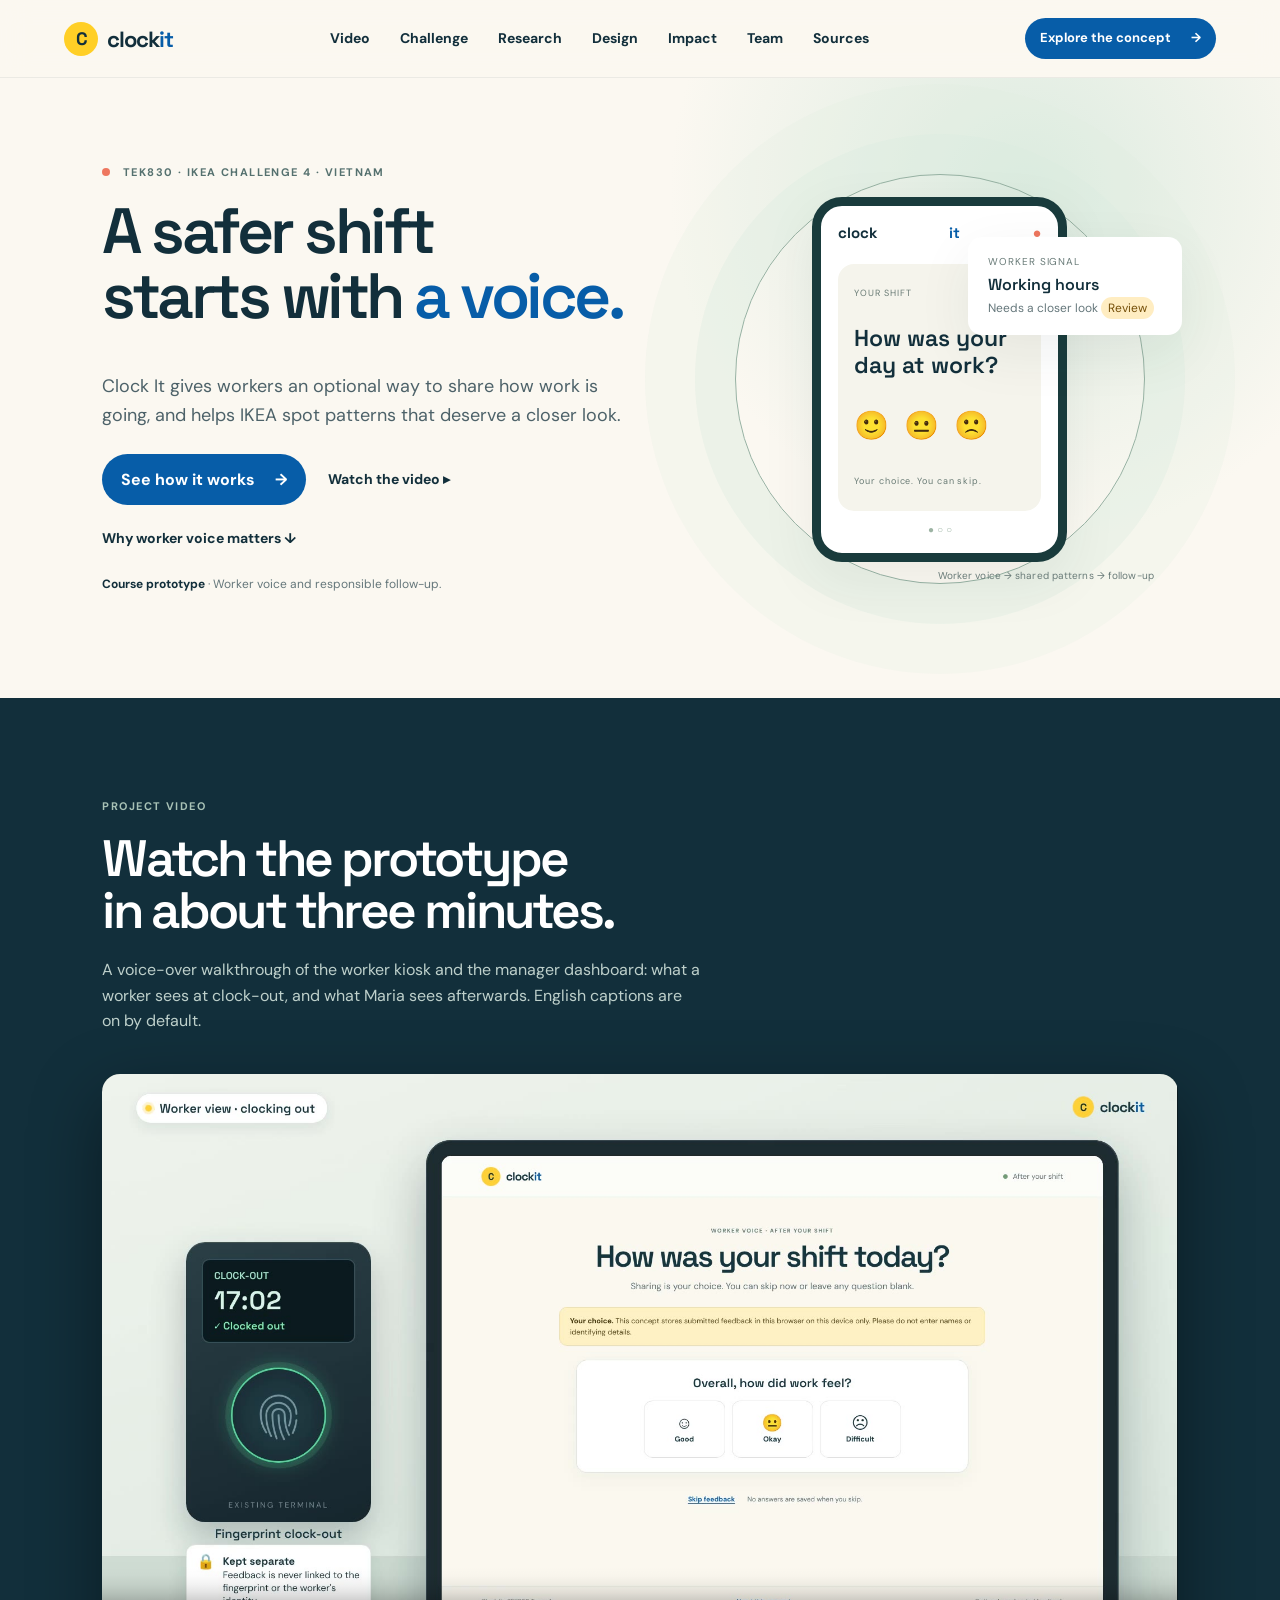
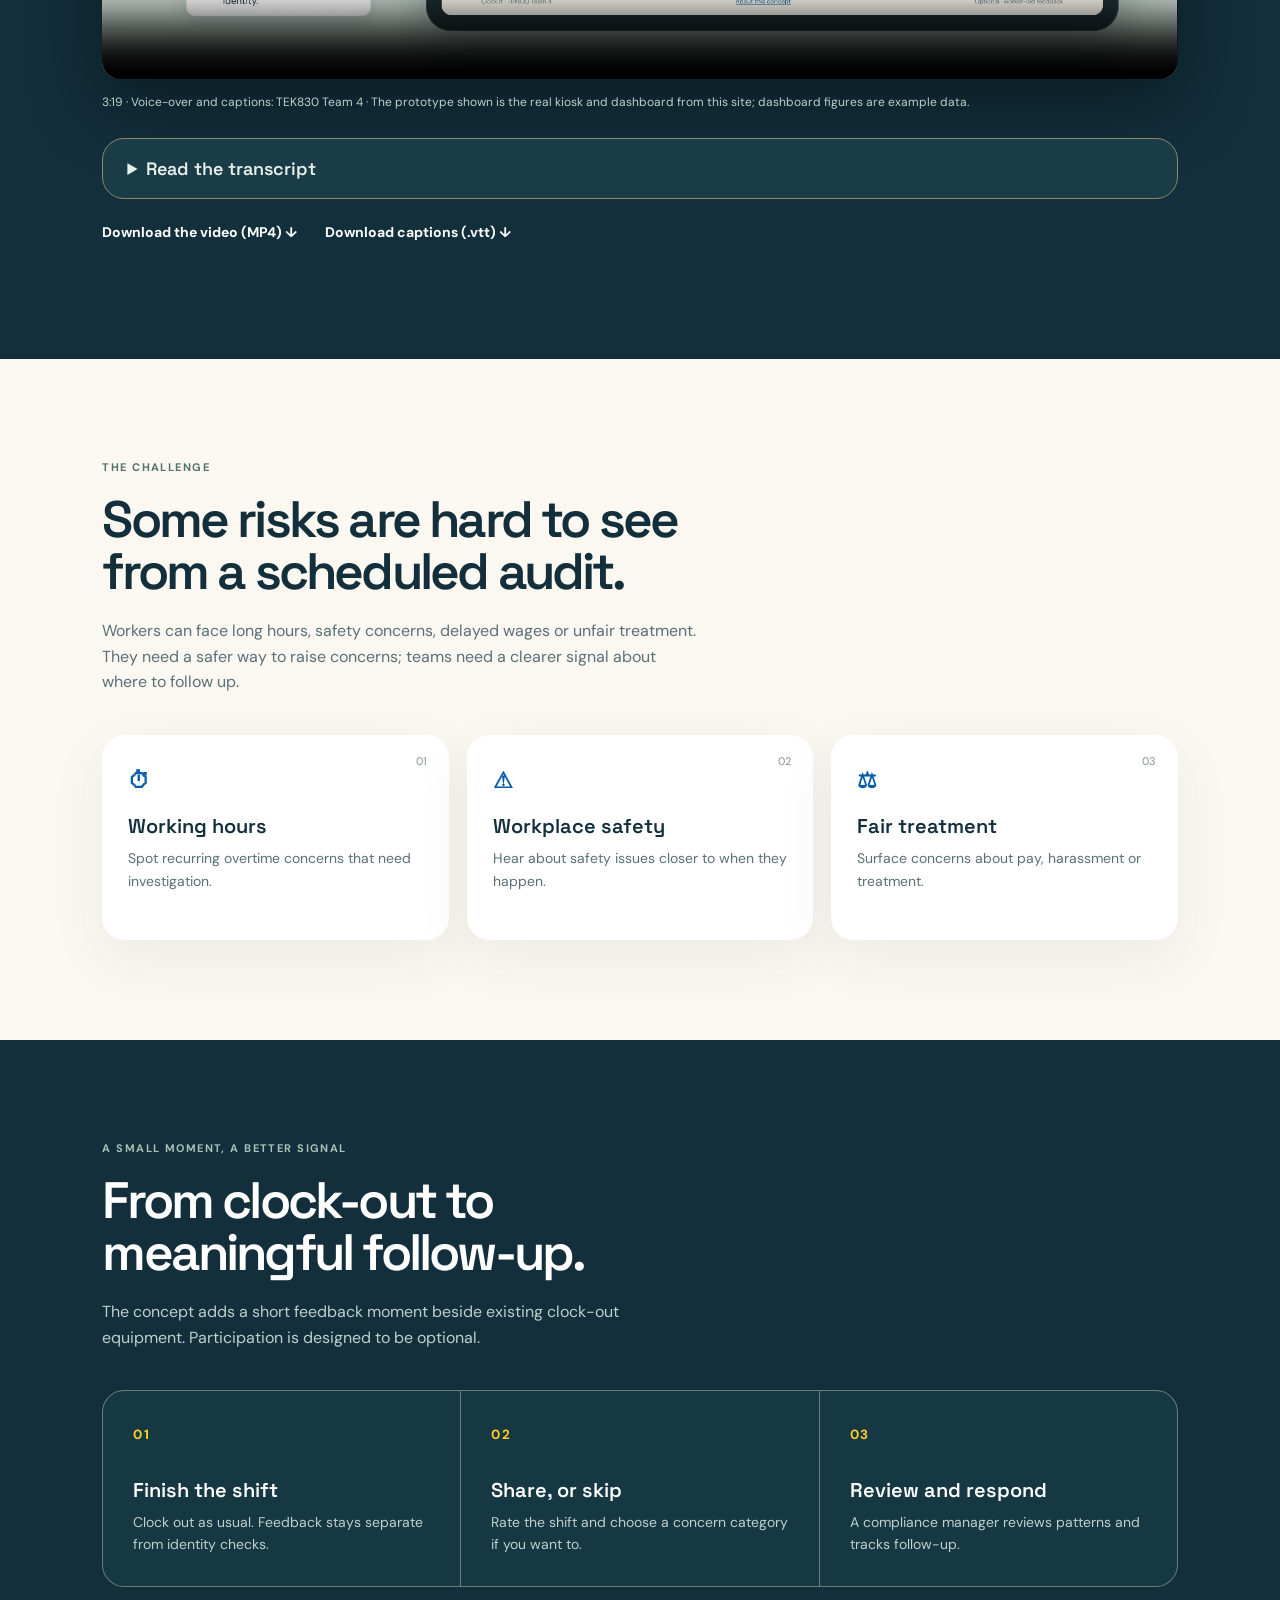
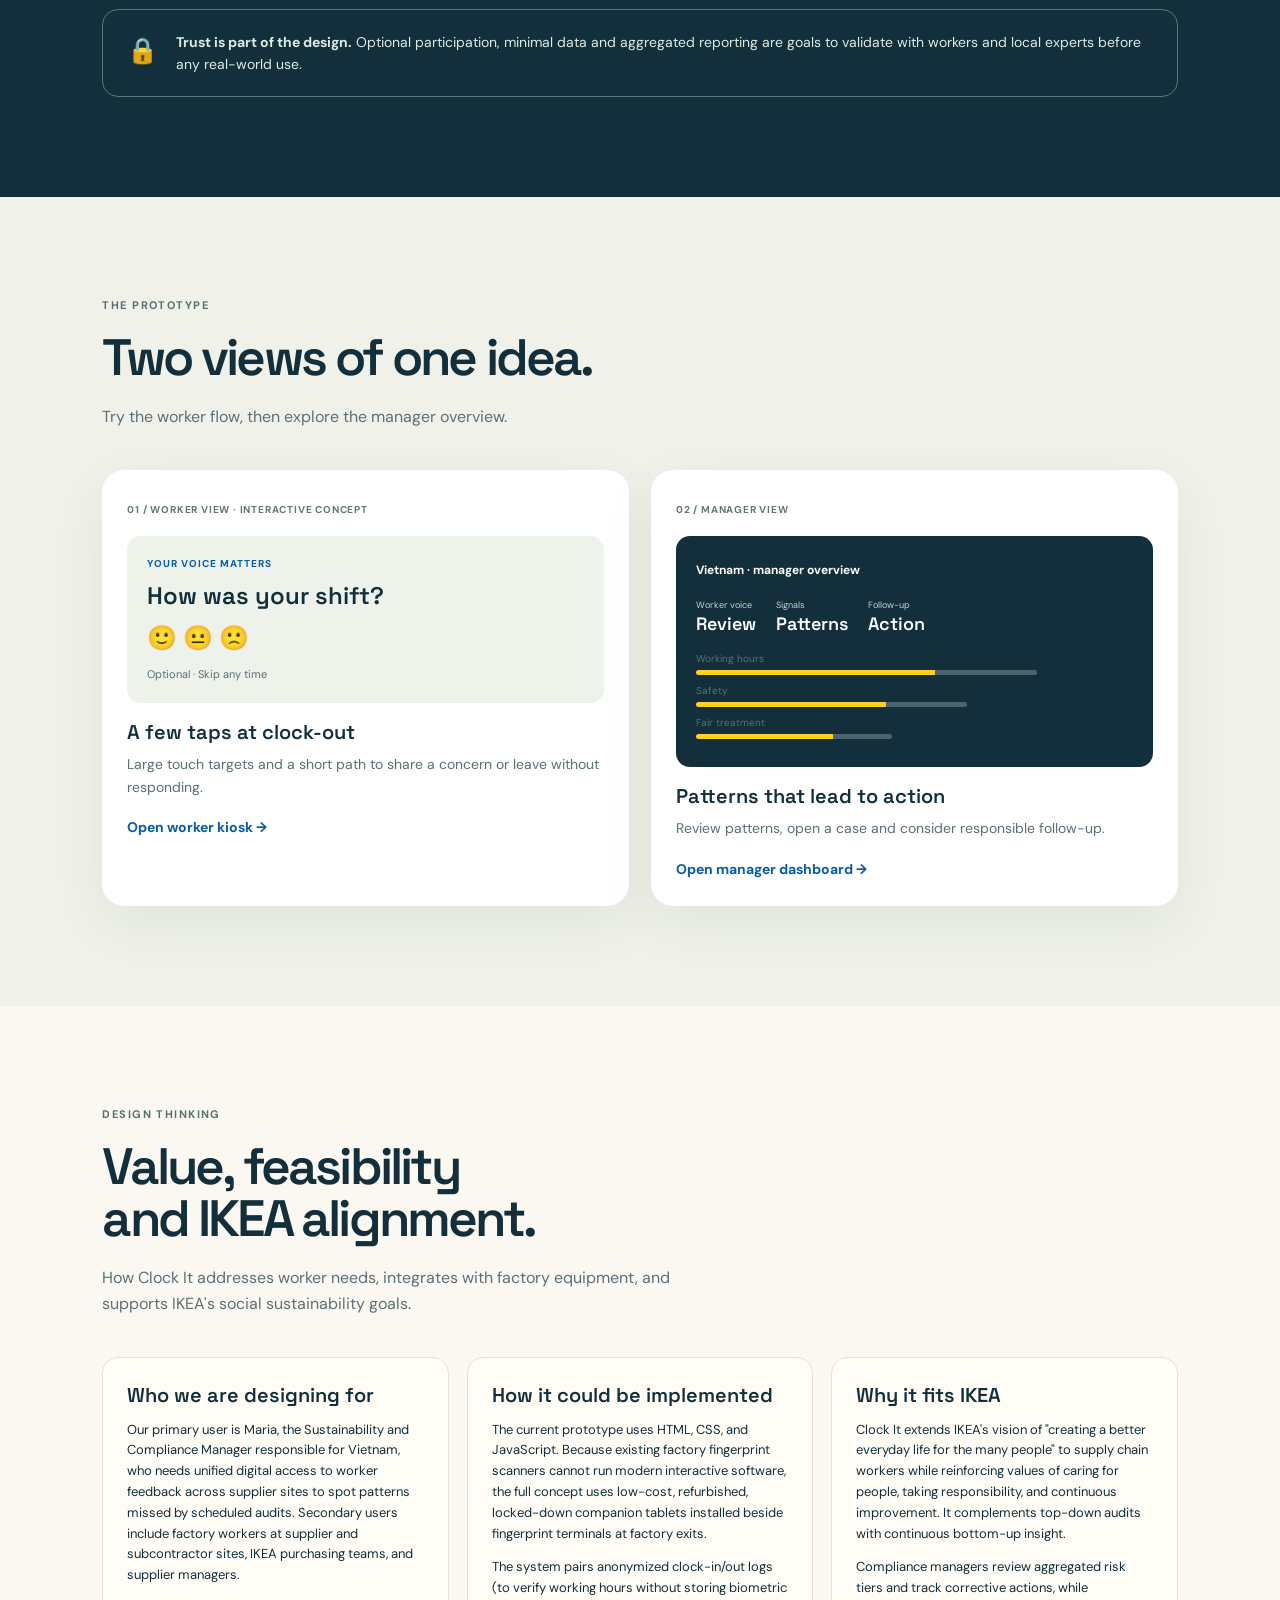
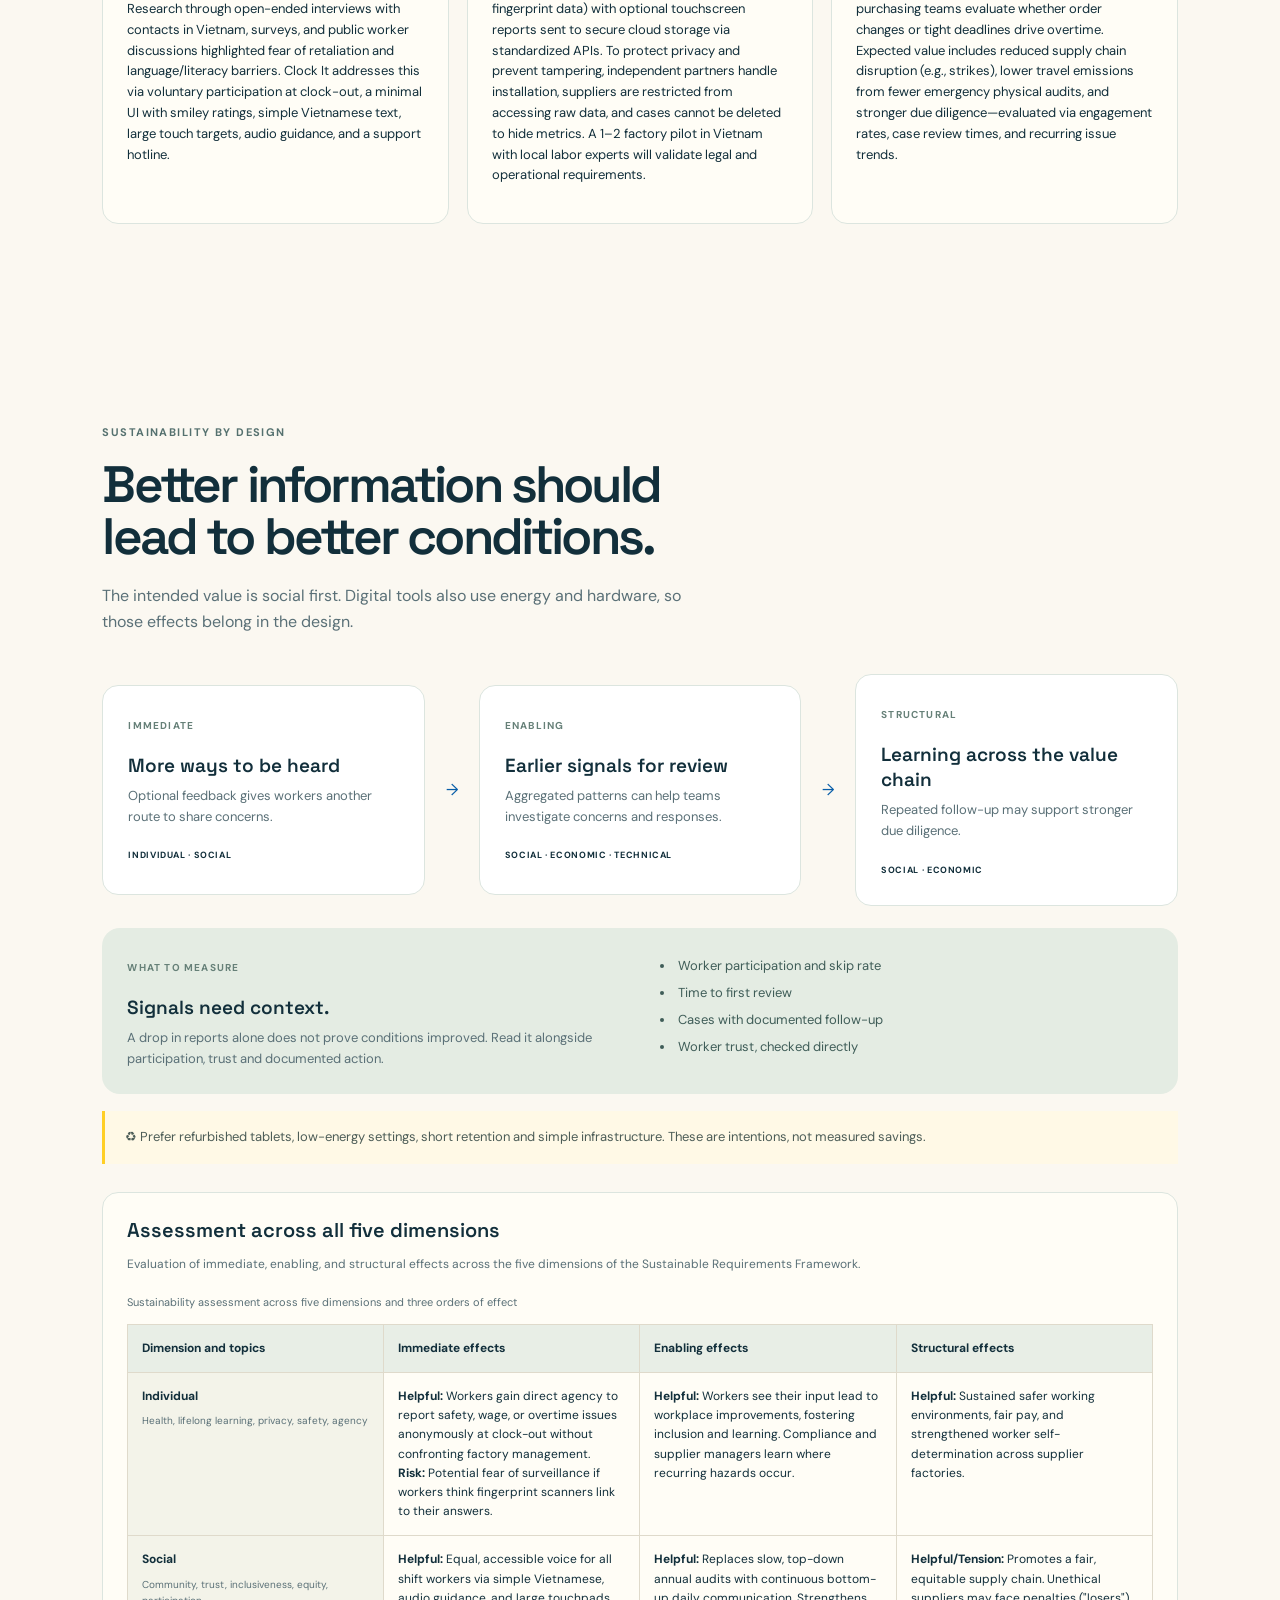
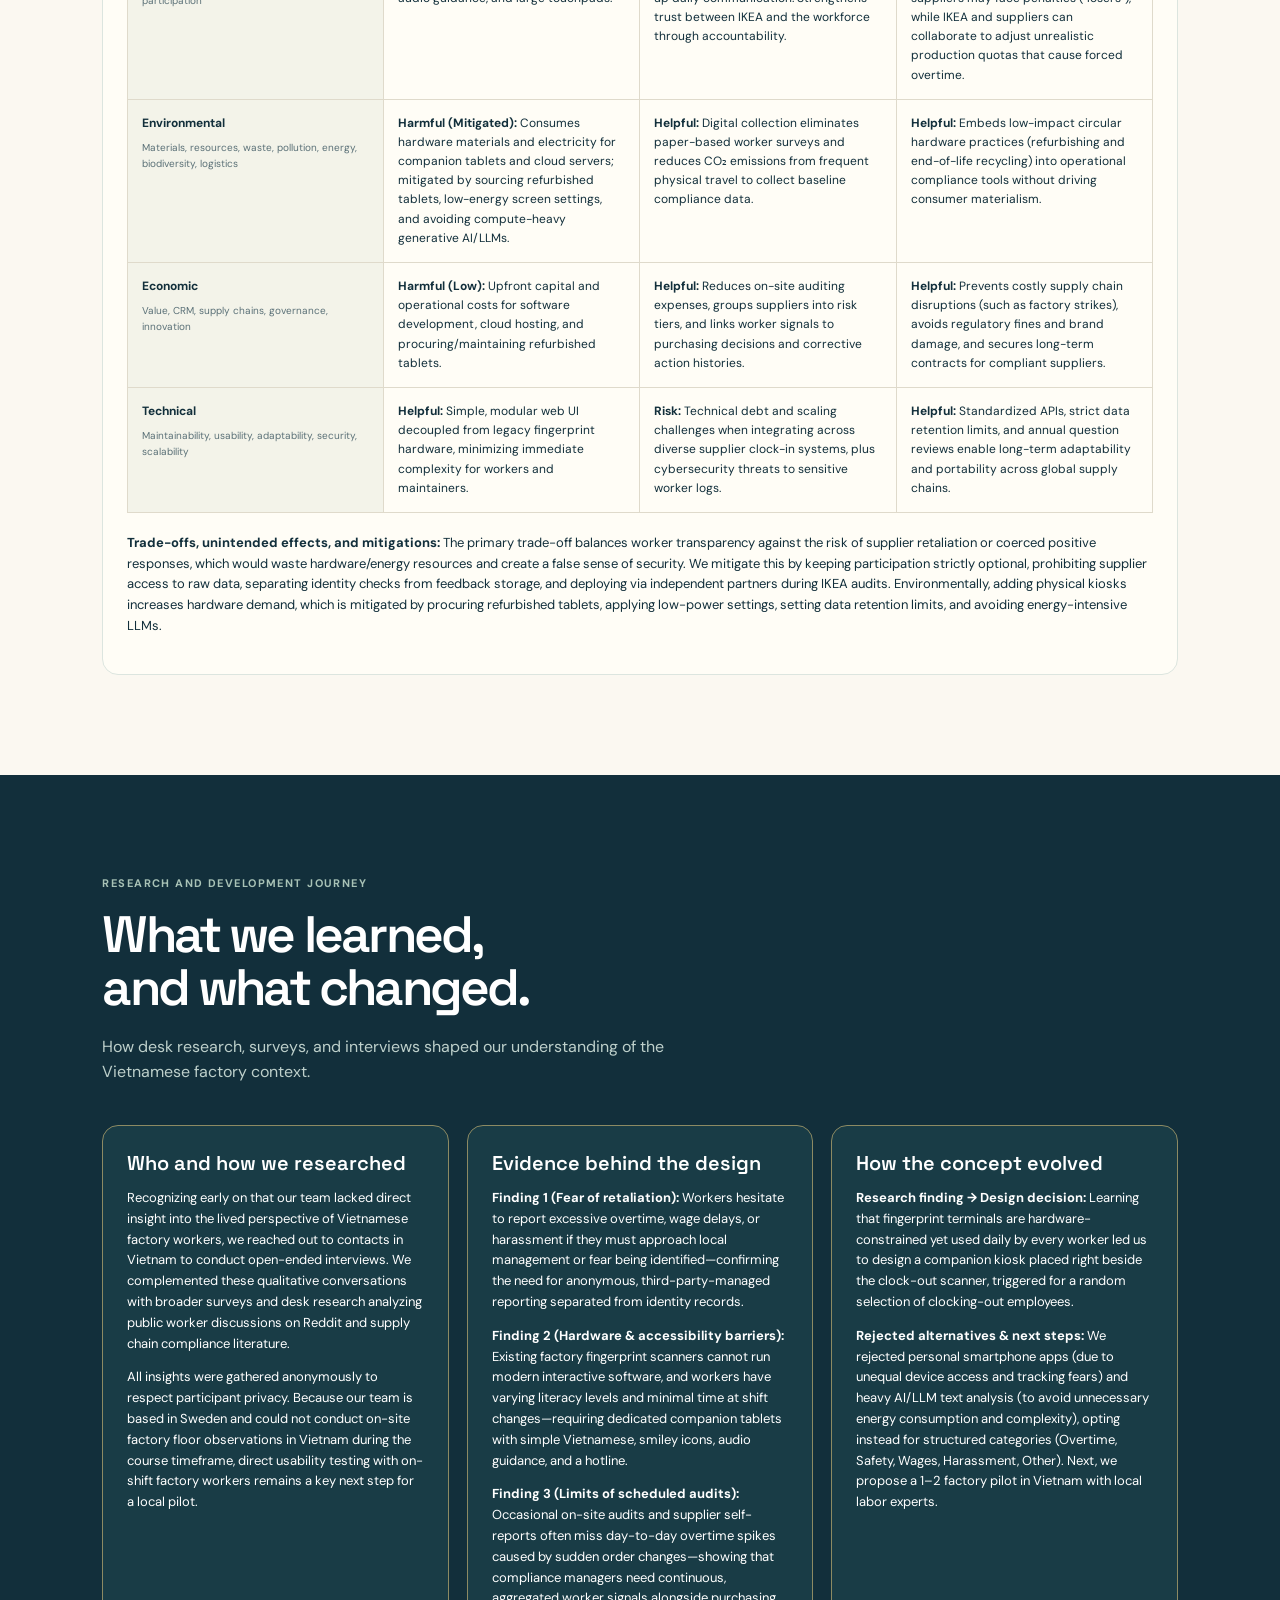
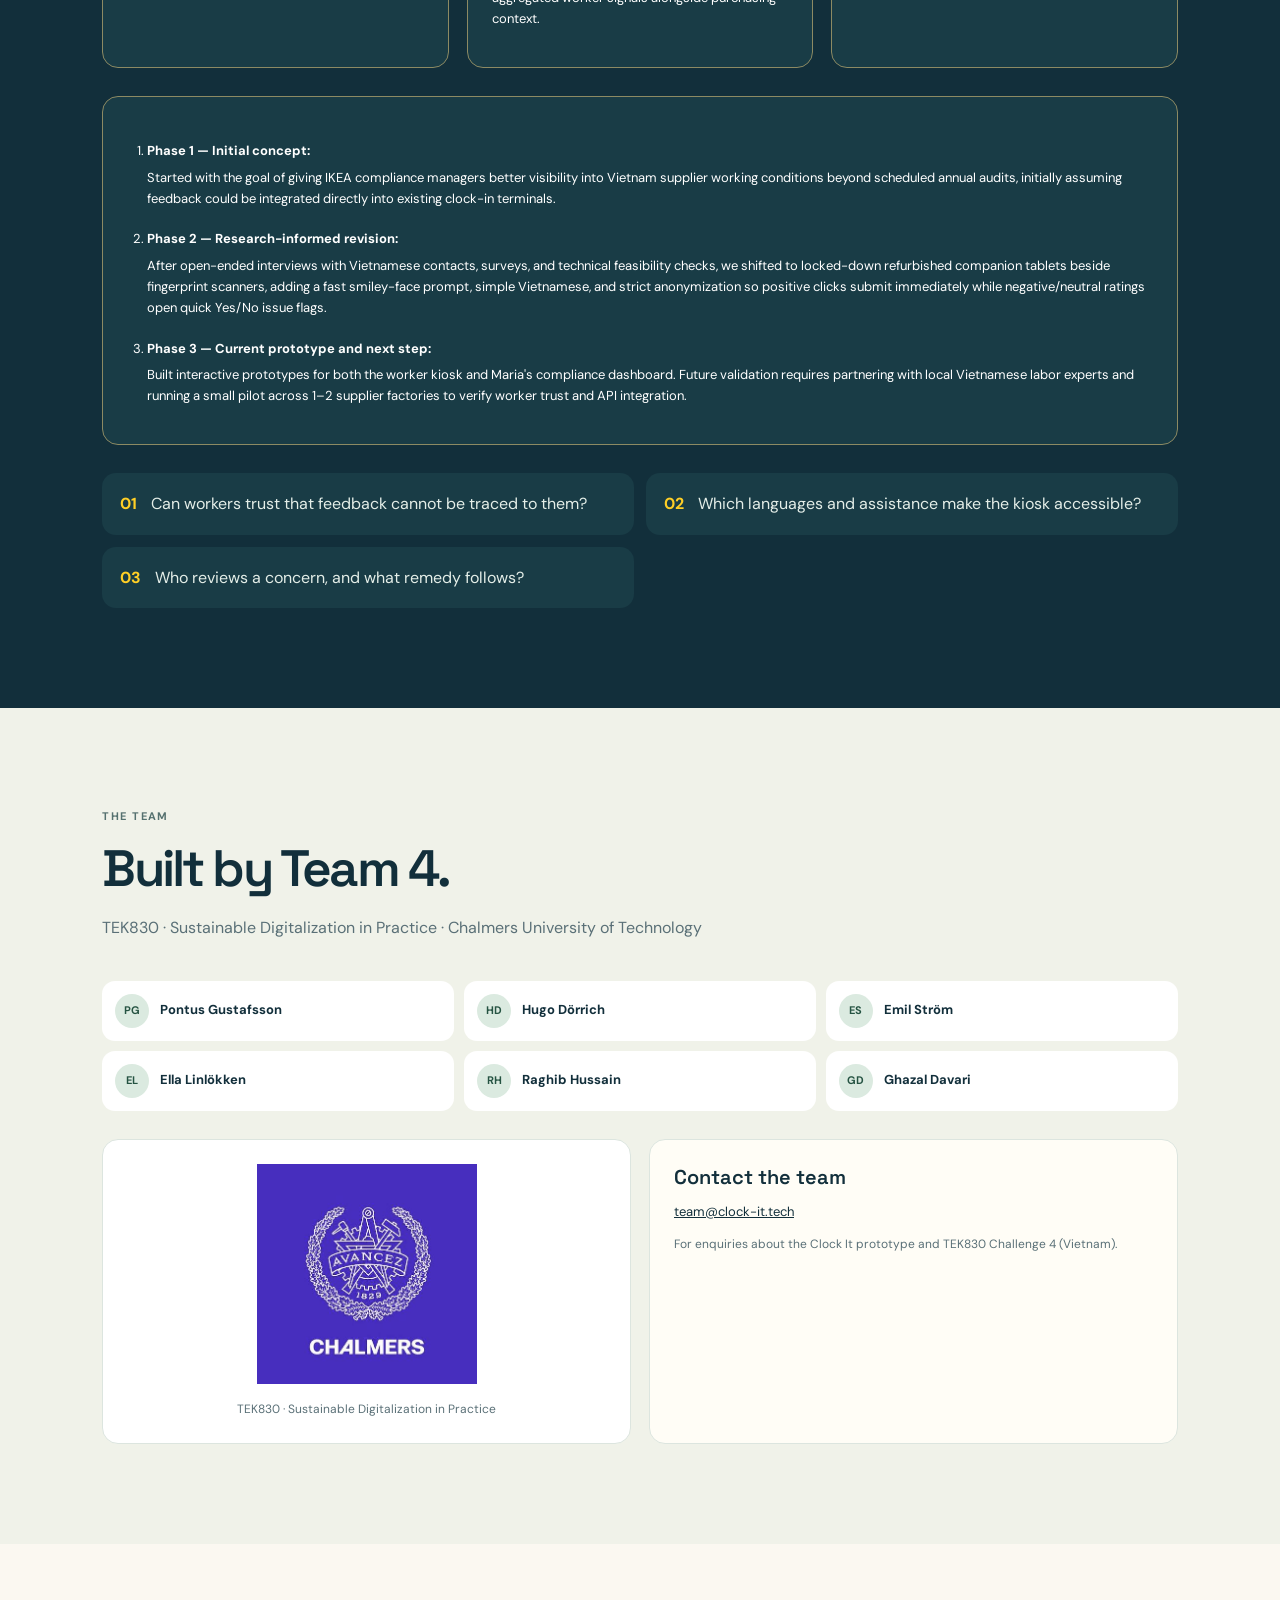
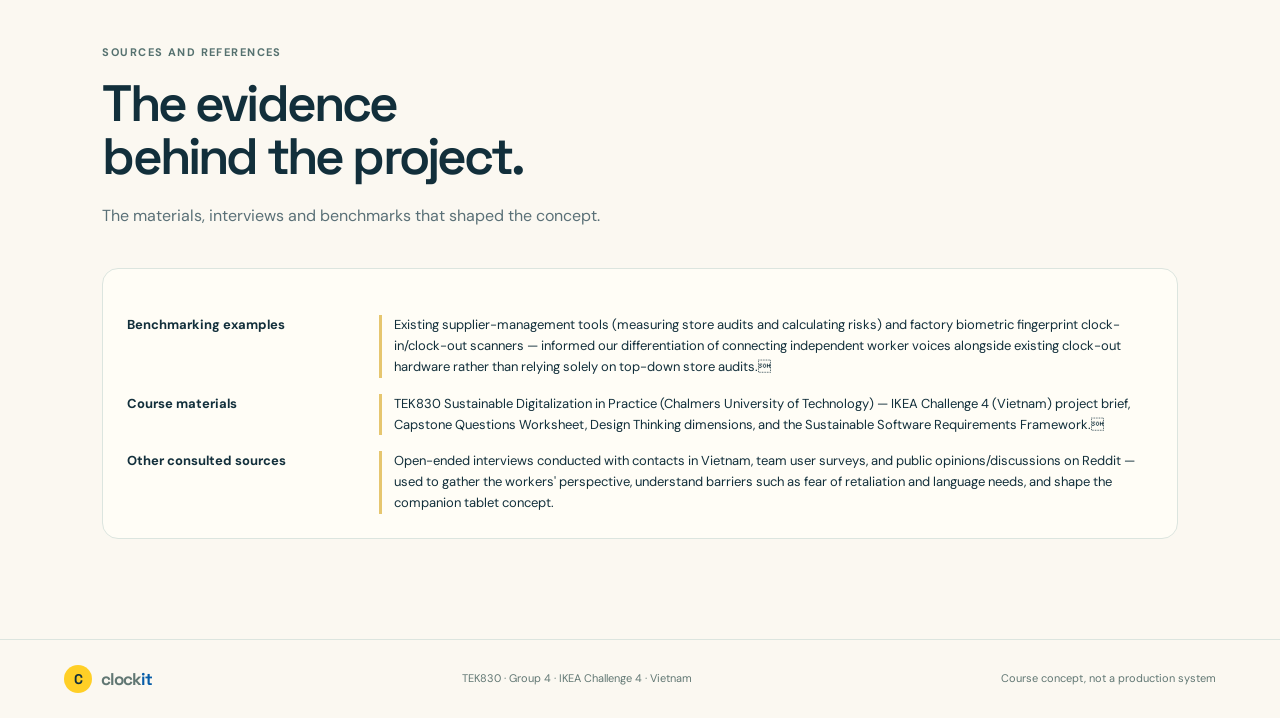
==== index.html @ 563424de "Cache-bust style.css so the video styles show up The CDN kept serving the pre-video style.css after " ====
<!doctype html>
<html lang="en">
<head>
  <meta charset="utf-8">
  <meta name="viewport" content="width=device-width,initial-scale=1">
  <meta name="theme-color" content="#102c3a">
  <title>Clock It | A safer shift starts with a voice</title>
  <meta name="description" content="Clock It is a TEK830 course concept for IKEA Challenge 4 (Vietnam): an optional clock-out feedback kiosk that gives factory workers a voice and helps compliance teams spot patterns worth a closer look.">
  <meta name="robots" content="index,follow,max-image-preview:large">
  <link rel="canonical" href="https://clock-it.tech/">
  <link rel="icon" href="favicon.svg" type="image/svg+xml">
  <meta property="og:type" content="website">
  <meta property="og:site_name" content="Clock It">
  <meta property="og:title" content="Clock It | A safer shift starts with a voice">
  <meta property="og:description" content="An optional clock-out feedback concept that gives workers a voice and helps IKEA spot patterns that deserve follow-up.">
  <meta property="og:url" content="https://clock-it.tech/">
  <meta name="twitter:card" content="summary">
  <meta name="twitter:title" content="Clock It | A safer shift starts with a voice">
  <meta name="twitter:description" content="An optional clock-out feedback concept that gives workers a voice and helps IKEA spot patterns that deserve follow-up.">
  <link rel="preconnect" href="https://fonts.googleapis.com"><link rel="preconnect" href="https://fonts.gstatic.com" crossorigin>
  <link href="https://fonts.googleapis.com/css2?family=DM+Sans:wght@400;500;600;700&family=Space+Grotesk:wght@500;600;700&display=swap" rel="stylesheet">
  <link rel="stylesheet" href="style.css?v=2">
  <script type="application/ld+json">{"@context":"https://schema.org","@type":"WebSite","name":"Clock It","url":"https://clock-it.tech/","description":"A TEK830 course concept for IKEA Challenge 4 (Vietnam): optional worker feedback at clock-out.","inLanguage":"en","publisher":{"@type":"CollegeOrUniversity","name":"Chalmers University of Technology"}}</script>
  <script type="application/ld+json">{"@context":"https://schema.org","@type":"VideoObject","name":"Clock It: prototype walkthrough","description":"Voice-over walkthrough of the Clock It worker feedback kiosk and the manager dashboard, a TEK830 concept for IKEA Challenge 4 (Vietnam).","thumbnailUrl":"https://clock-it.tech/assets/clock-it-demo-poster.jpg","uploadDate":"2026-10-29","duration":"PT3M19S","contentUrl":"https://clock-it.tech/assets/clock-it-demo.mp4","inLanguage":"en"}</script>
</head>
<body>
<a class="skip" href="#main">Skip to content</a>
<nav class="nav" aria-label="Main"><a class="brand" href="#home"><b>C</b> clock<span>it</span></a><div class="links"><a href="#video">Video</a><a href="#challenge">Challenge</a><a href="#research">Research</a><a href="#design-thinking">Design</a><a href="#impact">Impact</a><a href="#team">Team</a><a href="#references">Sources</a></div><a class="button button--small" href="#prototype">Explore the concept <i>→</i></a></nav>
<main id="main">
<header class="hero" id="home">
  <div class="hero-copy"><p class="eyebrow"><i></i> TEK830 · IKEA CHALLENGE 4 · VIETNAM</p><h1>A safer shift<br>starts with <em>a voice.</em></h1><p class="lead">Clock It gives workers an optional way to share how work is going, and helps IKEA spot patterns that deserve a closer look.</p><div class="actions"><a class="button" href="#flow">See how it works <i>→</i></a><a class="text-link" href="#video">Watch the video <i>▸</i></a><a class="text-link" href="#challenge">Why worker voice matters <i>↓</i></a></div><p class="demo-note"><b>Course prototype</b> · Worker voice and responsible follow-up.</p></div>
  <div class="hero-art" aria-hidden="true"><div class="orbit"></div><div class="device"><div class="device-head">clock<span>it</span><b>●</b></div><div class="device-screen"><small>YOUR SHIFT</small><strong>How was your<br>day at work?</strong><span>🙂 😐 🙁</span><small>Your choice. You can skip.</small></div><div class="dots">● ○ ○</div></div><div class="signal"><small>WORKER SIGNAL</small><b>Working hours</b><span>Needs a closer look <i>Review</i></span></div><p class="art-caption">Worker voice → shared patterns → follow-up</p></div>
</header>

<section class="section dark" id="video">
  <div class="intro">
    <p class="eyebrow">PROJECT VIDEO</p>
    <h2>Watch the prototype<br>in about three minutes.</h2>
    <p>A voice-over walkthrough of the worker kiosk and the manager dashboard: what a worker sees at clock-out, and what Maria sees afterwards. English captions are on by default.</p>
  </div>
  <figure class="video-frame">
    <video controls preload="metadata" playsinline poster="assets/clock-it-demo-poster.jpg" aria-label="Clock It prototype walkthrough video with voice-over" aria-describedby="video-transcript">
      <source src="assets/clock-it-demo.mp4" type="video/mp4">
      <track kind="captions" src="assets/clock-it-demo.en.vtt" srclang="en" label="English" default>
      <p>Your browser cannot play this video. <a href="assets/clock-it-demo.mp4">Download the MP4</a> or read the transcript below.</p>
    </video>
    <figcaption class="hint">3:19 · Voice-over and captions: TEK830 Team 4 · The prototype shown is the real kiosk and dashboard from this site; dashboard figures are example data.</figcaption>
  </figure>
  <details class="transcript" id="video-transcript">
    <summary>Read the transcript</summary>
    <div class="transcript-body"><p><b>0:00</b> <i>Introduction</i><br>This is Clock It, our prototype for IKEA&#x27;s challenge on a fair and just transition across the value chain, focused on supplier factories in Vietnam.</p><p><b>0:13</b> <i>The challenge</i><br>Problems like excessive overtime, unsafe conditions or delayed wages can build up between audits. Workers are the first to know, but raising concerns through management is hard. So our idea is simple: ask workers directly, at a moment they already go through every day.</p><p><b>0:34</b> <i>Clocking out</i><br>At the end of a shift, the worker clocks out on the factory&#x27;s existing fingerprint scanner. Right next to it, a small tablet asks one optional question: how was your shift today? The answer is never linked to the fingerprint.</p><p><b>0:51</b> <i>A good shift</i><br>If the shift went well, it takes one tap. The answer is saved, and the worker can head home.</p><p><b>1:02</b> <i>Flagging a concern</i><br>If the shift was okay or difficult, a few short yes-or-no questions appear: overtime, safety, pay, fair treatment, and anything else. Here, our worker flags too much overtime and adds a short note. Every question can be left blank, and the screen reminds workers not to include names. Large buttons and plain language keep it to about a minute. Then one tap to submit.</p><p><b>1:33</b> <i>Skipping</i><br>And anyone who doesn&#x27;t want to answer can simply skip. Nothing is saved.</p><p><b>1:42</b> <i>Meet Maria</i><br>On IKEA&#x27;s side, our primary user is Maria, the Sustainability and Compliance Manager for Vietnam.</p><p><b>1:53</b> <i>Manager dashboard: overview</i><br>Her dashboard brings the feedback together: how many responses came in, the participation rate, open signals, and how quickly cases get a first review.</p><p><b>2:06</b> <i>Manager dashboard: trends</i><br>She can follow how shift ratings change week by week. Since ratings only reflect those who chose to answer, the dashboard reminds her to read them with care.</p><p><b>2:21</b> <i>Manager dashboard: worker signals</i><br>Concerns are grouped into categories, so she can filter by working hours or safety and see which issues keep coming back.</p><p><b>2:32</b> <i>Manager dashboard: follow-up</i><br>Recurring patterns become cases in a follow-up queue. Opening a case shows the next steps: check the pattern with worker-informed context, choose a safe way to respond, and record whether the action actually helped.</p><p><b>2:51</b> <i>What is real, and what is next</i><br>To be clear about what&#x27;s real: the worker flow works today and stores answers only in the browser, while the dashboard shows example data. Next, we want a Vietnamese version with audio guidance and a small pilot in one or two factories. Clock It: giving workers a voice, and IKEA earlier signals to act on.</p></div>
  </details>
  <p class="video-links"><a class="text-link" href="assets/clock-it-demo.mp4" download>Download the video (MP4) <i>↓</i></a><a class="text-link" href="assets/clock-it-demo.en.vtt" download>Download captions (.vtt) <i>↓</i></a></p>
</section>

<section class="section" id="challenge"><div class="intro"><p class="eyebrow">THE CHALLENGE</p><h2>Some risks are hard to see<br>from a scheduled audit.</h2><p>Workers can face long hours, safety concerns, delayed wages or unfair treatment. They need a safer way to raise concerns; teams need a clearer signal about where to follow up.</p></div><div class="cards"><article><span>01</span><b>⏱</b><h3>Working hours</h3><p>Spot recurring overtime concerns that need investigation.</p></article><article><span>02</span><b>⚠</b><h3>Workplace safety</h3><p>Hear about safety issues closer to when they happen.</p></article><article><span>03</span><b>⚖</b><h3>Fair treatment</h3><p>Surface concerns about pay, harassment or treatment.</p></article></div></section>

<section class="section dark" id="flow"><div class="intro"><p class="eyebrow">A SMALL MOMENT, A BETTER SIGNAL</p><h2>From clock-out to<br>meaningful follow-up.</h2><p>The concept adds a short feedback moment beside existing clock-out equipment. Participation is designed to be optional.</p></div><div class="steps"><article><small>01</small><h3>Finish the shift</h3><p>Clock out as usual. Feedback stays separate from identity checks.</p></article><article><small>02</small><h3>Share, or skip</h3><p>Rate the shift and choose a concern category if you want to.</p></article><article><small>03</small><h3>Review and respond</h3><p>A compliance manager reviews patterns and tracks follow-up.</p></article></div><aside class="trust"><b>🔒</b><p><strong>Trust is part of the design.</strong> Optional participation, minimal data and aggregated reporting are goals to validate with workers and local experts before any real-world use.</p></aside></section>

<section class="section pale" id="prototype"><div class="intro"><p class="eyebrow">THE PROTOTYPE</p><h2>Two views of one idea.</h2><p>Try the worker flow, then explore the manager overview.</p></div><div class="prototype-grid">
<article class="prototype"><small>01 / WORKER VIEW · INTERACTIVE CONCEPT</small><div class="preview worker"><b>YOUR VOICE MATTERS</b><strong>How was your shift?</strong><span>🙂 😐 🙁</span><small>Optional · Skip any time</small></div><h3>A few taps at clock-out</h3><p>Large touch targets and a short path to share a concern or leave without responding.</p><a class="text-link" href="prototype/kiosk.html">Open worker kiosk <i>→</i></a></article>
<article class="prototype"><small>02 / MANAGER VIEW</small><div class="preview dashboard"><b>Vietnam · manager overview</b><div class="numbers"><span>Worker voice<strong>Review</strong></span><span>Signals<strong>Patterns</strong></span><span>Follow-up<strong>Action</strong></span></div><p>Working hours <i style="width:78%"></i></p><p>Safety <i style="width:62%"></i></p><p>Fair treatment <i style="width:45%"></i></p></div><h3>Patterns that lead to action</h3><p>Review patterns, open a case and consider responsible follow-up.</p><a class="text-link" href="prototype/ikea_worker_feedback_dashboard.html">Open manager dashboard <i>→</i></a></article></div></section>

<section class="section" id="design-thinking">
  <div class="intro">
    <p class="eyebrow">DESIGN THINKING</p>
    <h2>Value, feasibility<br>and IKEA alignment.</h2>
    <p>How Clock It addresses worker needs, integrates with factory equipment, and supports IKEA's social sustainability goals.</p>
  </div>
  <div class="info-grid">
    <article class="info-card">
      <h3>Who we are designing for</h3>
      <p>Our primary user is Maria, the Sustainability and Compliance Manager responsible for Vietnam, who needs unified digital access to worker feedback across supplier sites to spot patterns missed by scheduled audits. Secondary users include factory workers at supplier and subcontractor sites, IKEA purchasing teams, and supplier managers.</p>
      <p>Research through open-ended interviews with contacts in Vietnam, surveys, and public worker discussions highlighted fear of retaliation and language/literacy barriers. Clock It addresses this via voluntary participation at clock-out, a minimal UI with smiley ratings, simple Vietnamese text, large touch targets, audio guidance, and a support hotline.</p>
    </article>
    <article class="info-card">
      <h3>How it could be implemented</h3>
      <p>The current prototype uses HTML, CSS, and JavaScript. Because existing factory fingerprint scanners cannot run modern interactive software, the full concept uses low-cost, refurbished, locked-down companion tablets installed beside fingerprint terminals at factory exits.</p>
      <p>The system pairs anonymized clock-in/out logs (to verify working hours without storing biometric fingerprint data) with optional touchscreen reports sent to secure cloud storage via standardized APIs. To protect privacy and prevent tampering, independent partners handle installation, suppliers are restricted from accessing raw data, and cases cannot be deleted to hide metrics. A 1–2 factory pilot in Vietnam with local labor experts will validate legal and operational requirements.</p>
    </article>
    <article class="info-card">
      <h3>Why it fits IKEA</h3>
      <p>Clock It extends IKEA's vision of "creating a better everyday life for the many people" to supply chain workers while reinforcing values of caring for people, taking responsibility, and continuous improvement. It complements top-down audits with continuous bottom-up insight.</p>
      <p>Compliance managers review aggregated risk tiers and track corrective actions, while purchasing teams evaluate whether order changes or tight deadlines drive overtime. Expected value includes reduced supply chain disruption (e.g., strikes), lower travel emissions from fewer emergency physical audits, and stronger due diligence—evaluated via engagement rates, case review times, and recurring issue trends.</p>
    </article>
  </div>
</section>

<section class="section" id="impact"><div class="intro"><p class="eyebrow">SUSTAINABILITY BY DESIGN</p><h2>Better information should<br>lead to better conditions.</h2><p>The intended value is social first. Digital tools also use energy and hardware, so those effects belong in the design.</p></div><div class="effects"><article><small>IMMEDIATE</small><h3>More ways to be heard</h3><p>Optional feedback gives workers another route to share concerns.</p><b>INDIVIDUAL · SOCIAL</b></article><i>→</i><article><small>ENABLING</small><h3>Earlier signals for review</h3><p>Aggregated patterns can help teams investigate concerns and responses.</p><b>SOCIAL · ECONOMIC · TECHNICAL</b></article><i>→</i><article><small>STRUCTURAL</small><h3>Learning across the value chain</h3><p>Repeated follow-up may support stronger due diligence.</p><b>SOCIAL · ECONOMIC</b></article></div><div class="measures"><div><small>WHAT TO MEASURE</small><h3>Signals need context.</h3><p>A drop in reports alone does not prove conditions improved. Read it alongside participation, trust and documented action.</p></div><ul><li>Worker participation and skip rate</li><li>Time to first review</li><li>Cases with documented follow-up</li><li>Worker trust, checked directly</li></ul></div><p class="resource">♻ Prefer refurbished tablets, low-energy settings, short retention and simple infrastructure. These are intentions, not measured savings.</p>

<div class="panel">
  <h3>Assessment across all five dimensions</h3>
  <p class="hint">Evaluation of immediate, enabling, and structural effects across the five dimensions of the Sustainable Requirements Framework.</p>
  <div class="assessment-scroll" role="region" aria-label="Sustainability assessment" tabindex="0">
    <table class="assessment-table">
      <caption>Sustainability assessment across five dimensions and three orders of effect</caption>
      <thead><tr><th scope="col">Dimension and topics</th><th scope="col">Immediate effects</th><th scope="col">Enabling effects</th><th scope="col">Structural effects</th></tr></thead>
      <tbody>
        <tr>
          <th scope="row">Individual<small>Health, lifelong learning, privacy, safety, agency</small></th>
          <td><strong>Helpful:</strong> Workers gain direct agency to report safety, wage, or overtime issues anonymously at clock-out without confronting factory management.<br><strong>Risk:</strong> Potential fear of surveillance if workers think fingerprint scanners link to their answers.</td>
          <td><strong>Helpful:</strong> Workers see their input lead to workplace improvements, fostering inclusion and learning. Compliance and supplier managers learn where recurring hazards occur.</td>
          <td><strong>Helpful:</strong> Sustained safer working environments, fair pay, and strengthened worker self-determination across supplier factories.</td>
        </tr>
        <tr>
          <th scope="row">Social<small>Community, trust, inclusiveness, equity, participation</small></th>
          <td><strong>Helpful:</strong> Equal, accessible voice for all shift workers via simple Vietnamese, audio guidance, and large touchpads.</td>
          <td><strong>Helpful:</strong> Replaces slow, top-down annual audits with continuous bottom-up daily communication. Strengthens trust between IKEA and the workforce through accountability.</td>
          <td><strong>Helpful/Tension:</strong> Promotes a fair, equitable supply chain. Unethical suppliers may face penalties ("losers"), while IKEA and suppliers can collaborate to adjust unrealistic production quotas that cause forced overtime.</td>
        </tr>
        <tr>
          <th scope="row">Environmental<small>Materials, resources, waste, pollution, energy, biodiversity, logistics</small></th>
          <td><strong>Harmful (Mitigated):</strong> Consumes hardware materials and electricity for companion tablets and cloud servers; mitigated by sourcing refurbished tablets, low-energy screen settings, and avoiding compute-heavy generative AI/LLMs.</td>
          <td><strong>Helpful:</strong> Digital collection eliminates paper-based worker surveys and reduces CO₂ emissions from frequent physical travel to collect baseline compliance data.</td>
          <td><strong>Helpful:</strong> Embeds low-impact circular hardware practices (refurbishing and end-of-life recycling) into operational compliance tools without driving consumer materialism.</td>
        </tr>
        <tr>
          <th scope="row">Economic<small>Value, CRM, supply chains, governance, innovation</small></th>
          <td><strong>Harmful (Low):</strong> Upfront capital and operational costs for software development, cloud hosting, and procuring/maintaining refurbished tablets.</td>
          <td><strong>Helpful:</strong> Reduces on-site auditing expenses, groups suppliers into risk tiers, and links worker signals to purchasing decisions and corrective action histories.</td>
          <td><strong>Helpful:</strong> Prevents costly supply chain disruptions (such as factory strikes), avoids regulatory fines and brand damage, and secures long-term contracts for compliant suppliers.</td>
        </tr>
        <tr>
          <th scope="row">Technical<small>Maintainability, usability, adaptability, security, scalability</small></th>
          <td><strong>Helpful:</strong> Simple, modular web UI decoupled from legacy fingerprint hardware, minimizing immediate complexity for workers and maintainers.</td>
          <td><strong>Risk:</strong> Technical debt and scaling challenges when integrating across diverse supplier clock-in systems, plus cybersecurity threats to sensitive worker logs.</td>
          <td><strong>Helpful:</strong> Standardized APIs, strict data retention limits, and annual question reviews enable long-term adaptability and portability across global supply chains.</td>
        </tr>
      </tbody>
    </table>
  </div>
  <p><strong>Trade-offs, unintended effects, and mitigations:</strong> The primary trade-off balances worker transparency against the risk of supplier retaliation or coerced positive responses, which would waste hardware/energy resources and create a false sense of security. We mitigate this by keeping participation strictly optional, prohibiting supplier access to raw data, separating identity checks from feedback storage, and deploying via independent partners during IKEA audits. Environmentally, adding physical kiosks increases hardware demand, which is mitigated by procuring refurbished tablets, applying low-power settings, setting data retention limits, and avoiding energy-intensive LLMs.</p>
</div>

</section>

<section class="section dark" id="research">
  <div class="intro">
    <p class="eyebrow">RESEARCH AND DEVELOPMENT JOURNEY</p>
    <h2>What we learned,<br>and what changed.</h2>
    <p>How desk research, surveys, and interviews shaped our understanding of the Vietnamese factory context.</p>
  </div>
  <div class="info-grid">
    <article class="info-card">
      <h3>Who and how we researched</h3>
      <p>Recognizing early on that our team lacked direct insight into the lived perspective of Vietnamese factory workers, we reached out to contacts in Vietnam to conduct open-ended interviews. We complemented these qualitative conversations with broader surveys and desk research analyzing public worker discussions on Reddit and supply chain compliance literature.</p>
      <p>All insights were gathered anonymously to respect participant privacy. Because our team is based in Sweden and could not conduct on-site factory floor observations in Vietnam during the course timeframe, direct usability testing with on-shift factory workers remains a key next step for a local pilot.</p>
    </article>
    <article class="info-card">
      <h3>Evidence behind the design</h3>
      <p><strong>Finding 1 (Fear of retaliation):</strong> Workers hesitate to report excessive overtime, wage delays, or harassment if they must approach local management or fear being identified—confirming the need for anonymous, third-party-managed reporting separated from identity records.</p>
      <p><strong>Finding 2 (Hardware & accessibility barriers):</strong> Existing factory fingerprint scanners cannot run modern interactive software, and workers have varying literacy levels and minimal time at shift changes—requiring dedicated companion tablets with simple Vietnamese, smiley icons, audio guidance, and a hotline.</p>
      <p><strong>Finding 3 (Limits of scheduled audits):</strong> Occasional on-site audits and supplier self-reports often miss day-to-day overtime spikes caused by sudden order changes—showing that compliance managers need continuous, aggregated worker signals alongside purchasing context.</p>
    </article>
    <article class="info-card">
      <h3>How the concept evolved</h3>
      <p><strong>Research finding → Design decision:</strong> Learning that fingerprint terminals are hardware-constrained yet used daily by every worker led us to design a companion kiosk placed right beside the clock-out scanner, triggered for a random selection of clocking-out employees.</p>
      <p><strong>Rejected alternatives & next steps:</strong> We rejected personal smartphone apps (due to unequal device access and tracking fears) and heavy AI/LLM text analysis (to avoid unnecessary energy consumption and complexity), opting instead for structured categories (Overtime, Safety, Wages, Harassment, Other). Next, we propose a 1–2 factory pilot in Vietnam with local labor experts.</p>
    </article>
  </div>
  <div class="panel">
    <ol class="journey-list">
      <li><strong>Phase 1 — Initial concept:</strong><p>Started with the goal of giving IKEA compliance managers better visibility into Vietnam supplier working conditions beyond scheduled annual audits, initially assuming feedback could be integrated directly into existing clock-in terminals.</p></li>
      <li><strong>Phase 2 — Research-informed revision:</strong><p>After open-ended interviews with Vietnamese contacts, surveys, and technical feasibility checks, we shifted to locked-down refurbished companion tablets beside fingerprint scanners, adding a fast smiley-face prompt, simple Vietnamese, and strict anonymization so positive clicks submit immediately while negative/neutral ratings open quick Yes/No issue flags.</p></li>
      <li><strong>Phase 3 — Current prototype and next step:</strong><p>Built interactive prototypes for both the worker kiosk and Maria's compliance dashboard. Future validation requires partnering with local Vietnamese labor experts and running a small pilot across 1–2 supplier factories to verify worker trust and API integration.</p></li>
    </ol>
  </div>
  <div class="questions"><p><b>01</b> Can workers trust that feedback cannot be traced to them?</p><p><b>02</b> Which languages and assistance make the kiosk accessible?</p><p><b>03</b> Who reviews a concern, and what remedy follows?</p></div>
</section>

<section class="section pale" id="team"><div class="intro"><p class="eyebrow">THE TEAM</p><h2>Built by Team 4.</h2><p>TEK830 · Sustainable Digitalization in Practice · Chalmers University of Technology</p></div><div class="team"><article><b>PG</b>Pontus Gustafsson</article><article><b>HD</b>Hugo Dörrich</article><article><b>ES</b>Emil Ström</article><article><b>EL</b>Ella Linlökken</article><article><b>RH</b>Raghib Hussain</article><article><b>GD</b>Ghazal Davari</article></div>

<div class="team-extra">
  <div class="logo-card">
    <img src="chalmers_logo.jpeg" alt="Chalmers University of Technology logo" width="220" height="220" loading="lazy">
    <p class="hint">TEK830 · Sustainable Digitalization in Practice</p>
  </div>
  <div class="info-card">
    <h3>Contact the team</h3>
    <p><a href="mailto:team@clock-it.tech">team@clock-it.tech</a></p>
    <p class="hint">For enquiries about the Clock It prototype and TEK830 Challenge 4 (Vietnam).</p>
  </div>
</div>
</section>

<section class="section" id="references">
  <div class="intro">
    <p class="eyebrow">SOURCES AND REFERENCES</p>
    <h2>The evidence<br>behind the project.</h2>
    <p>The materials, interviews and benchmarks that shaped the concept.</p>
  </div>
  <div class="panel">
    <dl class="reference-list">
      <dt>Benchmarking examples</dt>
      <dd>Existing supplier-management tools (measuring store audits and calculating risks) and factory biometric fingerprint clock-in/clock-out scanners — informed our differentiation of connecting independent worker voices alongside existing clock-out hardware rather than relying solely on top-down store audits.</dd>
      <dt>Course materials</dt>
      <dd>TEK830 Sustainable Digitalization in Practice (Chalmers University of Technology) — IKEA Challenge 4 (Vietnam) project brief, Capstone Questions Worksheet, Design Thinking dimensions, and the Sustainable Software Requirements Framework.</dd>
      <dt>Other consulted sources</dt>
      <dd>Open-ended interviews conducted with contacts in Vietnam, team user surveys, and public opinions/discussions on Reddit — used to gather the workers' perspective, understand barriers such as fear of retaliation and language needs, and shape the companion tablet concept.</dd>
    </dl>
  </div>
</section>
</main>
<footer><a class="brand" href="#home"><b>C</b> clock<span>it</span></a><span>TEK830 · Group 4 · IKEA Challenge 4 · Vietnam</span><span>Course concept, not a production system</span></footer>
</body>
</html>
---- style.css ----
:root {
  --ink:#122f3b;
  --muted:#5a7077;
  --paper:#fbf8f1;
  --white:#fff;
  --blue:#075da8;
  --yellow:#ffcf26;
  --coral:#ee775f;
  --line:#dce5df;
  --mint:#d9e9dd;
  --radius:22px;
  --shadow:0 18px 55px #173a3212
}
* {
  box-sizing:border-box
}
html {
  scroll-behavior:smooth;
  scroll-padding-top:88px
}
body {
  margin:0;
  background:var(--paper);
  color:var(--ink);
  font:16px/1.6 'DM Sans',Arial,sans-serif
}
a {
  color:inherit
}
.skip {
  position:absolute;
  top:-60px;
  left:12px;
  z-index:10;
  background:#fff;
  padding:10px
}
.skip:focus {
  top:10px
}
.nav {
  height:78px;
  padding:0 max(5vw,24px);
  display:flex;
  align-items:center;
  justify-content:space-between;
  position:sticky;
  top:0;
  z-index:5;
  background:#fbf8f1ee;
  backdrop-filter:blur(14px);
  border-bottom:1px solid #122f3b12
}
.brand {
  text-decoration:none;
  display:flex;
  align-items:center;
  gap:9px;
  font:700 22px 'Space Grotesk',sans-serif;
  letter-spacing:-1px
}
.brand>b,.mark {
  display:grid;
  place-items:center;
  width:34px;
  height:34px;
  background:var(--yellow);
  border-radius:50%;
  font-size:18px;
  color:var(--ink)
}
.brand span {
  color:var(--blue);
  margin-left:-9px
}
.links {
  display:flex;
  gap:30px
}
.links a,.text-link {
  text-decoration:none;
  font-weight:700;
  font-size:14px
}
.links a:hover,.text-link:hover {
  color:var(--blue)
}
.button {
  display:inline-flex;
  align-items:center;
  gap:20px;
  padding:13px 19px;
  border:0;
  border-radius:999px;
  background:var(--blue);
  color:#fff;
  font-weight:700;
  text-decoration:none;
  transition:transform .2s,background .2s
}
.button:hover {
  background:#034b8a;
  transform:translateY(-2px)
}
.button i,.text-link i {
  font-style:normal
}
.button--small {
  padding:10px 15px;
  font-size:13px
}
.hero {
  padding:78px max(8vw,32px) 96px;
  display:grid;
  grid-template-columns:1.06fr .94fr;
  align-items:center;
  gap:5vw;
  min-height:620px;
  background:radial-gradient(circle at 80% 18%,#dcebe0 0,transparent 31%),var(--paper)
}
.hero-copy {
  max-width:660px
}
.eyebrow {
  font-size:11px;
  letter-spacing:.13em;
  font-weight:700;
  color:#55716f;
  margin:0 0 17px
}
.eyebrow i {
  display:inline-block;
  width:8px;
  height:8px;
  background:var(--coral);
  border-radius:50%;
  margin-right:8px
}
h1,h2,h3,p {
  margin-top:0
}
h1,h2 {
  font:600 clamp(42px,5vw,70px)/1.02 'Space Grotesk',sans-serif;
  letter-spacing:-.055em
}
h1 em {
  color:var(--blue);
  font-style:normal
}
.lead {
  font-size:18px;
  color:#4d6269;
  max-width:540px;
  margin:24px 0
}
.actions {
  display:flex;
  align-items:center;
  gap:22px;
  flex-wrap:wrap
}
.demo-note {
  margin:25px 0 0;
  color:#65777b;
  font-size:12px
}
.demo-note b {
  color:var(--ink)
}
.hero-art {
  min-height:430px;
  position:relative;
  display:grid;
  place-items:center
}
.orbit {
  position:absolute;
  width:min(34vw,410px);
  aspect-ratio:1;
  border:1px solid #96b2a3;
  border-radius:50%;
  box-shadow:0 0 0 40px #d9e9dd55,0 0 0 90px #d9e9dd33
}
.device {
  position:relative;
  width:255px;
  height:365px;
  border:9px solid #193b3c;
  border-radius:30px;
  background:white;
  box-shadow:var(--shadow);
  padding:17px
}
.device-head {
  display:flex;
  justify-content:space-between;
  font:700 15px 'Space Grotesk'
}
.device-head span {
  color:var(--blue)
}
.device-head b {
  color:var(--coral)
}
.device-screen {
  margin-top:22px;
  padding:22px 16px;
  background:#f5f4ec;
  border-radius:16px;
  height:247px;
  display:flex;
  flex-direction:column;
  justify-content:space-between
}
.device-screen small {
  font-size:9px;
  letter-spacing:.1em;
  color:#687a74
}
.device-screen strong {
  font:600 23px/1.15 'Space Grotesk'
}
.device-screen span {
  font-size:28px;
  letter-spacing:4px
}
.dots {
  text-align:center;
  color:#9db4a4;
  font-size:10px;
  padding:11px
}
.signal {
  position:absolute;
  right:-1%;
  top:17%;
  background:white;
  padding:17px 20px;
  border-radius:14px;
  box-shadow:var(--shadow);
  width:214px
}
.signal small,.signal b,.signal span {
  display:block
}
.signal small,.art-caption {
  font-size:10px;
  letter-spacing:.09em;
  color:#697b78
}
.signal b {
  font:600 16px 'Space Grotesk';
  margin:4px 0
}
.signal span {
  font-size:12px;
  color:#65777b
}
.signal i {
  font-style:normal;
  background:#ffedc2;
  color:#76500a;
  padding:3px 7px;
  border-radius:20px
}
.art-caption {
  position:absolute;
  bottom:0;
  right:5%;
  letter-spacing:.01em
}
.section {
  padding:100px max(8vw,32px)
}
.intro {
  max-width:690px;
  margin-bottom:40px
}
.intro h2 {
  font-size:clamp(34px,4vw,52px);
  margin-bottom:20px
}
.intro>p:last-child {
  color:var(--muted);
  max-width:600px
}
.cards {
  display:grid;
  grid-template-columns:repeat(3,1fr);
  gap:18px
}
.cards article {
  position:relative;
  padding:28px 26px 22px;
  background:white;
  border-radius:var(--radius);
  min-height:205px;
  box-shadow:var(--shadow)
}
.cards article>span {
  position:absolute;
  right:22px;
  top:18px;
  font-size:11px;
  color:#82918e
}
.cards article>b {
  color:var(--blue);
  font-size:22px
}
.cards h3,.prototype h3 {
  font:600 20px 'Space Grotesk';
  margin:15px 0 8px
}
.cards p,.prototype p {
  font-size:14px;
  color:var(--muted);
  margin:0
}
.dark {
  background:var(--ink);
  color:white
}
.dark .eyebrow {
  color:#a8c2b6
}
.dark .intro>p:last-child,.dark .steps p {
  color:#bed0cb
}
.steps {
  display:grid;
  grid-template-columns:repeat(3,1fr);
  gap:1px;
  background:#668077;
  border:1px solid #668077;
  border-radius:var(--radius);
  overflow:hidden
}
.steps article {
  padding:30px;
  background:#163843
}
.steps small {
  color:var(--yellow);
  font-weight:700;
  letter-spacing:.1em
}
.steps h3 {
  font:600 20px 'Space Grotesk';
  margin:30px 0 8px
}
.steps p {
  font-size:14px;
  margin:0
}
.trust {
  display:flex;
  gap:18px;
  align-items:flex-start;
  margin-top:22px;
  padding:21px 24px;
  border:1px solid #5a7778;
  border-radius:16px;
  color:#dcebe4
}
.trust>b {
  font-size:25px;
  color:var(--yellow)
}
.trust p {
  margin:0;
  font-size:14px
}
.pale {
  background:#f0f2e9
}
.prototype-grid {
  display:grid;
  grid-template-columns:1fr 1fr;
  gap:22px
}
.prototype {
  background:#fff;
  border-radius:var(--radius);
  padding:25px;
  box-shadow:var(--shadow)
}
.prototype>small {
  font-weight:700;
  font-size:10px;
  letter-spacing:.08em;
  color:#607773
}
.preview {
  margin:16px 0;
  padding:20px;
  border-radius:14px;
  min-height:166px;
  background:#edf2ea
}
.worker {
  display:flex;
  flex-direction:column;
  gap:8px
}
.worker>b {
  color:var(--blue);
  font-size:10px;
  letter-spacing:.1em
}
.worker>strong {
  font:600 24px 'Space Grotesk'
}
.worker>span {
  font-size:24px
}
.worker>small {
  font-size:11px;
  color:var(--muted)
}
.dashboard {
  background:#122f3b;
  color:white
}
.dashboard>b {
  font-size:12px
}
.numbers {
  display:flex;
  gap:20px;
  margin:16px 0
}
.numbers span {
  font-size:9px;
  color:#c6d5ce
}
.numbers strong {
  display:block;
  color:white;
  font:600 18px 'Space Grotesk'
}
.dashboard p {
  font-size:10px;
  margin:8px 0
}
.dashboard p i {
  display:block;
  height:5px;
  margin-top:3px;
  background:linear-gradient(90deg,var(--yellow) 70%,#4a6570 70%);
  border-radius:3px
}
.prototype .text-link {
  display:inline-block;
  color:var(--blue);
  margin-top:18px
}
.caption {
  font-size:12px;
  color:var(--muted);
  margin-top:20px
}
.effects {
  display:grid;
  grid-template-columns:1fr 30px 1fr 30px 1fr;
  align-items:center;
  gap:12px
}
.effects article {
  padding:25px;
  background:white;
  border:1px solid var(--line);
  border-radius:16px;
  min-height:210px
}
.effects article>small,.measures small {
  font-size:10px;
  font-weight:700;
  letter-spacing:.12em;
  color:#668078
}
.effects h3,.measures h3 {
  font:600 19px 'Space Grotesk';
  margin:16px 0 8px
}
.effects p,.measures p {
  font-size:13px;
  color:var(--muted)
}
.effects article>b {
  font-size:9px;
  letter-spacing:.07em
}
.effects>i {
  text-align:center;
  font-style:normal;
  color:var(--blue)
}
.measures {
  display:grid;
  grid-template-columns:1fr 1fr;
  gap:30px;
  margin-top:22px;
  padding:25px;
  background:#e4ece3;
  border-radius:18px
}
.measures p {
  margin-bottom:0
}
.measures ul {
  margin:0;
  padding-left:20px;
  color:#3f5d58;
  font-size:13px
}
.measures li {
  padding:3px
}
.resource {
  padding:16px 20px;
  margin:17px 0 0;
  border-left:3px solid var(--yellow);
  background:#fff9e6;
  font-size:13px;
  color:#4d5d57
}
.questions {
  display:grid;
  grid-template-columns:1fr 1fr;
  gap:12px
}
.questions p {
  padding:18px;
  border-radius:14px;
  background:#193c46;
  color:#e4eee8;
  margin:0
}
.questions b {
  color:var(--yellow);
  margin-right:10px
}
.team {
  display:grid;
  grid-template-columns:repeat(3,1fr);
  gap:10px
}
.team article {
  display:flex;
  align-items:center;
  gap:11px;
  padding:13px;
  background:white;
  border-radius:13px;
  font-size:13px;
  font-weight:700
}
.team article>b {
  display:grid;
  place-items:center;
  width:34px;
  height:34px;
  flex:none;
  border-radius:50%;
  background:#dbeae0;
  color:#255342;
  font-size:11px
}
.sources {
  margin-top:24px;
  padding:23px;
  display:flex;
  gap:16px;
  align-items:center;
  border:1px solid var(--line);
  border-radius:16px
}
.mark {
  flex:none
}
.sources small {
  font-size:10px;
  letter-spacing:.1em;
  color:#658079;
  font-weight:700
}
.sources h3 {
  font:600 17px 'Space Grotesk';
  margin:3px 0
}
.sources p {
  font-size:13px;
  color:var(--muted);
  margin:0
}
footer {
  padding:25px max(5vw,24px);
  display:flex;
  align-items:center;
  justify-content:space-between;
  gap:16px;
  border-top:1px solid var(--line);
  font-size:11px;
  color:#617773
}
footer .brand {
  font-size:17px
}
footer .brand>b {
  width:28px;
  height:28px;
  font-size:14px
}
a:focus-visible,button:focus-visible {
  outline:3px solid #e27b55;
  outline-offset:4px
}
@media(max-width:850px) {
  .hero {
  grid-template-columns:1fr;
  min-height:auto;
  padding-top:60px
}
.hero-art {
  min-height:390px
}
.section {
  padding-top:72px;
  padding-bottom:72px
}
.effects {
  grid-template-columns:1fr
}
.effects>i {
  transform:rotate(90deg)
}
.team {
  grid-template-columns:repeat(2,1fr)
}

}
@media(max-width:620px) {
  .nav {
  height:66px;
  padding:0 18px
}
.links {
  display:none
}
.nav>.button {
  font-size:11px;
  padding:9px 12px
}
.hero {
  padding:54px 22px 64px;
  gap:12px
}
.hero-art {
  min-height:350px
}
.device {
  transform:scale(.86)
}
.orbit {
  width:260px
}
.signal {
  right:-3%;
  top:12%;
  transform:scale(.86);
  transform-origin:right top
}
.art-caption {
  bottom:0;
  right:0;
  font-size:9px
}
.section {
  padding:65px 22px
}
.cards,.steps,.prototype-grid,.measures,.questions {
  grid-template-columns:1fr
}
.cards article {
  min-height:auto
}
.steps article {
  padding:23px
}
.steps h3 {
  margin-top:18px
}
.team {
  grid-template-columns:1fr
}
.team article {
  max-width:none
}
.sources {
  align-items:flex-start
}
footer {
  align-items:flex-start;
  flex-direction:column;
  gap:8px
}

}
@media(prefers-reduced-motion:reduce) {
  *,*::before,*::after {
  scroll-behavior:auto!important;
  transition:none!important;
  animation:none!important
}

}

/* Content sections */
.info-grid { display:grid; grid-template-columns:repeat(3,minmax(0,1fr)); gap:18px; }
.info-card,.panel,.logo-card {
  padding:24px;
  border:1px solid var(--line);
  border-radius:16px;
  background:#fffdf6;
}
.info-card h3,.panel h3 {
  font:600 20px 'Space Grotesk',Arial,sans-serif;
  margin:0 0 12px;
}
.info-card p,.panel p,.logo-card p { font-size:13px; }
.hint { color:var(--muted); font-size:12px!important; }
.panel { margin-top:28px; }
.assessment-scroll { overflow-x:auto; margin:20px 0; }
.assessment-scroll:focus-visible { outline:3px solid var(--coral); outline-offset:3px; }
.assessment-table { width:100%; min-width:840px; border-collapse:collapse; font-size:12px; }
.assessment-table caption { text-align:left; color:var(--muted); padding-bottom:12px; font-size:11px; }
.assessment-table th,.assessment-table td { padding:14px; text-align:left; vertical-align:top; border:1px solid #dfdacb; }
.assessment-table thead th { background:#e8eee6; }
.assessment-table tbody th { width:25%; background:#f3f3e9; }
.assessment-table th small { display:block; margin-top:7px; color:var(--muted); font-weight:400; }
.assessment-table td { width:25%; }
.team-extra { display:grid; grid-template-columns:1fr 1fr; gap:18px; margin-top:28px; }
.logo-card { display:flex; flex-direction:column; gap:16px; justify-content:center; align-items:center; text-align:center; background:#fff; }
.logo-card img { max-width:220px; width:100%; height:auto; display:block; margin:0 auto; }
.logo-card p { margin:0; }
.reference-list { display:grid; grid-template-columns:minmax(140px,.3fr) 1fr; gap:16px 20px; font-size:13px; margin:22px 0 0; }
.reference-list dt { font-weight:700; }
.reference-list dd { margin:0; padding-left:12px; border-left:3px solid #e6c66f; overflow-wrap:anywhere; }
.journey-list { padding-left:20px; margin-bottom:0; font-size:13px; }
.journey-list li { padding:7px 0; }
.journey-list p { margin:6px 0; }
.dark .info-card,.dark .panel { background:#193c46; border-color:#8c8a63; }
.dark .hint { color:#bfd0c9; }
.dark .questions { margin-top:28px; }
@media(max-width:1050px) {
  .info-grid { grid-template-columns:1fr; }
  .links { gap:16px; }
  .links a { font-size:12px; }
}
@media(max-width:720px) {
  .team-extra { grid-template-columns:1fr; }
  .reference-list { grid-template-columns:1fr; gap:8px; }
  .reference-list dd { margin-bottom:12px; }
  .info-card,.panel,.logo-card { padding:19px; }
  .links { display:none; }
}

/* ---- project video ---- */
.video-frame { margin:0; max-width:1100px; }
.video-frame video { display:block; width:100%; height:auto; aspect-ratio:16/9; background:#0c1a1f; border-radius:18px; box-shadow:0 24px 70px #0006; }
.video-frame video:focus-visible { outline:3px solid var(--yellow); outline-offset:4px; }
.video-frame figcaption { margin-top:14px; }
.transcript { max-width:1100px; margin-top:26px; border:1px solid #8c8a63; border-radius:var(--radius); background:#193c46; color:#e8f0ec; }
.transcript summary { cursor:pointer; padding:18px 24px; font:600 18px 'Space Grotesk',Arial,sans-serif; }
.transcript summary:focus-visible { outline:3px solid var(--yellow); outline-offset:-3px; border-radius:var(--radius); }
.transcript-body { padding:0 24px 8px; columns:2; column-gap:40px; font-size:14px; }
.transcript-body p { margin:0 0 16px; break-inside:avoid; }
.transcript-body b { color:var(--yellow); font-variant-numeric:tabular-nums; margin-right:6px; }
.transcript-body i { font-style:normal; font-weight:600; }
.video-links { display:flex; gap:28px; flex-wrap:wrap; margin-top:22px; }
@media(max-width:850px) { .transcript-body { columns:1; } }
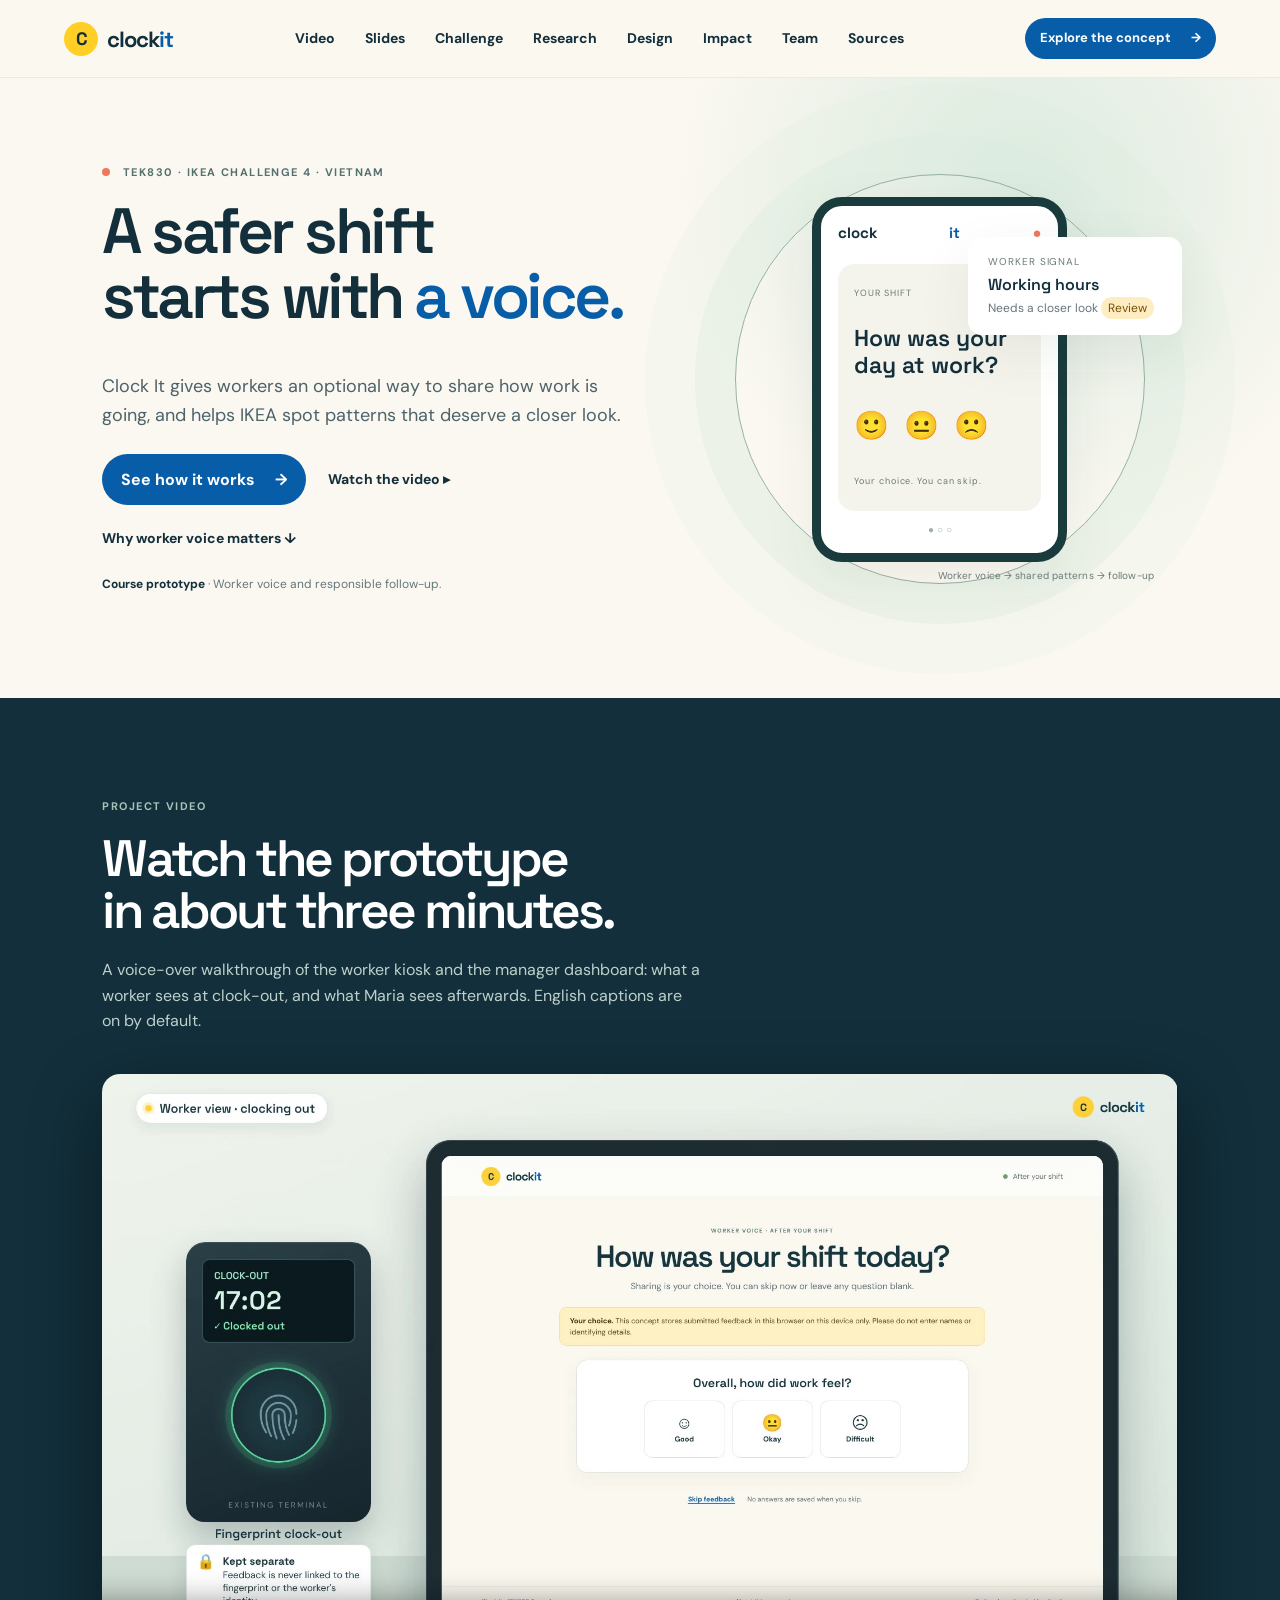
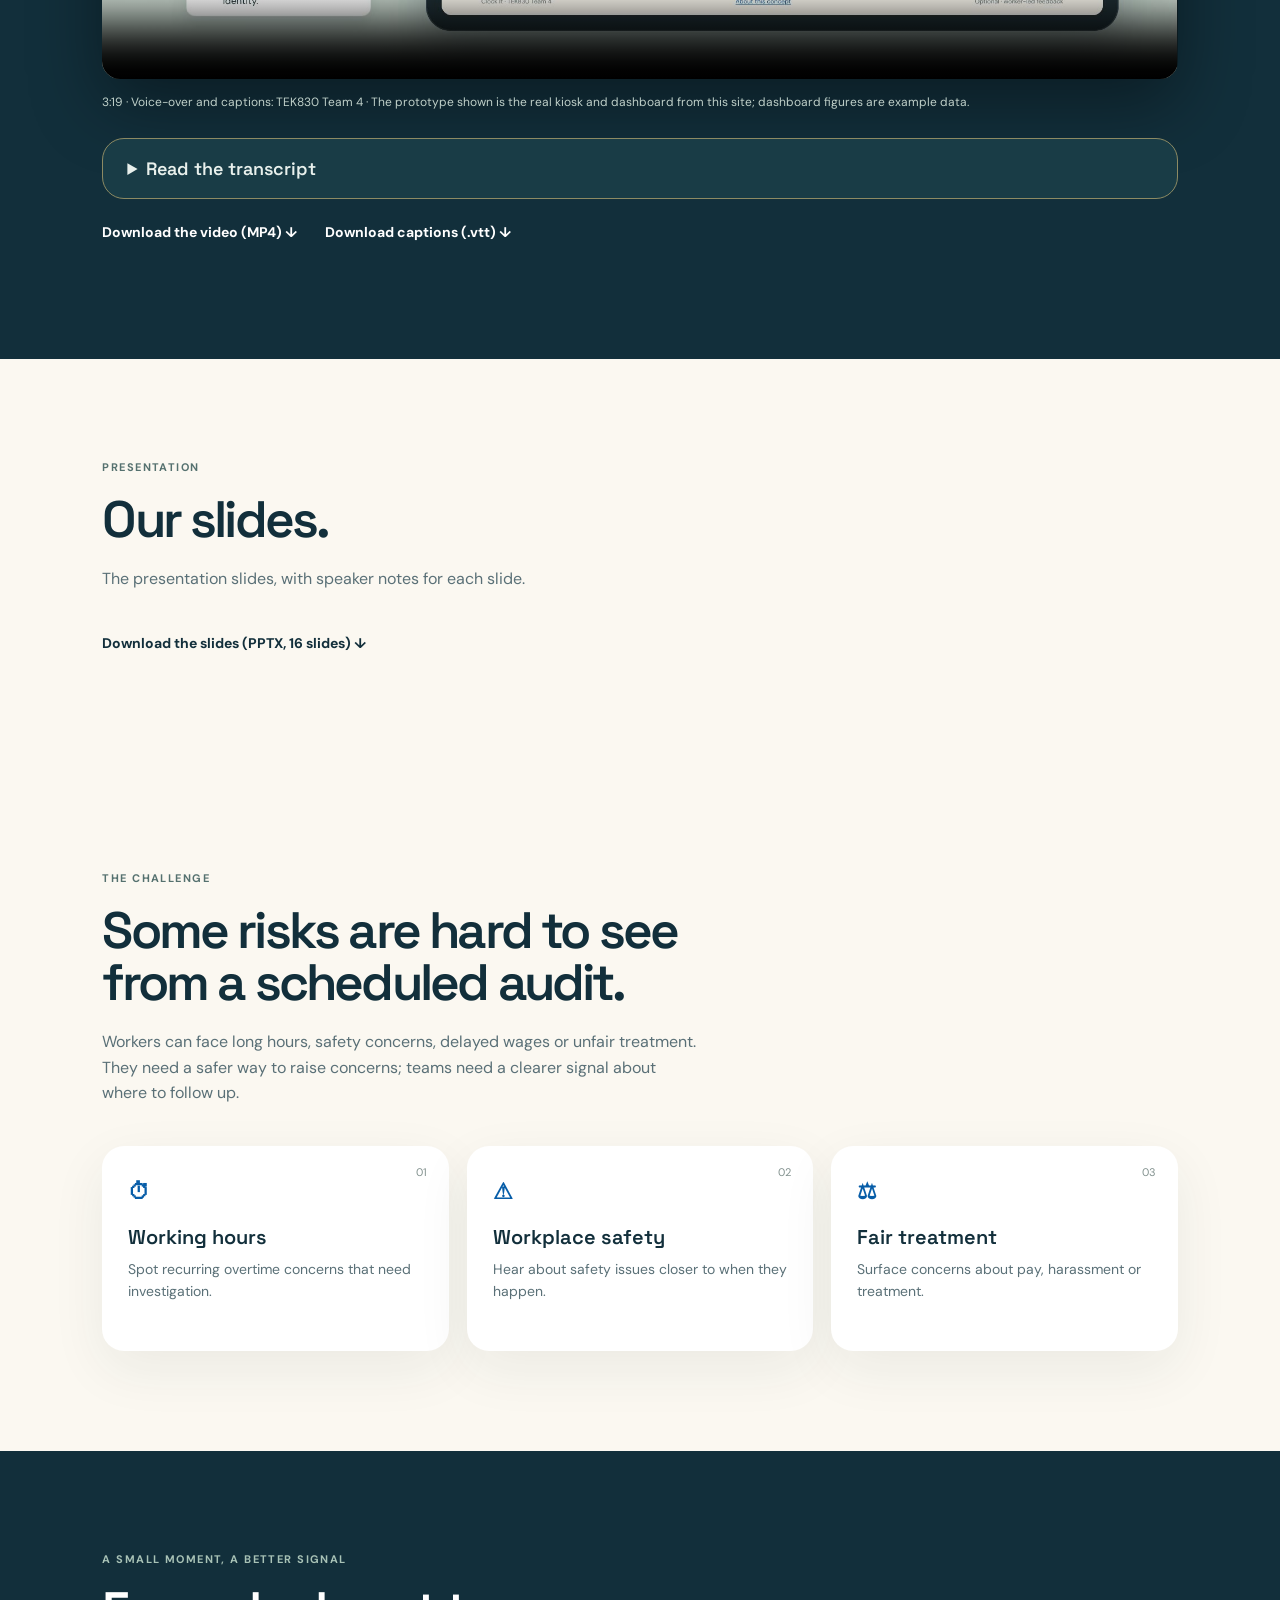
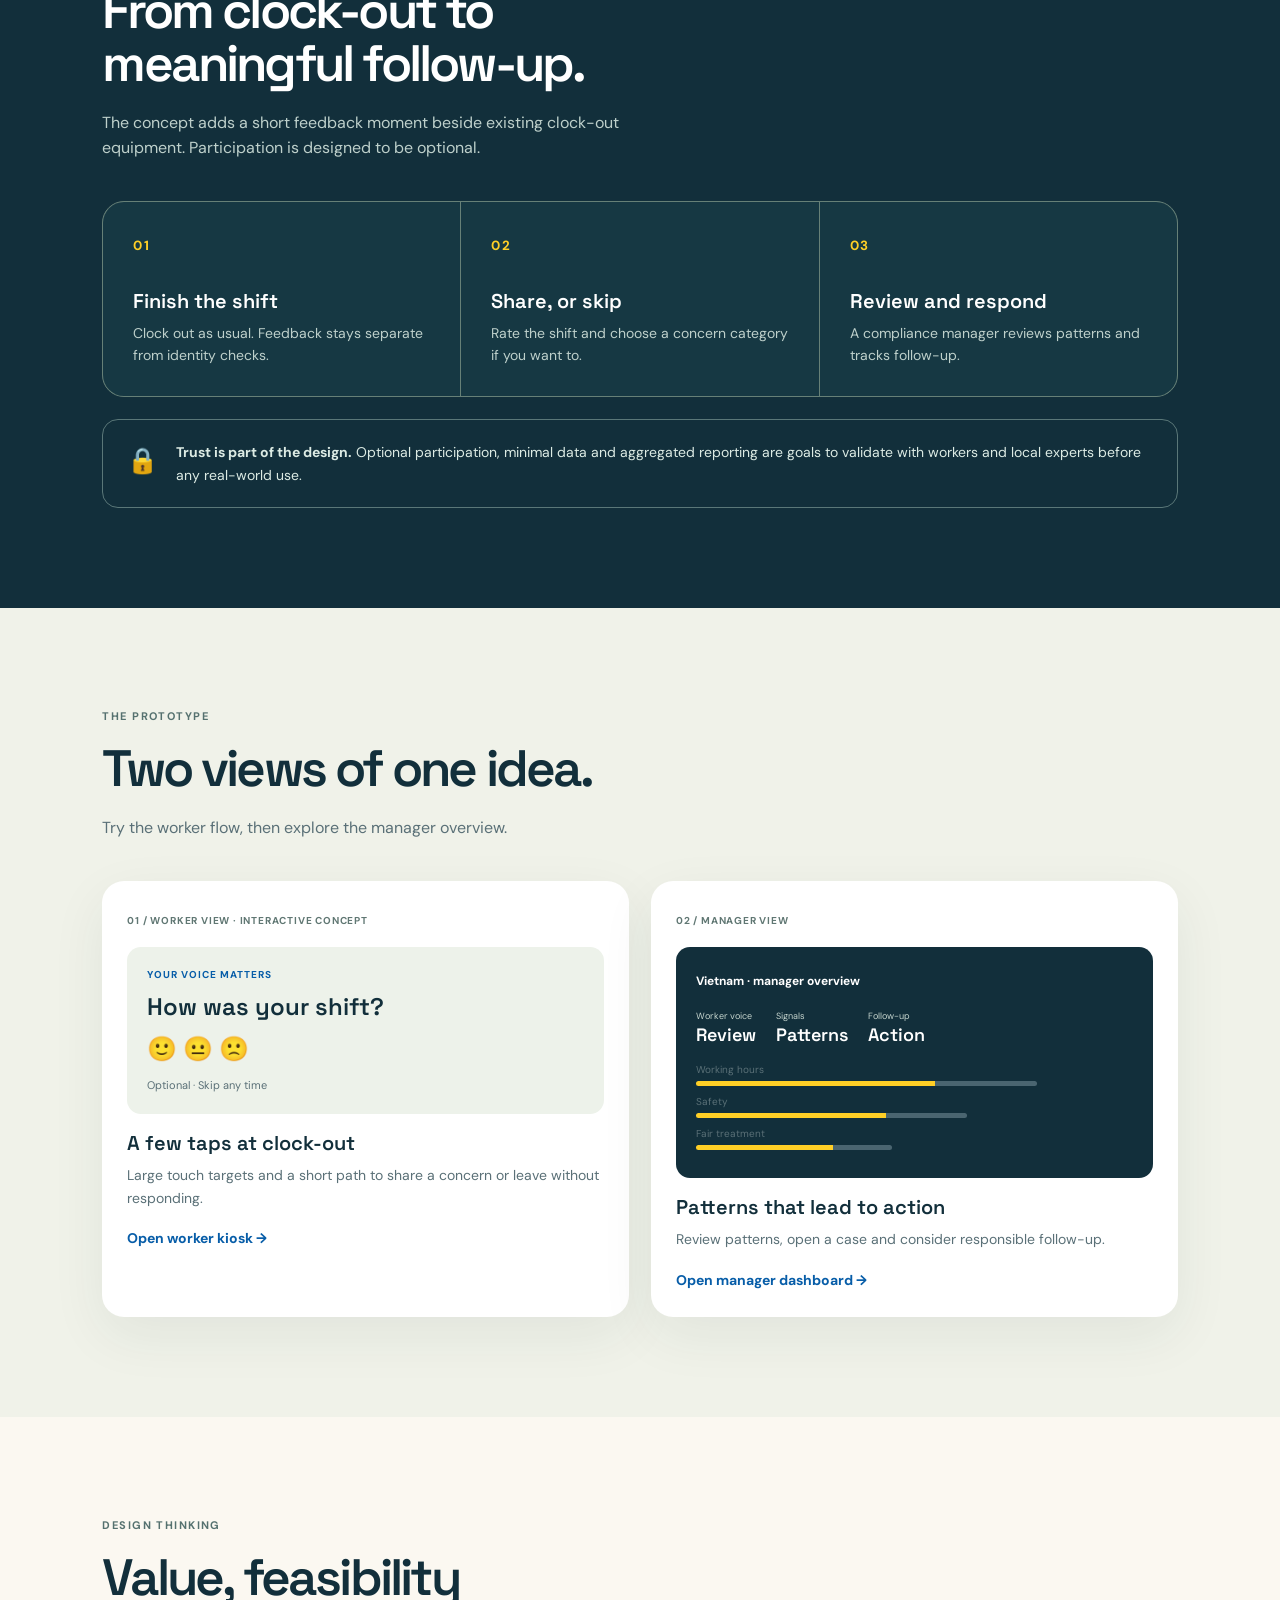
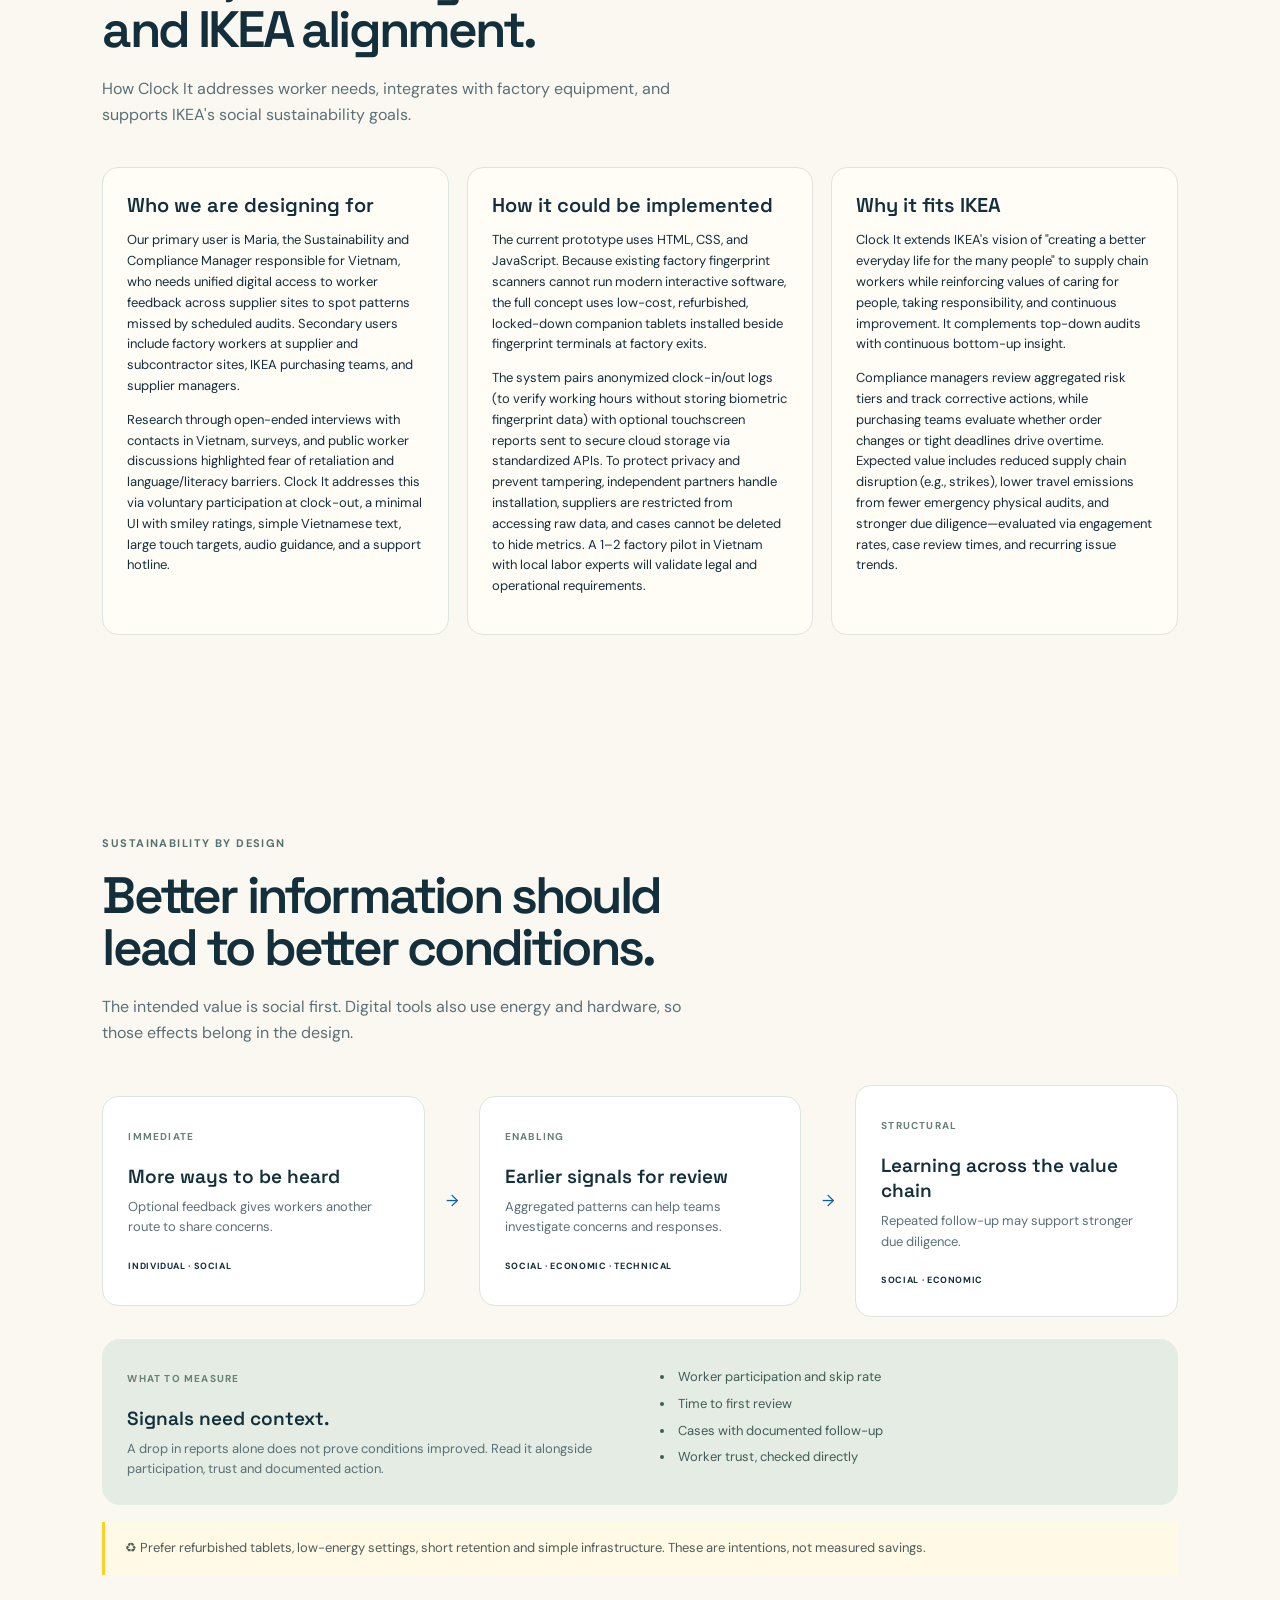
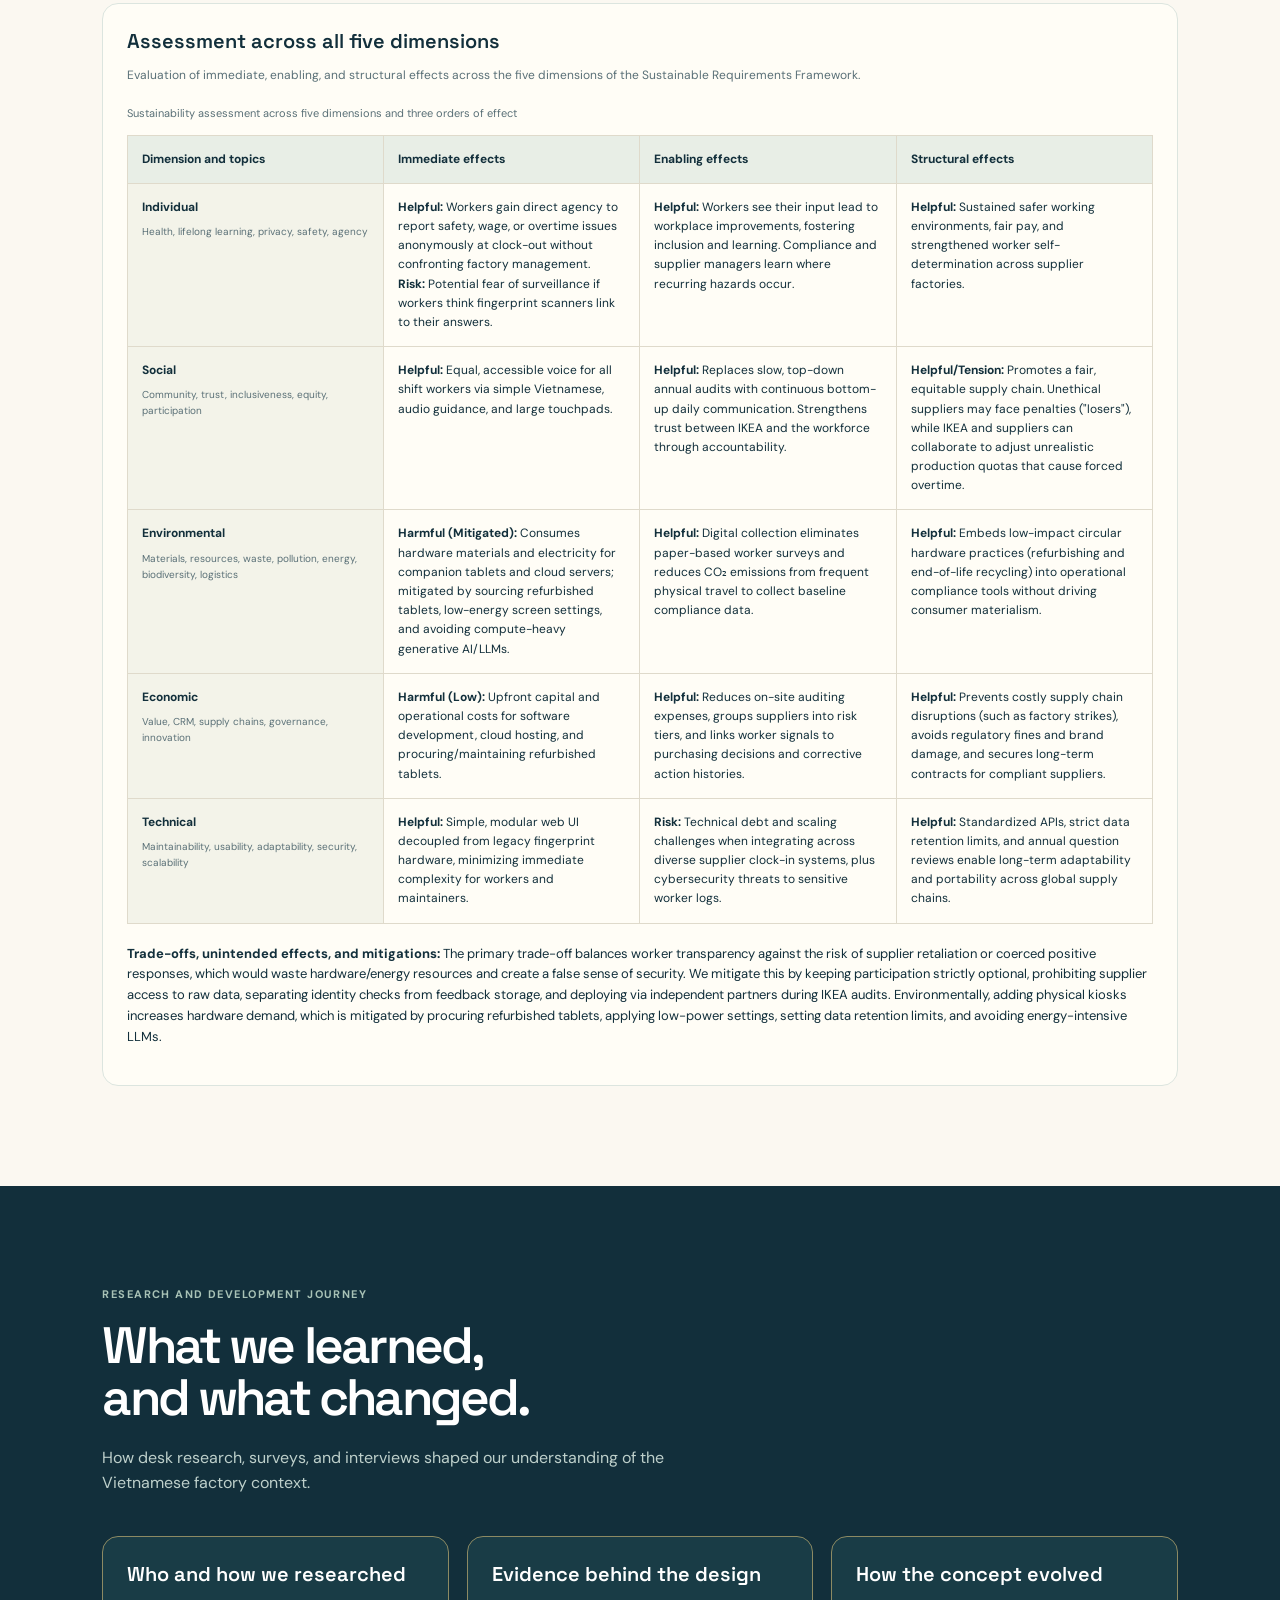
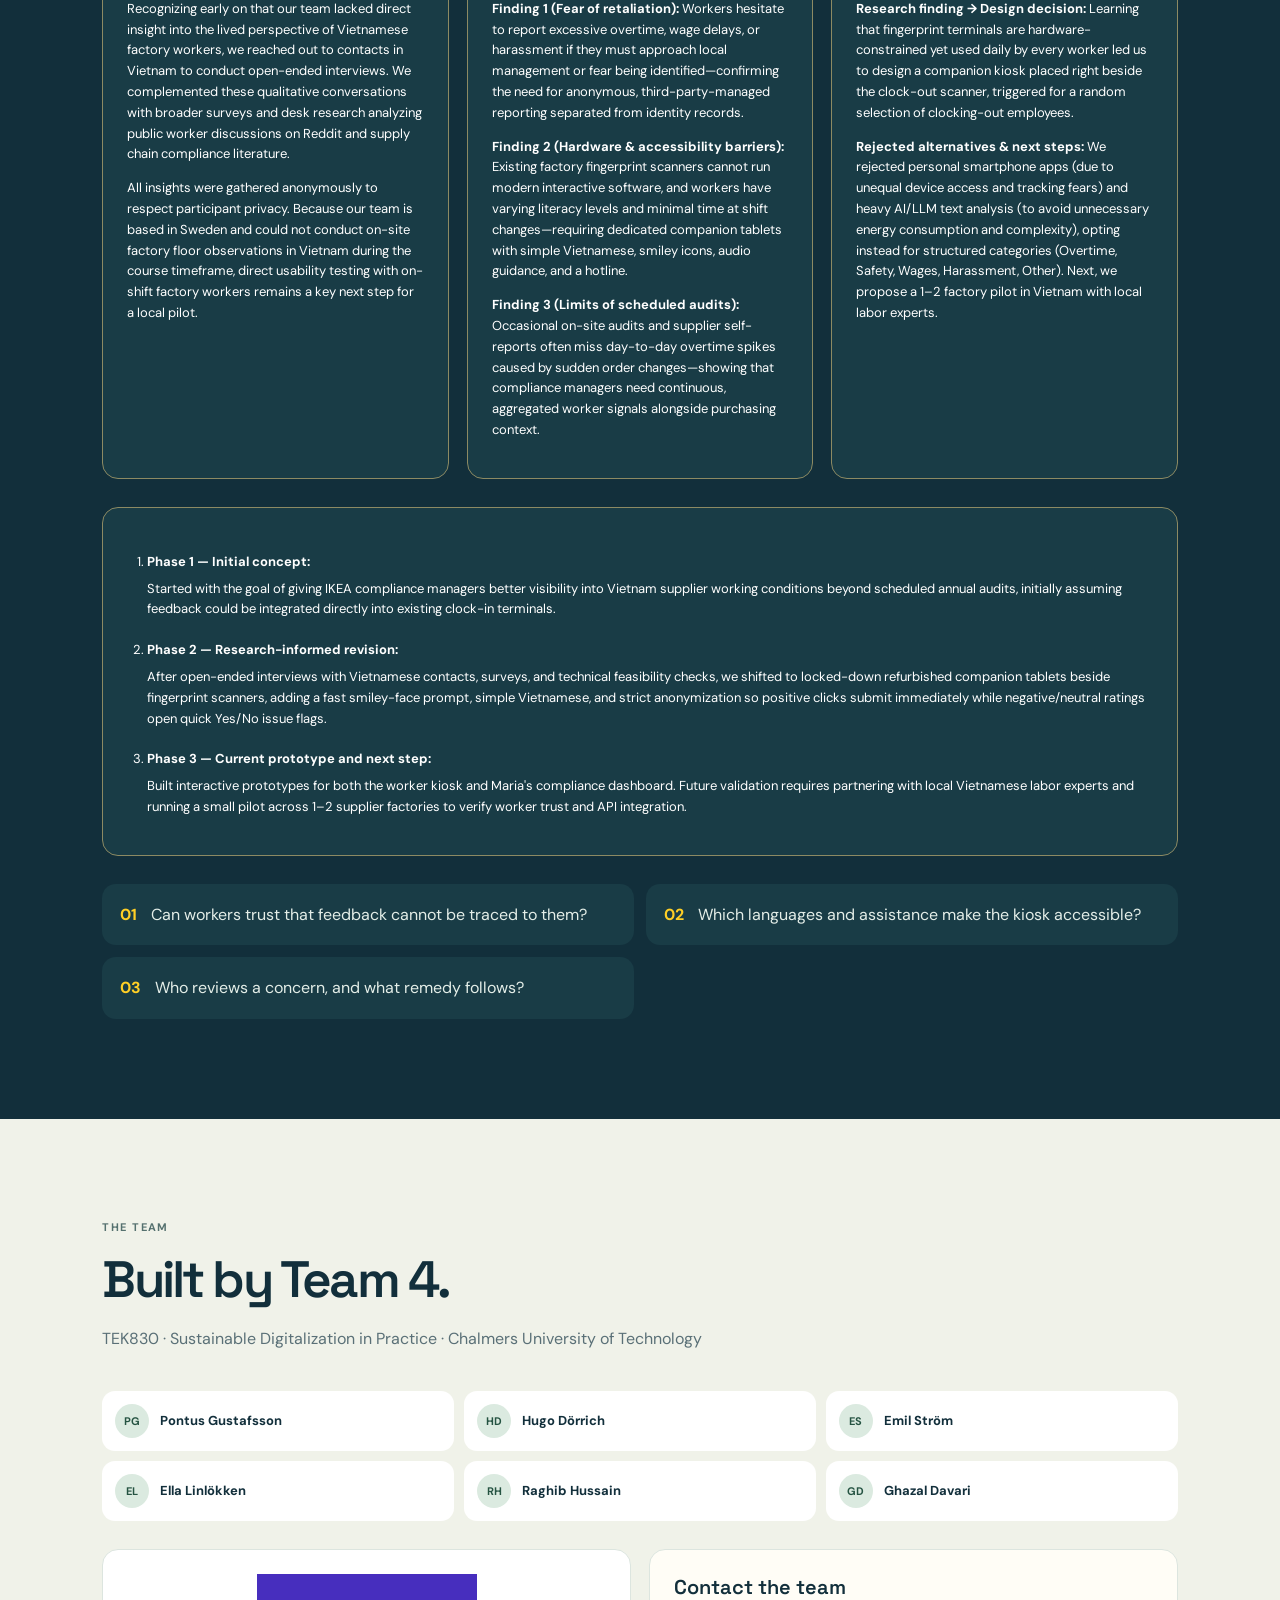
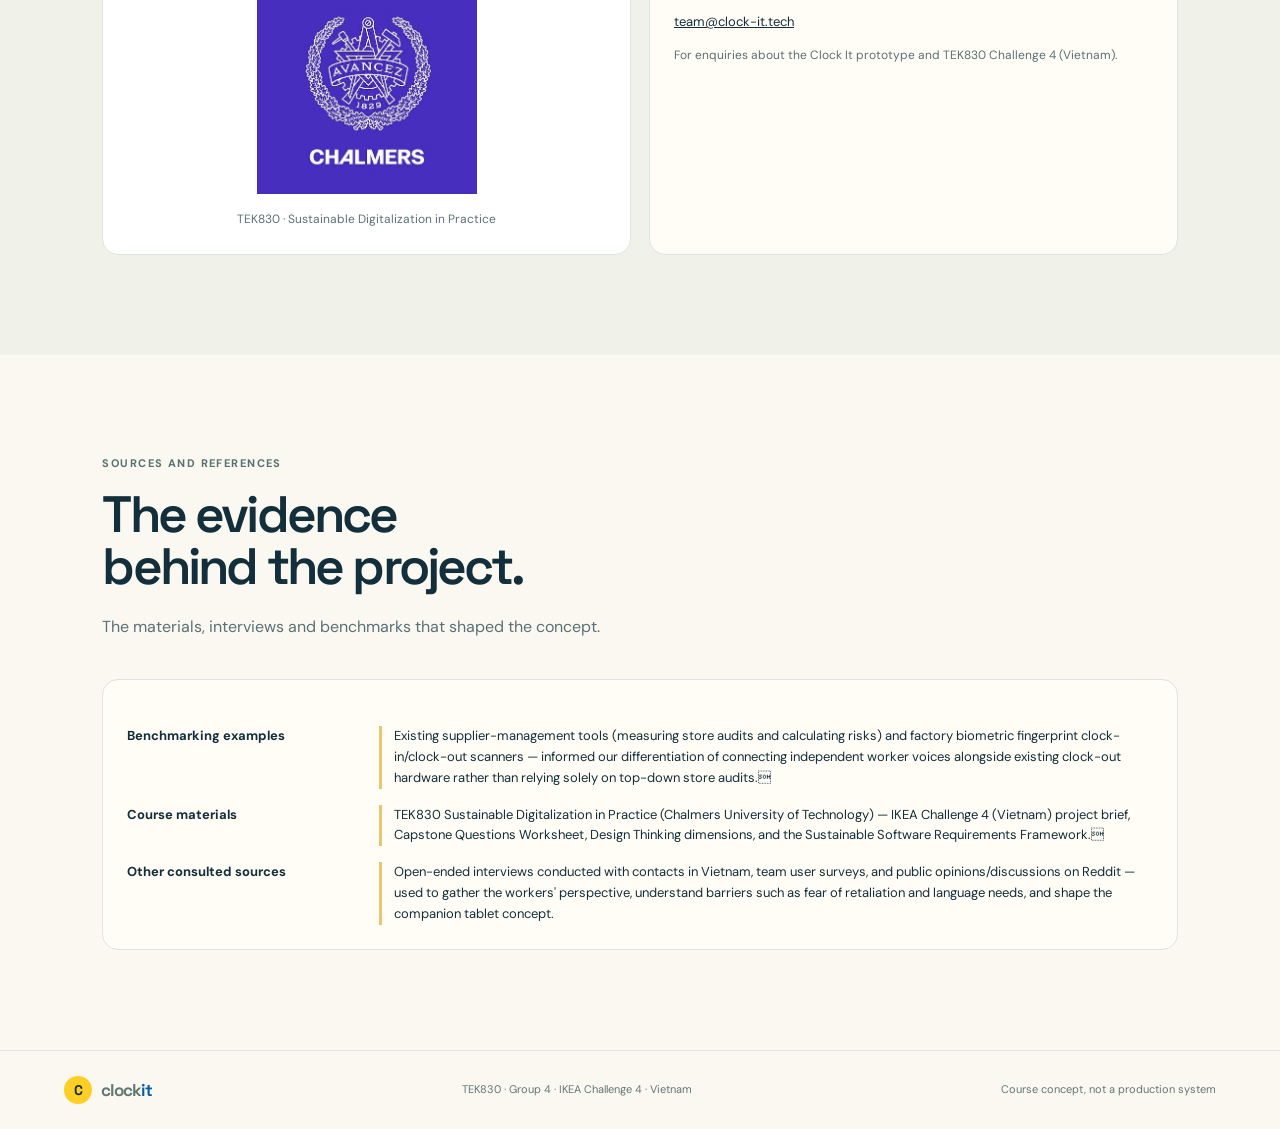
==== commit 852fa839: "Add presentation slides section with download Copies First Pitch_Team4.pptx to assets/clock-it-first" ====
--- a/index.html
+++ b/index.html
@@ -25,7 +25,7 @@
 </head>
 <body>
 <a class="skip" href="#main">Skip to content</a>
-<nav class="nav" aria-label="Main"><a class="brand" href="#home"><b>C</b> clock<span>it</span></a><div class="links"><a href="#video">Video</a><a href="#challenge">Challenge</a><a href="#research">Research</a><a href="#design-thinking">Design</a><a href="#impact">Impact</a><a href="#team">Team</a><a href="#references">Sources</a></div><a class="button button--small" href="#prototype">Explore the concept <i>→</i></a></nav>
+<nav class="nav" aria-label="Main"><a class="brand" href="#home"><b>C</b> clock<span>it</span></a><div class="links"><a href="#video">Video</a><a href="#slides">Slides</a><a href="#challenge">Challenge</a><a href="#research">Research</a><a href="#design-thinking">Design</a><a href="#impact">Impact</a><a href="#team">Team</a><a href="#references">Sources</a></div><a class="button button--small" href="#prototype">Explore the concept <i>→</i></a></nav>
 <main id="main">
 <header class="hero" id="home">
   <div class="hero-copy"><p class="eyebrow"><i></i> TEK830 · IKEA CHALLENGE 4 · VIETNAM</p><h1>A safer shift<br>starts with <em>a voice.</em></h1><p class="lead">Clock It gives workers an optional way to share how work is going, and helps IKEA spot patterns that deserve a closer look.</p><div class="actions"><a class="button" href="#flow">See how it works <i>→</i></a><a class="text-link" href="#video">Watch the video <i>▸</i></a><a class="text-link" href="#challenge">Why worker voice matters <i>↓</i></a></div><p class="demo-note"><b>Course prototype</b> · Worker voice and responsible follow-up.</p></div>
@@ -41,7 +41,7 @@
   <figure class="video-frame">
     <video controls preload="metadata" playsinline poster="assets/clock-it-demo-poster.jpg" aria-label="Clock It prototype walkthrough video with voice-over" aria-describedby="video-transcript">
       <source src="assets/clock-it-demo.mp4" type="video/mp4">
-      <track kind="captions" src="assets/clock-it-demo.en.vtt" srclang="en" label="English" default>
+      <track kind="captions" src="assets/clock-it-demo.en.vtt?v=2" srclang="en" label="English" default>
       <p>Your browser cannot play this video. <a href="assets/clock-it-demo.mp4">Download the MP4</a> or read the transcript below.</p>
     </video>
     <figcaption class="hint">3:19 · Voice-over and captions: TEK830 Team 4 · The prototype shown is the real kiosk and dashboard from this site; dashboard figures are example data.</figcaption>
@@ -53,6 +53,15 @@
   <p class="video-links"><a class="text-link" href="assets/clock-it-demo.mp4" download>Download the video (MP4) <i>↓</i></a><a class="text-link" href="assets/clock-it-demo.en.vtt" download>Download captions (.vtt) <i>↓</i></a></p>
 </section>
 
+<section class="section" id="slides">
+  <div class="intro">
+    <p class="eyebrow">PRESENTATION</p>
+    <h2>Our slides.</h2>
+    <p>The presentation slides, with speaker notes for each slide.</p>
+  </div>
+  <p class="video-links"><a class="text-link" href="assets/clock-it-first-pitch.pptx" download>Download the slides (PPTX, 16 slides) <i>↓</i></a></p>
+</section>
+
 <section class="section" id="challenge"><div class="intro"><p class="eyebrow">THE CHALLENGE</p><h2>Some risks are hard to see<br>from a scheduled audit.</h2><p>Workers can face long hours, safety concerns, delayed wages or unfair treatment. They need a safer way to raise concerns; teams need a clearer signal about where to follow up.</p></div><div class="cards"><article><span>01</span><b>⏱</b><h3>Working hours</h3><p>Spot recurring overtime concerns that need investigation.</p></article><article><span>02</span><b>⚠</b><h3>Workplace safety</h3><p>Hear about safety issues closer to when they happen.</p></article><article><span>03</span><b>⚖</b><h3>Fair treatment</h3><p>Surface concerns about pay, harassment or treatment.</p></article></div></section>
 
 <section class="section dark" id="flow"><div class="intro"><p class="eyebrow">A SMALL MOMENT, A BETTER SIGNAL</p><h2>From clock-out to<br>meaningful follow-up.</h2><p>The concept adds a short feedback moment beside existing clock-out equipment. Participation is designed to be optional.</p></div><div class="steps"><article><small>01</small><h3>Finish the shift</h3><p>Clock out as usual. Feedback stays separate from identity checks.</p></article><article><small>02</small><h3>Share, or skip</h3><p>Rate the shift and choose a concern category if you want to.</p></article><article><small>03</small><h3>Review and respond</h3><p>A compliance manager reviews patterns and tracks follow-up.</p></article></div><aside class="trust"><b>🔒</b><p><strong>Trust is part of the design.</strong> Optional participation, minimal data and aggregated reporting are goals to validate with workers and local experts before any real-world use.</p></aside></section>
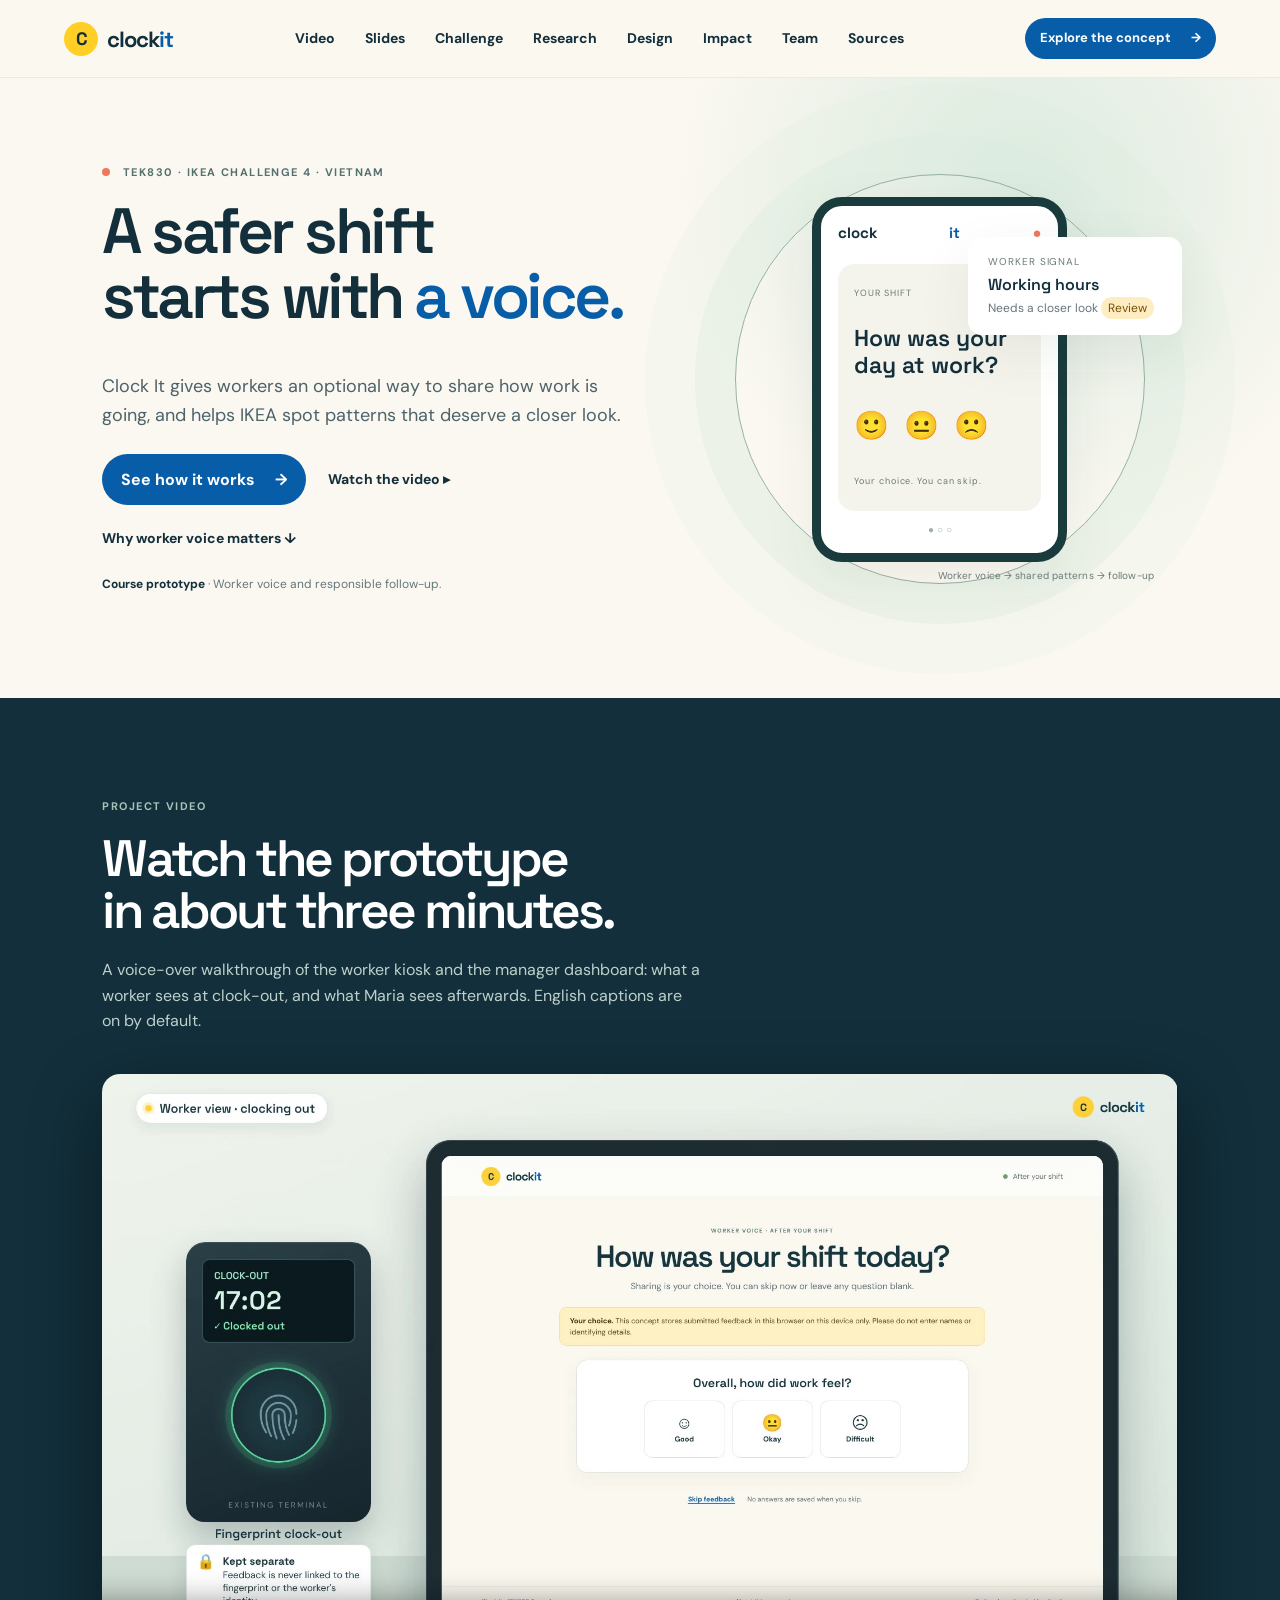
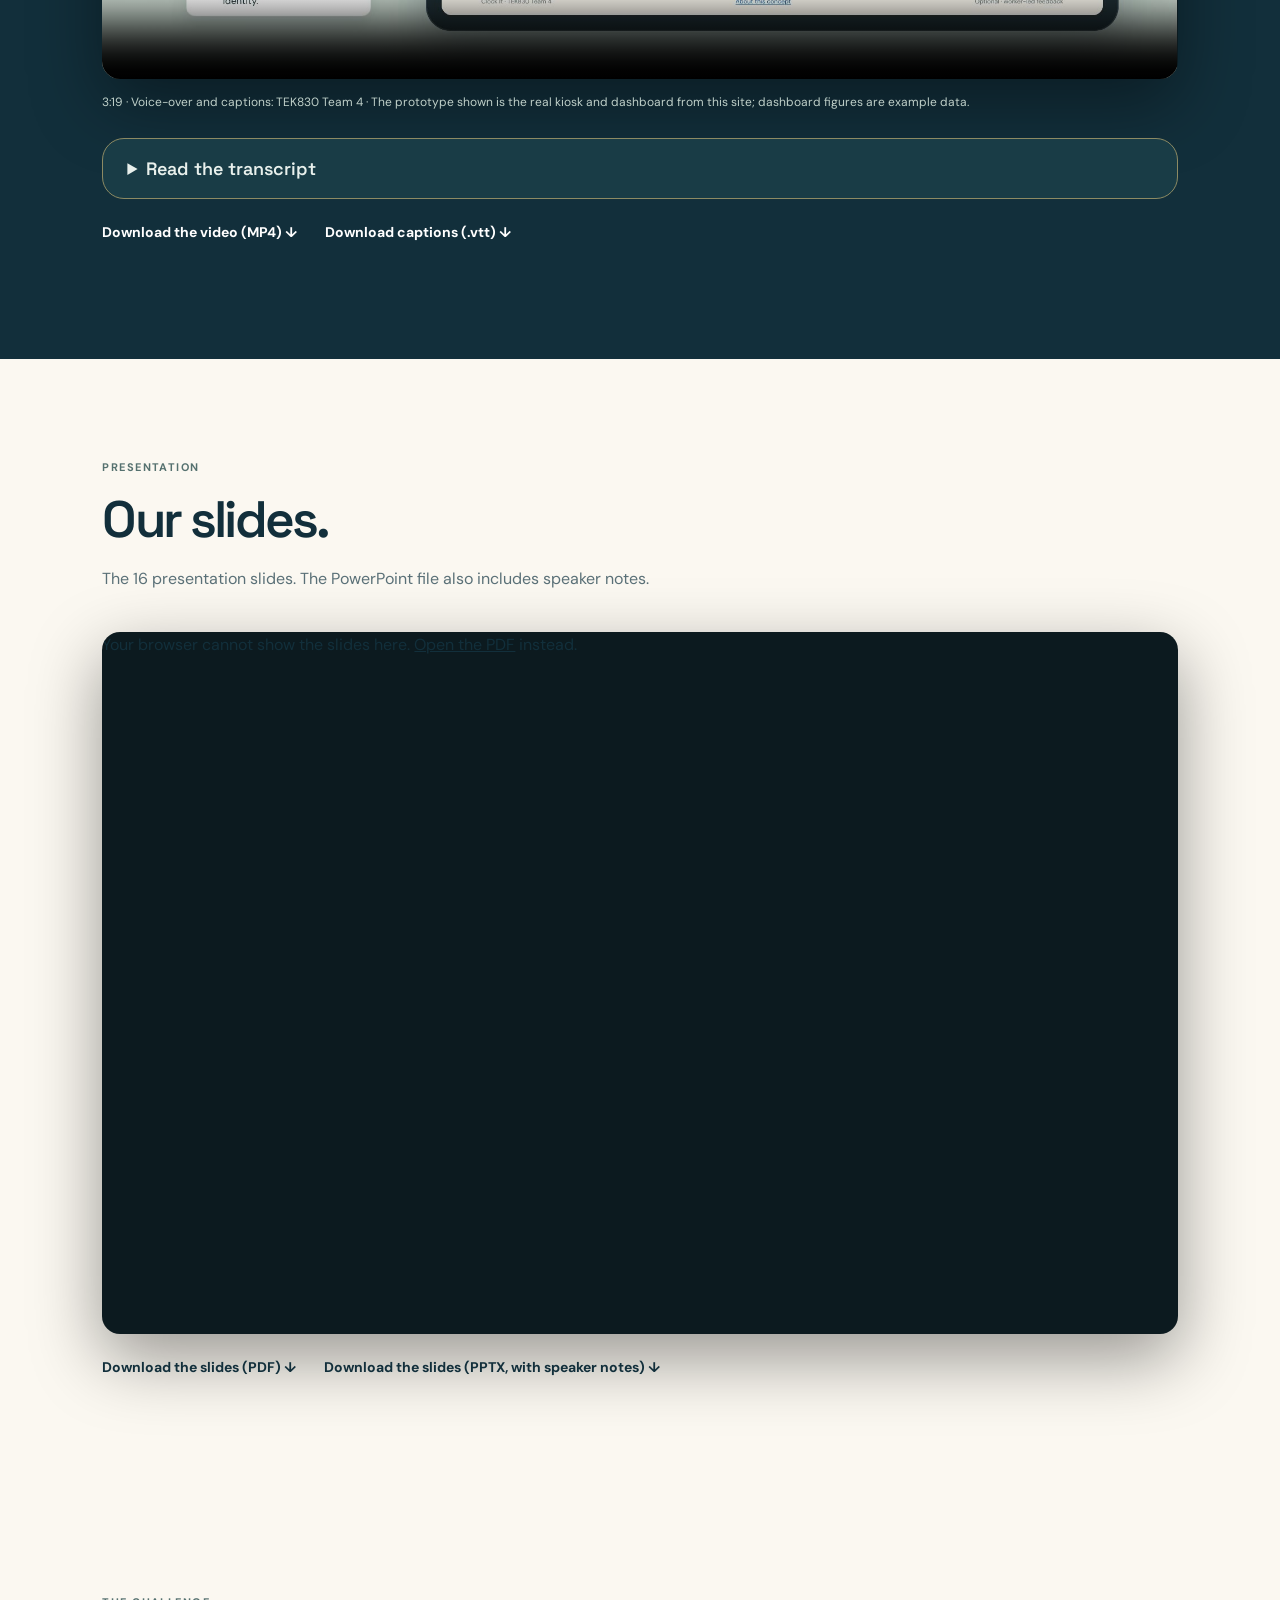
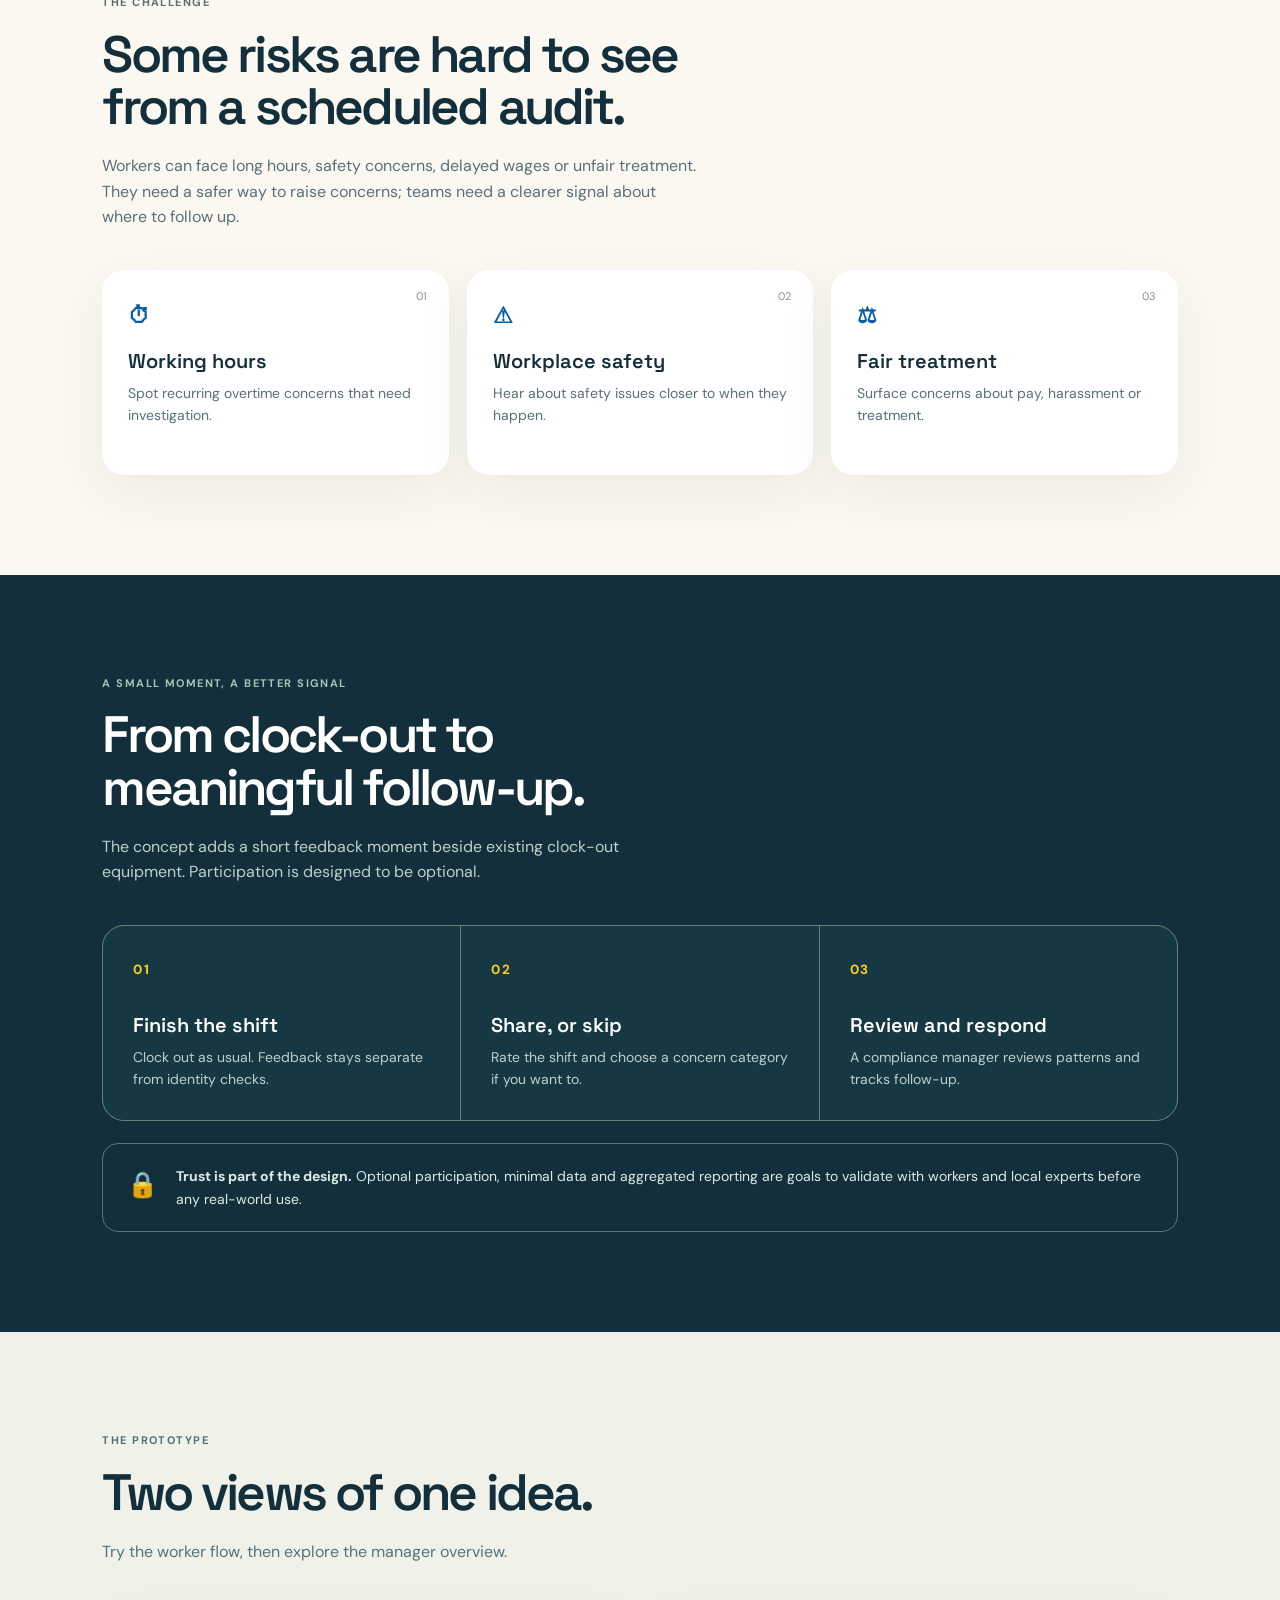
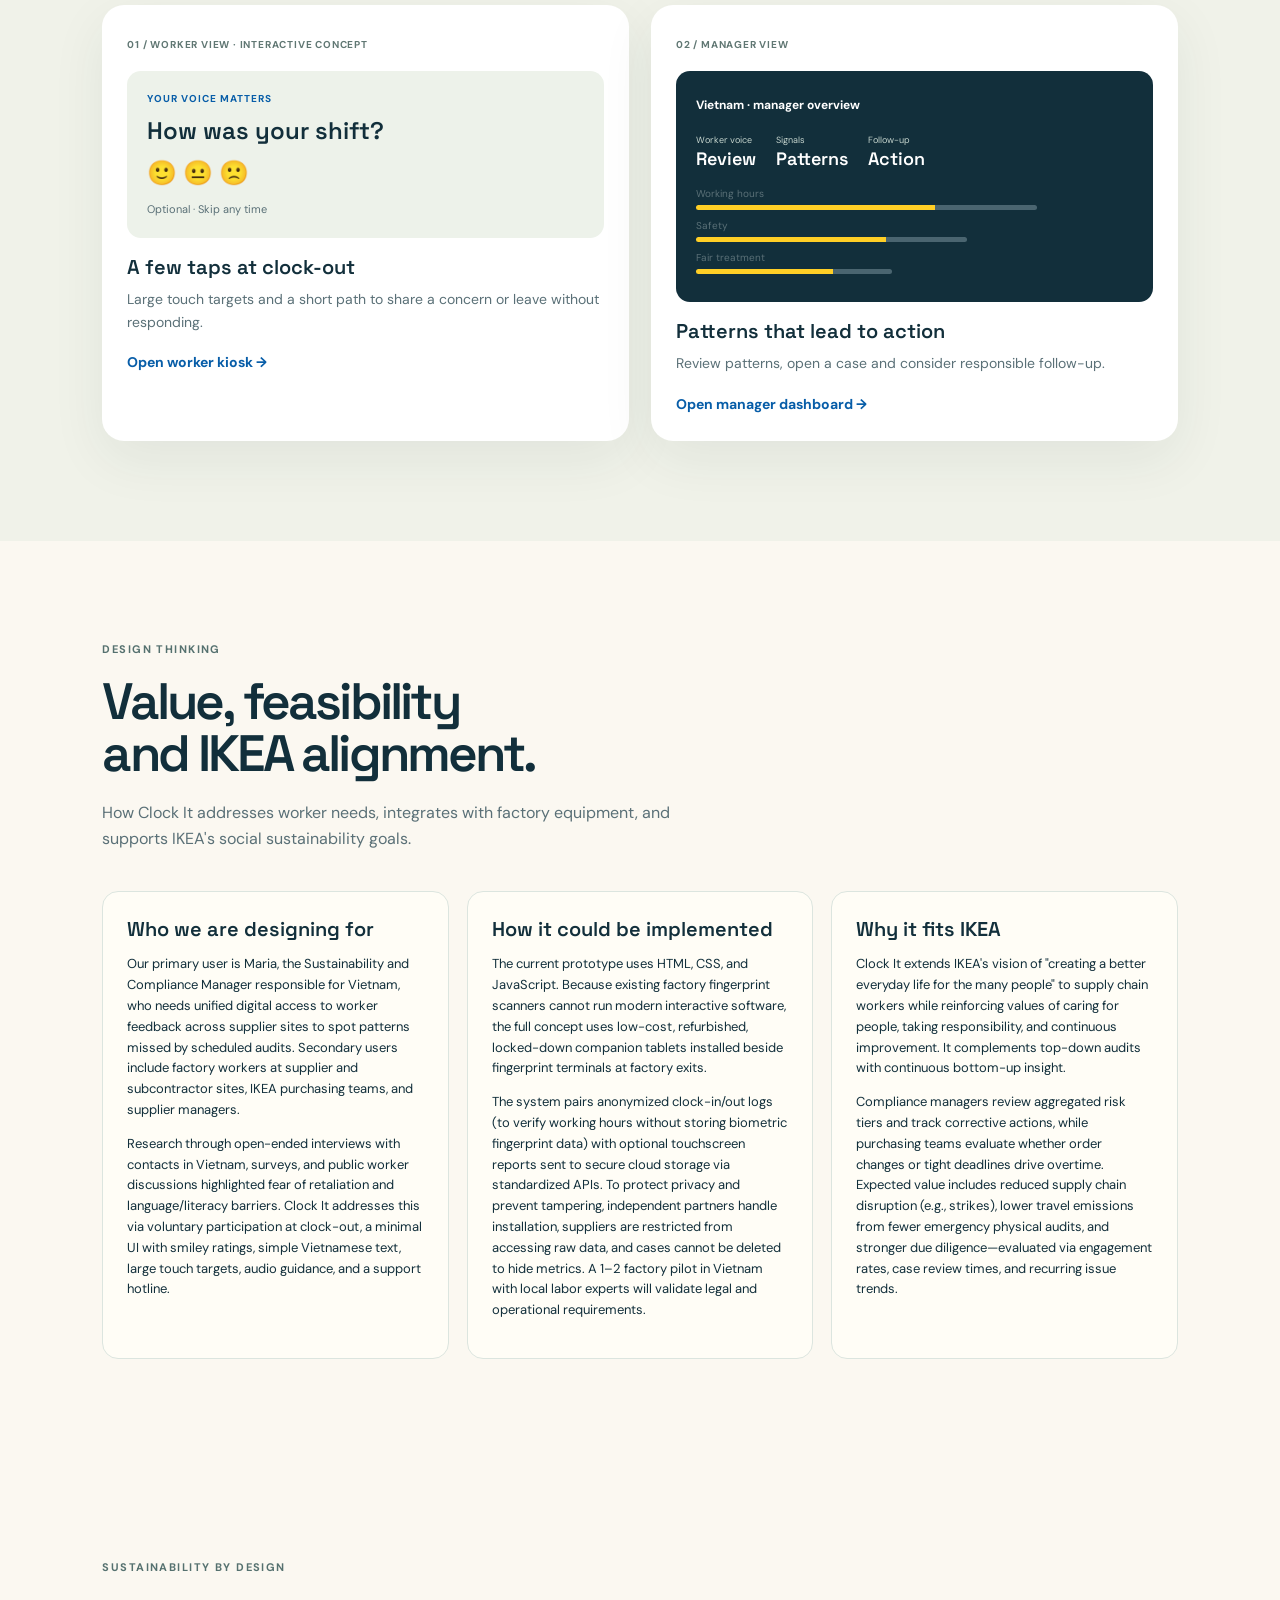
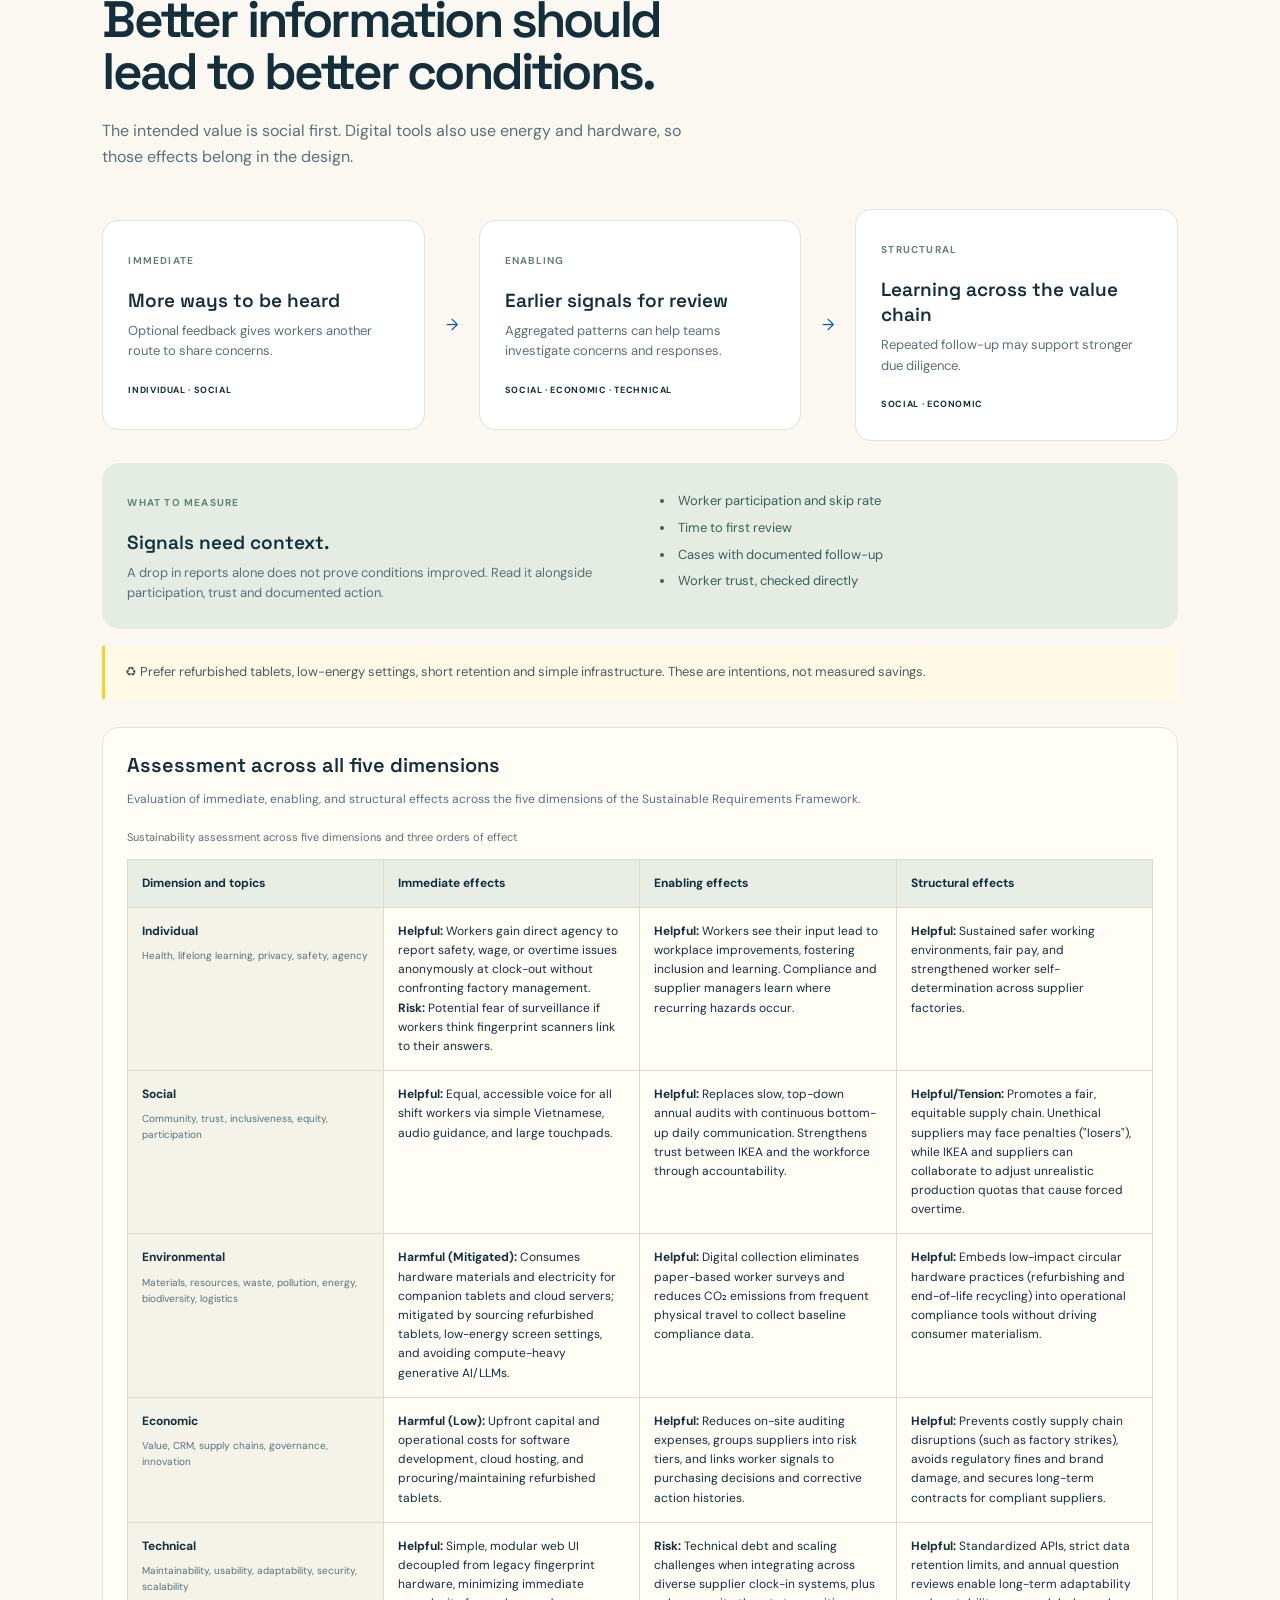
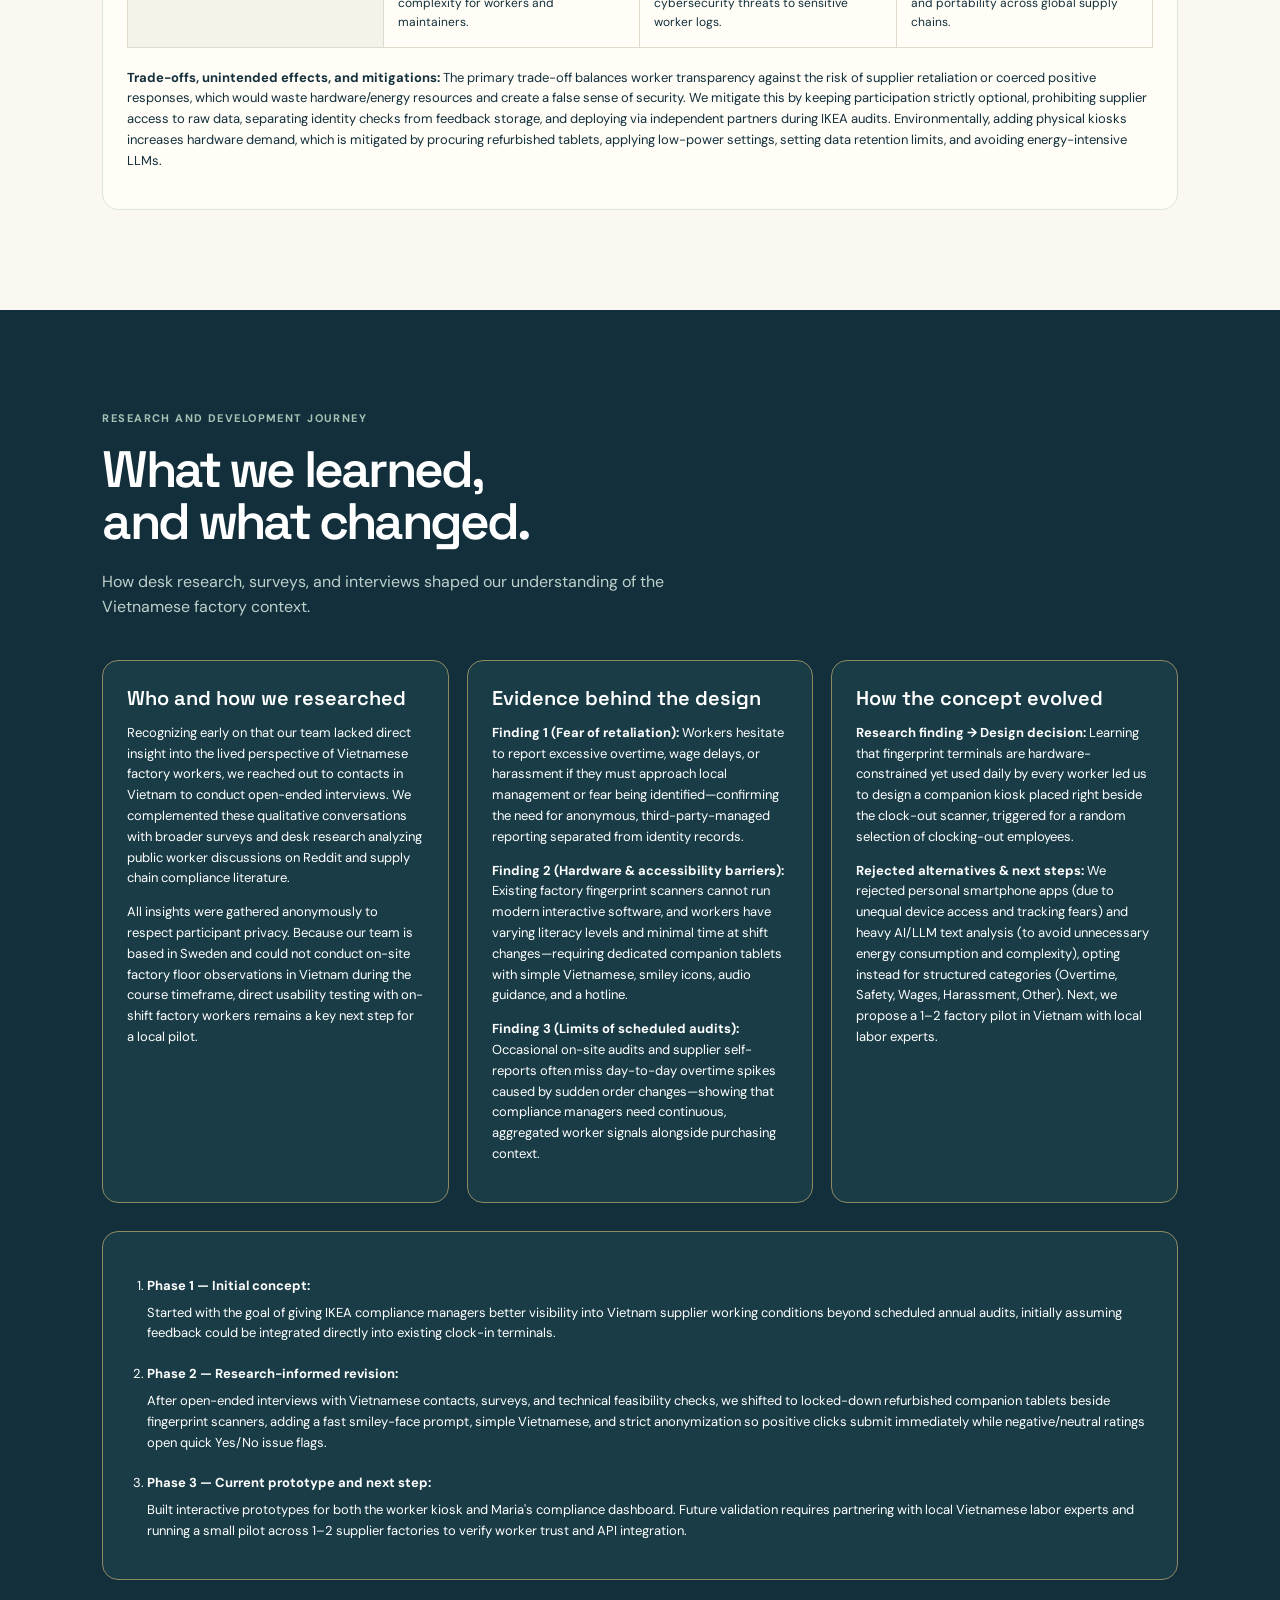
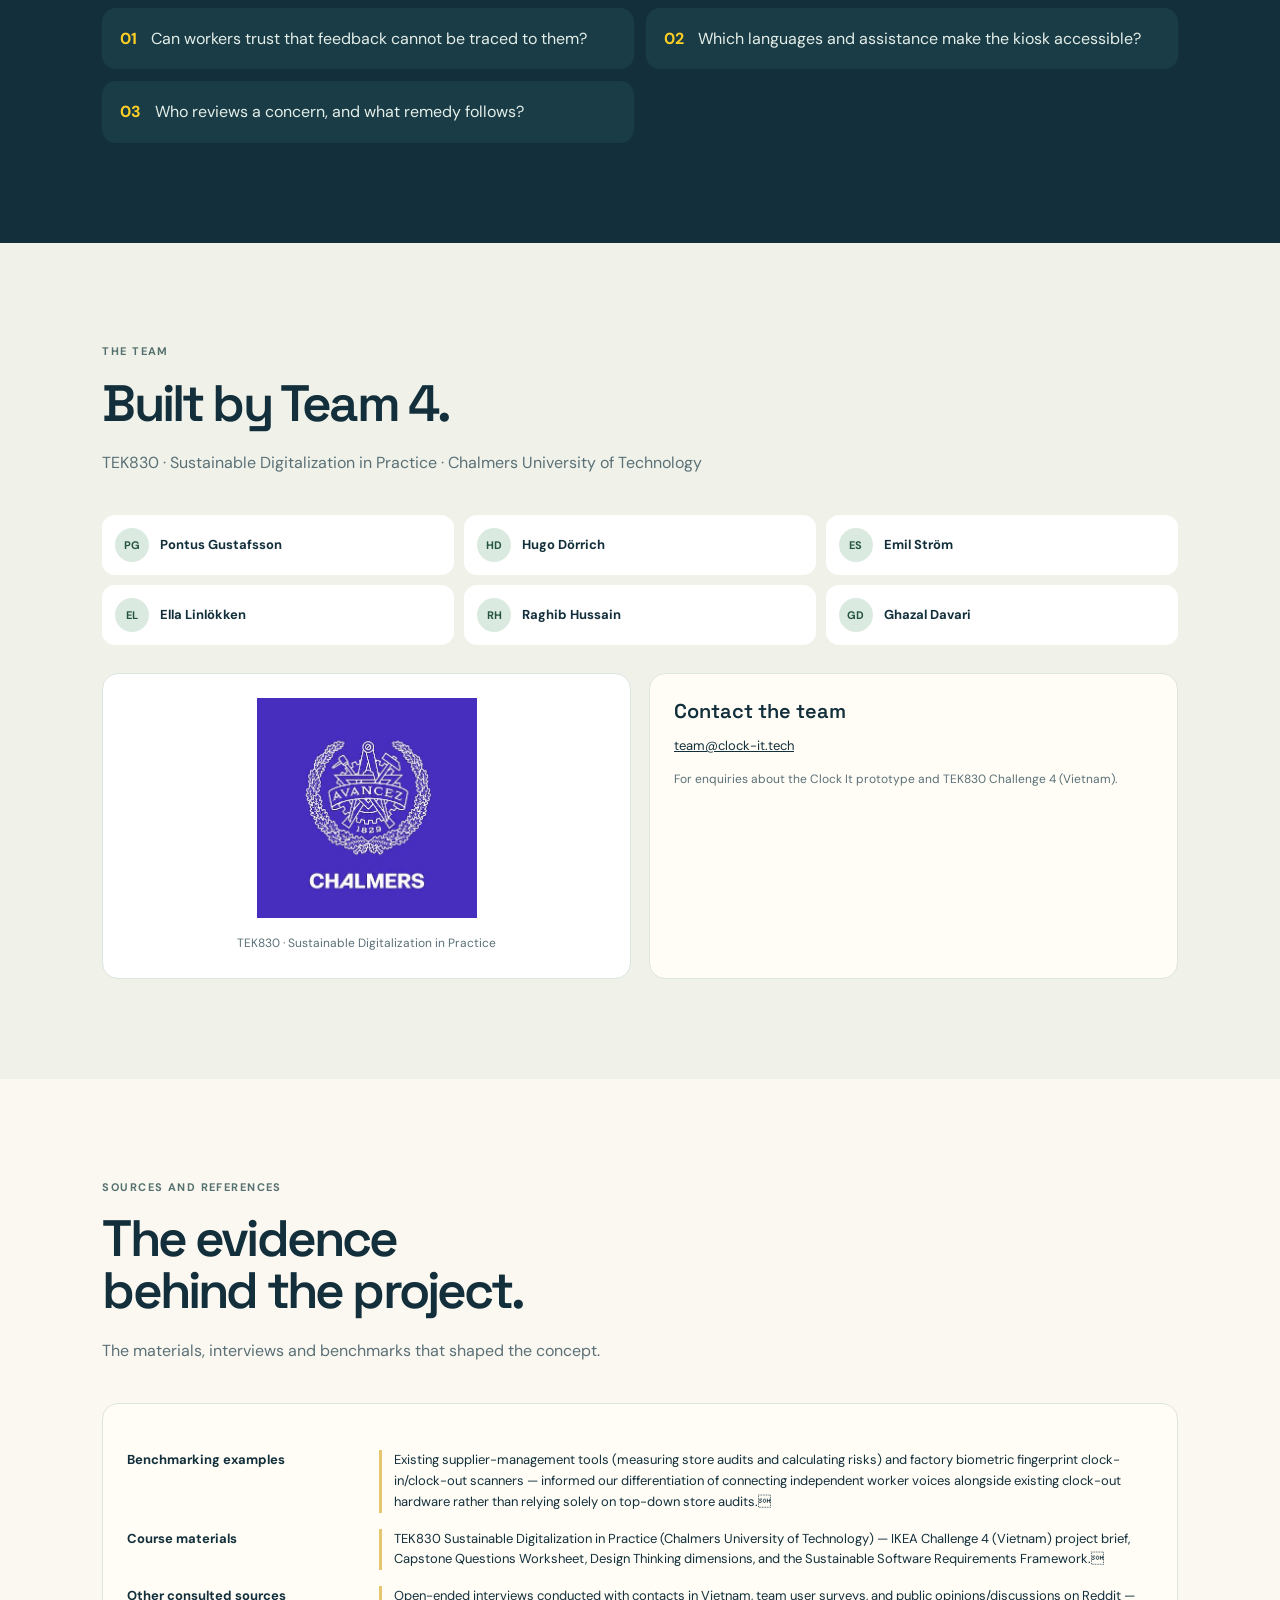
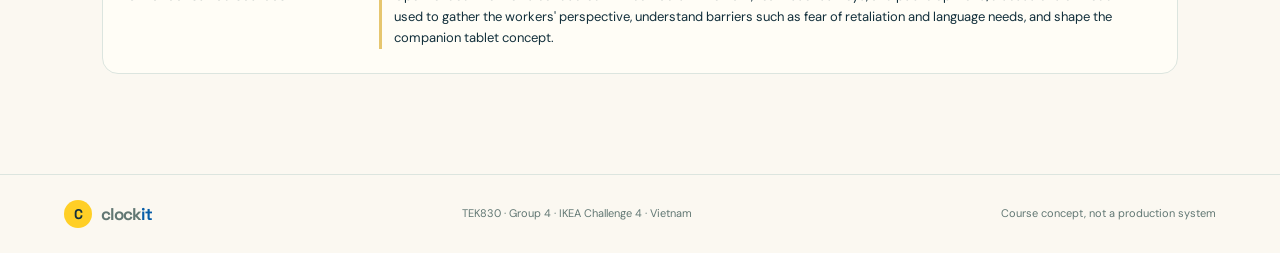
==== commit 9c3604fa: "Show the slides as a PDF on the site, keep the PPTX download Embeds assets/clock-it-first-pitch.pdf " ====
--- a/index.html
+++ b/index.html
@@ -19,7 +19,7 @@
   <meta name="twitter:description" content="An optional clock-out feedback concept that gives workers a voice and helps IKEA spot patterns that deserve follow-up.">
   <link rel="preconnect" href="https://fonts.googleapis.com"><link rel="preconnect" href="https://fonts.gstatic.com" crossorigin>
   <link href="https://fonts.googleapis.com/css2?family=DM+Sans:wght@400;500;600;700&family=Space+Grotesk:wght@500;600;700&display=swap" rel="stylesheet">
-  <link rel="stylesheet" href="style.css?v=2">
+  <link rel="stylesheet" href="style.css?v=3">
   <script type="application/ld+json">{"@context":"https://schema.org","@type":"WebSite","name":"Clock It","url":"https://clock-it.tech/","description":"A TEK830 course concept for IKEA Challenge 4 (Vietnam): optional worker feedback at clock-out.","inLanguage":"en","publisher":{"@type":"CollegeOrUniversity","name":"Chalmers University of Technology"}}</script>
   <script type="application/ld+json">{"@context":"https://schema.org","@type":"VideoObject","name":"Clock It: prototype walkthrough","description":"Voice-over walkthrough of the Clock It worker feedback kiosk and the manager dashboard, a TEK830 concept for IKEA Challenge 4 (Vietnam).","thumbnailUrl":"https://clock-it.tech/assets/clock-it-demo-poster.jpg","uploadDate":"2026-10-29","duration":"PT3M19S","contentUrl":"https://clock-it.tech/assets/clock-it-demo.mp4","inLanguage":"en"}</script>
 </head>
@@ -57,9 +57,14 @@
   <div class="intro">
     <p class="eyebrow">PRESENTATION</p>
     <h2>Our slides.</h2>
-    <p>The presentation slides, with speaker notes for each slide.</p>
-  </div>
-  <p class="video-links"><a class="text-link" href="assets/clock-it-first-pitch.pptx" download>Download the slides (PPTX, 16 slides) <i>↓</i></a></p>
+    <p>The 16 presentation slides. The PowerPoint file also includes speaker notes.</p>
+  </div>
+  <figure class="slides-frame">
+    <object data="assets/clock-it-first-pitch.pdf#view=FitH" type="application/pdf" aria-label="Clock It presentation slides, 16 pages">
+      <p>Your browser cannot show the slides here. <a href="assets/clock-it-first-pitch.pdf">Open the PDF</a> instead.</p>
+    </object>
+  </figure>
+  <p class="video-links"><a class="text-link" href="assets/clock-it-first-pitch.pdf" download>Download the slides (PDF) <i>↓</i></a><a class="text-link" href="assets/clock-it-first-pitch.pptx" download>Download the slides (PPTX, with speaker notes) <i>↓</i></a></p>
 </section>
 
 <section class="section" id="challenge"><div class="intro"><p class="eyebrow">THE CHALLENGE</p><h2>Some risks are hard to see<br>from a scheduled audit.</h2><p>Workers can face long hours, safety concerns, delayed wages or unfair treatment. They need a safer way to raise concerns; teams need a clearer signal about where to follow up.</p></div><div class="cards"><article><span>01</span><b>⏱</b><h3>Working hours</h3><p>Spot recurring overtime concerns that need investigation.</p></article><article><span>02</span><b>⚠</b><h3>Workplace safety</h3><p>Hear about safety issues closer to when they happen.</p></article><article><span>03</span><b>⚖</b><h3>Fair treatment</h3><p>Surface concerns about pay, harassment or treatment.</p></article></div></section>
--- a/style.css
+++ b/style.css
@@ -780,3 +780,8 @@
 .transcript-body i { font-style:normal; font-weight:600; }
 .video-links { display:flex; gap:28px; flex-wrap:wrap; margin-top:22px; }
 @media(max-width:850px) { .transcript-body { columns:1; } }
+
+/* ---- presentation slides ---- */
+.slides-frame { margin:0; max-width:1100px; }
+.slides-frame object { display:block; width:100%; height:min(78vh,760px); min-height:420px; border-radius:18px; background:#0c1a1f; box-shadow:0 24px 70px #0006; }
+@media(max-width:850px) { .slides-frame object { height:70vh; min-height:360px; } }
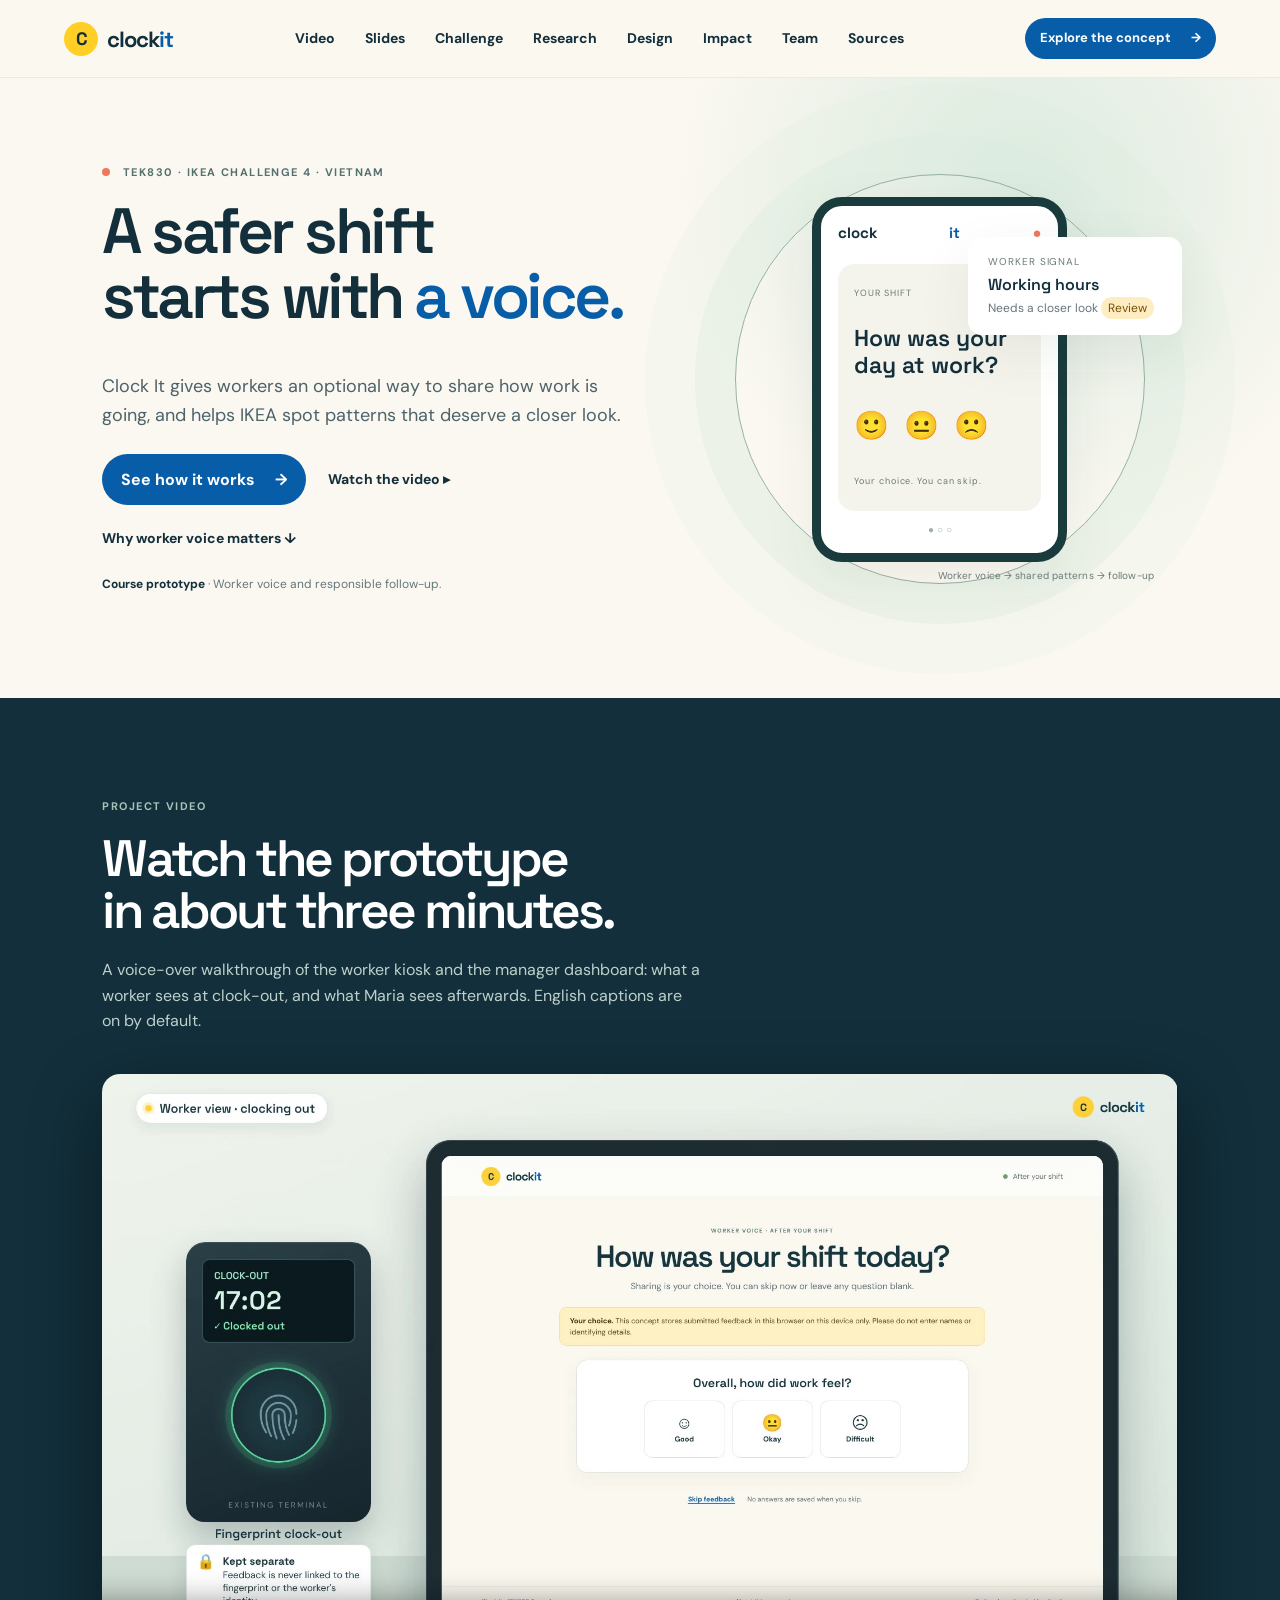
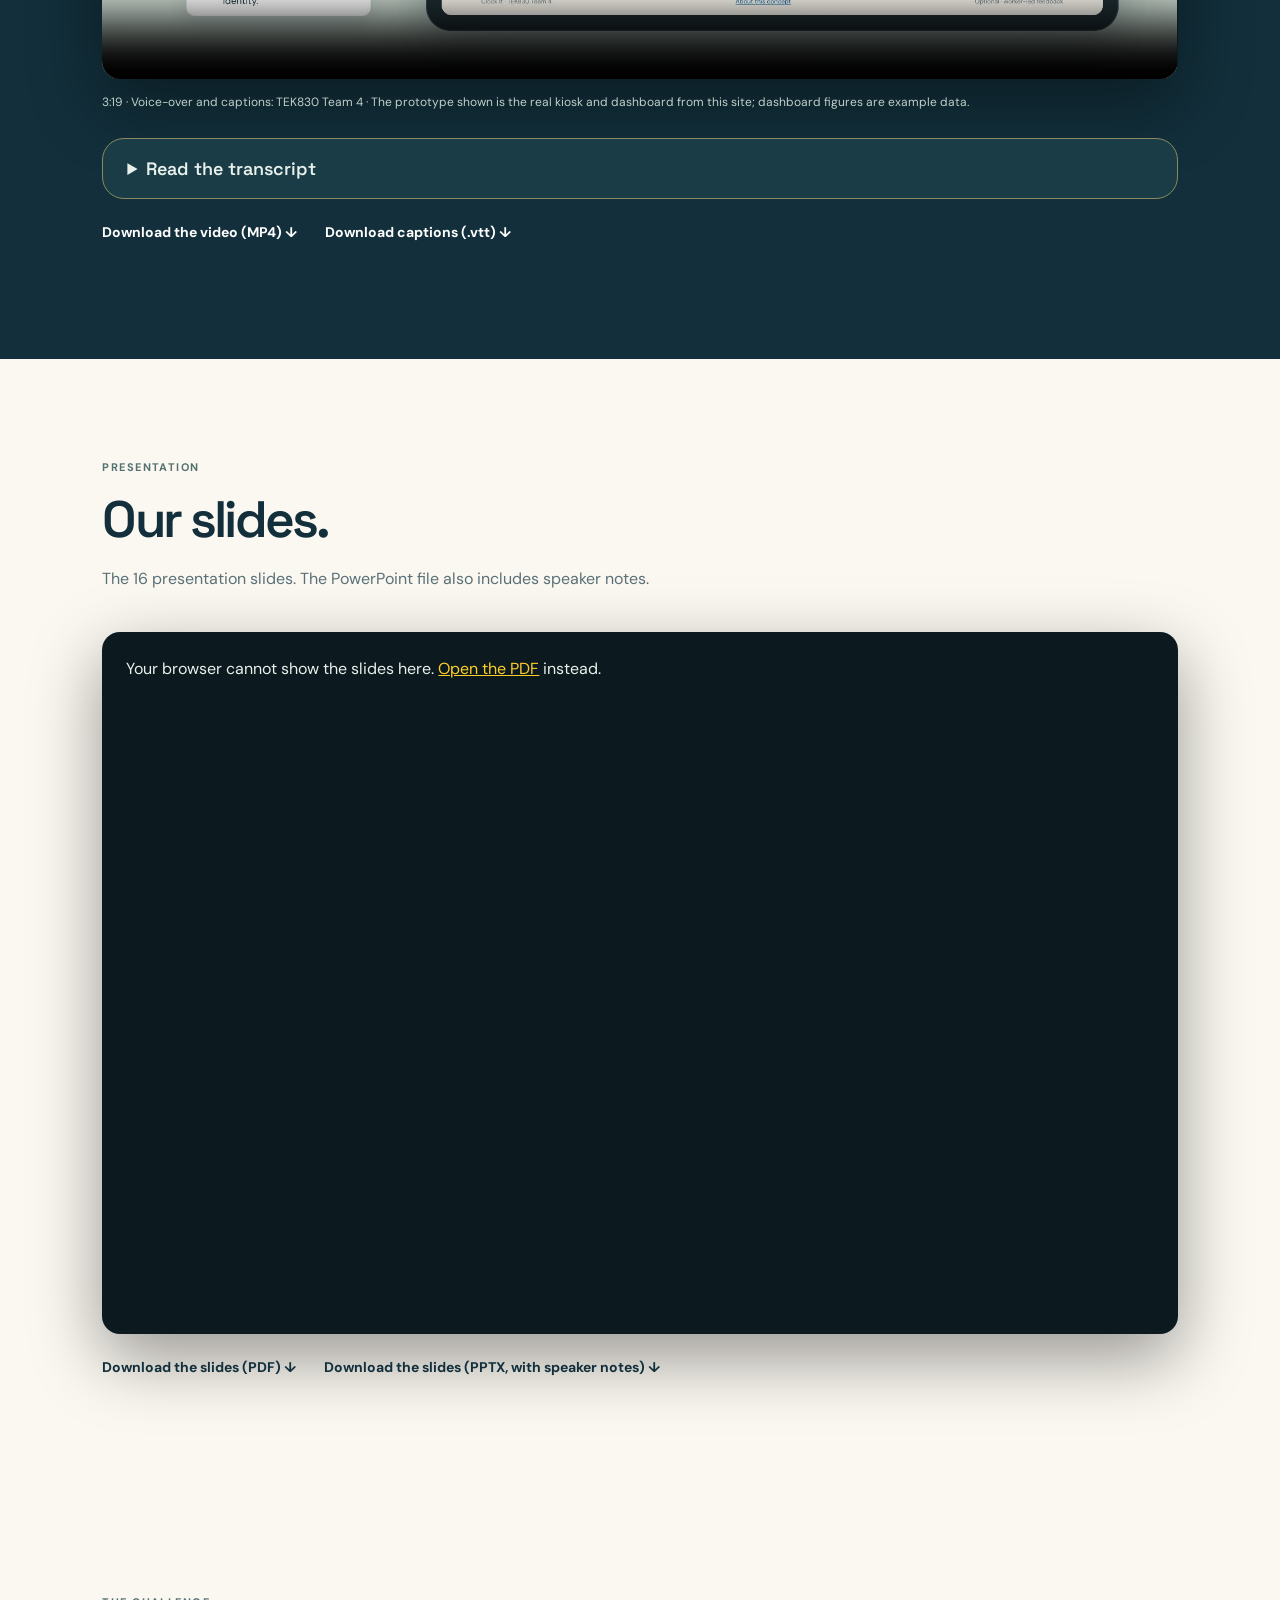
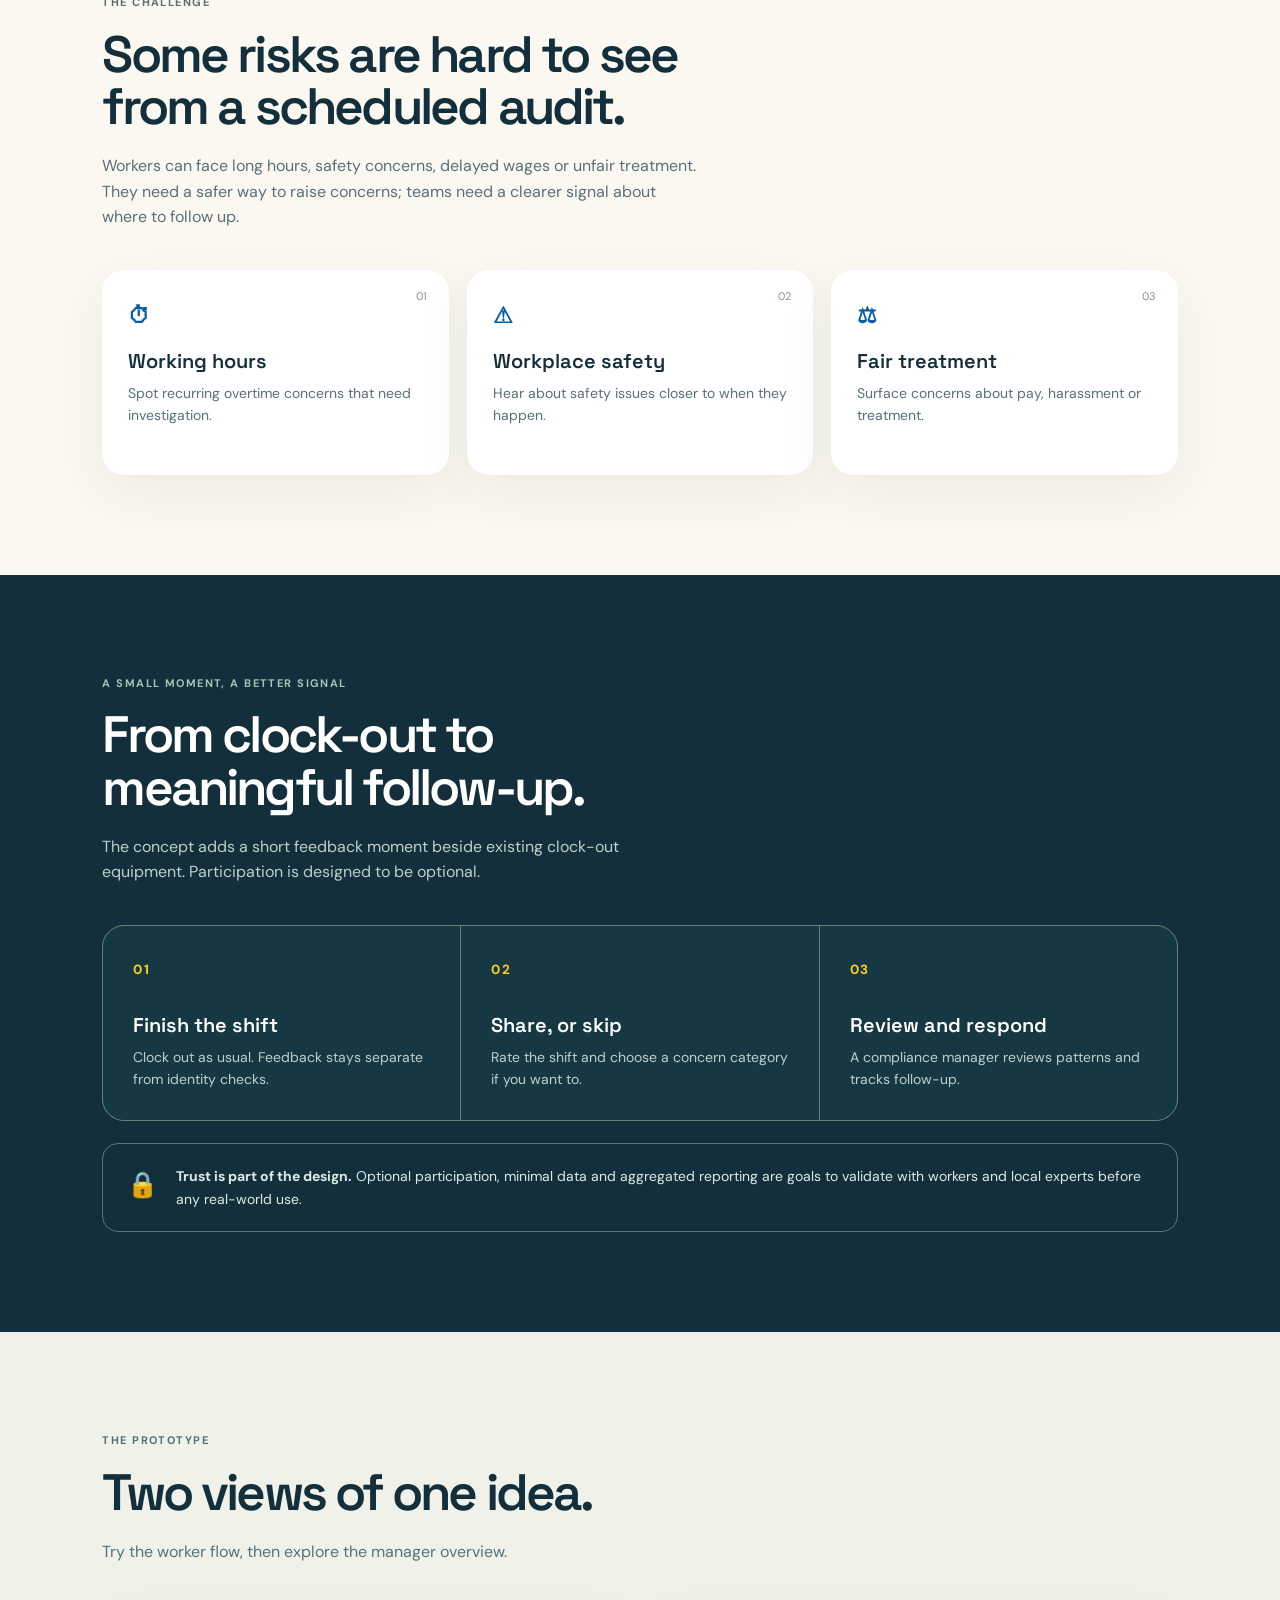
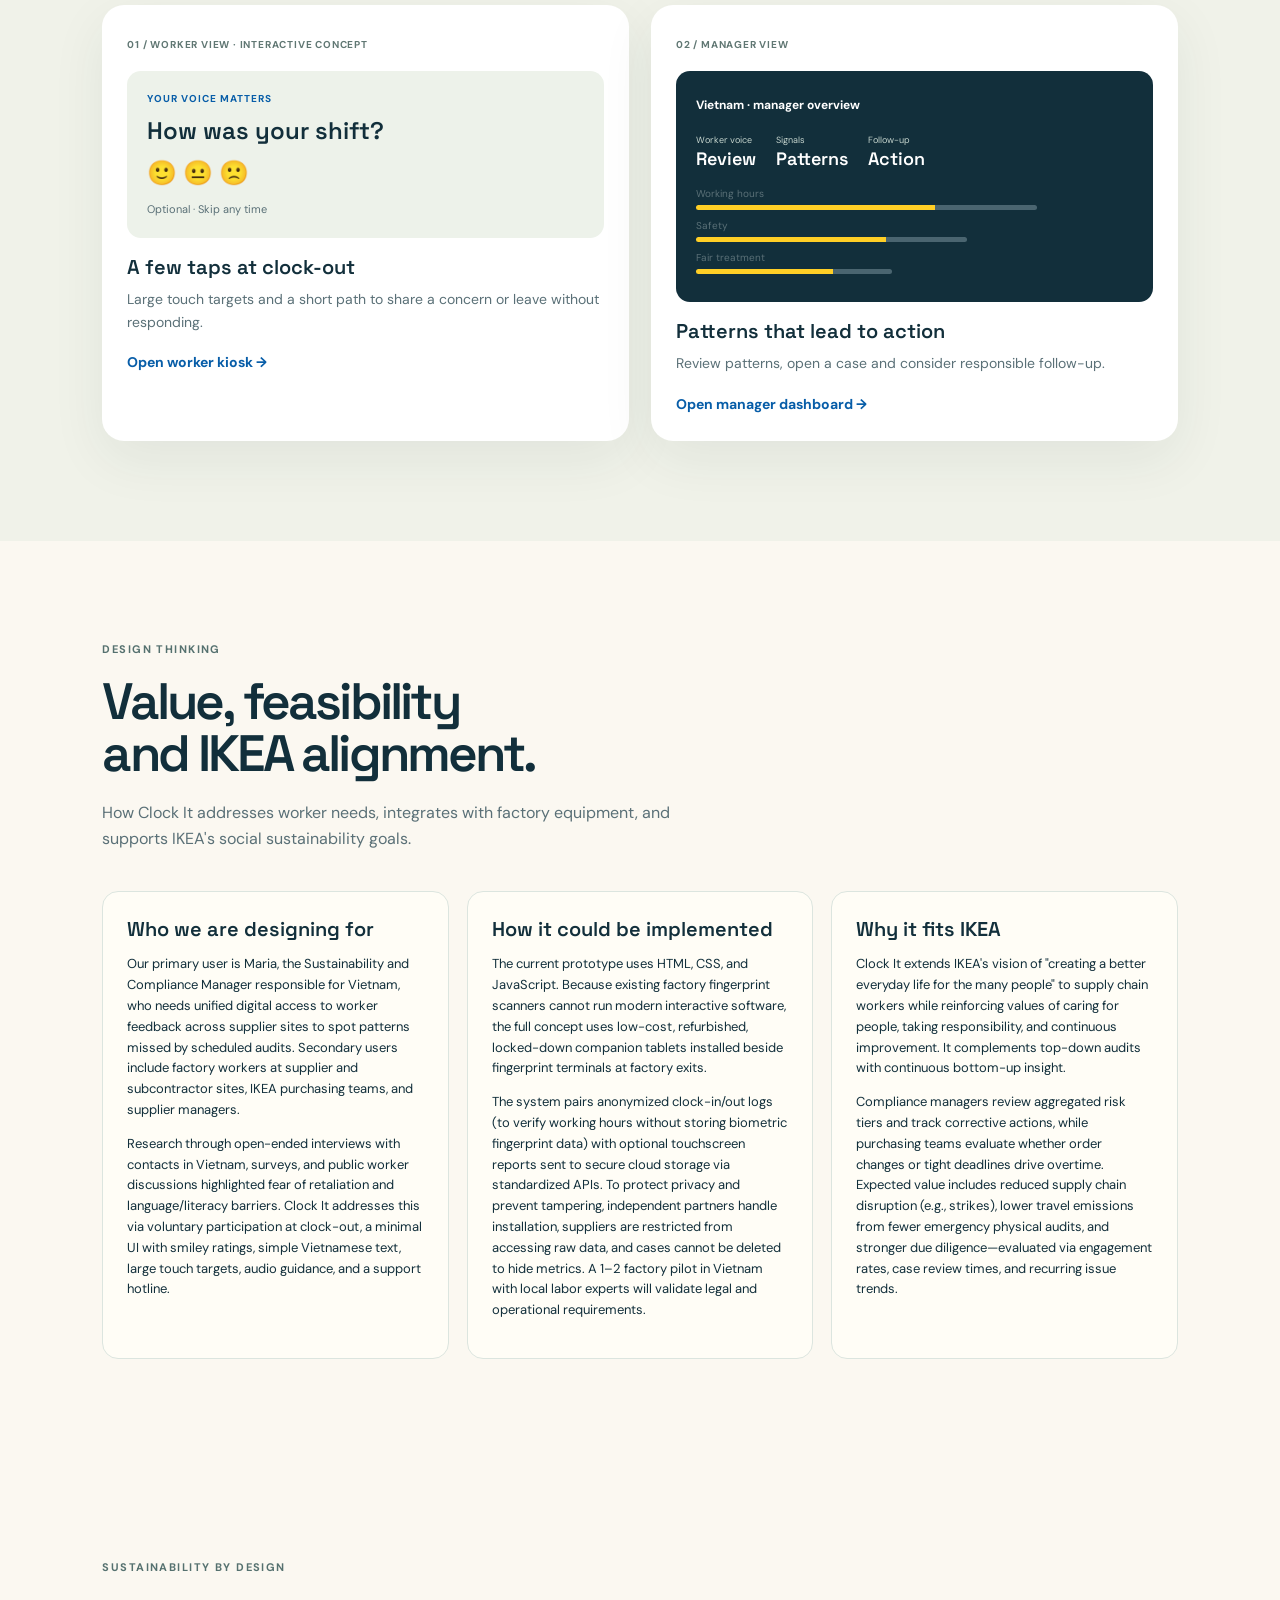
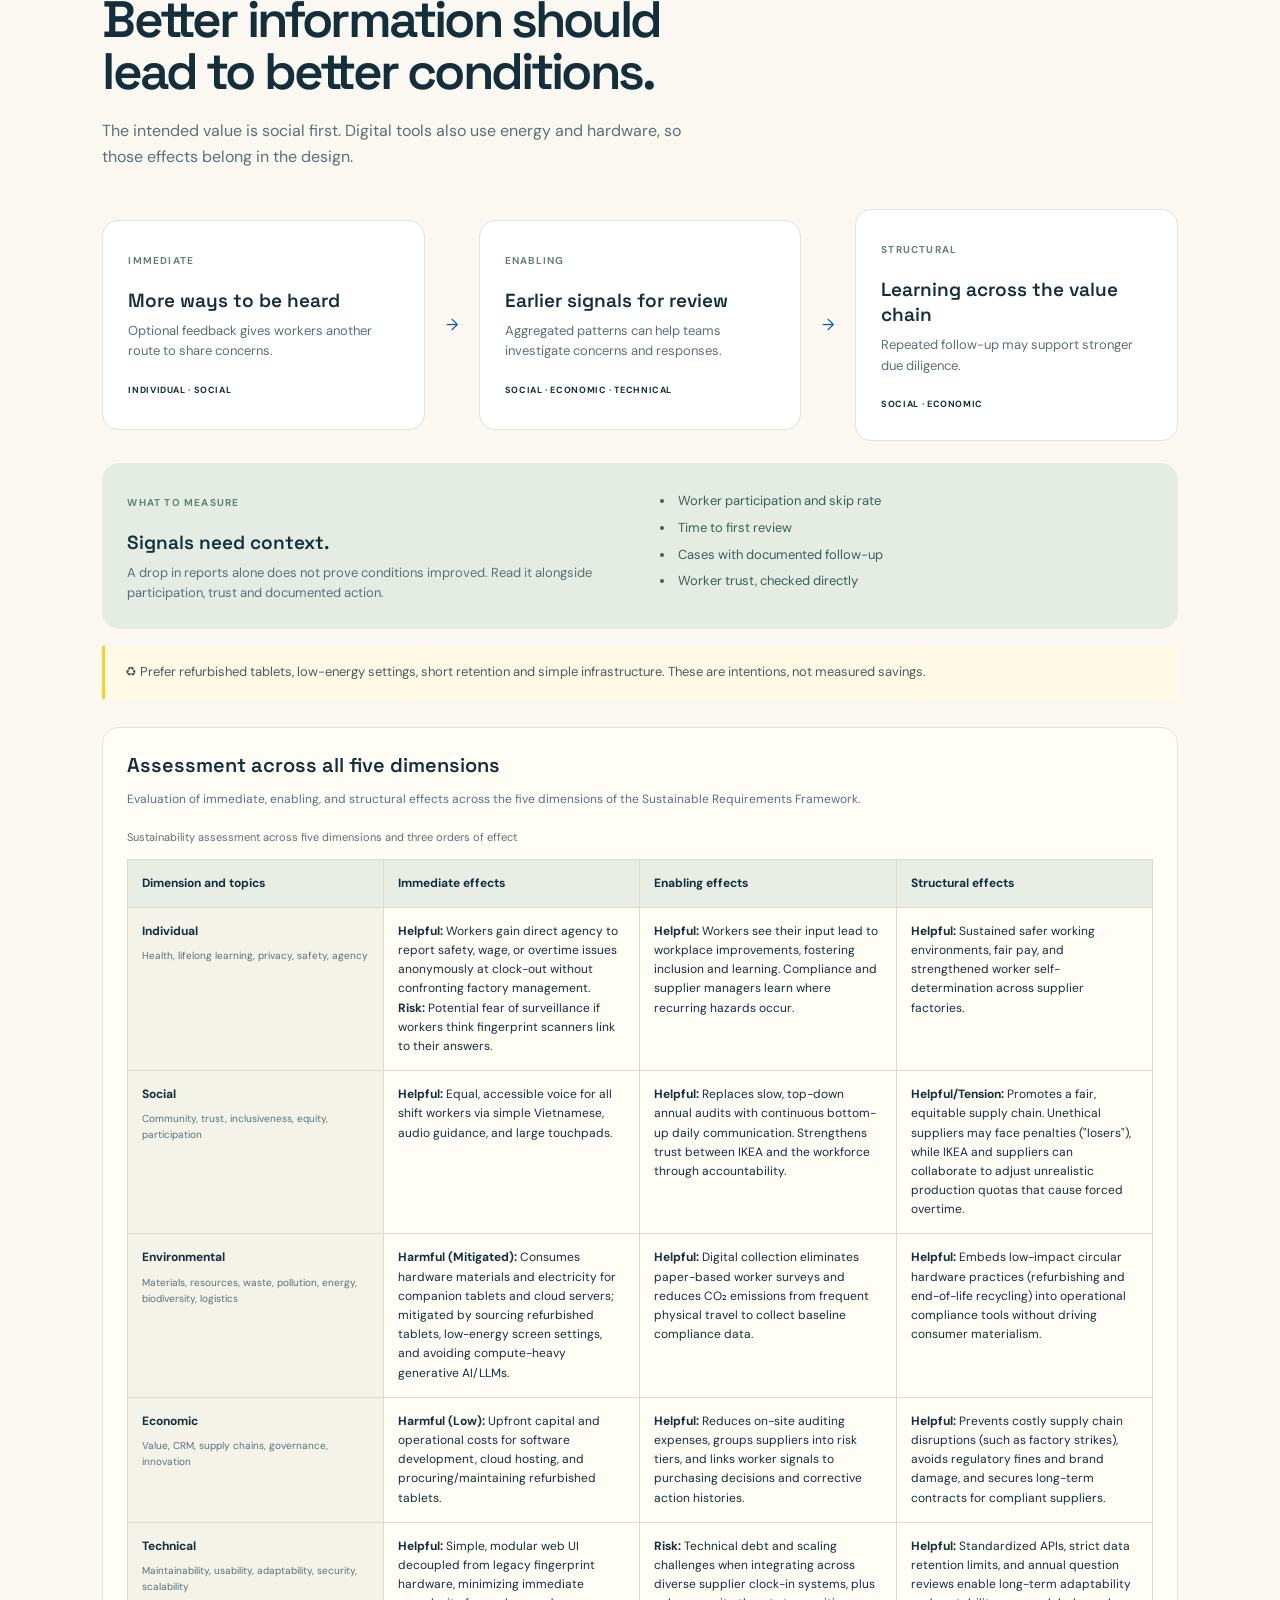
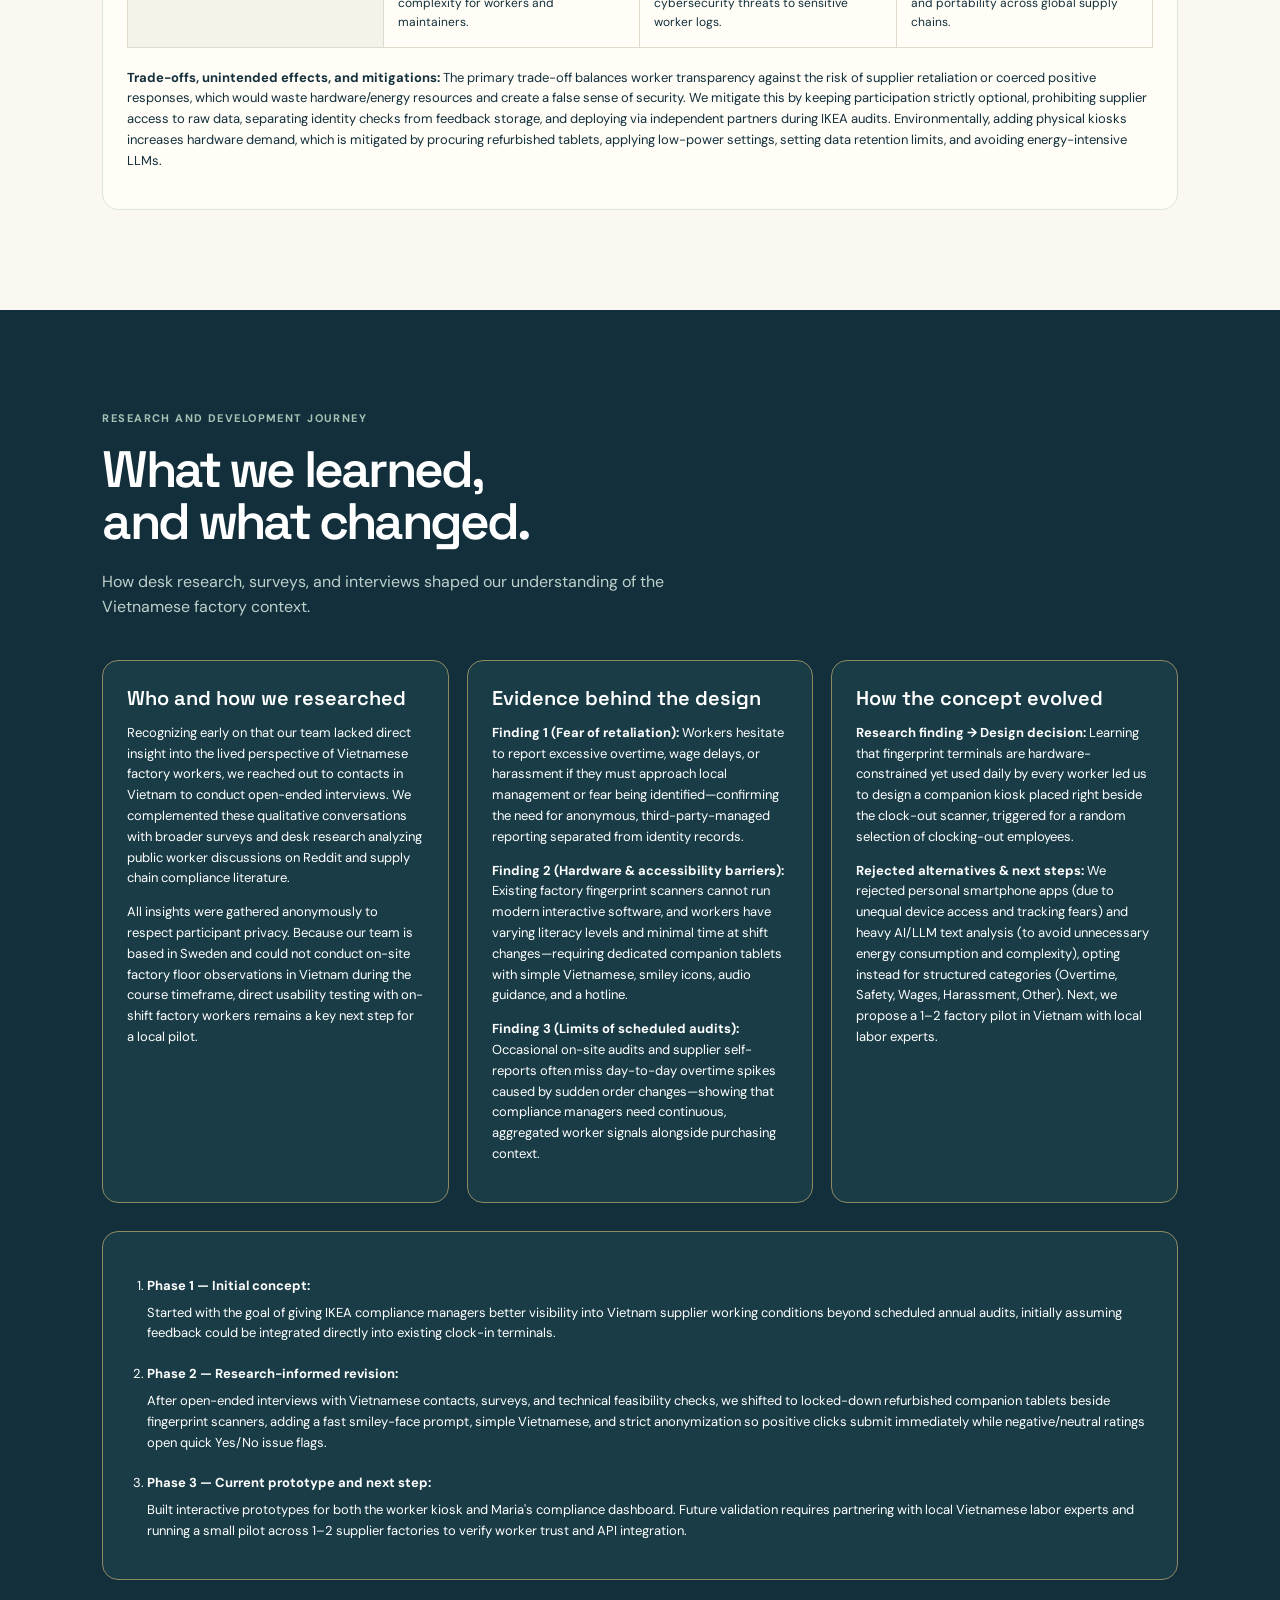
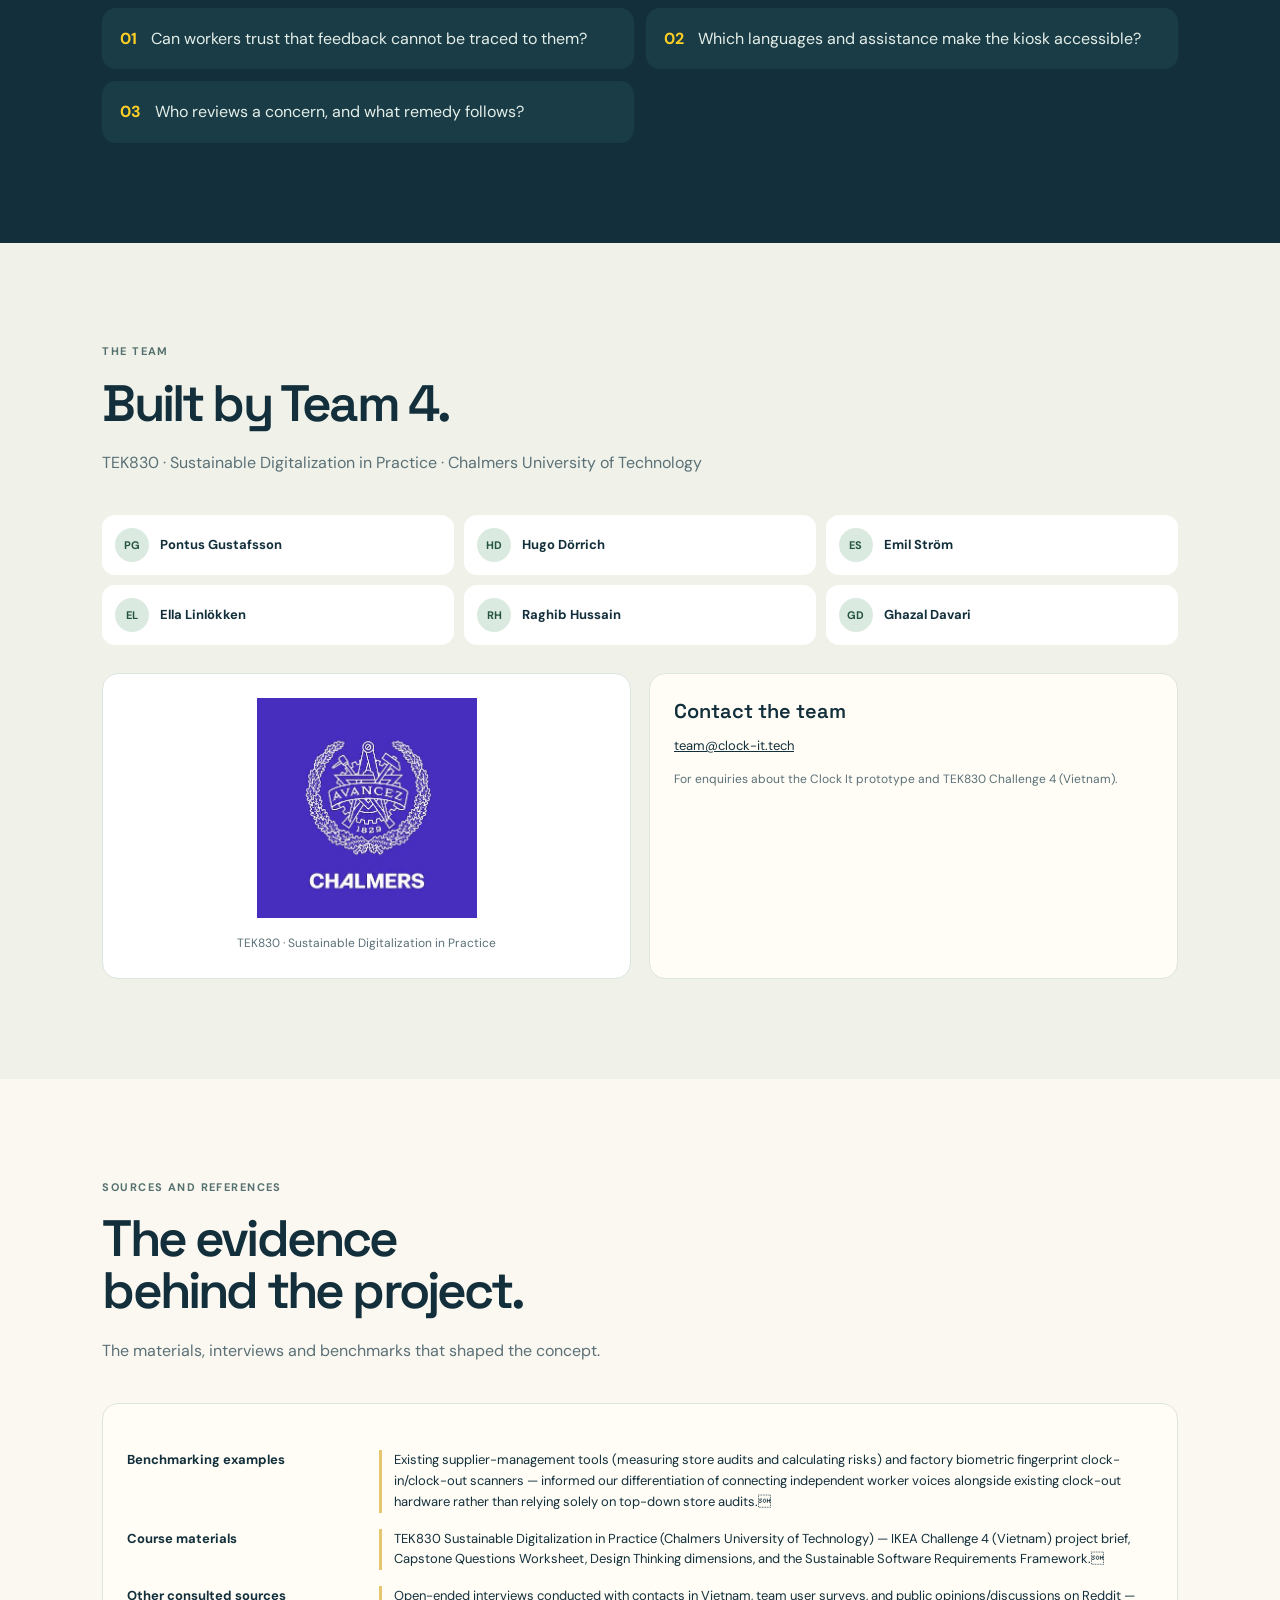
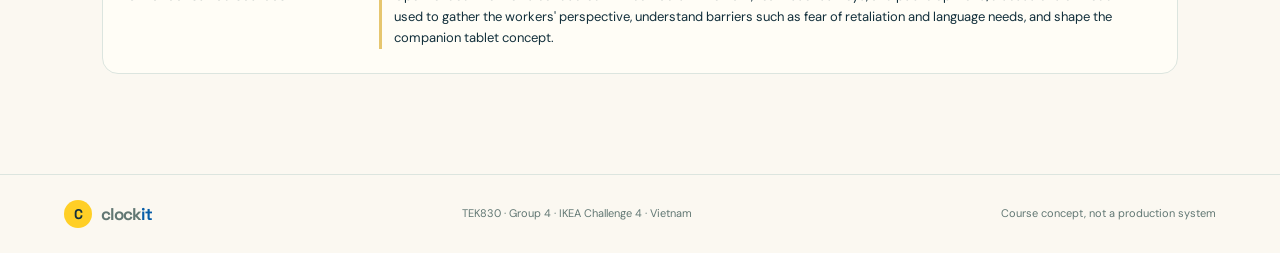
==== commit e5e68cc6: "Make the slides fallback text readable on the dark frame" ====
--- a/index.html
+++ b/index.html
@@ -60,7 +60,7 @@
     <p>The 16 presentation slides. The PowerPoint file also includes speaker notes.</p>
   </div>
   <figure class="slides-frame">
-    <object data="assets/clock-it-first-pitch.pdf#view=FitH" type="application/pdf" aria-label="Clock It presentation slides, 16 pages">
+    <object data="assets/clock-it-first-pitch.pdf#view=FitH" type="application/pdf" title="Clock It presentation slides" aria-label="Clock It presentation slides, 16 pages">
       <p>Your browser cannot show the slides here. <a href="assets/clock-it-first-pitch.pdf">Open the PDF</a> instead.</p>
     </object>
   </figure>
--- a/style.css
+++ b/style.css
@@ -783,5 +783,7 @@
 
 /* ---- presentation slides ---- */
 .slides-frame { margin:0; max-width:1100px; }
-.slides-frame object { display:block; width:100%; height:min(78vh,760px); min-height:420px; border-radius:18px; background:#0c1a1f; box-shadow:0 24px 70px #0006; }
+.slides-frame object { display:block; width:100%; height:min(78vh,760px); min-height:min(420px,78vh); border-radius:18px; background:#0c1a1f; color:#e8f0ec; box-shadow:0 24px 70px #0006; }
 @media(max-width:850px) { .slides-frame object { height:70vh; min-height:360px; } }
+.slides-frame object p { padding:24px; }
+.slides-frame object a { color:var(--yellow); text-decoration:underline; }
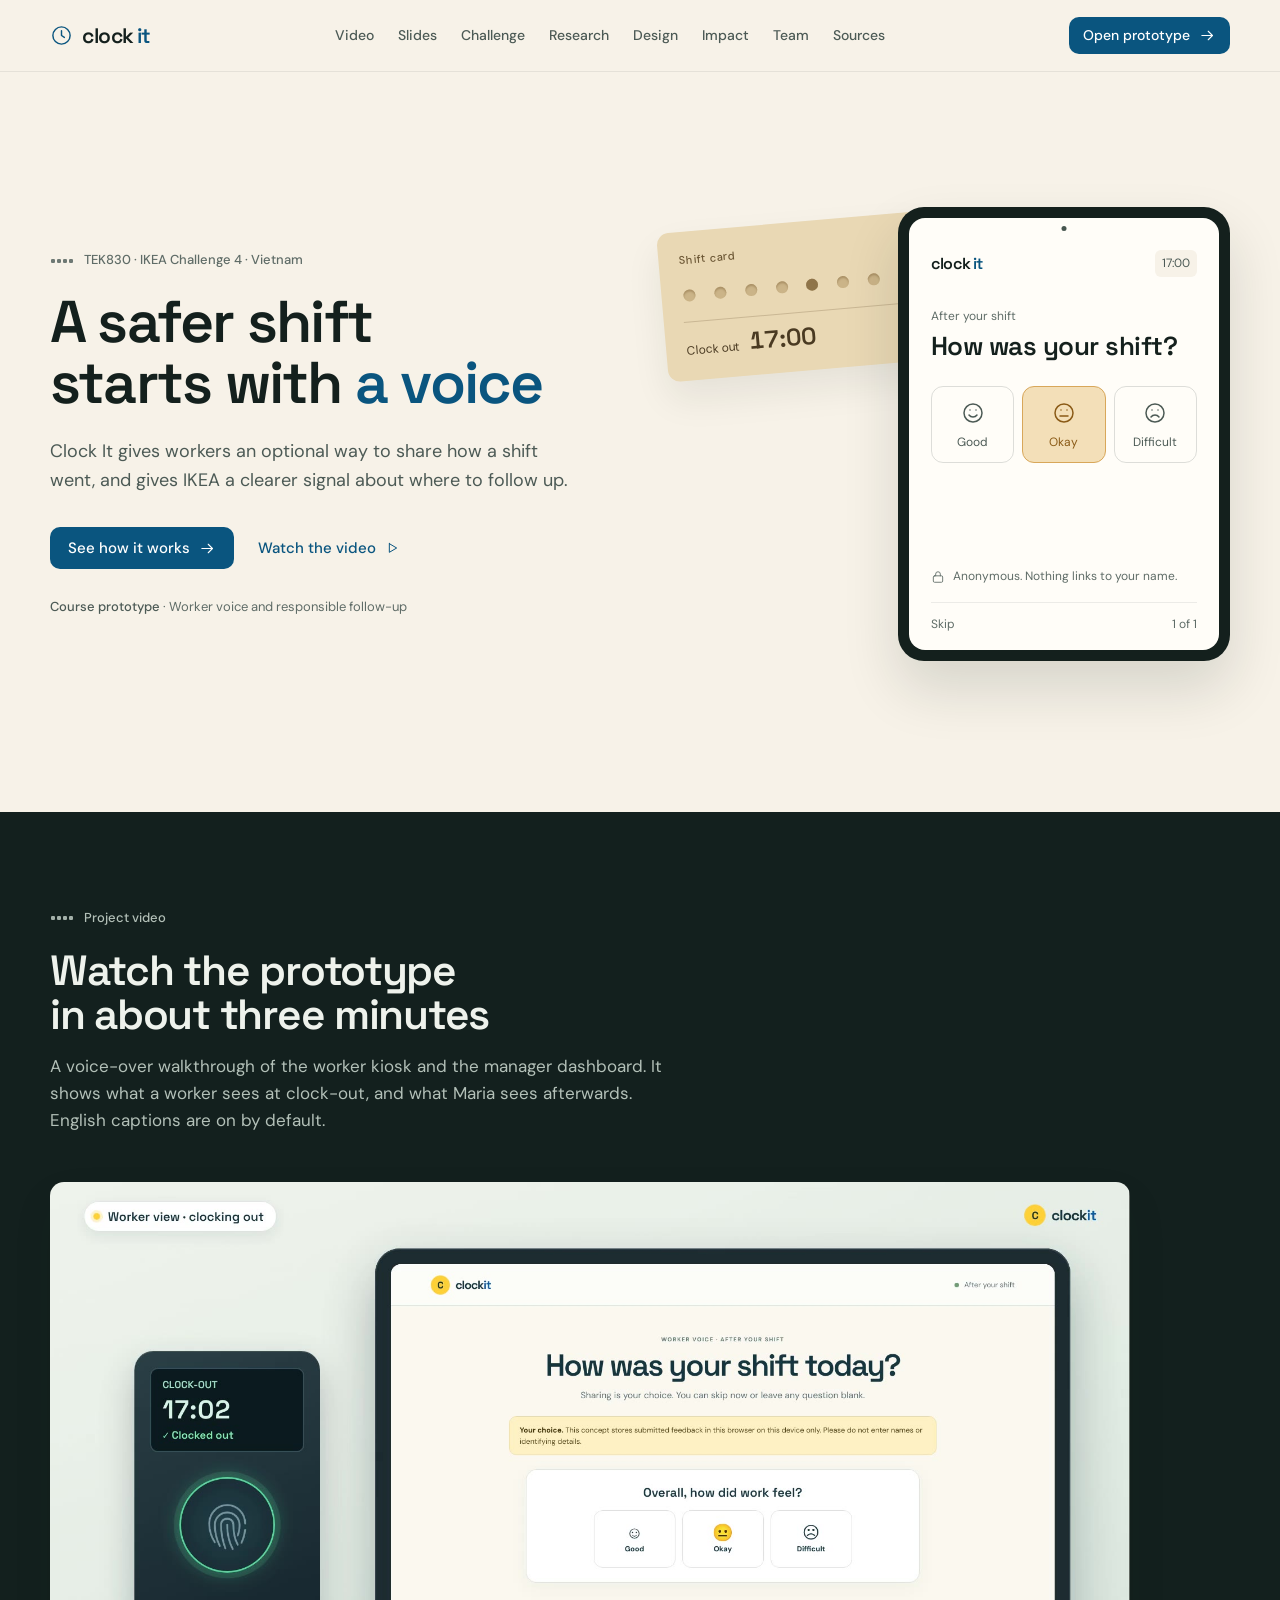
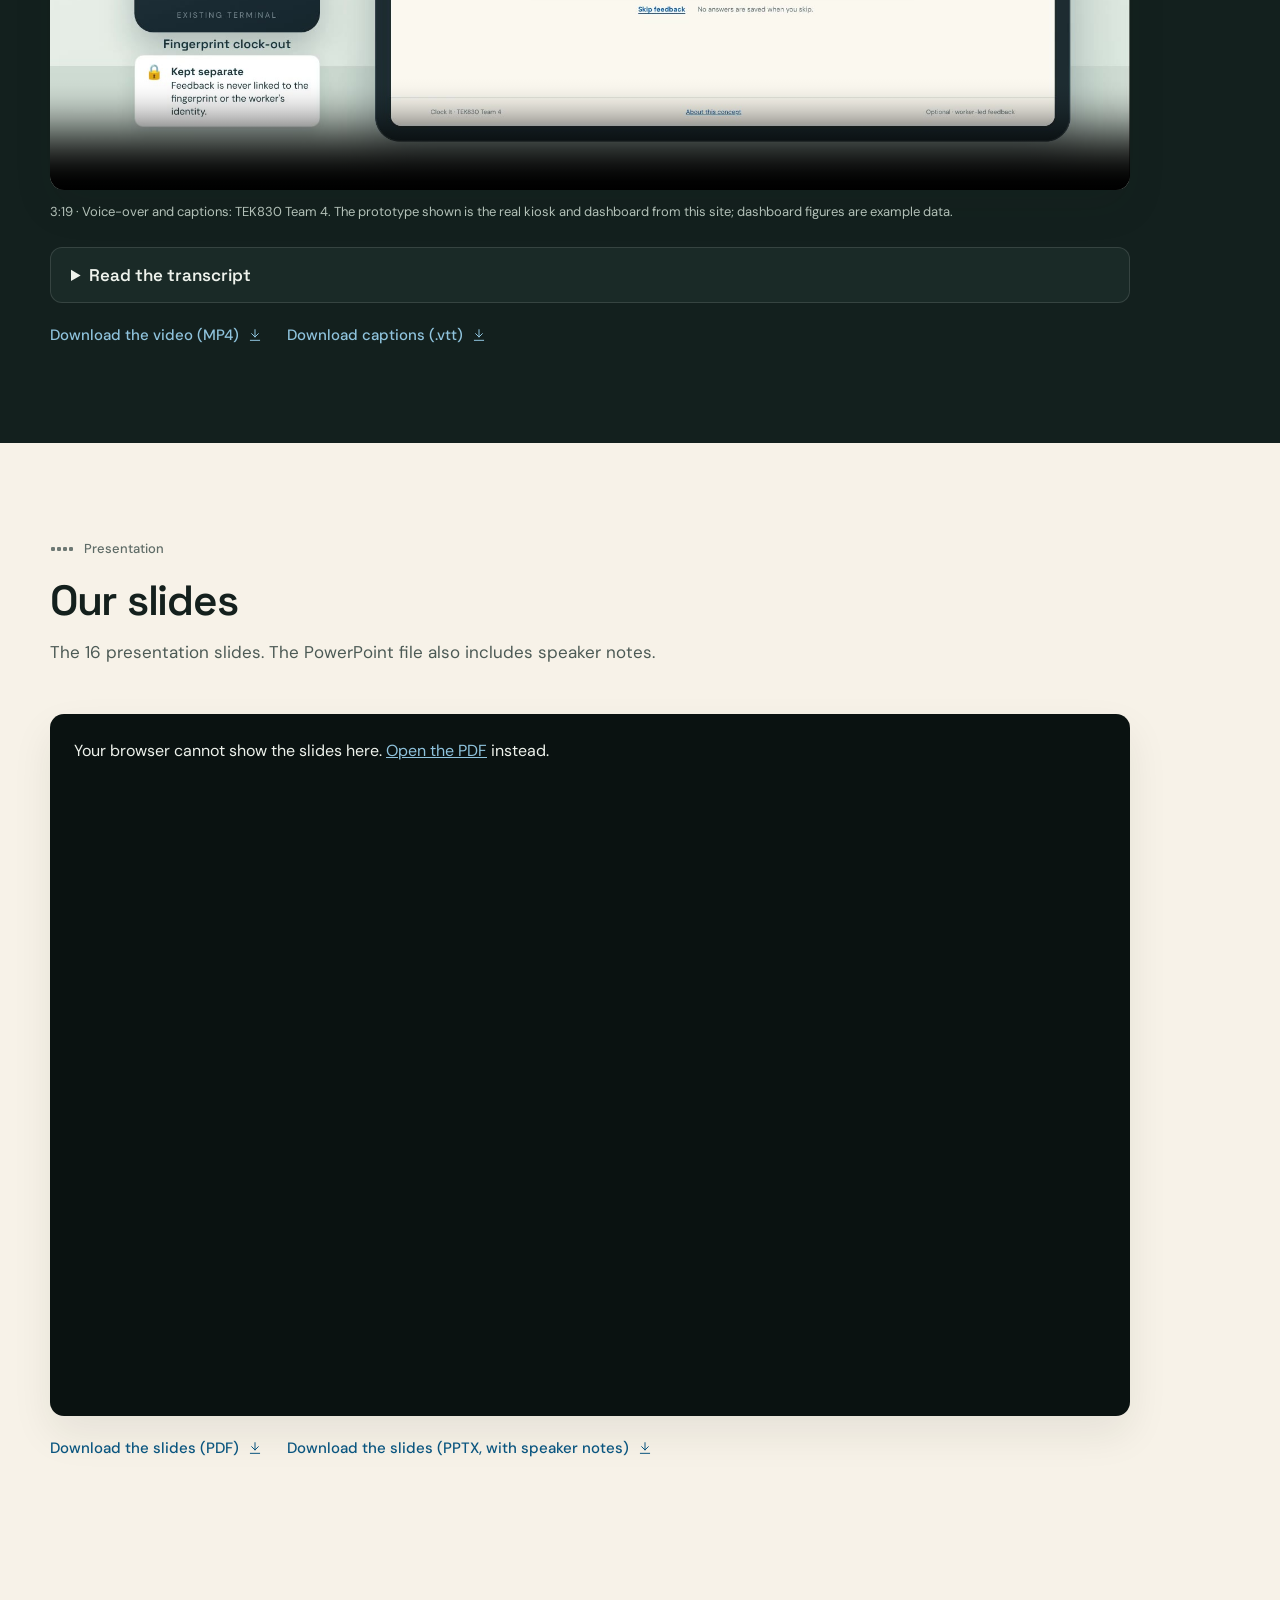
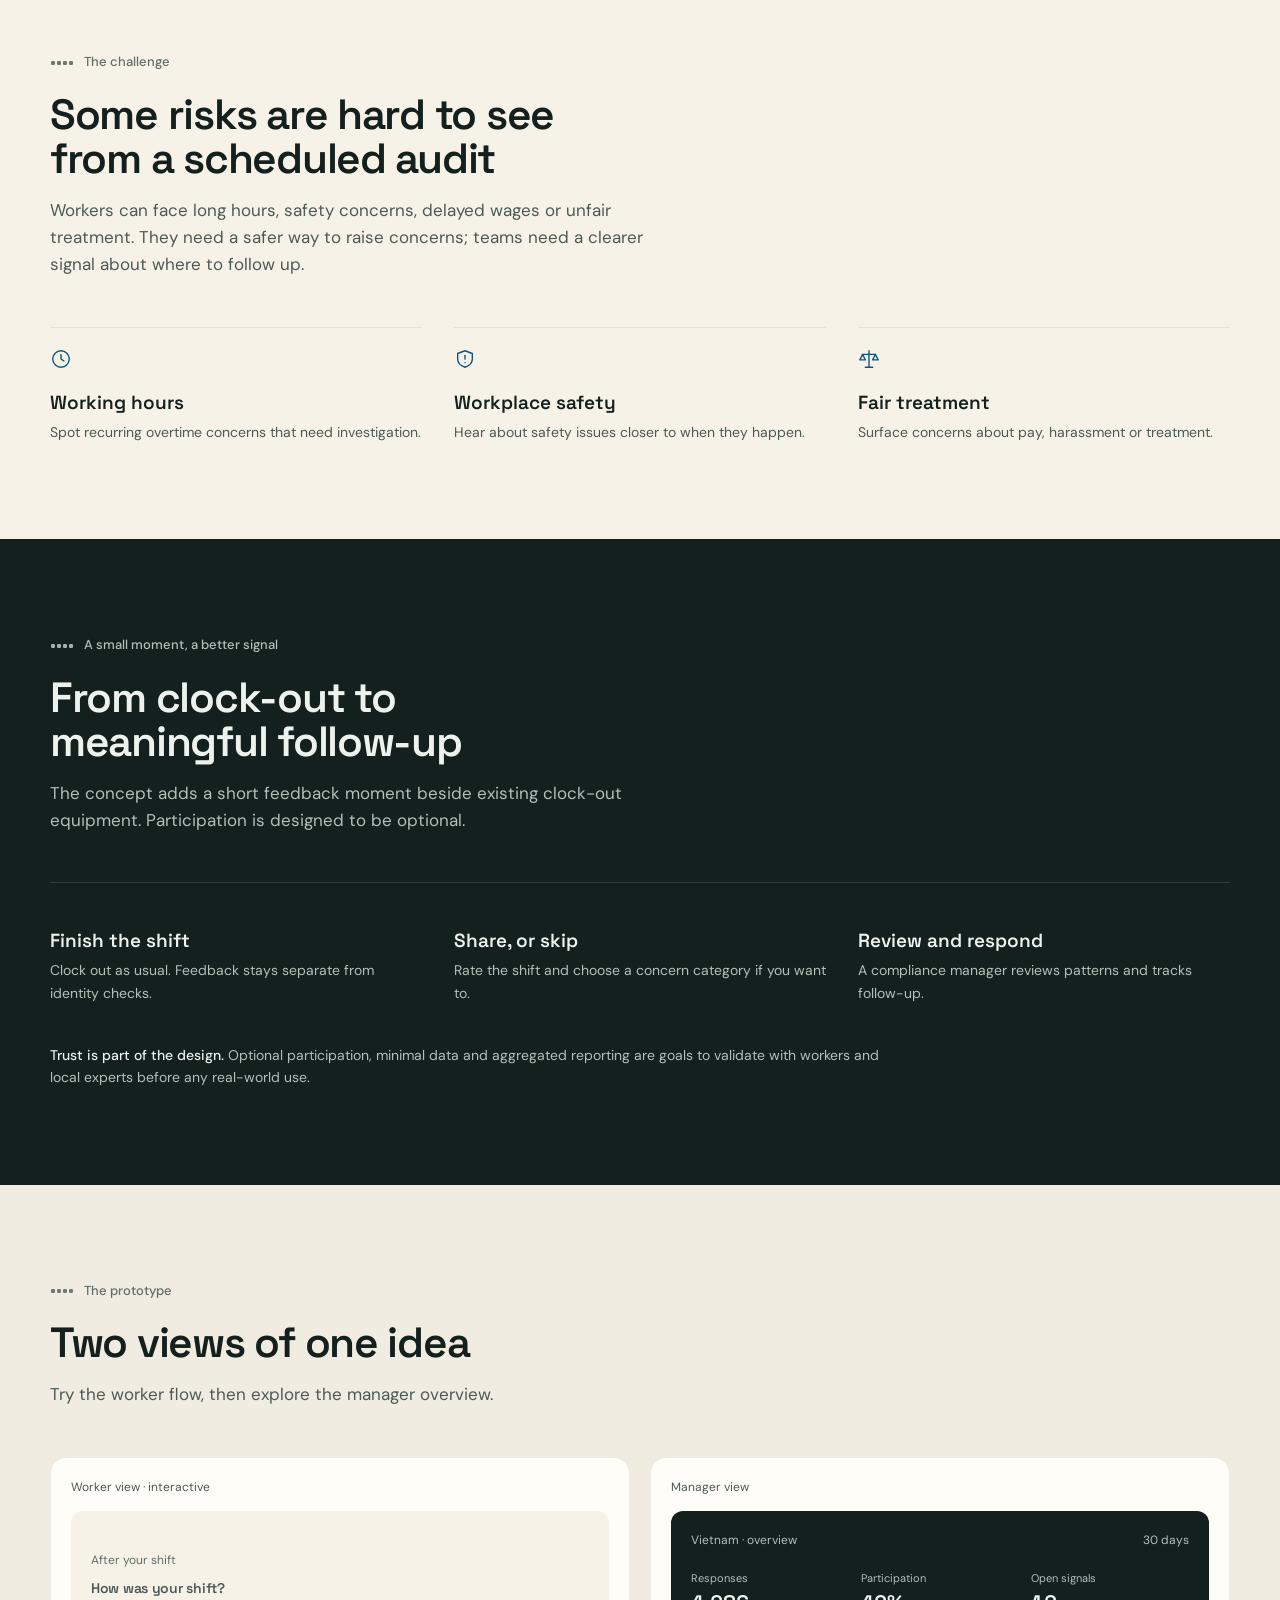
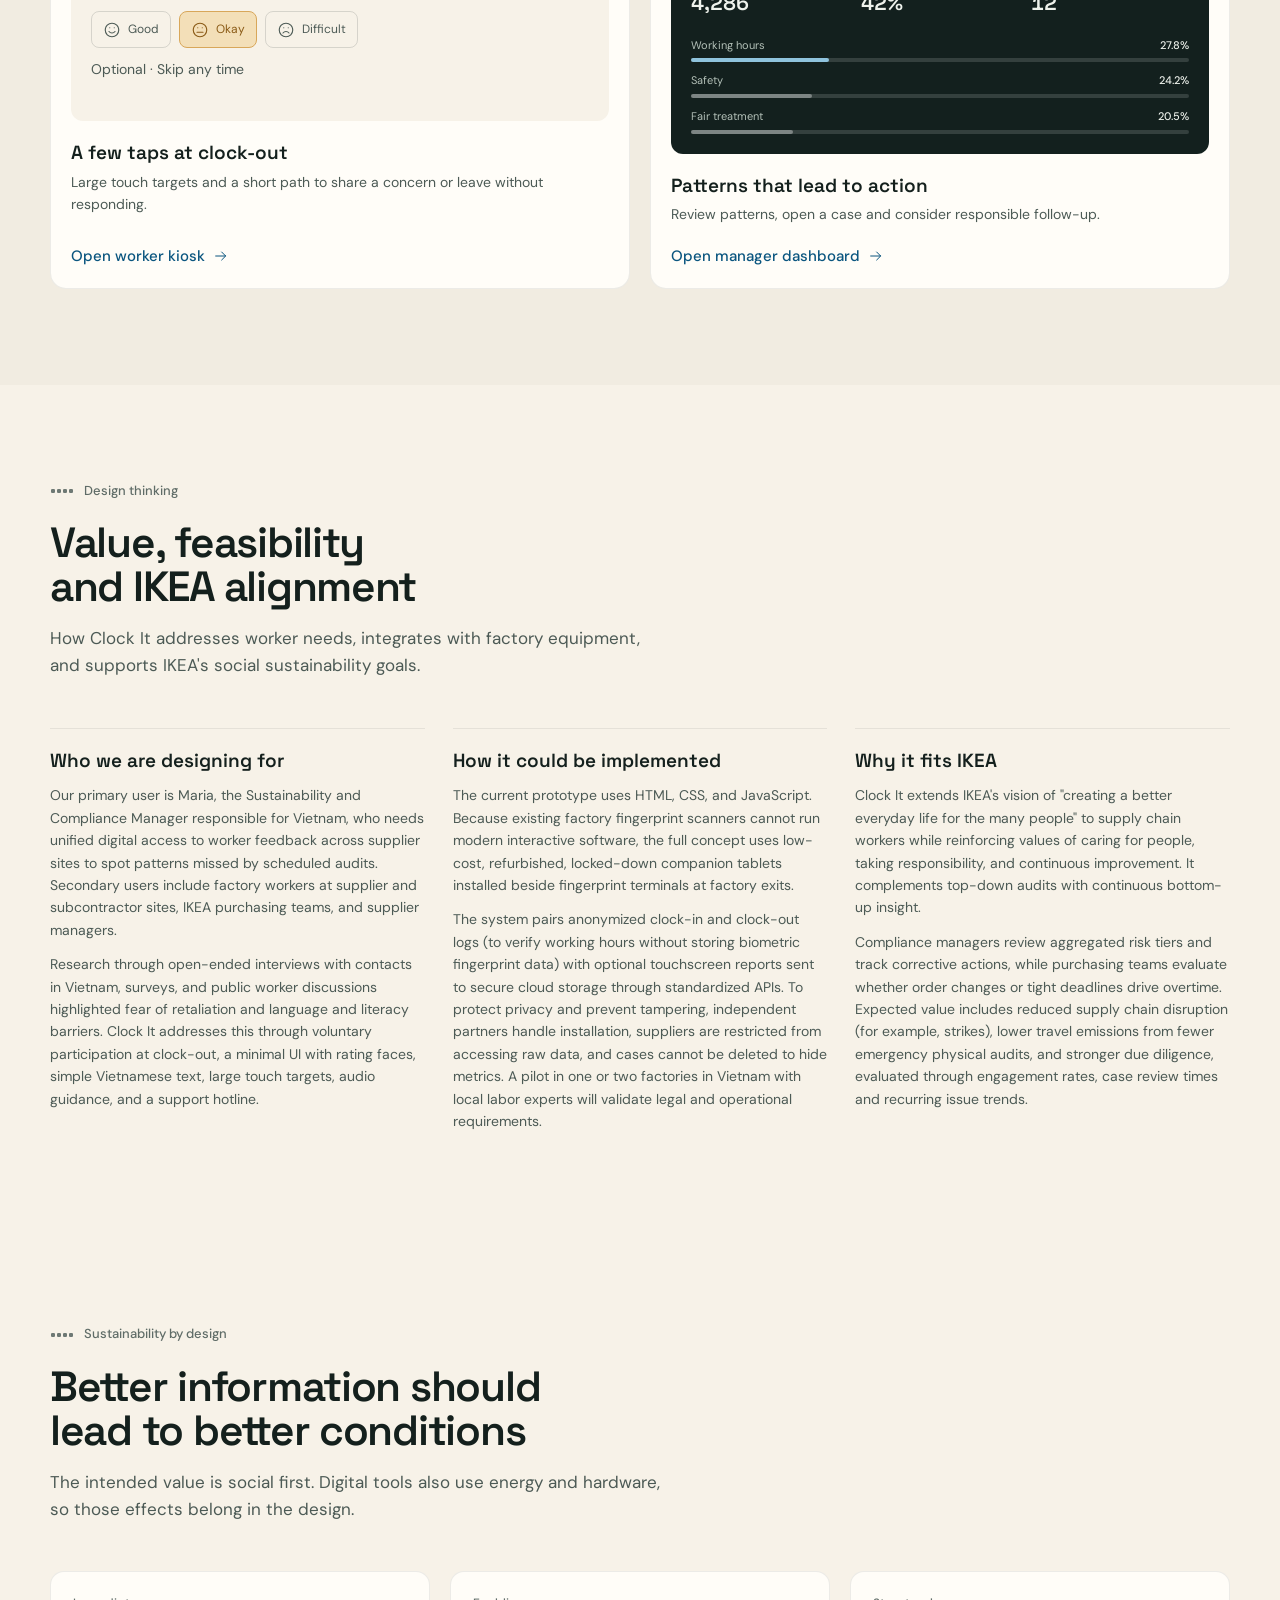
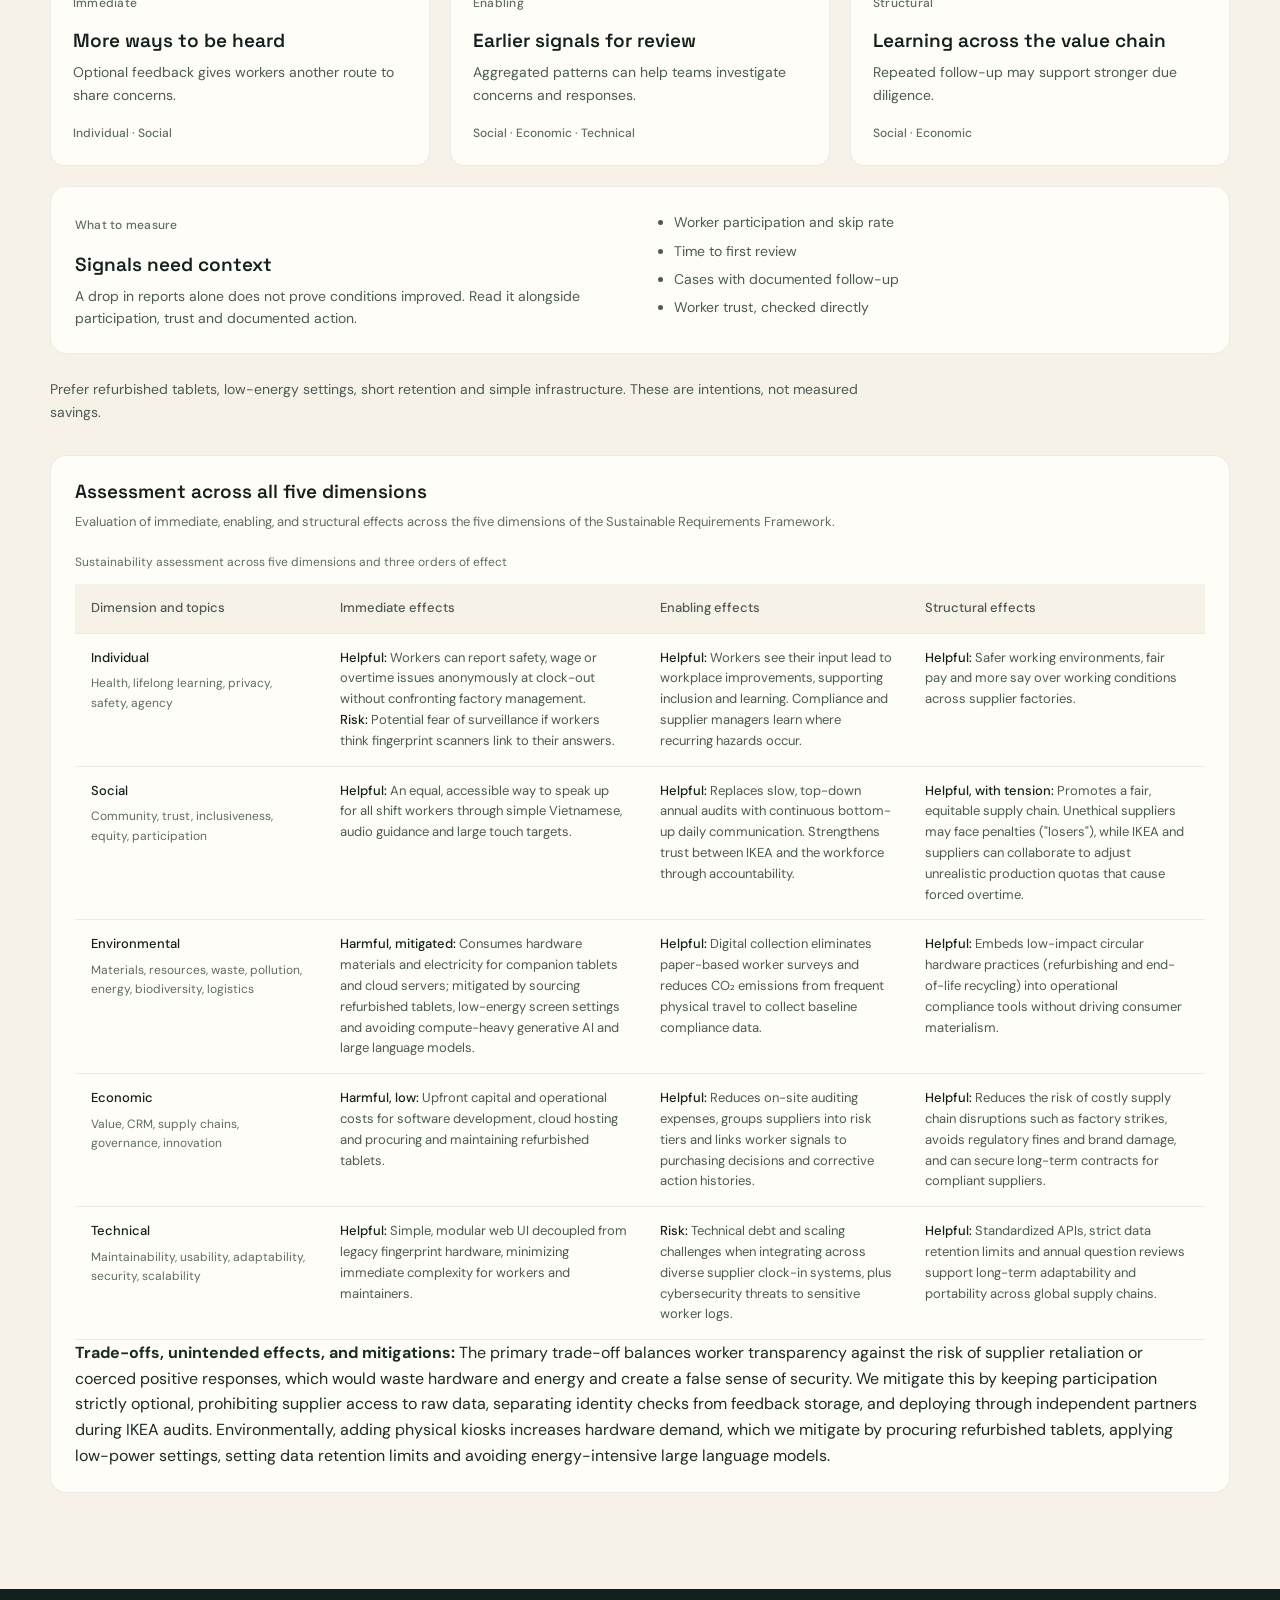
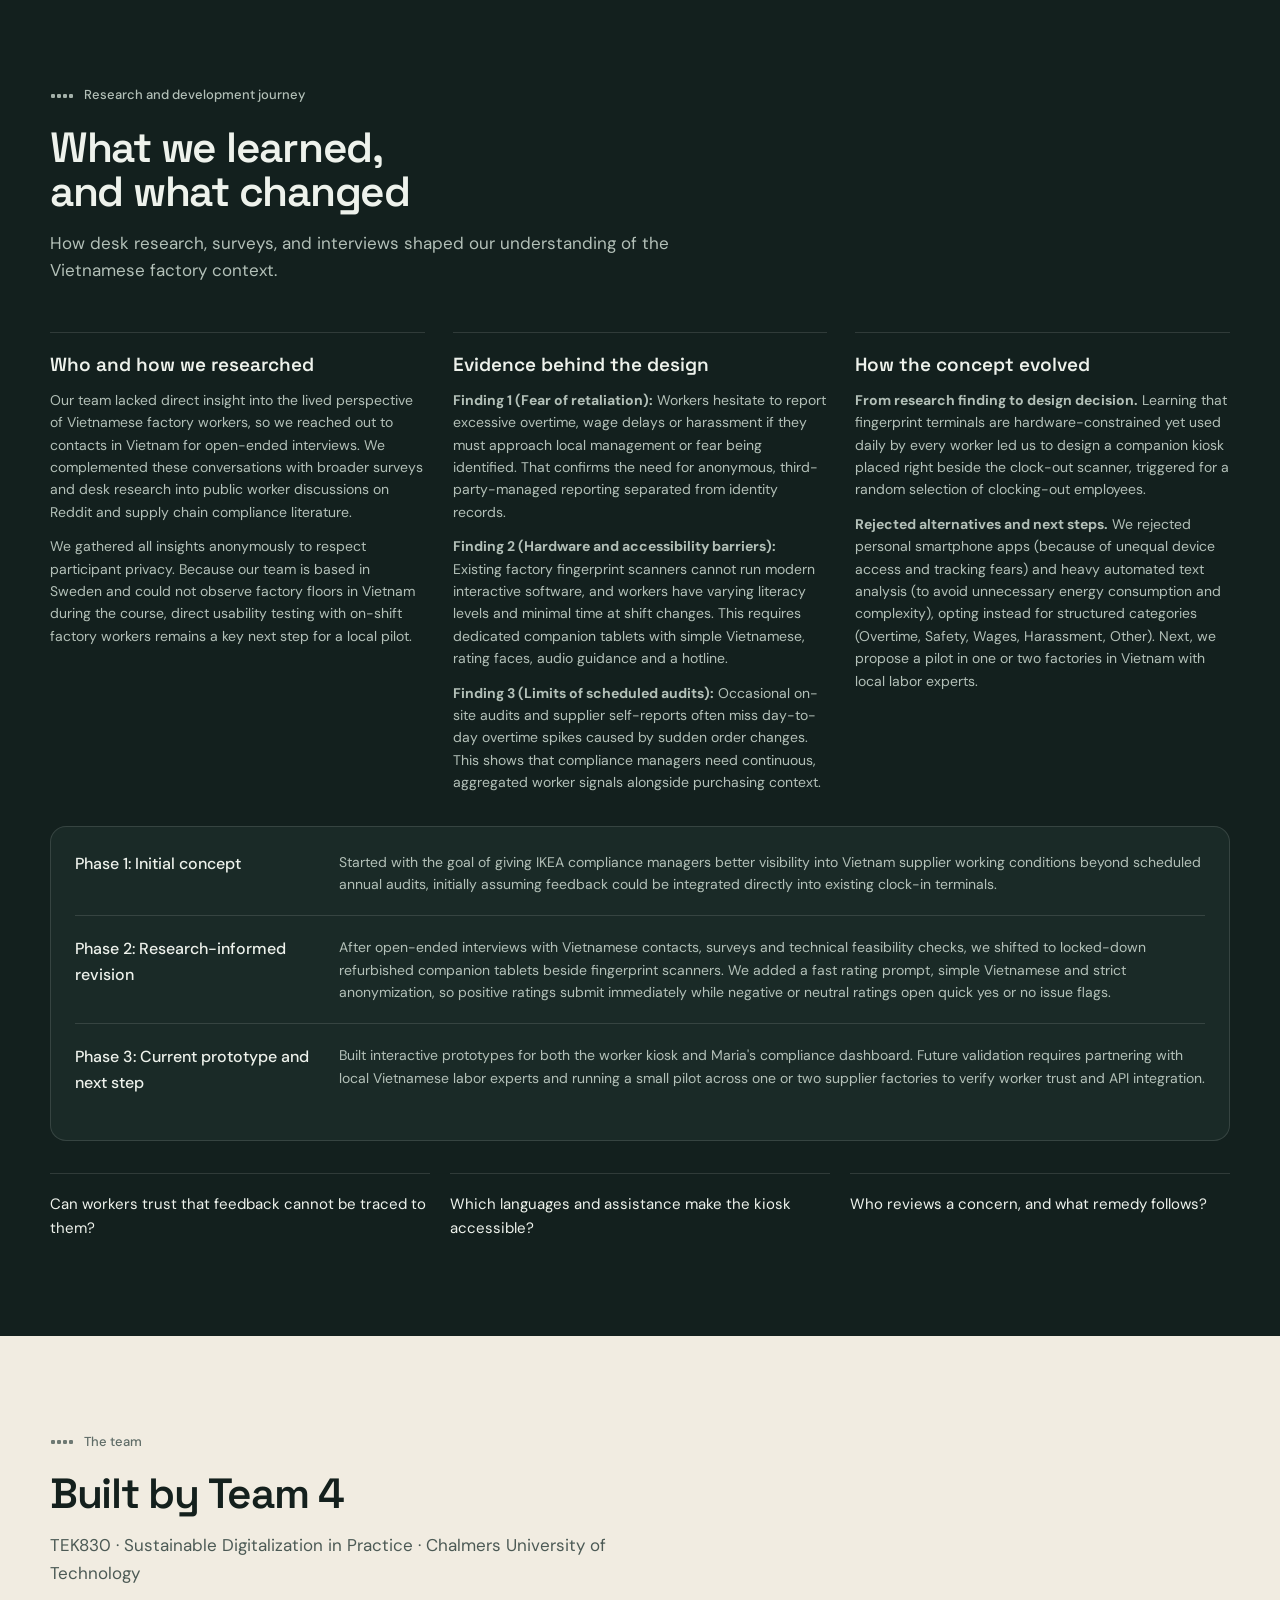
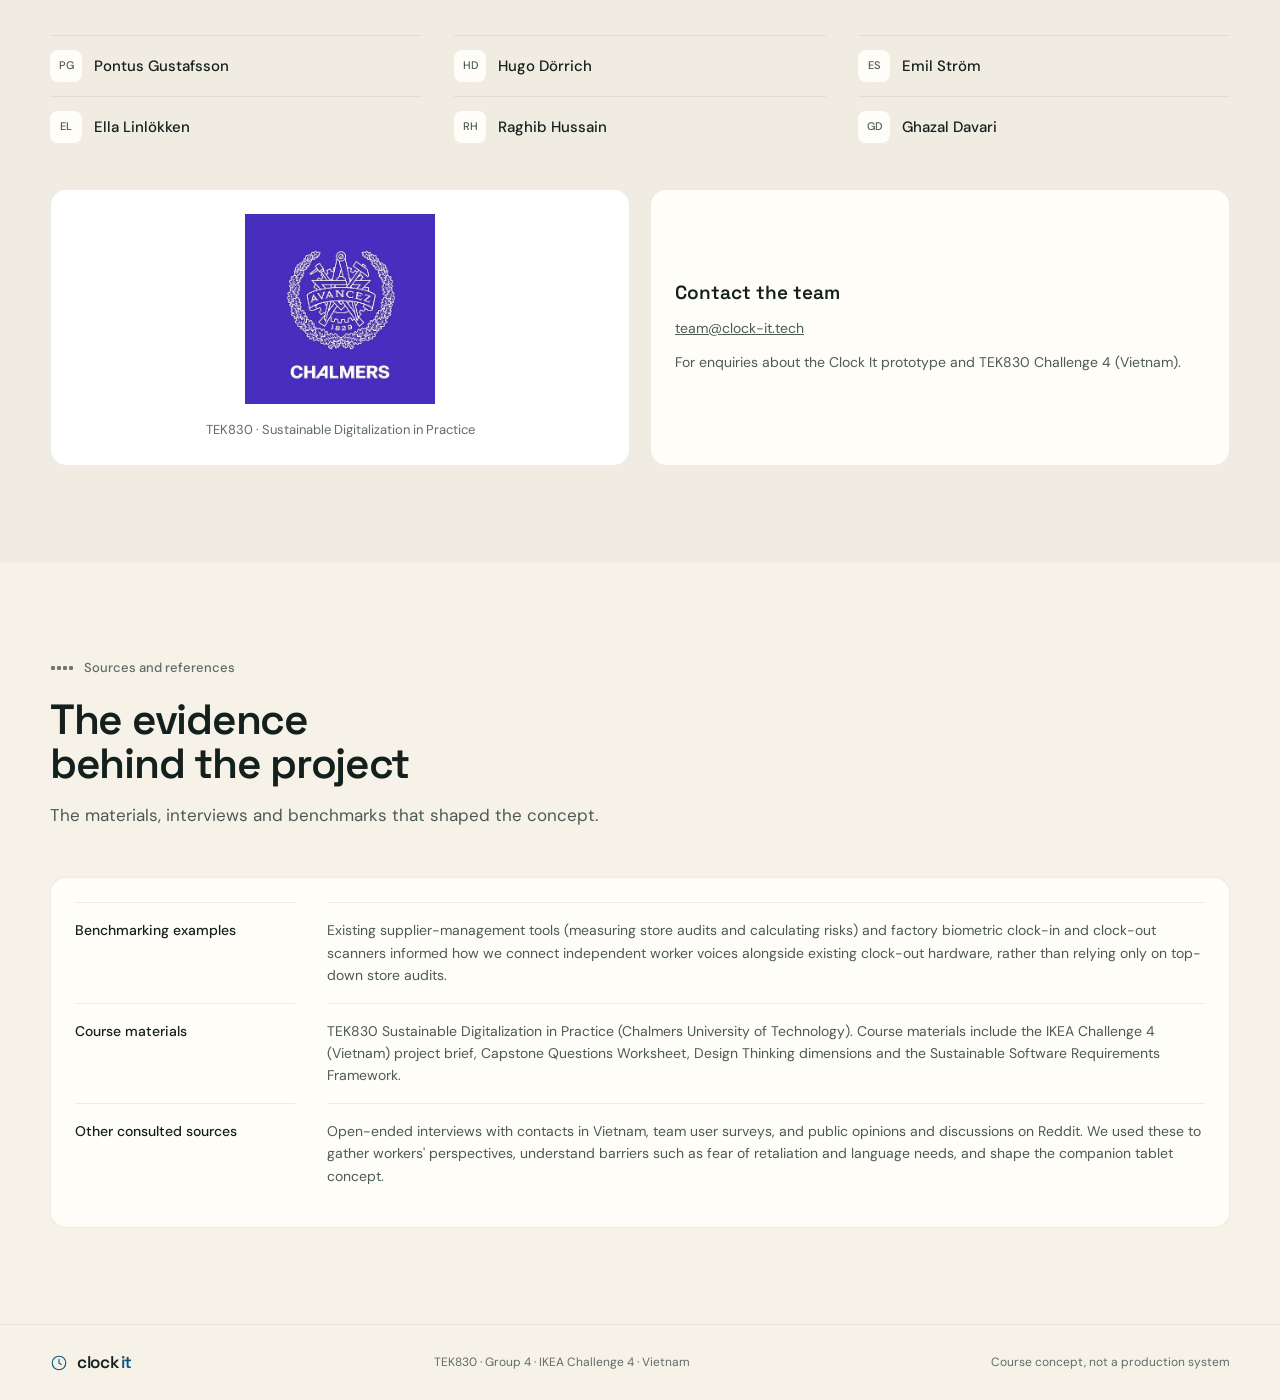
==== commit a9481cfd: "Redesign Clock It UI across site and prototypes Rebuild the showcase hero around the kiosk and shift" ====
--- a/index.html
+++ b/index.html
@@ -3,7 +3,7 @@
 <head>
   <meta charset="utf-8">
   <meta name="viewport" content="width=device-width,initial-scale=1">
-  <meta name="theme-color" content="#102c3a">
+  <meta name="theme-color" content="#f7f2e8">
   <title>Clock It | A safer shift starts with a voice</title>
   <meta name="description" content="Clock It is a TEK830 course concept for IKEA Challenge 4 (Vietnam): an optional clock-out feedback kiosk that gives factory workers a voice and helps compliance teams spot patterns worth a closer look.">
   <meta name="robots" content="index,follow,max-image-preview:large">
@@ -18,25 +18,79 @@
   <meta name="twitter:title" content="Clock It | A safer shift starts with a voice">
   <meta name="twitter:description" content="An optional clock-out feedback concept that gives workers a voice and helps IKEA spot patterns that deserve follow-up.">
   <link rel="preconnect" href="https://fonts.googleapis.com"><link rel="preconnect" href="https://fonts.gstatic.com" crossorigin>
-  <link href="https://fonts.googleapis.com/css2?family=DM+Sans:wght@400;500;600;700&family=Space+Grotesk:wght@500;600;700&display=swap" rel="stylesheet">
-  <link rel="stylesheet" href="style.css?v=3">
+  <link href="https://fonts.googleapis.com/css2?family=DM+Sans:wght@400;500;600&family=Space+Grotesk:wght@500;600&display=swap" rel="stylesheet">
+  <link rel="stylesheet" href="style.css?v=12">
+  <link rel="stylesheet" href="sections.css?v=6">
+  <link rel="stylesheet" href="responsive.css?v=6">
   <script type="application/ld+json">{"@context":"https://schema.org","@type":"WebSite","name":"Clock It","url":"https://clock-it.tech/","description":"A TEK830 course concept for IKEA Challenge 4 (Vietnam): optional worker feedback at clock-out.","inLanguage":"en","publisher":{"@type":"CollegeOrUniversity","name":"Chalmers University of Technology"}}</script>
   <script type="application/ld+json">{"@context":"https://schema.org","@type":"VideoObject","name":"Clock It: prototype walkthrough","description":"Voice-over walkthrough of the Clock It worker feedback kiosk and the manager dashboard, a TEK830 concept for IKEA Challenge 4 (Vietnam).","thumbnailUrl":"https://clock-it.tech/assets/clock-it-demo-poster.jpg","uploadDate":"2026-10-29","duration":"PT3M19S","contentUrl":"https://clock-it.tech/assets/clock-it-demo.mp4","inLanguage":"en"}</script>
 </head>
 <body>
+<svg class="sprite" aria-hidden="true" focusable="false">
+  <symbol id="i-clock" viewBox="0 0 24 24"><circle cx="12" cy="12" r="9"/><path d="M12 7v5l3 2"/></symbol>
+  <symbol id="i-arrow-right" viewBox="0 0 24 24"><path d="M4 12h15"/><path d="m13 6 6 6-6 6"/></symbol>
+  <symbol id="i-play" viewBox="0 0 24 24"><path d="M8 5.5v13l11-6.5-11-6.5Z"/></symbol>
+  <symbol id="i-download" viewBox="0 0 24 24"><path d="M12 4v11"/><path d="m7 10 5 5 5-5"/><path d="M5 20h14"/></symbol>
+  <symbol id="i-menu" viewBox="0 0 24 24"><path d="M4 7h16"/><path d="M4 12h16"/><path d="M4 17h16"/></symbol>
+  <symbol id="i-lock" viewBox="0 0 24 24"><rect x="4" y="10" width="16" height="11" rx="2"/><path d="M8 10V7a4 4 0 0 1 8 0v3"/></symbol>
+  <symbol id="i-smile" viewBox="0 0 24 24"><circle cx="12" cy="12" r="9"/><path d="M8 14s1.5 2 4 2 4-2 4-2"/><path d="M9 9h.01"/><path d="M15 9h.01"/></symbol>
+  <symbol id="i-meh" viewBox="0 0 24 24"><circle cx="12" cy="12" r="9"/><path d="M8 15h8"/><path d="M9 9h.01"/><path d="M15 9h.01"/></symbol>
+  <symbol id="i-frown" viewBox="0 0 24 24"><circle cx="12" cy="12" r="9"/><path d="M16 16s-1.5-2-4-2-4 2-4 2"/><path d="M9 9h.01"/><path d="M15 9h.01"/></symbol>
+  <symbol id="i-shield-alert" viewBox="0 0 24 24"><path d="M12 3 4 6v6c0 5 3.5 7.5 8 9 4.5-1.5 8-4 8-9V6l-8-3Z"/><path d="M12 8v4"/><path d="M12 16h.01"/></symbol>
+  <symbol id="i-scale" viewBox="0 0 24 24"><path d="M12 3v18"/><path d="M5 7h14"/><path d="m5 7-3 6h6L5 7Z"/><path d="m19 7-3 6h6l-3-6Z"/><path d="M8 21h8"/></symbol>
+</svg>
 <a class="skip" href="#main">Skip to content</a>
-<nav class="nav" aria-label="Main"><a class="brand" href="#home"><b>C</b> clock<span>it</span></a><div class="links"><a href="#video">Video</a><a href="#slides">Slides</a><a href="#challenge">Challenge</a><a href="#research">Research</a><a href="#design-thinking">Design</a><a href="#impact">Impact</a><a href="#team">Team</a><a href="#references">Sources</a></div><a class="button button--small" href="#prototype">Explore the concept <i>→</i></a></nav>
+<nav class="nav" aria-label="Main">
+  <a class="brand" href="#home" aria-label="Clock It home"><svg class="brand-mark" aria-hidden="true"><use href="#i-clock"/></svg><span class="brand-word">clock<span class="brand-it">it</span></span></a>
+  <div class="links"><a href="#video">Video</a><a href="#slides">Slides</a><a href="#challenge">Challenge</a><a href="#research">Research</a><a href="#design-thinking">Design</a><a href="#impact">Impact</a><a href="#team">Team</a><a href="#references">Sources</a></div>
+  <div class="nav-actions">
+    <details class="nav-menu">
+      <summary><svg class="icon" aria-hidden="true"><use href="#i-menu"/></svg>Menu</summary>
+      <div class="menu-links"><a href="#video">Video</a><a href="#slides">Slides</a><a href="#challenge">Challenge</a><a href="#research">Research</a><a href="#design-thinking">Design</a><a href="#impact">Impact</a><a href="#team">Team</a><a href="#references">Sources</a><a href="#prototype">Prototype</a></div>
+    </details>
+    <a class="button button--small" href="#prototype">Open prototype <svg class="icon" aria-hidden="true"><use href="#i-arrow-right"/></svg></a>
+  </div>
+</nav>
 <main id="main">
 <header class="hero" id="home">
-  <div class="hero-copy"><p class="eyebrow"><i></i> TEK830 · IKEA CHALLENGE 4 · VIETNAM</p><h1>A safer shift<br>starts with <em>a voice.</em></h1><p class="lead">Clock It gives workers an optional way to share how work is going, and helps IKEA spot patterns that deserve a closer look.</p><div class="actions"><a class="button" href="#flow">See how it works <i>→</i></a><a class="text-link" href="#video">Watch the video <i>▸</i></a><a class="text-link" href="#challenge">Why worker voice matters <i>↓</i></a></div><p class="demo-note"><b>Course prototype</b> · Worker voice and responsible follow-up.</p></div>
-  <div class="hero-art" aria-hidden="true"><div class="orbit"></div><div class="device"><div class="device-head">clock<span>it</span><b>●</b></div><div class="device-screen"><small>YOUR SHIFT</small><strong>How was your<br>day at work?</strong><span>🙂 😐 🙁</span><small>Your choice. You can skip.</small></div><div class="dots">● ○ ○</div></div><div class="signal"><small>WORKER SIGNAL</small><b>Working hours</b><span>Needs a closer look <i>Review</i></span></div><p class="art-caption">Worker voice → shared patterns → follow-up</p></div>
+  <div class="hero-copy">
+    <p class="eyebrow">TEK830 · IKEA Challenge 4 · Vietnam</p>
+    <h1>A safer shift<br>starts with <em>a voice</em></h1>
+    <p class="lead">Clock It gives workers an optional way to share how a shift went, and gives IKEA a clearer signal about where to follow up.</p>
+    <div class="actions"><a class="button" href="#flow">See how it works <svg class="icon" aria-hidden="true"><use href="#i-arrow-right"/></svg></a><a class="text-link" href="#video">Watch the video <svg class="icon" aria-hidden="true"><use href="#i-play"/></svg></a></div>
+    <p class="demo-note"><b>Course prototype</b> · Worker voice and responsible follow-up</p>
+  </div>
+  <div class="hero-art" role="img" aria-label="The Clock It kiosk asks how the shift was, with Good, Okay and Difficult choices.">
+    <div class="shift-card" aria-hidden="true">
+      <div class="shift-card-head"><span>Shift card</span></div>
+      <div class="shift-punches"><i></i><i></i><i></i><i></i><i></i><i></i><i></i><i></i></div>
+      <div class="shift-card-foot"><span>Clock out</span><strong>17:00</strong></div>
+    </div>
+    <div class="kiosk" aria-hidden="true">
+      <div class="kiosk-frame">
+        <span class="kiosk-cam"></span>
+        <div class="kiosk-screen">
+          <div class="kiosk-head"><span class="kiosk-brand">clock<span>it</span></span><span class="kiosk-time">17:00</span></div>
+          <p class="kiosk-label">After your shift</p>
+          <p class="kiosk-question">How was your shift?</p>
+          <div class="kiosk-ratings">
+            <span class="kiosk-rating"><svg class="icon" aria-hidden="true"><use href="#i-smile"/></svg>Good</span>
+            <span class="kiosk-rating is-selected"><svg class="icon" aria-hidden="true"><use href="#i-meh"/></svg>Okay</span>
+            <span class="kiosk-rating"><svg class="icon" aria-hidden="true"><use href="#i-frown"/></svg>Difficult</span>
+          </div>
+          <p class="kiosk-note"><svg class="icon" aria-hidden="true"><use href="#i-lock"/></svg><span>Anonymous. Nothing links to your name.</span></p>
+          <div class="kiosk-foot"><span>Skip</span><span>1 of 1</span></div>
+        </div>
+      </div>
+    </div>
+  </div>
 </header>
 
 <section class="section dark" id="video">
   <div class="intro">
-    <p class="eyebrow">PROJECT VIDEO</p>
-    <h2>Watch the prototype<br>in about three minutes.</h2>
-    <p>A voice-over walkthrough of the worker kiosk and the manager dashboard: what a worker sees at clock-out, and what Maria sees afterwards. English captions are on by default.</p>
+    <p class="eyebrow">Project video</p>
+    <h2>Watch the prototype <br>in about three minutes</h2>
+    <p>A voice-over walkthrough of the worker kiosk and the manager dashboard. It shows what a worker sees at clock-out, and what Maria sees afterwards. English captions are on by default.</p>
   </div>
   <figure class="video-frame">
     <video controls preload="metadata" playsinline poster="assets/clock-it-demo-poster.jpg" aria-label="Clock It prototype walkthrough video with voice-over" aria-describedby="video-transcript">
@@ -44,19 +98,19 @@
       <track kind="captions" src="assets/clock-it-demo.en.vtt?v=2" srclang="en" label="English" default>
       <p>Your browser cannot play this video. <a href="assets/clock-it-demo.mp4">Download the MP4</a> or read the transcript below.</p>
     </video>
-    <figcaption class="hint">3:19 · Voice-over and captions: TEK830 Team 4 · The prototype shown is the real kiosk and dashboard from this site; dashboard figures are example data.</figcaption>
+    <figcaption class="hint">3:19 · Voice-over and captions: TEK830 Team 4. The prototype shown is the real kiosk and dashboard from this site; dashboard figures are example data.</figcaption>
   </figure>
   <details class="transcript" id="video-transcript">
     <summary>Read the transcript</summary>
     <div class="transcript-body"><p><b>0:00</b> <i>Introduction</i><br>This is Clock It, our prototype for IKEA&#x27;s challenge on a fair and just transition across the value chain, focused on supplier factories in Vietnam.</p><p><b>0:13</b> <i>The challenge</i><br>Problems like excessive overtime, unsafe conditions or delayed wages can build up between audits. Workers are the first to know, but raising concerns through management is hard. So our idea is simple: ask workers directly, at a moment they already go through every day.</p><p><b>0:34</b> <i>Clocking out</i><br>At the end of a shift, the worker clocks out on the factory&#x27;s existing fingerprint scanner. Right next to it, a small tablet asks one optional question: how was your shift today? The answer is never linked to the fingerprint.</p><p><b>0:51</b> <i>A good shift</i><br>If the shift went well, it takes one tap. The answer is saved, and the worker can head home.</p><p><b>1:02</b> <i>Flagging a concern</i><br>If the shift was okay or difficult, a few short yes-or-no questions appear: overtime, safety, pay, fair treatment, and anything else. Here, our worker flags too much overtime and adds a short note. Every question can be left blank, and the screen reminds workers not to include names. Large buttons and plain language keep it to about a minute. Then one tap to submit.</p><p><b>1:33</b> <i>Skipping</i><br>And anyone who doesn&#x27;t want to answer can simply skip. Nothing is saved.</p><p><b>1:42</b> <i>Meet Maria</i><br>On IKEA&#x27;s side, our primary user is Maria, the Sustainability and Compliance Manager for Vietnam.</p><p><b>1:53</b> <i>Manager dashboard: overview</i><br>Her dashboard brings the feedback together: how many responses came in, the participation rate, open signals, and how quickly cases get a first review.</p><p><b>2:06</b> <i>Manager dashboard: trends</i><br>She can follow how shift ratings change week by week. Since ratings only reflect those who chose to answer, the dashboard reminds her to read them with care.</p><p><b>2:21</b> <i>Manager dashboard: worker signals</i><br>Concerns are grouped into categories, so she can filter by working hours or safety and see which issues keep coming back.</p><p><b>2:32</b> <i>Manager dashboard: follow-up</i><br>Recurring patterns become cases in a follow-up queue. Opening a case shows the next steps: check the pattern with worker-informed context, choose a safe way to respond, and record whether the action actually helped.</p><p><b>2:51</b> <i>What is real, and what is next</i><br>To be clear about what&#x27;s real: the worker flow works today and stores answers only in the browser, while the dashboard shows example data. Next, we want a Vietnamese version with audio guidance and a small pilot in one or two factories. Clock It: giving workers a voice, and IKEA earlier signals to act on.</p></div>
   </details>
-  <p class="video-links"><a class="text-link" href="assets/clock-it-demo.mp4" download>Download the video (MP4) <i>↓</i></a><a class="text-link" href="assets/clock-it-demo.en.vtt" download>Download captions (.vtt) <i>↓</i></a></p>
+  <p class="video-links"><a class="text-link" href="assets/clock-it-demo.mp4" download>Download the video (MP4) <svg class="icon" aria-hidden="true"><use href="#i-download"/></svg></a><a class="text-link" href="assets/clock-it-demo.en.vtt" download>Download captions (.vtt) <svg class="icon" aria-hidden="true"><use href="#i-download"/></svg></a></p>
 </section>
 
 <section class="section" id="slides">
   <div class="intro">
-    <p class="eyebrow">PRESENTATION</p>
-    <h2>Our slides.</h2>
+    <p class="eyebrow">Presentation</p>
+    <h2>Our slides</h2>
     <p>The 16 presentation slides. The PowerPoint file also includes speaker notes.</p>
   </div>
   <figure class="slides-frame">
@@ -64,43 +118,118 @@
       <p>Your browser cannot show the slides here. <a href="assets/clock-it-first-pitch.pdf">Open the PDF</a> instead.</p>
     </object>
   </figure>
-  <p class="video-links"><a class="text-link" href="assets/clock-it-first-pitch.pdf" download>Download the slides (PDF) <i>↓</i></a><a class="text-link" href="assets/clock-it-first-pitch.pptx" download>Download the slides (PPTX, with speaker notes) <i>↓</i></a></p>
-</section>
-
-<section class="section" id="challenge"><div class="intro"><p class="eyebrow">THE CHALLENGE</p><h2>Some risks are hard to see<br>from a scheduled audit.</h2><p>Workers can face long hours, safety concerns, delayed wages or unfair treatment. They need a safer way to raise concerns; teams need a clearer signal about where to follow up.</p></div><div class="cards"><article><span>01</span><b>⏱</b><h3>Working hours</h3><p>Spot recurring overtime concerns that need investigation.</p></article><article><span>02</span><b>⚠</b><h3>Workplace safety</h3><p>Hear about safety issues closer to when they happen.</p></article><article><span>03</span><b>⚖</b><h3>Fair treatment</h3><p>Surface concerns about pay, harassment or treatment.</p></article></div></section>
-
-<section class="section dark" id="flow"><div class="intro"><p class="eyebrow">A SMALL MOMENT, A BETTER SIGNAL</p><h2>From clock-out to<br>meaningful follow-up.</h2><p>The concept adds a short feedback moment beside existing clock-out equipment. Participation is designed to be optional.</p></div><div class="steps"><article><small>01</small><h3>Finish the shift</h3><p>Clock out as usual. Feedback stays separate from identity checks.</p></article><article><small>02</small><h3>Share, or skip</h3><p>Rate the shift and choose a concern category if you want to.</p></article><article><small>03</small><h3>Review and respond</h3><p>A compliance manager reviews patterns and tracks follow-up.</p></article></div><aside class="trust"><b>🔒</b><p><strong>Trust is part of the design.</strong> Optional participation, minimal data and aggregated reporting are goals to validate with workers and local experts before any real-world use.</p></aside></section>
-
-<section class="section pale" id="prototype"><div class="intro"><p class="eyebrow">THE PROTOTYPE</p><h2>Two views of one idea.</h2><p>Try the worker flow, then explore the manager overview.</p></div><div class="prototype-grid">
-<article class="prototype"><small>01 / WORKER VIEW · INTERACTIVE CONCEPT</small><div class="preview worker"><b>YOUR VOICE MATTERS</b><strong>How was your shift?</strong><span>🙂 😐 🙁</span><small>Optional · Skip any time</small></div><h3>A few taps at clock-out</h3><p>Large touch targets and a short path to share a concern or leave without responding.</p><a class="text-link" href="prototype/kiosk.html">Open worker kiosk <i>→</i></a></article>
-<article class="prototype"><small>02 / MANAGER VIEW</small><div class="preview dashboard"><b>Vietnam · manager overview</b><div class="numbers"><span>Worker voice<strong>Review</strong></span><span>Signals<strong>Patterns</strong></span><span>Follow-up<strong>Action</strong></span></div><p>Working hours <i style="width:78%"></i></p><p>Safety <i style="width:62%"></i></p><p>Fair treatment <i style="width:45%"></i></p></div><h3>Patterns that lead to action</h3><p>Review patterns, open a case and consider responsible follow-up.</p><a class="text-link" href="prototype/ikea_worker_feedback_dashboard.html">Open manager dashboard <i>→</i></a></article></div></section>
+  <p class="video-links"><a class="text-link" href="assets/clock-it-first-pitch.pdf" download>Download the slides (PDF) <svg class="icon" aria-hidden="true"><use href="#i-download"/></svg></a><a class="text-link" href="assets/clock-it-first-pitch.pptx" download>Download the slides (PPTX, with speaker notes) <svg class="icon" aria-hidden="true"><use href="#i-download"/></svg></a></p>
+</section>
+
+<section class="section" id="challenge">
+  <div class="intro">
+    <p class="eyebrow">The challenge</p>
+    <h2>Some risks are hard to see <br>from a scheduled audit</h2>
+    <p>Workers can face long hours, safety concerns, delayed wages or unfair treatment. They need a safer way to raise concerns; teams need a clearer signal about where to follow up.</p>
+  </div>
+  <div class="cards">
+    <article><span class="card-icon"><svg class="icon" aria-hidden="true"><use href="#i-clock"/></svg></span><h3>Working hours</h3><p>Spot recurring overtime concerns that need investigation.</p></article>
+    <article><span class="card-icon"><svg class="icon" aria-hidden="true"><use href="#i-shield-alert"/></svg></span><h3>Workplace safety</h3><p>Hear about safety issues closer to when they happen.</p></article>
+    <article><span class="card-icon"><svg class="icon" aria-hidden="true"><use href="#i-scale"/></svg></span><h3>Fair treatment</h3><p>Surface concerns about pay, harassment or treatment.</p></article>
+  </div>
+</section>
+
+<section class="section dark" id="flow">
+  <div class="intro">
+    <p class="eyebrow">A small moment, a better signal</p>
+    <h2>From clock-out to <br>meaningful follow-up</h2>
+    <p>The concept adds a short feedback moment beside existing clock-out equipment. Participation is designed to be optional.</p>
+  </div>
+  <div class="steps">
+    <article><h3>Finish the shift</h3><p>Clock out as usual. Feedback stays separate from identity checks.</p></article>
+    <article><h3>Share, or skip</h3><p>Rate the shift and choose a concern category if you want to.</p></article>
+    <article><h3>Review and respond</h3><p>A compliance manager reviews patterns and tracks follow-up.</p></article>
+  </div>
+  <aside class="trust"><p><strong>Trust is part of the design.</strong> Optional participation, minimal data and aggregated reporting are goals to validate with workers and local experts before any real-world use.</p></aside>
+</section>
+
+<section class="section pale" id="prototype">
+  <div class="intro">
+    <p class="eyebrow">The prototype</p>
+    <h2>Two views of one idea</h2>
+    <p>Try the worker flow, then explore the manager overview.</p>
+  </div>
+  <div class="prototype-grid">
+    <article class="prototype">
+      <div class="proto-label"><span>Worker view · interactive</span></div>
+      <div class="preview worker">
+        <span class="preview-label">After your shift</span>
+        <p class="preview-question">How was your shift?</p>
+        <div class="preview-faces">
+          <span><svg class="icon" aria-hidden="true"><use href="#i-smile"/></svg>Good</span>
+          <span><svg class="icon" aria-hidden="true"><use href="#i-meh"/></svg>Okay</span>
+          <span><svg class="icon" aria-hidden="true"><use href="#i-frown"/></svg>Difficult</span>
+        </div>
+        <p class="preview-note">Optional · Skip any time</p>
+      </div>
+      <h3>A few taps at clock-out</h3>
+      <p>Large touch targets and a short path to share a concern or leave without responding.</p>
+      <a class="text-link" href="prototype/kiosk.html">Open worker kiosk <svg class="icon" aria-hidden="true"><use href="#i-arrow-right"/></svg></a>
+    </article>
+    <article class="prototype">
+      <div class="proto-label"><span>Manager view</span></div>
+      <div class="preview dashboard">
+        <div class="preview-top"><span>Vietnam · overview</span><span>30 days</span></div>
+        <div class="dash-stats"><div><span>Responses</span><strong>4,286</strong></div><div><span>Participation</span><strong>42%</strong></div><div><span>Open signals</span><strong>12</strong></div></div>
+        <div class="dash-bars">
+          <p><span>Working hours</span><b>27.8%</b><i><span style="width:27.8%"></span></i></p>
+          <p><span>Safety</span><b>24.2%</b><i><span style="width:24.2%"></span></i></p>
+          <p><span>Fair treatment</span><b>20.5%</b><i><span style="width:20.5%"></span></i></p>
+        </div>
+      </div>
+      <h3>Patterns that lead to action</h3>
+      <p>Review patterns, open a case and consider responsible follow-up.</p>
+      <a class="text-link" href="prototype/ikea_worker_feedback_dashboard.html">Open manager dashboard <svg class="icon" aria-hidden="true"><use href="#i-arrow-right"/></svg></a>
+    </article>
+  </div>
+</section>
 
 <section class="section" id="design-thinking">
   <div class="intro">
-    <p class="eyebrow">DESIGN THINKING</p>
-    <h2>Value, feasibility<br>and IKEA alignment.</h2>
+    <p class="eyebrow">Design thinking</p>
+    <h2>Value, feasibility <br>and IKEA alignment</h2>
     <p>How Clock It addresses worker needs, integrates with factory equipment, and supports IKEA's social sustainability goals.</p>
   </div>
   <div class="info-grid">
     <article class="info-card">
       <h3>Who we are designing for</h3>
       <p>Our primary user is Maria, the Sustainability and Compliance Manager responsible for Vietnam, who needs unified digital access to worker feedback across supplier sites to spot patterns missed by scheduled audits. Secondary users include factory workers at supplier and subcontractor sites, IKEA purchasing teams, and supplier managers.</p>
-      <p>Research through open-ended interviews with contacts in Vietnam, surveys, and public worker discussions highlighted fear of retaliation and language/literacy barriers. Clock It addresses this via voluntary participation at clock-out, a minimal UI with smiley ratings, simple Vietnamese text, large touch targets, audio guidance, and a support hotline.</p>
+      <p>Research through open-ended interviews with contacts in Vietnam, surveys, and public worker discussions highlighted fear of retaliation and language and literacy barriers. Clock It addresses this through voluntary participation at clock-out, a minimal UI with rating faces, simple Vietnamese text, large touch targets, audio guidance, and a support hotline.</p>
     </article>
     <article class="info-card">
       <h3>How it could be implemented</h3>
       <p>The current prototype uses HTML, CSS, and JavaScript. Because existing factory fingerprint scanners cannot run modern interactive software, the full concept uses low-cost, refurbished, locked-down companion tablets installed beside fingerprint terminals at factory exits.</p>
-      <p>The system pairs anonymized clock-in/out logs (to verify working hours without storing biometric fingerprint data) with optional touchscreen reports sent to secure cloud storage via standardized APIs. To protect privacy and prevent tampering, independent partners handle installation, suppliers are restricted from accessing raw data, and cases cannot be deleted to hide metrics. A 1–2 factory pilot in Vietnam with local labor experts will validate legal and operational requirements.</p>
+      <p>The system pairs anonymized clock-in and clock-out logs (to verify working hours without storing biometric fingerprint data) with optional touchscreen reports sent to secure cloud storage through standardized APIs. To protect privacy and prevent tampering, independent partners handle installation, suppliers are restricted from accessing raw data, and cases cannot be deleted to hide metrics. A pilot in one or two factories in Vietnam with local labor experts will validate legal and operational requirements.</p>
     </article>
     <article class="info-card">
       <h3>Why it fits IKEA</h3>
       <p>Clock It extends IKEA's vision of "creating a better everyday life for the many people" to supply chain workers while reinforcing values of caring for people, taking responsibility, and continuous improvement. It complements top-down audits with continuous bottom-up insight.</p>
-      <p>Compliance managers review aggregated risk tiers and track corrective actions, while purchasing teams evaluate whether order changes or tight deadlines drive overtime. Expected value includes reduced supply chain disruption (e.g., strikes), lower travel emissions from fewer emergency physical audits, and stronger due diligence—evaluated via engagement rates, case review times, and recurring issue trends.</p>
-    </article>
-  </div>
-</section>
-
-<section class="section" id="impact"><div class="intro"><p class="eyebrow">SUSTAINABILITY BY DESIGN</p><h2>Better information should<br>lead to better conditions.</h2><p>The intended value is social first. Digital tools also use energy and hardware, so those effects belong in the design.</p></div><div class="effects"><article><small>IMMEDIATE</small><h3>More ways to be heard</h3><p>Optional feedback gives workers another route to share concerns.</p><b>INDIVIDUAL · SOCIAL</b></article><i>→</i><article><small>ENABLING</small><h3>Earlier signals for review</h3><p>Aggregated patterns can help teams investigate concerns and responses.</p><b>SOCIAL · ECONOMIC · TECHNICAL</b></article><i>→</i><article><small>STRUCTURAL</small><h3>Learning across the value chain</h3><p>Repeated follow-up may support stronger due diligence.</p><b>SOCIAL · ECONOMIC</b></article></div><div class="measures"><div><small>WHAT TO MEASURE</small><h3>Signals need context.</h3><p>A drop in reports alone does not prove conditions improved. Read it alongside participation, trust and documented action.</p></div><ul><li>Worker participation and skip rate</li><li>Time to first review</li><li>Cases with documented follow-up</li><li>Worker trust, checked directly</li></ul></div><p class="resource">♻ Prefer refurbished tablets, low-energy settings, short retention and simple infrastructure. These are intentions, not measured savings.</p>
+      <p>Compliance managers review aggregated risk tiers and track corrective actions, while purchasing teams evaluate whether order changes or tight deadlines drive overtime. Expected value includes reduced supply chain disruption (for example, strikes), lower travel emissions from fewer emergency physical audits, and stronger due diligence, evaluated through engagement rates, case review times and recurring issue trends.</p>
+    </article>
+  </div>
+</section>
+
+<section class="section" id="impact">
+  <div class="intro">
+    <p class="eyebrow">Sustainability by design</p>
+    <h2>Better information should <br>lead to better conditions</h2>
+    <p>The intended value is social first. Digital tools also use energy and hardware, so those effects belong in the design.</p>
+  </div>
+  <div class="effects">
+    <article><small>Immediate</small><h3>More ways to be heard</h3><p>Optional feedback gives workers another route to share concerns.</p><b>Individual · Social</b></article>
+    <article><small>Enabling</small><h3>Earlier signals for review</h3><p>Aggregated patterns can help teams investigate concerns and responses.</p><b>Social · Economic · Technical</b></article>
+    <article><small>Structural</small><h3>Learning across the value chain</h3><p>Repeated follow-up may support stronger due diligence.</p><b>Social · Economic</b></article>
+  </div>
+  <div class="measures">
+    <div><small>What to measure</small><h3>Signals need context</h3><p>A drop in reports alone does not prove conditions improved. Read it alongside participation, trust and documented action.</p></div>
+    <ul><li>Worker participation and skip rate</li><li>Time to first review</li><li>Cases with documented follow-up</li><li>Worker trust, checked directly</li></ul>
+  </div>
+  <p class="resource">Prefer refurbished tablets, low-energy settings, short retention and simple infrastructure. These are intentions, not measured savings.</p>
 
 <div class="panel">
   <h3>Assessment across all five dimensions</h3>
@@ -112,77 +241,83 @@
       <tbody>
         <tr>
           <th scope="row">Individual<small>Health, lifelong learning, privacy, safety, agency</small></th>
-          <td><strong>Helpful:</strong> Workers gain direct agency to report safety, wage, or overtime issues anonymously at clock-out without confronting factory management.<br><strong>Risk:</strong> Potential fear of surveillance if workers think fingerprint scanners link to their answers.</td>
-          <td><strong>Helpful:</strong> Workers see their input lead to workplace improvements, fostering inclusion and learning. Compliance and supplier managers learn where recurring hazards occur.</td>
-          <td><strong>Helpful:</strong> Sustained safer working environments, fair pay, and strengthened worker self-determination across supplier factories.</td>
+          <td><strong>Helpful:</strong> Workers can report safety, wage or overtime issues anonymously at clock-out without confronting factory management.<br><strong>Risk:</strong> Potential fear of surveillance if workers think fingerprint scanners link to their answers.</td>
+          <td><strong>Helpful:</strong> Workers see their input lead to workplace improvements, supporting inclusion and learning. Compliance and supplier managers learn where recurring hazards occur.</td>
+          <td><strong>Helpful:</strong> Safer working environments, fair pay and more say over working conditions across supplier factories.</td>
         </tr>
         <tr>
           <th scope="row">Social<small>Community, trust, inclusiveness, equity, participation</small></th>
-          <td><strong>Helpful:</strong> Equal, accessible voice for all shift workers via simple Vietnamese, audio guidance, and large touchpads.</td>
+          <td><strong>Helpful:</strong> An equal, accessible way to speak up for all shift workers through simple Vietnamese, audio guidance and large touch targets.</td>
           <td><strong>Helpful:</strong> Replaces slow, top-down annual audits with continuous bottom-up daily communication. Strengthens trust between IKEA and the workforce through accountability.</td>
-          <td><strong>Helpful/Tension:</strong> Promotes a fair, equitable supply chain. Unethical suppliers may face penalties ("losers"), while IKEA and suppliers can collaborate to adjust unrealistic production quotas that cause forced overtime.</td>
+          <td><strong>Helpful, with tension:</strong> Promotes a fair, equitable supply chain. Unethical suppliers may face penalties ("losers"), while IKEA and suppliers can collaborate to adjust unrealistic production quotas that cause forced overtime.</td>
         </tr>
         <tr>
           <th scope="row">Environmental<small>Materials, resources, waste, pollution, energy, biodiversity, logistics</small></th>
-          <td><strong>Harmful (Mitigated):</strong> Consumes hardware materials and electricity for companion tablets and cloud servers; mitigated by sourcing refurbished tablets, low-energy screen settings, and avoiding compute-heavy generative AI/LLMs.</td>
+          <td><strong>Harmful, mitigated:</strong> Consumes hardware materials and electricity for companion tablets and cloud servers; mitigated by sourcing refurbished tablets, low-energy screen settings and avoiding compute-heavy generative AI and large language models.</td>
           <td><strong>Helpful:</strong> Digital collection eliminates paper-based worker surveys and reduces CO₂ emissions from frequent physical travel to collect baseline compliance data.</td>
           <td><strong>Helpful:</strong> Embeds low-impact circular hardware practices (refurbishing and end-of-life recycling) into operational compliance tools without driving consumer materialism.</td>
         </tr>
         <tr>
           <th scope="row">Economic<small>Value, CRM, supply chains, governance, innovation</small></th>
-          <td><strong>Harmful (Low):</strong> Upfront capital and operational costs for software development, cloud hosting, and procuring/maintaining refurbished tablets.</td>
-          <td><strong>Helpful:</strong> Reduces on-site auditing expenses, groups suppliers into risk tiers, and links worker signals to purchasing decisions and corrective action histories.</td>
-          <td><strong>Helpful:</strong> Prevents costly supply chain disruptions (such as factory strikes), avoids regulatory fines and brand damage, and secures long-term contracts for compliant suppliers.</td>
+          <td><strong>Harmful, low:</strong> Upfront capital and operational costs for software development, cloud hosting and procuring and maintaining refurbished tablets.</td>
+          <td><strong>Helpful:</strong> Reduces on-site auditing expenses, groups suppliers into risk tiers and links worker signals to purchasing decisions and corrective action histories.</td>
+          <td><strong>Helpful:</strong> Reduces the risk of costly supply chain disruptions such as factory strikes, avoids regulatory fines and brand damage, and can secure long-term contracts for compliant suppliers.</td>
         </tr>
         <tr>
           <th scope="row">Technical<small>Maintainability, usability, adaptability, security, scalability</small></th>
           <td><strong>Helpful:</strong> Simple, modular web UI decoupled from legacy fingerprint hardware, minimizing immediate complexity for workers and maintainers.</td>
           <td><strong>Risk:</strong> Technical debt and scaling challenges when integrating across diverse supplier clock-in systems, plus cybersecurity threats to sensitive worker logs.</td>
-          <td><strong>Helpful:</strong> Standardized APIs, strict data retention limits, and annual question reviews enable long-term adaptability and portability across global supply chains.</td>
+          <td><strong>Helpful:</strong> Standardized APIs, strict data retention limits and annual question reviews support long-term adaptability and portability across global supply chains.</td>
         </tr>
       </tbody>
     </table>
   </div>
-  <p><strong>Trade-offs, unintended effects, and mitigations:</strong> The primary trade-off balances worker transparency against the risk of supplier retaliation or coerced positive responses, which would waste hardware/energy resources and create a false sense of security. We mitigate this by keeping participation strictly optional, prohibiting supplier access to raw data, separating identity checks from feedback storage, and deploying via independent partners during IKEA audits. Environmentally, adding physical kiosks increases hardware demand, which is mitigated by procuring refurbished tablets, applying low-power settings, setting data retention limits, and avoiding energy-intensive LLMs.</p>
+  <p><strong>Trade-offs, unintended effects, and mitigations:</strong> The primary trade-off balances worker transparency against the risk of supplier retaliation or coerced positive responses, which would waste hardware and energy and create a false sense of security. We mitigate this by keeping participation strictly optional, prohibiting supplier access to raw data, separating identity checks from feedback storage, and deploying through independent partners during IKEA audits. Environmentally, adding physical kiosks increases hardware demand, which we mitigate by procuring refurbished tablets, applying low-power settings, setting data retention limits and avoiding energy-intensive large language models.</p>
 </div>
 
 </section>
 
 <section class="section dark" id="research">
   <div class="intro">
-    <p class="eyebrow">RESEARCH AND DEVELOPMENT JOURNEY</p>
-    <h2>What we learned,<br>and what changed.</h2>
+    <p class="eyebrow">Research and development journey</p>
+    <h2>What we learned, <br>and what changed</h2>
     <p>How desk research, surveys, and interviews shaped our understanding of the Vietnamese factory context.</p>
   </div>
   <div class="info-grid">
     <article class="info-card">
       <h3>Who and how we researched</h3>
-      <p>Recognizing early on that our team lacked direct insight into the lived perspective of Vietnamese factory workers, we reached out to contacts in Vietnam to conduct open-ended interviews. We complemented these qualitative conversations with broader surveys and desk research analyzing public worker discussions on Reddit and supply chain compliance literature.</p>
-      <p>All insights were gathered anonymously to respect participant privacy. Because our team is based in Sweden and could not conduct on-site factory floor observations in Vietnam during the course timeframe, direct usability testing with on-shift factory workers remains a key next step for a local pilot.</p>
+      <p>Our team lacked direct insight into the lived perspective of Vietnamese factory workers, so we reached out to contacts in Vietnam for open-ended interviews. We complemented these conversations with broader surveys and desk research into public worker discussions on Reddit and supply chain compliance literature.</p>
+      <p>We gathered all insights anonymously to respect participant privacy. Because our team is based in Sweden and could not observe factory floors in Vietnam during the course, direct usability testing with on-shift factory workers remains a key next step for a local pilot.</p>
     </article>
     <article class="info-card">
       <h3>Evidence behind the design</h3>
-      <p><strong>Finding 1 (Fear of retaliation):</strong> Workers hesitate to report excessive overtime, wage delays, or harassment if they must approach local management or fear being identified—confirming the need for anonymous, third-party-managed reporting separated from identity records.</p>
-      <p><strong>Finding 2 (Hardware & accessibility barriers):</strong> Existing factory fingerprint scanners cannot run modern interactive software, and workers have varying literacy levels and minimal time at shift changes—requiring dedicated companion tablets with simple Vietnamese, smiley icons, audio guidance, and a hotline.</p>
-      <p><strong>Finding 3 (Limits of scheduled audits):</strong> Occasional on-site audits and supplier self-reports often miss day-to-day overtime spikes caused by sudden order changes—showing that compliance managers need continuous, aggregated worker signals alongside purchasing context.</p>
+      <p><strong>Finding 1 (Fear of retaliation):</strong> Workers hesitate to report excessive overtime, wage delays or harassment if they must approach local management or fear being identified. That confirms the need for anonymous, third-party-managed reporting separated from identity records.</p>
+      <p><strong>Finding 2 (Hardware and accessibility barriers):</strong> Existing factory fingerprint scanners cannot run modern interactive software, and workers have varying literacy levels and minimal time at shift changes. This requires dedicated companion tablets with simple Vietnamese, rating faces, audio guidance and a hotline.</p>
+      <p><strong>Finding 3 (Limits of scheduled audits):</strong> Occasional on-site audits and supplier self-reports often miss day-to-day overtime spikes caused by sudden order changes. This shows that compliance managers need continuous, aggregated worker signals alongside purchasing context.</p>
     </article>
     <article class="info-card">
       <h3>How the concept evolved</h3>
-      <p><strong>Research finding → Design decision:</strong> Learning that fingerprint terminals are hardware-constrained yet used daily by every worker led us to design a companion kiosk placed right beside the clock-out scanner, triggered for a random selection of clocking-out employees.</p>
-      <p><strong>Rejected alternatives & next steps:</strong> We rejected personal smartphone apps (due to unequal device access and tracking fears) and heavy AI/LLM text analysis (to avoid unnecessary energy consumption and complexity), opting instead for structured categories (Overtime, Safety, Wages, Harassment, Other). Next, we propose a 1–2 factory pilot in Vietnam with local labor experts.</p>
+      <p><strong>From research finding to design decision.</strong> Learning that fingerprint terminals are hardware-constrained yet used daily by every worker led us to design a companion kiosk placed right beside the clock-out scanner, triggered for a random selection of clocking-out employees.</p>
+      <p><strong>Rejected alternatives and next steps.</strong> We rejected personal smartphone apps (because of unequal device access and tracking fears) and heavy automated text analysis (to avoid unnecessary energy consumption and complexity), opting instead for structured categories (Overtime, Safety, Wages, Harassment, Other). Next, we propose a pilot in one or two factories in Vietnam with local labor experts.</p>
     </article>
   </div>
   <div class="panel">
     <ol class="journey-list">
-      <li><strong>Phase 1 — Initial concept:</strong><p>Started with the goal of giving IKEA compliance managers better visibility into Vietnam supplier working conditions beyond scheduled annual audits, initially assuming feedback could be integrated directly into existing clock-in terminals.</p></li>
-      <li><strong>Phase 2 — Research-informed revision:</strong><p>After open-ended interviews with Vietnamese contacts, surveys, and technical feasibility checks, we shifted to locked-down refurbished companion tablets beside fingerprint scanners, adding a fast smiley-face prompt, simple Vietnamese, and strict anonymization so positive clicks submit immediately while negative/neutral ratings open quick Yes/No issue flags.</p></li>
-      <li><strong>Phase 3 — Current prototype and next step:</strong><p>Built interactive prototypes for both the worker kiosk and Maria's compliance dashboard. Future validation requires partnering with local Vietnamese labor experts and running a small pilot across 1–2 supplier factories to verify worker trust and API integration.</p></li>
+      <li><strong>Phase 1: Initial concept</strong><p>Started with the goal of giving IKEA compliance managers better visibility into Vietnam supplier working conditions beyond scheduled annual audits, initially assuming feedback could be integrated directly into existing clock-in terminals.</p></li>
+      <li><strong>Phase 2: Research-informed revision</strong><p>After open-ended interviews with Vietnamese contacts, surveys and technical feasibility checks, we shifted to locked-down refurbished companion tablets beside fingerprint scanners. We added a fast rating prompt, simple Vietnamese and strict anonymization, so positive ratings submit immediately while negative or neutral ratings open quick yes or no issue flags.</p></li>
+      <li><strong>Phase 3: Current prototype and next step</strong><p>Built interactive prototypes for both the worker kiosk and Maria's compliance dashboard. Future validation requires partnering with local Vietnamese labor experts and running a small pilot across one or two supplier factories to verify worker trust and API integration.</p></li>
     </ol>
   </div>
-  <div class="questions"><p><b>01</b> Can workers trust that feedback cannot be traced to them?</p><p><b>02</b> Which languages and assistance make the kiosk accessible?</p><p><b>03</b> Who reviews a concern, and what remedy follows?</p></div>
-</section>
-
-<section class="section pale" id="team"><div class="intro"><p class="eyebrow">THE TEAM</p><h2>Built by Team 4.</h2><p>TEK830 · Sustainable Digitalization in Practice · Chalmers University of Technology</p></div><div class="team"><article><b>PG</b>Pontus Gustafsson</article><article><b>HD</b>Hugo Dörrich</article><article><b>ES</b>Emil Ström</article><article><b>EL</b>Ella Linlökken</article><article><b>RH</b>Raghib Hussain</article><article><b>GD</b>Ghazal Davari</article></div>
+  <div class="questions"><p>Can workers trust that feedback cannot be traced to them?</p><p>Which languages and assistance make the kiosk accessible?</p><p>Who reviews a concern, and what remedy follows?</p></div>
+</section>
+
+<section class="section pale" id="team">
+  <div class="intro">
+    <p class="eyebrow">The team</p>
+    <h2>Built by Team 4</h2>
+    <p>TEK830 · Sustainable Digitalization in Practice · Chalmers University of Technology</p>
+  </div>
+  <div class="team"><article><b>PG</b>Pontus Gustafsson</article><article><b>HD</b>Hugo Dörrich</article><article><b>ES</b>Emil Ström</article><article><b>EL</b>Ella Linlökken</article><article><b>RH</b>Raghib Hussain</article><article><b>GD</b>Ghazal Davari</article></div>
 
 <div class="team-extra">
   <div class="logo-card">
@@ -199,22 +334,29 @@
 
 <section class="section" id="references">
   <div class="intro">
-    <p class="eyebrow">SOURCES AND REFERENCES</p>
-    <h2>The evidence<br>behind the project.</h2>
+    <p class="eyebrow">Sources and references</p>
+    <h2>The evidence <br>behind the project</h2>
     <p>The materials, interviews and benchmarks that shaped the concept.</p>
   </div>
   <div class="panel">
     <dl class="reference-list">
       <dt>Benchmarking examples</dt>
-      <dd>Existing supplier-management tools (measuring store audits and calculating risks) and factory biometric fingerprint clock-in/clock-out scanners — informed our differentiation of connecting independent worker voices alongside existing clock-out hardware rather than relying solely on top-down store audits.</dd>
+      <dd>Existing supplier-management tools (measuring store audits and calculating risks) and factory biometric clock-in and clock-out scanners informed how we connect independent worker voices alongside existing clock-out hardware, rather than relying only on top-down store audits.</dd>
       <dt>Course materials</dt>
-      <dd>TEK830 Sustainable Digitalization in Practice (Chalmers University of Technology) — IKEA Challenge 4 (Vietnam) project brief, Capstone Questions Worksheet, Design Thinking dimensions, and the Sustainable Software Requirements Framework.</dd>
+      <dd>TEK830 Sustainable Digitalization in Practice (Chalmers University of Technology). Course materials include the IKEA Challenge 4 (Vietnam) project brief, Capstone Questions Worksheet, Design Thinking dimensions and the Sustainable Software Requirements Framework.</dd>
       <dt>Other consulted sources</dt>
-      <dd>Open-ended interviews conducted with contacts in Vietnam, team user surveys, and public opinions/discussions on Reddit — used to gather the workers' perspective, understand barriers such as fear of retaliation and language needs, and shape the companion tablet concept.</dd>
+      <dd>Open-ended interviews with contacts in Vietnam, team user surveys, and public opinions and discussions on Reddit. We used these to gather workers' perspectives, understand barriers such as fear of retaliation and language needs, and shape the companion tablet concept.</dd>
     </dl>
   </div>
 </section>
 </main>
-<footer><a class="brand" href="#home"><b>C</b> clock<span>it</span></a><span>TEK830 · Group 4 · IKEA Challenge 4 · Vietnam</span><span>Course concept, not a production system</span></footer>
+<footer><a class="brand" href="#home" aria-label="Clock It home"><svg class="brand-mark" aria-hidden="true"><use href="#i-clock"/></svg><span class="brand-word">clock<span class="brand-it">it</span></span></a><span>TEK830 · Group 4 · IKEA Challenge 4 · Vietnam</span><span>Course concept, not a production system</span></footer>
+<script>
+  document.querySelectorAll('.menu-links a').forEach(function (link) {
+    link.addEventListener('click', function () {
+      link.closest('details').removeAttribute('open');
+    });
+  });
+</script>
 </body>
-</html>+</html>
--- a/style.css
+++ b/style.css
@@ -1,789 +1,300 @@
 :root {
-  --ink:#122f3b;
-  --muted:#5a7077;
-  --paper:#fbf8f1;
-  --white:#fff;
-  --blue:#075da8;
-  --yellow:#ffcf26;
-  --coral:#ee775f;
-  --line:#dce5df;
-  --mint:#d9e9dd;
-  --radius:22px;
-  --shadow:0 18px 55px #173a3212
-}
-* {
-  box-sizing:border-box
-}
-html {
-  scroll-behavior:smooth;
-  scroll-padding-top:88px
-}
+  --paper: #f7f2e8;
+  --raised: #fffdf8;
+  --ink: #14201d;
+  --text: #1d2b27;
+  --text-2: #4c5a55;
+  --text-3: #5f6c67;
+  --line: #14201d14;
+  --line-strong: #14201d24;
+  --accent: #0a557f;
+  --accent-dark: #073f5e;
+  --accent-soft: #8fc3dd;
+  --amber: #f3dfb8;
+  --amber-line: #d8a75a;
+  --amber-ink: #8a5a16;
+  --dark: #13201e;
+  --dark-raised: #1a2a27;
+  --dark-text: #eef2ec;
+  --dark-text-2: #b3c0b8;
+  --dark-line: #ffffff1f;
+  --r-sm: 8px;
+  --r-md: 12px;
+  --r-lg: 16px;
+  --shadow: 0 18px 40px #14201d14;
+  --font-ui: 'DM Sans', system-ui, sans-serif;
+  --font-display: 'Space Grotesk', 'DM Sans', sans-serif;
+}
+
+* { box-sizing: border-box; }
+html { scroll-behavior: smooth; scroll-padding-top: 88px; }
 body {
-  margin:0;
-  background:var(--paper);
-  color:var(--ink);
-  font:16px/1.6 'DM Sans',Arial,sans-serif
-}
-a {
-  color:inherit
-}
+  margin: 0;
+  background: var(--paper);
+  color: var(--text);
+  font: 400 16px/1.6 var(--font-ui);
+  -webkit-font-smoothing: antialiased;
+}
+img { display: block; max-width: 100%; height: auto; }
+a { color: inherit; }
+h1, h2, h3, p { margin-top: 0; }
+h1, h2 {
+  text-wrap: balance;
+  font-family: var(--font-display);
+  font-weight: 600;
+  line-height: 1.04;
+  letter-spacing: -0.03em;
+  color: var(--ink);
+}
+h1 { font-size: clamp(40px, 4.6vw, 66px); margin-bottom: 24px; }
+h1 em { color: var(--accent); font-style: normal; }
+h2 { font-size: clamp(30px, 3.3vw, 46px); margin-bottom: 16px; }
+h3 {
+  margin-bottom: 8px;
+  font-family: var(--font-display);
+  font-size: 19px;
+  font-weight: 600;
+  line-height: 1.25;
+  color: var(--ink);
+}
+p { margin-bottom: 0; }
+.icon {
+  width: 18px;
+  height: 18px;
+  flex: none;
+  fill: none;
+  stroke: currentColor;
+  stroke-width: 1.5;
+  stroke-linecap: round;
+  stroke-linejoin: round;
+}
+.sprite { position: absolute; width: 0; height: 0; overflow: hidden; }
 .skip {
-  position:absolute;
-  top:-60px;
-  left:12px;
-  z-index:10;
-  background:#fff;
-  padding:10px
-}
-.skip:focus {
-  top:10px
+  position: absolute;
+  top: -60px;
+  left: 24px;
+  z-index: 20;
+  padding: 10px 14px;
+  border-radius: var(--r-sm);
+  background: var(--raised);
+  color: var(--ink);
+  font-size: 14px;
+}
+.skip:focus { top: 12px; }
+:focus-visible { outline: 2px solid var(--accent); outline-offset: 3px; border-radius: 4px; }
+.dark :focus-visible { outline-color: var(--accent-soft); }
+
+.nav, .hero, .section, footer {
+  padding-left: max(24px, calc((100% - 1180px) / 2));
+  padding-right: max(24px, calc((100% - 1180px) / 2));
 }
 .nav {
-  height:78px;
-  padding:0 max(5vw,24px);
-  display:flex;
-  align-items:center;
-  justify-content:space-between;
-  position:sticky;
-  top:0;
-  z-index:5;
-  background:#fbf8f1ee;
-  backdrop-filter:blur(14px);
-  border-bottom:1px solid #122f3b12
+  position: sticky;
+  top: 0;
+  z-index: 10;
+  display: flex;
+  align-items: center;
+  justify-content: space-between;
+  gap: 24px;
+  height: 72px;
+  background: var(--paper);
+  border-bottom: 1px solid var(--line);
 }
 .brand {
-  text-decoration:none;
-  display:flex;
-  align-items:center;
-  gap:9px;
-  font:700 22px 'Space Grotesk',sans-serif;
-  letter-spacing:-1px
-}
-.brand>b,.mark {
-  display:grid;
-  place-items:center;
-  width:34px;
-  height:34px;
-  background:var(--yellow);
-  border-radius:50%;
-  font-size:18px;
-  color:var(--ink)
-}
-.brand span {
-  color:var(--blue);
-  margin-left:-9px
-}
-.links {
-  display:flex;
-  gap:30px
-}
-.links a,.text-link {
-  text-decoration:none;
-  font-weight:700;
-  font-size:14px
-}
-.links a:hover,.text-link:hover {
-  color:var(--blue)
-}
+  display: inline-flex;
+  align-items: center;
+  gap: 9px;
+  color: var(--ink);
+  font: 600 21px/1 var(--font-display);
+  letter-spacing: -0.02em;
+  text-decoration: none;
+  white-space: nowrap;
+}
+.brand-mark { width: 23px; height: 23px; color: var(--accent); fill: none; stroke: currentColor; stroke-width: 1.5; stroke-linecap: round; stroke-linejoin: round; }
+.brand-it { margin-left: 0.14em; color: var(--accent); }
+.links { display: flex; gap: 24px; }
+.links a, .menu-links a {
+  color: var(--text-2);
+  font-size: 14px;
+  font-weight: 500;
+  text-decoration: none;
+}
+.links a:hover, .menu-links a:hover { color: var(--ink); }
+.nav-actions { display: flex; align-items: center; gap: 12px; }
+.nav-menu { position: relative; display: none; }
+.nav-menu summary {
+  display: flex;
+  align-items: center;
+  gap: 7px;
+  padding: 9px 12px;
+  border: 1px solid var(--line-strong);
+  border-radius: var(--r-sm);
+  color: var(--ink);
+  font-size: 14px;
+  font-weight: 500;
+  cursor: pointer;
+  list-style: none;
+}
+.nav-menu summary::-webkit-details-marker { display: none; }
+.nav-menu summary .icon { width: 16px; height: 16px; }
+.menu-links {
+  position: absolute;
+  top: calc(100% + 8px);
+  right: 0;
+  display: grid;
+  gap: 2px;
+  width: 208px;
+  padding: 8px;
+  border: 1px solid var(--line);
+  border-radius: var(--r-md);
+  background: var(--raised);
+  box-shadow: var(--shadow);
+}
+.menu-links a { padding: 8px 10px; border-radius: 6px; }
+.menu-links a:hover { background: var(--paper); }
 .button {
-  display:inline-flex;
-  align-items:center;
-  gap:20px;
-  padding:13px 19px;
-  border:0;
-  border-radius:999px;
-  background:var(--blue);
-  color:#fff;
-  font-weight:700;
-  text-decoration:none;
-  transition:transform .2s,background .2s
-}
-.button:hover {
-  background:#034b8a;
-  transform:translateY(-2px)
-}
-.button i,.text-link i {
-  font-style:normal
-}
-.button--small {
-  padding:10px 15px;
-  font-size:13px
-}
+  display: inline-flex;
+  align-items: center;
+  gap: 9px;
+  padding: 12px 18px;
+  border: 0;
+  border-radius: 10px;
+  background: var(--accent);
+  color: #fff;
+  font: 500 15px/1.2 var(--font-ui);
+  text-decoration: none;
+  transition: background-color 0.15s;
+}
+.button:hover { background: var(--accent-dark); }
+.button .icon { width: 17px; height: 17px; }
+.button--small { padding: 10px 14px; font-size: 14px; }
+.text-link {
+  display: inline-flex;
+  align-items: center;
+  gap: 8px;
+  color: var(--accent);
+  font-size: 15px;
+  font-weight: 500;
+  text-decoration: none;
+  transition: color 0.15s;
+}
+.text-link:hover { color: var(--accent-dark); }
+.text-link .icon { width: 16px; height: 16px; }
+.dark .text-link { color: var(--accent-soft); }
+.dark .text-link:hover { color: var(--dark-text); }
+
 .hero {
-  padding:78px max(8vw,32px) 96px;
-  display:grid;
-  grid-template-columns:1.06fr .94fr;
-  align-items:center;
-  gap:5vw;
-  min-height:620px;
-  background:radial-gradient(circle at 80% 18%,#dcebe0 0,transparent 31%),var(--paper)
-}
-.hero-copy {
-  max-width:660px
-}
+  display: grid;
+  grid-template-columns: minmax(0, 1fr) minmax(0, 1.02fr);
+  align-items: center;
+  gap: 56px;
+  padding-top: 48px;
+  padding-bottom: 64px;
+  min-height: min(740px, calc(100vh - 72px));
+  min-height: min(740px, calc(100svh - 72px));
+}
+.hero-copy { max-width: 560px; }
 .eyebrow {
-  font-size:11px;
-  letter-spacing:.13em;
-  font-weight:700;
-  color:#55716f;
-  margin:0 0 17px
-}
-.eyebrow i {
-  display:inline-block;
-  width:8px;
-  height:8px;
-  background:var(--coral);
-  border-radius:50%;
-  margin-right:8px
-}
-h1,h2,h3,p {
-  margin-top:0
-}
-h1,h2 {
-  font:600 clamp(42px,5vw,70px)/1.02 'Space Grotesk',sans-serif;
-  letter-spacing:-.055em
-}
-h1 em {
-  color:var(--blue);
-  font-style:normal
-}
-.lead {
-  font-size:18px;
-  color:#4d6269;
-  max-width:540px;
-  margin:24px 0
-}
-.actions {
-  display:flex;
-  align-items:center;
-  gap:22px;
-  flex-wrap:wrap
-}
-.demo-note {
-  margin:25px 0 0;
-  color:#65777b;
-  font-size:12px
-}
-.demo-note b {
-  color:var(--ink)
-}
+  display: flex;
+  align-items: center;
+  gap: 10px;
+  margin-bottom: 20px;
+  color: var(--text-3);
+  font-size: 13px;
+  font-weight: 500;
+}
+.eyebrow::before {
+  content: "";
+  width: 24px;
+  height: 8px;
+  flex: none;
+  background-image: radial-gradient(circle at 3px 4px, currentColor 2px, transparent 2.4px);
+  background-size: 6px 8px;
+  opacity: 0.9;
+}
+.lead { max-width: 520px; margin-bottom: 32px; color: var(--text-2); font-size: 18px; }
+.actions { display: flex; align-items: center; gap: 24px; flex-wrap: wrap; }
+.demo-note { margin-top: 28px; color: var(--text-3); font-size: 13px; }
+.demo-note b { color: var(--text-2); font-weight: 500; }
 .hero-art {
-  min-height:430px;
-  position:relative;
-  display:grid;
-  place-items:center
-}
-.orbit {
-  position:absolute;
-  width:min(34vw,410px);
-  aspect-ratio:1;
-  border:1px solid #96b2a3;
-  border-radius:50%;
-  box-shadow:0 0 0 40px #d9e9dd55,0 0 0 90px #d9e9dd33
-}
-.device {
-  position:relative;
-  width:255px;
-  height:365px;
-  border:9px solid #193b3c;
-  border-radius:30px;
-  background:white;
-  box-shadow:var(--shadow);
-  padding:17px
-}
-.device-head {
-  display:flex;
-  justify-content:space-between;
-  font:700 15px 'Space Grotesk'
-}
-.device-head span {
-  color:var(--blue)
-}
-.device-head b {
-  color:var(--coral)
-}
-.device-screen {
-  margin-top:22px;
-  padding:22px 16px;
-  background:#f5f4ec;
-  border-radius:16px;
-  height:247px;
-  display:flex;
-  flex-direction:column;
-  justify-content:space-between
-}
-.device-screen small {
-  font-size:9px;
-  letter-spacing:.1em;
-  color:#687a74
-}
-.device-screen strong {
-  font:600 23px/1.15 'Space Grotesk'
-}
-.device-screen span {
-  font-size:28px;
-  letter-spacing:4px
-}
-.dots {
-  text-align:center;
-  color:#9db4a4;
-  font-size:10px;
-  padding:11px
-}
-.signal {
-  position:absolute;
-  right:-1%;
-  top:17%;
-  background:white;
-  padding:17px 20px;
-  border-radius:14px;
-  box-shadow:var(--shadow);
-  width:214px
-}
-.signal small,.signal b,.signal span {
-  display:block
-}
-.signal small,.art-caption {
-  font-size:10px;
-  letter-spacing:.09em;
-  color:#697b78
-}
-.signal b {
-  font:600 16px 'Space Grotesk';
-  margin:4px 0
-}
-.signal span {
-  font-size:12px;
-  color:#65777b
-}
-.signal i {
-  font-style:normal;
-  background:#ffedc2;
-  color:#76500a;
-  padding:3px 7px;
-  border-radius:20px
-}
-.art-caption {
-  position:absolute;
-  bottom:0;
-  right:5%;
-  letter-spacing:.01em
-}
-.section {
-  padding:100px max(8vw,32px)
-}
-.intro {
-  max-width:690px;
-  margin-bottom:40px
-}
-.intro h2 {
-  font-size:clamp(34px,4vw,52px);
-  margin-bottom:20px
-}
-.intro>p:last-child {
-  color:var(--muted);
-  max-width:600px
-}
-.cards {
-  display:grid;
-  grid-template-columns:repeat(3,1fr);
-  gap:18px
-}
-.cards article {
-  position:relative;
-  padding:28px 26px 22px;
-  background:white;
-  border-radius:var(--radius);
-  min-height:205px;
-  box-shadow:var(--shadow)
-}
-.cards article>span {
-  position:absolute;
-  right:22px;
-  top:18px;
-  font-size:11px;
-  color:#82918e
-}
-.cards article>b {
-  color:var(--blue);
-  font-size:22px
-}
-.cards h3,.prototype h3 {
-  font:600 20px 'Space Grotesk';
-  margin:15px 0 8px
-}
-.cards p,.prototype p {
-  font-size:14px;
-  color:var(--muted);
-  margin:0
-}
-.dark {
-  background:var(--ink);
-  color:white
-}
-.dark .eyebrow {
-  color:#a8c2b6
-}
-.dark .intro>p:last-child,.dark .steps p {
-  color:#bed0cb
-}
-.steps {
-  display:grid;
-  grid-template-columns:repeat(3,1fr);
-  gap:1px;
-  background:#668077;
-  border:1px solid #668077;
-  border-radius:var(--radius);
-  overflow:hidden
-}
-.steps article {
-  padding:30px;
-  background:#163843
-}
-.steps small {
-  color:var(--yellow);
-  font-weight:700;
-  letter-spacing:.1em
-}
-.steps h3 {
-  font:600 20px 'Space Grotesk';
-  margin:30px 0 8px
-}
-.steps p {
-  font-size:14px;
-  margin:0
-}
-.trust {
-  display:flex;
-  gap:18px;
-  align-items:flex-start;
-  margin-top:22px;
-  padding:21px 24px;
-  border:1px solid #5a7778;
-  border-radius:16px;
-  color:#dcebe4
-}
-.trust>b {
-  font-size:25px;
-  color:var(--yellow)
-}
-.trust p {
-  margin:0;
-  font-size:14px
-}
-.pale {
-  background:#f0f2e9
-}
-.prototype-grid {
-  display:grid;
-  grid-template-columns:1fr 1fr;
-  gap:22px
-}
-.prototype {
-  background:#fff;
-  border-radius:var(--radius);
-  padding:25px;
-  box-shadow:var(--shadow)
-}
-.prototype>small {
-  font-weight:700;
-  font-size:10px;
-  letter-spacing:.08em;
-  color:#607773
-}
-.preview {
-  margin:16px 0;
-  padding:20px;
-  border-radius:14px;
-  min-height:166px;
-  background:#edf2ea
-}
-.worker {
-  display:flex;
-  flex-direction:column;
-  gap:8px
-}
-.worker>b {
-  color:var(--blue);
-  font-size:10px;
-  letter-spacing:.1em
-}
-.worker>strong {
-  font:600 24px 'Space Grotesk'
-}
-.worker>span {
-  font-size:24px
-}
-.worker>small {
-  font-size:11px;
-  color:var(--muted)
-}
-.dashboard {
-  background:#122f3b;
-  color:white
-}
-.dashboard>b {
-  font-size:12px
-}
-.numbers {
-  display:flex;
-  gap:20px;
-  margin:16px 0
-}
-.numbers span {
-  font-size:9px;
-  color:#c6d5ce
-}
-.numbers strong {
-  display:block;
-  color:white;
-  font:600 18px 'Space Grotesk'
-}
-.dashboard p {
-  font-size:10px;
-  margin:8px 0
-}
-.dashboard p i {
-  display:block;
-  height:5px;
-  margin-top:3px;
-  background:linear-gradient(90deg,var(--yellow) 70%,#4a6570 70%);
-  border-radius:3px
-}
-.prototype .text-link {
-  display:inline-block;
-  color:var(--blue);
-  margin-top:18px
-}
-.caption {
-  font-size:12px;
-  color:var(--muted);
-  margin-top:20px
-}
-.effects {
-  display:grid;
-  grid-template-columns:1fr 30px 1fr 30px 1fr;
-  align-items:center;
-  gap:12px
-}
-.effects article {
-  padding:25px;
-  background:white;
-  border:1px solid var(--line);
-  border-radius:16px;
-  min-height:210px
-}
-.effects article>small,.measures small {
-  font-size:10px;
-  font-weight:700;
-  letter-spacing:.12em;
-  color:#668078
-}
-.effects h3,.measures h3 {
-  font:600 19px 'Space Grotesk';
-  margin:16px 0 8px
-}
-.effects p,.measures p {
-  font-size:13px;
-  color:var(--muted)
-}
-.effects article>b {
-  font-size:9px;
-  letter-spacing:.07em
-}
-.effects>i {
-  text-align:center;
-  font-style:normal;
-  color:var(--blue)
-}
-.measures {
-  display:grid;
-  grid-template-columns:1fr 1fr;
-  gap:30px;
-  margin-top:22px;
-  padding:25px;
-  background:#e4ece3;
-  border-radius:18px
-}
-.measures p {
-  margin-bottom:0
-}
-.measures ul {
-  margin:0;
-  padding-left:20px;
-  color:#3f5d58;
-  font-size:13px
-}
-.measures li {
-  padding:3px
-}
-.resource {
-  padding:16px 20px;
-  margin:17px 0 0;
-  border-left:3px solid var(--yellow);
-  background:#fff9e6;
-  font-size:13px;
-  color:#4d5d57
-}
-.questions {
-  display:grid;
-  grid-template-columns:1fr 1fr;
-  gap:12px
-}
-.questions p {
-  padding:18px;
-  border-radius:14px;
-  background:#193c46;
-  color:#e4eee8;
-  margin:0
-}
-.questions b {
-  color:var(--yellow);
-  margin-right:10px
-}
-.team {
-  display:grid;
-  grid-template-columns:repeat(3,1fr);
-  gap:10px
-}
-.team article {
-  display:flex;
-  align-items:center;
-  gap:11px;
-  padding:13px;
-  background:white;
-  border-radius:13px;
-  font-size:13px;
-  font-weight:700
-}
-.team article>b {
-  display:grid;
-  place-items:center;
-  width:34px;
-  height:34px;
-  flex:none;
-  border-radius:50%;
-  background:#dbeae0;
-  color:#255342;
-  font-size:11px
-}
-.sources {
-  margin-top:24px;
-  padding:23px;
-  display:flex;
-  gap:16px;
-  align-items:center;
-  border:1px solid var(--line);
-  border-radius:16px
-}
-.mark {
-  flex:none
-}
-.sources small {
-  font-size:10px;
-  letter-spacing:.1em;
-  color:#658079;
-  font-weight:700
-}
-.sources h3 {
-  font:600 17px 'Space Grotesk';
-  margin:3px 0
-}
-.sources p {
-  font-size:13px;
-  color:var(--muted);
-  margin:0
-}
-footer {
-  padding:25px max(5vw,24px);
-  display:flex;
-  align-items:center;
-  justify-content:space-between;
-  gap:16px;
-  border-top:1px solid var(--line);
-  font-size:11px;
-  color:#617773
-}
-footer .brand {
-  font-size:17px
-}
-footer .brand>b {
-  width:28px;
-  height:28px;
-  font-size:14px
-}
-a:focus-visible,button:focus-visible {
-  outline:3px solid #e27b55;
-  outline-offset:4px
-}
-@media(max-width:850px) {
-  .hero {
-  grid-template-columns:1fr;
-  min-height:auto;
-  padding-top:60px
-}
-.hero-art {
-  min-height:390px
-}
-.section {
-  padding-top:72px;
-  padding-bottom:72px
-}
-.effects {
-  grid-template-columns:1fr
-}
-.effects>i {
-  transform:rotate(90deg)
-}
-.team {
-  grid-template-columns:repeat(2,1fr)
-}
-
-}
-@media(max-width:620px) {
-  .nav {
-  height:66px;
-  padding:0 18px
-}
-.links {
-  display:none
-}
-.nav>.button {
-  font-size:11px;
-  padding:9px 12px
-}
-.hero {
-  padding:54px 22px 64px;
-  gap:12px
-}
-.hero-art {
-  min-height:350px
-}
-.device {
-  transform:scale(.86)
-}
-.orbit {
-  width:260px
-}
-.signal {
-  right:-3%;
-  top:12%;
-  transform:scale(.86);
-  transform-origin:right top
-}
-.art-caption {
-  bottom:0;
-  right:0;
-  font-size:9px
-}
-.section {
-  padding:65px 22px
-}
-.cards,.steps,.prototype-grid,.measures,.questions {
-  grid-template-columns:1fr
-}
-.cards article {
-  min-height:auto
-}
-.steps article {
-  padding:23px
-}
-.steps h3 {
-  margin-top:18px
-}
-.team {
-  grid-template-columns:1fr
-}
-.team article {
-  max-width:none
-}
-.sources {
-  align-items:flex-start
-}
-footer {
-  align-items:flex-start;
-  flex-direction:column;
-  gap:8px
-}
-
-}
-@media(prefers-reduced-motion:reduce) {
-  *,*::before,*::after {
-  scroll-behavior:auto!important;
-  transition:none!important;
-  animation:none!important
-}
-
-}
-
-/* Content sections */
-.info-grid { display:grid; grid-template-columns:repeat(3,minmax(0,1fr)); gap:18px; }
-.info-card,.panel,.logo-card {
-  padding:24px;
-  border:1px solid var(--line);
-  border-radius:16px;
-  background:#fffdf6;
-}
-.info-card h3,.panel h3 {
-  font:600 20px 'Space Grotesk',Arial,sans-serif;
-  margin:0 0 12px;
-}
-.info-card p,.panel p,.logo-card p { font-size:13px; }
-.hint { color:var(--muted); font-size:12px!important; }
-.panel { margin-top:28px; }
-.assessment-scroll { overflow-x:auto; margin:20px 0; }
-.assessment-scroll:focus-visible { outline:3px solid var(--coral); outline-offset:3px; }
-.assessment-table { width:100%; min-width:840px; border-collapse:collapse; font-size:12px; }
-.assessment-table caption { text-align:left; color:var(--muted); padding-bottom:12px; font-size:11px; }
-.assessment-table th,.assessment-table td { padding:14px; text-align:left; vertical-align:top; border:1px solid #dfdacb; }
-.assessment-table thead th { background:#e8eee6; }
-.assessment-table tbody th { width:25%; background:#f3f3e9; }
-.assessment-table th small { display:block; margin-top:7px; color:var(--muted); font-weight:400; }
-.assessment-table td { width:25%; }
-.team-extra { display:grid; grid-template-columns:1fr 1fr; gap:18px; margin-top:28px; }
-.logo-card { display:flex; flex-direction:column; gap:16px; justify-content:center; align-items:center; text-align:center; background:#fff; }
-.logo-card img { max-width:220px; width:100%; height:auto; display:block; margin:0 auto; }
-.logo-card p { margin:0; }
-.reference-list { display:grid; grid-template-columns:minmax(140px,.3fr) 1fr; gap:16px 20px; font-size:13px; margin:22px 0 0; }
-.reference-list dt { font-weight:700; }
-.reference-list dd { margin:0; padding-left:12px; border-left:3px solid #e6c66f; overflow-wrap:anywhere; }
-.journey-list { padding-left:20px; margin-bottom:0; font-size:13px; }
-.journey-list li { padding:7px 0; }
-.journey-list p { margin:6px 0; }
-.dark .info-card,.dark .panel { background:#193c46; border-color:#8c8a63; }
-.dark .hint { color:#bfd0c9; }
-.dark .questions { margin-top:28px; }
-@media(max-width:1050px) {
-  .info-grid { grid-template-columns:1fr; }
-  .links { gap:16px; }
-  .links a { font-size:12px; }
-}
-@media(max-width:720px) {
-  .team-extra { grid-template-columns:1fr; }
-  .reference-list { grid-template-columns:1fr; gap:8px; }
-  .reference-list dd { margin-bottom:12px; }
-  .info-card,.panel,.logo-card { padding:19px; }
-  .links { display:none; }
-}
-
-/* ---- project video ---- */
-.video-frame { margin:0; max-width:1100px; }
-.video-frame video { display:block; width:100%; height:auto; aspect-ratio:16/9; background:#0c1a1f; border-radius:18px; box-shadow:0 24px 70px #0006; }
-.video-frame video:focus-visible { outline:3px solid var(--yellow); outline-offset:4px; }
-.video-frame figcaption { margin-top:14px; }
-.transcript { max-width:1100px; margin-top:26px; border:1px solid #8c8a63; border-radius:var(--radius); background:#193c46; color:#e8f0ec; }
-.transcript summary { cursor:pointer; padding:18px 24px; font:600 18px 'Space Grotesk',Arial,sans-serif; }
-.transcript summary:focus-visible { outline:3px solid var(--yellow); outline-offset:-3px; border-radius:var(--radius); }
-.transcript-body { padding:0 24px 8px; columns:2; column-gap:40px; font-size:14px; }
-.transcript-body p { margin:0 0 16px; break-inside:avoid; }
-.transcript-body b { color:var(--yellow); font-variant-numeric:tabular-nums; margin-right:6px; }
-.transcript-body i { font-style:normal; font-weight:600; }
-.video-links { display:flex; gap:28px; flex-wrap:wrap; margin-top:22px; }
-@media(max-width:850px) { .transcript-body { columns:1; } }
-
-/* ---- presentation slides ---- */
-.slides-frame { margin:0; max-width:1100px; }
-.slides-frame object { display:block; width:100%; height:min(78vh,760px); min-height:min(420px,78vh); border-radius:18px; background:#0c1a1f; color:#e8f0ec; box-shadow:0 24px 70px #0006; }
-@media(max-width:850px) { .slides-frame object { height:70vh; min-height:360px; } }
-.slides-frame object p { padding:24px; }
-.slides-frame object a { color:var(--yellow); text-decoration:underline; }
+  position: relative;
+  display: flex;
+  align-items: center;
+  justify-content: flex-end;
+  min-height: 500px;
+}
+.shift-card {
+  position: absolute;
+  top: 38px;
+  left: 0;
+  z-index: 0;
+  width: 272px;
+  padding: 20px;
+  border-radius: var(--r-md);
+  background: #e9d8b4;
+  color: #4a3a22;
+  box-shadow: 0 18px 36px #14201d14;
+  transform: rotate(-5deg);
+}
+.shift-card-head, .shift-card-foot { display: flex; align-items: baseline; justify-content: flex-start; gap: 10px; }
+.shift-card-head { color: #6b5634; font-size: 11px; font-weight: 500; }
+.shift-card-head span:first-child { letter-spacing: 0.04em; }
+.shift-punches { display: flex; justify-content: space-between; margin: 20px 2px; }
+.shift-punches i {
+  width: 12px;
+  height: 12px;
+  border-radius: 50%;
+  background: #cbb488;
+  box-shadow: inset 0 2px 2px #8f754a8c;
+}
+.shift-punches i:nth-child(5) { background: #8f754a; }
+.shift-card-foot { padding-top: 12px; border-top: 1px solid #6b563440; font-size: 12px; }
+.shift-card-foot strong { display: inline; color: #4a3a22; font: 600 24px/1 var(--font-display); font-variant-numeric: tabular-nums; }
+.kiosk { position: relative; z-index: 1; width: min(332px, 100%); }
+.kiosk-frame { padding: 11px; border-radius: 26px; background: var(--ink); box-shadow: 0 28px 56px #14201d24; }
+.kiosk-cam {
+  position: absolute;
+  top: 19px;
+  left: 50%;
+  width: 5px;
+  height: 5px;
+  border-radius: 50%;
+  background: #46564f;
+  transform: translateX(-50%);
+}
+.kiosk-screen {
+  display: flex;
+  flex-direction: column;
+  min-height: 432px;
+  padding: 24px 22px 16px;
+  border-radius: var(--r-lg);
+  background: var(--raised);
+}
+.kiosk-head { display: flex; align-items: center; justify-content: space-between; gap: 12px; margin-top: 8px; }
+.kiosk-brand { color: var(--ink); font: 600 16px/1 var(--font-display); letter-spacing: -0.02em; }
+.kiosk-brand span { margin-left: 0.14em; color: var(--accent); }
+.kiosk-time { padding: 4px 7px; border-radius: 6px; background: var(--paper); color: var(--text-2); font-size: 12px; font-variant-numeric: tabular-nums; }
+.kiosk-label { margin: 30px 0 6px; color: var(--text-3); font-size: 12px; }
+.kiosk-question {
+  margin-bottom: 24px;
+  color: var(--ink);
+  font: 600 26px/1.15 var(--font-display);
+  letter-spacing: -0.02em;
+}
+.kiosk-ratings { display: grid; grid-template-columns: repeat(3, 1fr); gap: 8px; }
+.kiosk-rating {
+  display: flex;
+  flex-direction: column;
+  align-items: center;
+  gap: 8px;
+  padding: 14px 4px 10px;
+  border: 1px solid var(--line-strong);
+  border-radius: var(--r-md);
+  color: var(--text-2);
+  font-size: 12px;
+}
+.kiosk-rating .icon { width: 24px; height: 24px; }
+.kiosk-rating.is-selected { border-color: var(--amber-line); background: var(--amber); color: var(--amber-ink); }
+.kiosk-note { display: flex; gap: 8px; align-items: flex-start; margin-top: auto; padding-top: 24px; color: var(--text-3); font-size: 12px; line-height: 1.45; }
+.kiosk-note .icon { width: 14px; height: 14px; margin-top: 2px; }
+.kiosk-foot { display: flex; justify-content: space-between; margin-top: 16px; padding-top: 12px; border-top: 1px solid var(--line); color: var(--text-3); font-size: 12px; }
--- a/sections.css
+++ b/sections.css
@@ -0,0 +1,159 @@
+.section { padding-top: 96px; padding-bottom: 96px; }
+.section > .intro { max-width: 720px; margin-bottom: 48px; }
+.intro > p:last-child { max-width: 620px; color: var(--text-2); font-size: 17px; }
+.pale { background: #f1ece1; }
+.dark { background: var(--dark); color: var(--dark-text); }
+.dark h1, .dark h2, .dark h3 { color: var(--dark-text); }
+.dark .intro > p:last-child, .dark .eyebrow, .dark .lead { color: var(--dark-text-2); }
+.dark .demo-note { color: var(--dark-text-2); }
+
+.cards { display: grid; grid-template-columns: repeat(3, 1fr); gap: 32px; }
+.cards article { padding: 20px 0 0; border-top: 1px solid var(--line); }
+.card-icon { display: block; margin-bottom: 14px; color: var(--accent); }
+.card-icon .icon { width: 22px; height: 22px; }
+.cards h3 { margin-bottom: 6px; }
+.cards p, .prototype p { color: var(--text-2); font-size: 14px; }
+
+.steps { display: grid; grid-template-columns: repeat(3, 1fr); gap: 32px; border-top: 1px solid var(--dark-line); }
+.steps article { padding-top: 24px; }
+.steps h3 { margin: 22px 0 6px; }
+.steps p { color: var(--dark-text-2); font-size: 14px; }
+.trust { max-width: 840px; margin-top: 40px; color: var(--dark-text-2); font-size: 14px; }
+.trust strong { color: var(--dark-text); font-weight: 500; }
+
+.prototype-grid { display: grid; grid-template-columns: 1fr 1fr; gap: 20px; }
+.prototype {
+  display: flex;
+  flex-direction: column;
+  padding: 20px;
+  border: 1px solid var(--line);
+  border-radius: var(--r-lg);
+  background: var(--raised);
+}
+.proto-label { display: flex; justify-content: space-between; gap: 12px; margin-bottom: 14px; color: var(--text-3); font-size: 12px; }
+.proto-label span:last-child { color: var(--text-2); }
+.preview { min-height: 210px; padding: 20px; border-radius: var(--r-md); }
+.worker { display: flex; flex-direction: column; justify-content: center; gap: 10px; background: var(--paper); }
+.preview-label { color: var(--text-3); font-size: 12px; }
+.preview-question { color: var(--ink); font: 600 24px/1.2 var(--font-display); letter-spacing: -0.02em; }
+.preview-faces { display: flex; gap: 8px; margin-top: 4px; }
+.preview-faces span {
+  display: flex;
+  align-items: center;
+  gap: 7px;
+  padding: 8px 11px;
+  border: 1px solid var(--line-strong);
+  border-radius: var(--r-sm);
+  color: var(--text-2);
+  font-size: 12px;
+}
+.preview-faces .icon { width: 18px; height: 18px; }
+.preview-faces span:nth-child(2) { border-color: var(--amber-line); background: var(--amber); color: var(--amber-ink); }
+.preview-note { color: var(--text-3); font-size: 12px; }
+.dashboard { background: var(--dark); color: var(--dark-text); }
+.preview-top { display: flex; justify-content: space-between; gap: 12px; color: var(--dark-text-2); font-size: 12px; }
+.dash-stats { display: grid; grid-template-columns: repeat(3, 1fr); gap: 12px; margin: 20px 0 22px; }
+.dash-stats span { display: block; color: var(--dark-text-2); font-size: 11px; }
+.dash-stats strong { display: block; margin-top: 2px; font: 600 21px/1.2 var(--font-display); font-variant-numeric: tabular-nums; }
+.dash-bars { display: grid; gap: 10px; }
+.dash-bars p { display: grid; grid-template-columns: 1fr auto; gap: 4px 10px; margin: 0; color: var(--dark-text-2); font-size: 11px; }
+.dash-bars b { color: var(--dark-text); font-weight: 500; font-variant-numeric: tabular-nums; }
+.dash-bars i { grid-column: 1 / -1; height: 4px; border-radius: 2px; background: #ffffff24; }
+.dash-bars i span { display: block; height: 100%; border-radius: 2px; background: #ffffff5c; }
+.dash-bars p:first-child i span { background: var(--accent-soft); }
+.prototype h3 { margin: 20px 0 6px; }
+.prototype .text-link { margin-top: auto; padding-top: 18px; }
+
+.info-grid { display: grid; grid-template-columns: repeat(3, minmax(0, 1fr)); gap: 28px; }
+.info-card { padding: 24px; border: 1px solid var(--line); border-radius: var(--r-lg); background: var(--raised); }
+.info-grid .info-card { padding: 20px 0 0; border: 0; border-top: 1px solid var(--line); border-radius: 0; background: transparent; }
+.info-card h3 { margin-bottom: 12px; }
+.info-card p { color: var(--text-2); font-size: 14px; }
+.info-card p + p { margin-top: 12px; }
+.dark .info-card { border-color: var(--dark-line); }
+.dark .info-grid .info-card { border-top-color: var(--dark-line); background: transparent; }
+.dark .info-card p { color: var(--dark-text-2); }
+.dark .info-card h3 { color: var(--dark-text); }
+
+.effects { display: grid; grid-template-columns: repeat(3, 1fr); gap: 20px; }
+.effects article { display: flex; flex-direction: column; padding: 22px; border: 1px solid var(--line); border-radius: 14px; background: var(--raised); }
+.effects small, .measures small { color: var(--text-3); font-size: 12px; font-weight: 500; letter-spacing: 0.02em; }
+.effects h3, .measures h3 { margin: 16px 0 8px; }
+.effects p, .measures p { color: var(--text-2); font-size: 14px; }
+.effects article > b { margin-top: auto; padding-top: 18px; color: var(--text-3); font-size: 12px; font-weight: 500; }
+.measures { display: grid; grid-template-columns: 1fr 1fr; gap: 32px; margin-top: 20px; padding: 24px; border: 1px solid var(--line); border-radius: var(--r-lg); background: var(--raised); }
+.measures ul { margin: 0; padding-left: 18px; color: var(--text-2); font-size: 14px; }
+.measures li + li { margin-top: 6px; }
+.resource { max-width: 840px; margin-top: 24px; color: var(--text-2); font-size: 14px; }
+
+.panel { margin-top: 32px; padding: 24px; border: 1px solid var(--line); border-radius: var(--r-lg); background: var(--raised); }
+.panel h3 { margin-bottom: 8px; }
+.hint { color: var(--text-3); font-size: 13px; }
+.assessment-scroll { margin: 20px -24px 0; padding: 0 24px; overflow-x: auto; }
+.assessment-scroll:focus-visible { outline-offset: -2px; }
+.assessment-table { width: 100%; min-width: 900px; border-collapse: collapse; font-size: 13px; }
+.assessment-table caption { padding-bottom: 12px; color: var(--text-3); font-size: 12px; text-align: left; }
+.assessment-table th, .assessment-table td { padding: 14px 16px; border-bottom: 1px solid var(--line); text-align: left; vertical-align: top; }
+.assessment-table thead th { background: var(--paper); color: var(--text-2); font-weight: 500; }
+.assessment-table tbody th { width: 22%; color: var(--ink); font-weight: 500; }
+.assessment-table tbody th small { display: block; margin-top: 6px; color: var(--text-3); font-size: 12px; font-weight: 400; }
+.assessment-table td { color: var(--text-2); }
+.assessment-table td strong { color: var(--ink); font-weight: 500; }
+.dark .panel { border-color: var(--dark-line); background: var(--dark-raised); }
+.dark .panel .hint, .dark .panel p { color: var(--dark-text-2); }
+.dark .assessment-table th, .dark .assessment-table td { border-bottom-color: var(--dark-line); }
+.dark .assessment-table thead th { background: #ffffff0d; color: var(--dark-text-2); }
+.dark .assessment-table tbody th, .dark .assessment-table td strong { color: var(--dark-text); }
+.dark .assessment-table td, .dark .assessment-table caption { color: var(--dark-text-2); }
+
+.journey-list { margin: 0; padding: 0; list-style: none; }
+.journey-list li { display: grid; grid-template-columns: 240px 1fr; gap: 24px; padding: 20px 0; border-top: 1px solid var(--line); }
+.journey-list li:first-child { border-top: 0; padding-top: 0; }
+.journey-list strong { color: var(--ink); font-weight: 500; }
+.journey-list p { color: var(--text-2); font-size: 14px; }
+.dark .journey-list li { border-top-color: var(--dark-line); }
+.dark .journey-list strong { color: var(--dark-text); }
+.dark .journey-list p { color: var(--dark-text-2); }
+.questions { display: grid; grid-template-columns: repeat(3, 1fr); gap: 20px; margin-top: 32px; }
+.questions p { padding-top: 18px; border-top: 1px solid var(--dark-line); color: var(--dark-text); font-size: 15px; }
+
+.team { display: grid; grid-template-columns: repeat(3, 1fr); gap: 0 32px; }
+.team article { display: flex; align-items: center; gap: 12px; padding: 14px 0; border-top: 1px solid var(--line); color: var(--ink); font-size: 15px; font-weight: 500; }
+.team article > b { display: grid; place-items: center; width: 32px; height: 32px; flex: none; border-radius: var(--r-sm); background: var(--raised); color: var(--text-2); font-size: 11px; font-weight: 500; }
+.team-extra { display: grid; grid-template-columns: 1fr 1fr; gap: 20px; margin-top: 32px; }
+.team-extra .info-card { display: flex; flex-direction: column; justify-content: center; }
+.logo-card { display: flex; flex-direction: column; align-items: center; justify-content: center; gap: 16px; padding: 24px; border: 1px solid var(--line); border-radius: var(--r-lg); background: #fff; text-align: center; }
+.logo-card img { width: 190px; }
+.logo-card p { margin: 0; }
+
+.reference-list { display: grid; grid-template-columns: 220px 1fr; gap: 0 32px; margin: 0; font-size: 14px; }
+.reference-list dt { padding: 16px 0; border-top: 1px solid var(--line); color: var(--ink); font-weight: 500; }
+.reference-list dd { margin: 0; padding: 16px 0; border-top: 1px solid var(--line); color: var(--text-2); overflow-wrap: anywhere; }
+
+.video-frame, .slides-frame { margin: 0; max-width: 1080px; }
+.video-frame video { display: block; width: 100%; height: auto; aspect-ratio: 16 / 9; border-radius: 14px; background: #0a1211; box-shadow: var(--shadow); }
+.video-frame figcaption { margin-top: 12px; color: var(--dark-text-2); font-size: 13px; }
+.transcript { max-width: 1080px; margin-top: 24px; border: 1px solid var(--dark-line); border-radius: var(--r-md); background: var(--dark-raised); color: var(--dark-text); }
+.transcript summary { padding: 16px 20px; color: var(--dark-text); font: 600 17px var(--font-display); cursor: pointer; }
+.transcript summary:focus-visible { outline-offset: -3px; }
+.transcript-body { columns: 2; column-gap: 40px; padding: 0 20px 6px; color: var(--dark-text-2); font-size: 14px; }
+.transcript-body p { margin-bottom: 16px; break-inside: avoid; }
+.transcript-body b { margin-right: 6px; color: var(--accent-soft); font-variant-numeric: tabular-nums; }
+.transcript-body i { color: var(--dark-text); font-style: normal; font-weight: 500; }
+.video-links { display: flex; flex-wrap: wrap; gap: 24px; margin-top: 20px; }
+.slides-frame object {
+  display: block;
+  width: 100%;
+  height: min(78vh, 760px);
+  min-height: min(420px, 78vh);
+  border-radius: 14px;
+  background: #0a1211;
+  color: var(--dark-text);
+  box-shadow: var(--shadow);
+}
+.slides-frame object p { padding: 24px; }
+.slides-frame object a { color: var(--accent-soft); }
+
+footer { display: flex; align-items: center; justify-content: space-between; gap: 16px; padding-top: 28px; padding-bottom: 28px; border-top: 1px solid var(--line); color: var(--text-3); font-size: 12px; }
+footer .brand { font-size: 17px; }
+footer .brand-mark { width: 18px; height: 18px; }
--- a/responsive.css
+++ b/responsive.css
@@ -0,0 +1,61 @@
+@media (max-width: 1080px) {
+  .links { gap: 16px; }
+  .links a { font-size: 13px; }
+  .hero { gap: 32px; }
+  .kiosk { width: min(310px, 100%); }
+  .shift-card { width: 240px; }
+}
+@media (max-width: 960px) {
+  .links { display: none; }
+  .nav-menu { display: block; }
+  .hero { grid-template-columns: 1fr; min-height: 0; padding-top: 56px; padding-bottom: 64px; }
+  .hero-copy { max-width: 620px; }
+  .hero-art { justify-content: center; min-height: 470px; margin-top: 8px; }
+  .shift-card { left: 8%; top: 28px; }
+  .info-grid, .effects, .questions { grid-template-columns: 1fr; gap: 20px; }
+  .journey-list li { grid-template-columns: 1fr; gap: 6px; }
+}
+@media (max-width: 760px) {
+  h2 br { display: none; }
+  .section { padding-top: 72px; padding-bottom: 72px; }
+  .section > .intro { margin-bottom: 36px; }
+  .cards, .steps, .prototype-grid, .measures, .team-extra { grid-template-columns: 1fr; }
+  .steps { gap: 0; }
+  .steps article { padding: 20px 0; border-bottom: 1px solid var(--dark-line); }
+  .steps article:last-child { border-bottom: 0; padding-bottom: 0; }
+  .team { grid-template-columns: repeat(2, 1fr); }
+  .reference-list { grid-template-columns: 1fr; gap: 0; }
+  .reference-list dt { padding-bottom: 4px; border-top: 0; }
+  .reference-list dd { padding-top: 0; }
+  .transcript-body { columns: 1; }
+  .assessment-scroll { margin-inline: -20px; padding-inline: 20px; }
+}
+@media (max-width: 560px) {
+  .nav { height: 64px; gap: 12px; }
+  .nav-actions { gap: 8px; }
+  .nav .button { padding: 9px 11px; font-size: 13px; }
+  .nav .button .icon { display: none; }
+  .nav-menu summary { padding: 8px 10px; }
+  .hero { padding-top: 40px; padding-bottom: 48px; }
+  h1 { font-size: 36px; }
+  .hero-art { min-height: 430px; }
+  .shift-card { display: none; }
+  .kiosk { width: min(300px, 100%); }
+  .kiosk-screen { min-height: 410px; padding: 20px 18px 14px; }
+  .actions { gap: 16px; }
+  .cards article { padding: 18px 0 0; }
+  .effects article, .prototype, .measures, .panel, .info-card { padding: 20px; }
+  .info-grid .info-card { padding: 18px 0 0; }
+  .team { grid-template-columns: 1fr; }
+  .dash-stats { gap: 8px; }
+  .dash-stats strong { font-size: 18px; }
+  .preview-faces { flex-wrap: wrap; }
+  footer { align-items: flex-start; flex-direction: column; gap: 8px; }
+}
+@media (prefers-reduced-motion: reduce) {
+  html { scroll-behavior: auto; }
+  *, *::before, *::after { transition: none !important; animation: none !important; }
+}
+@media (max-width: 340px) {
+  .nav .button { display: none; }
+}
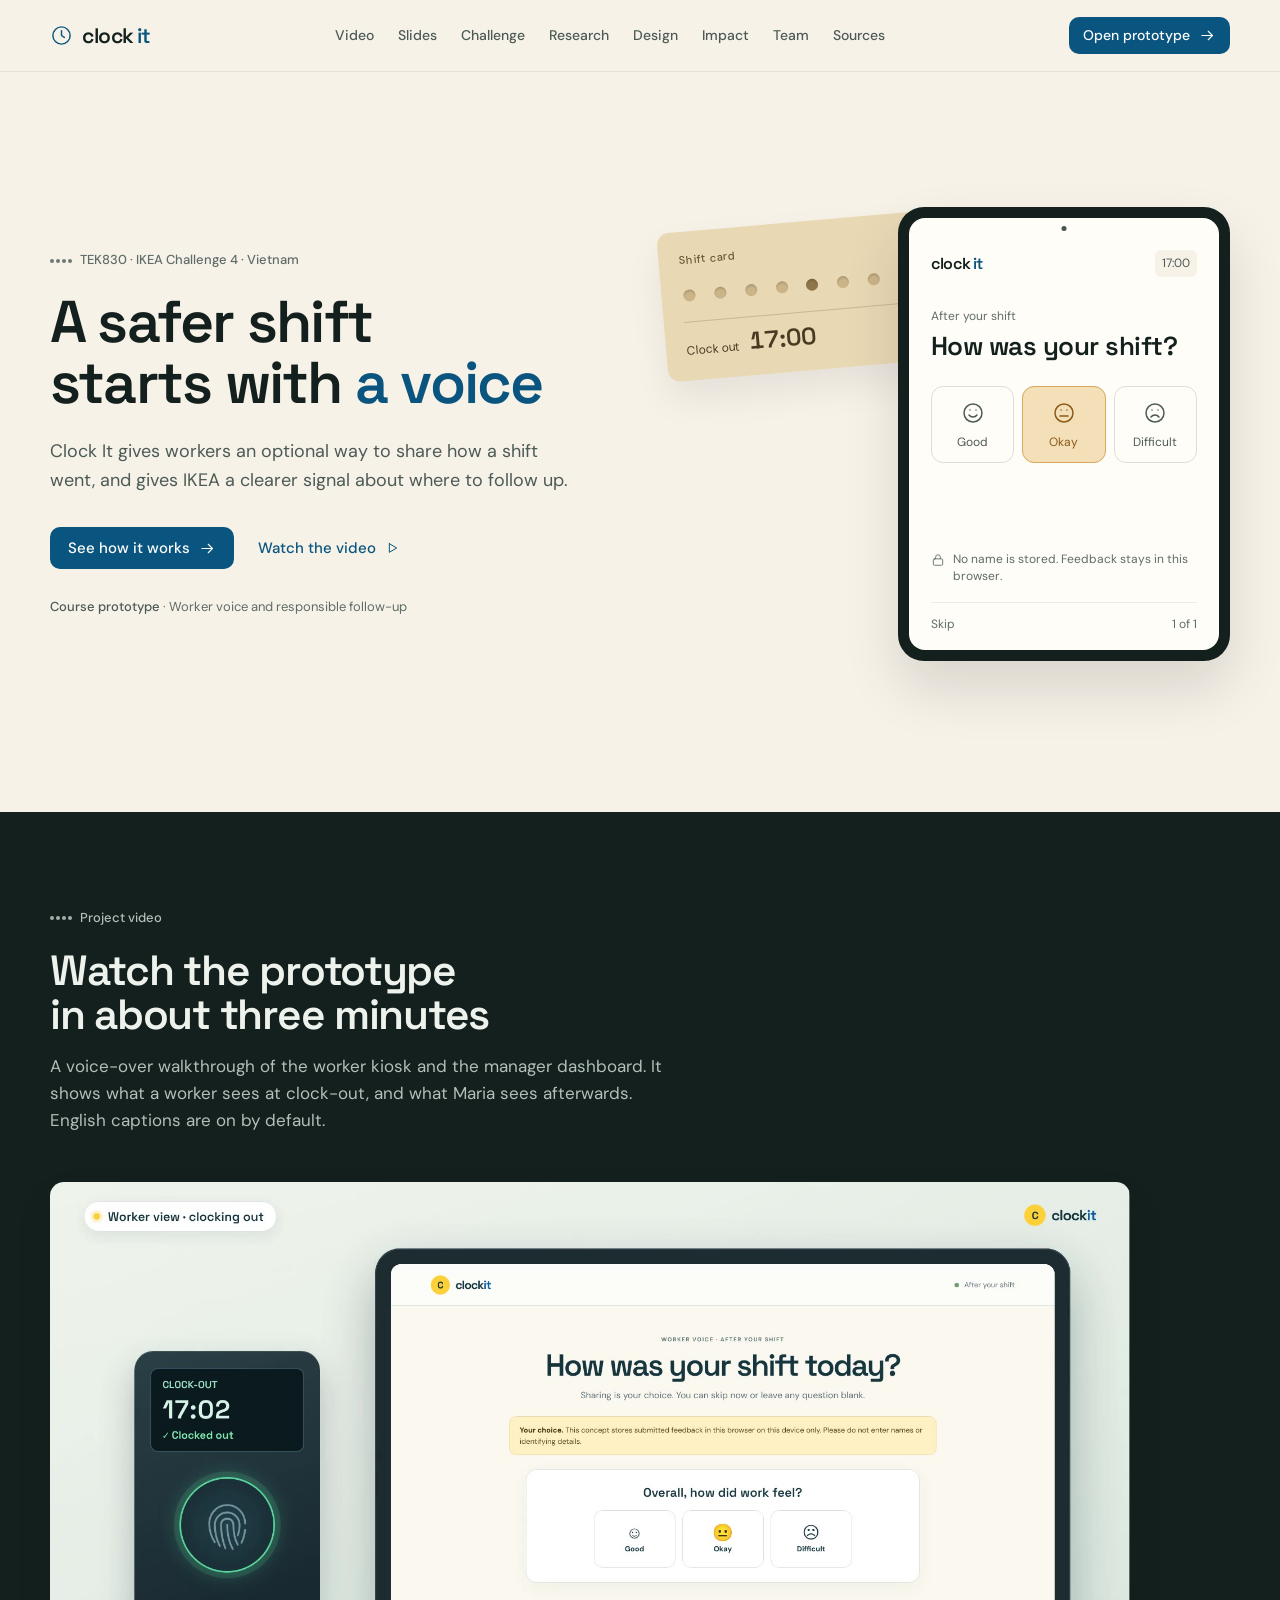
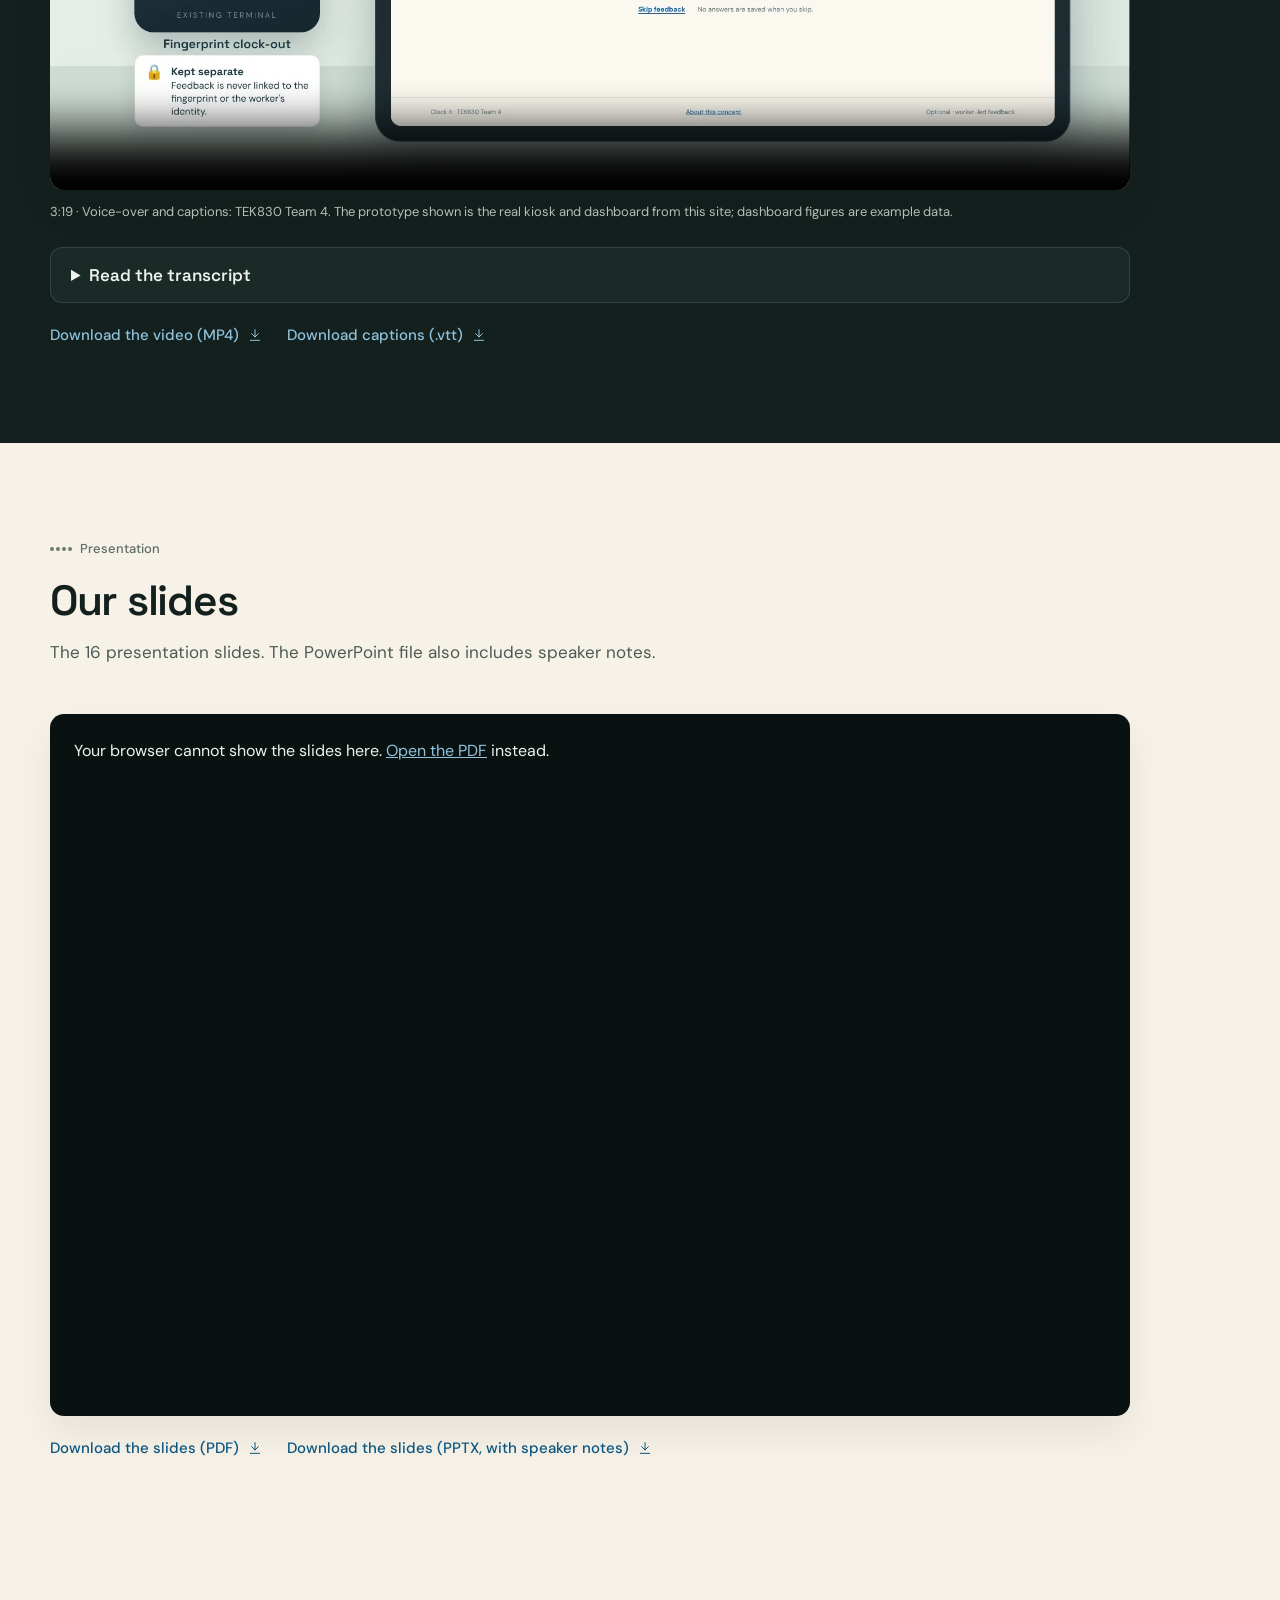
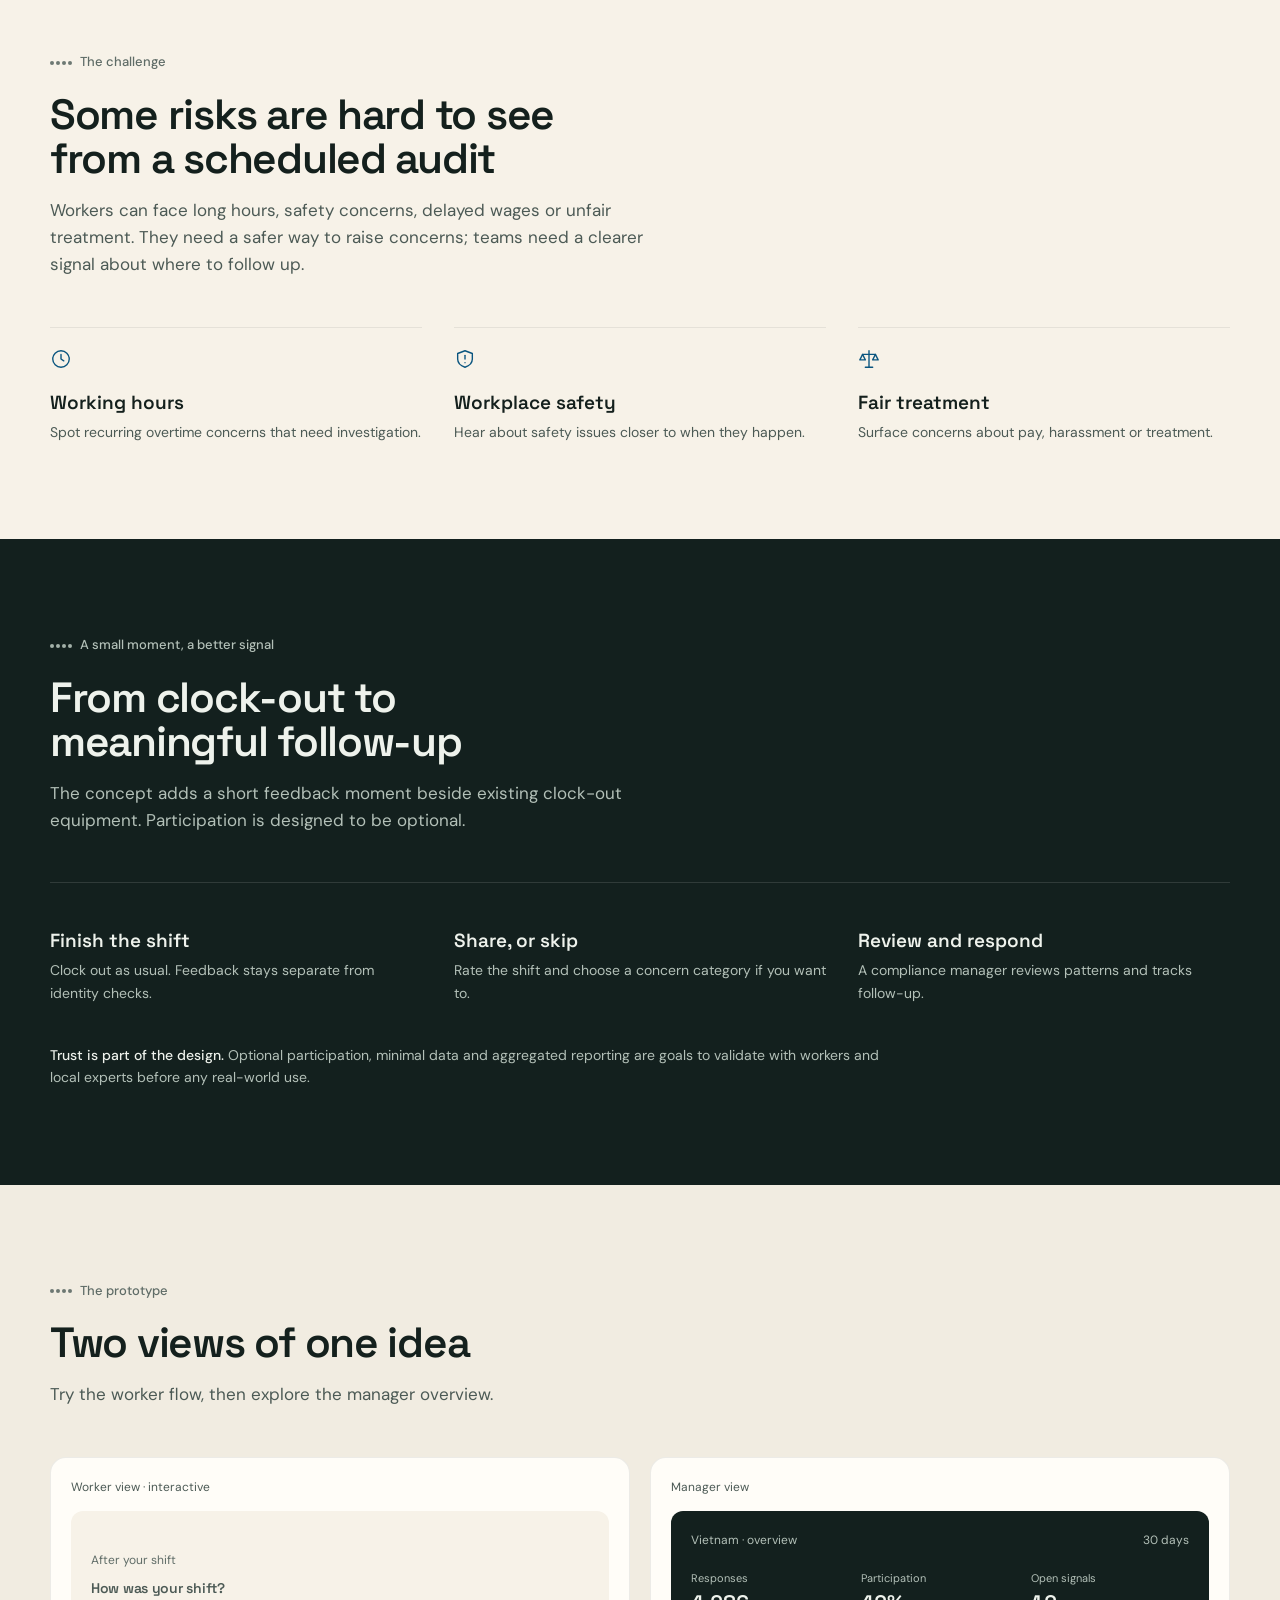
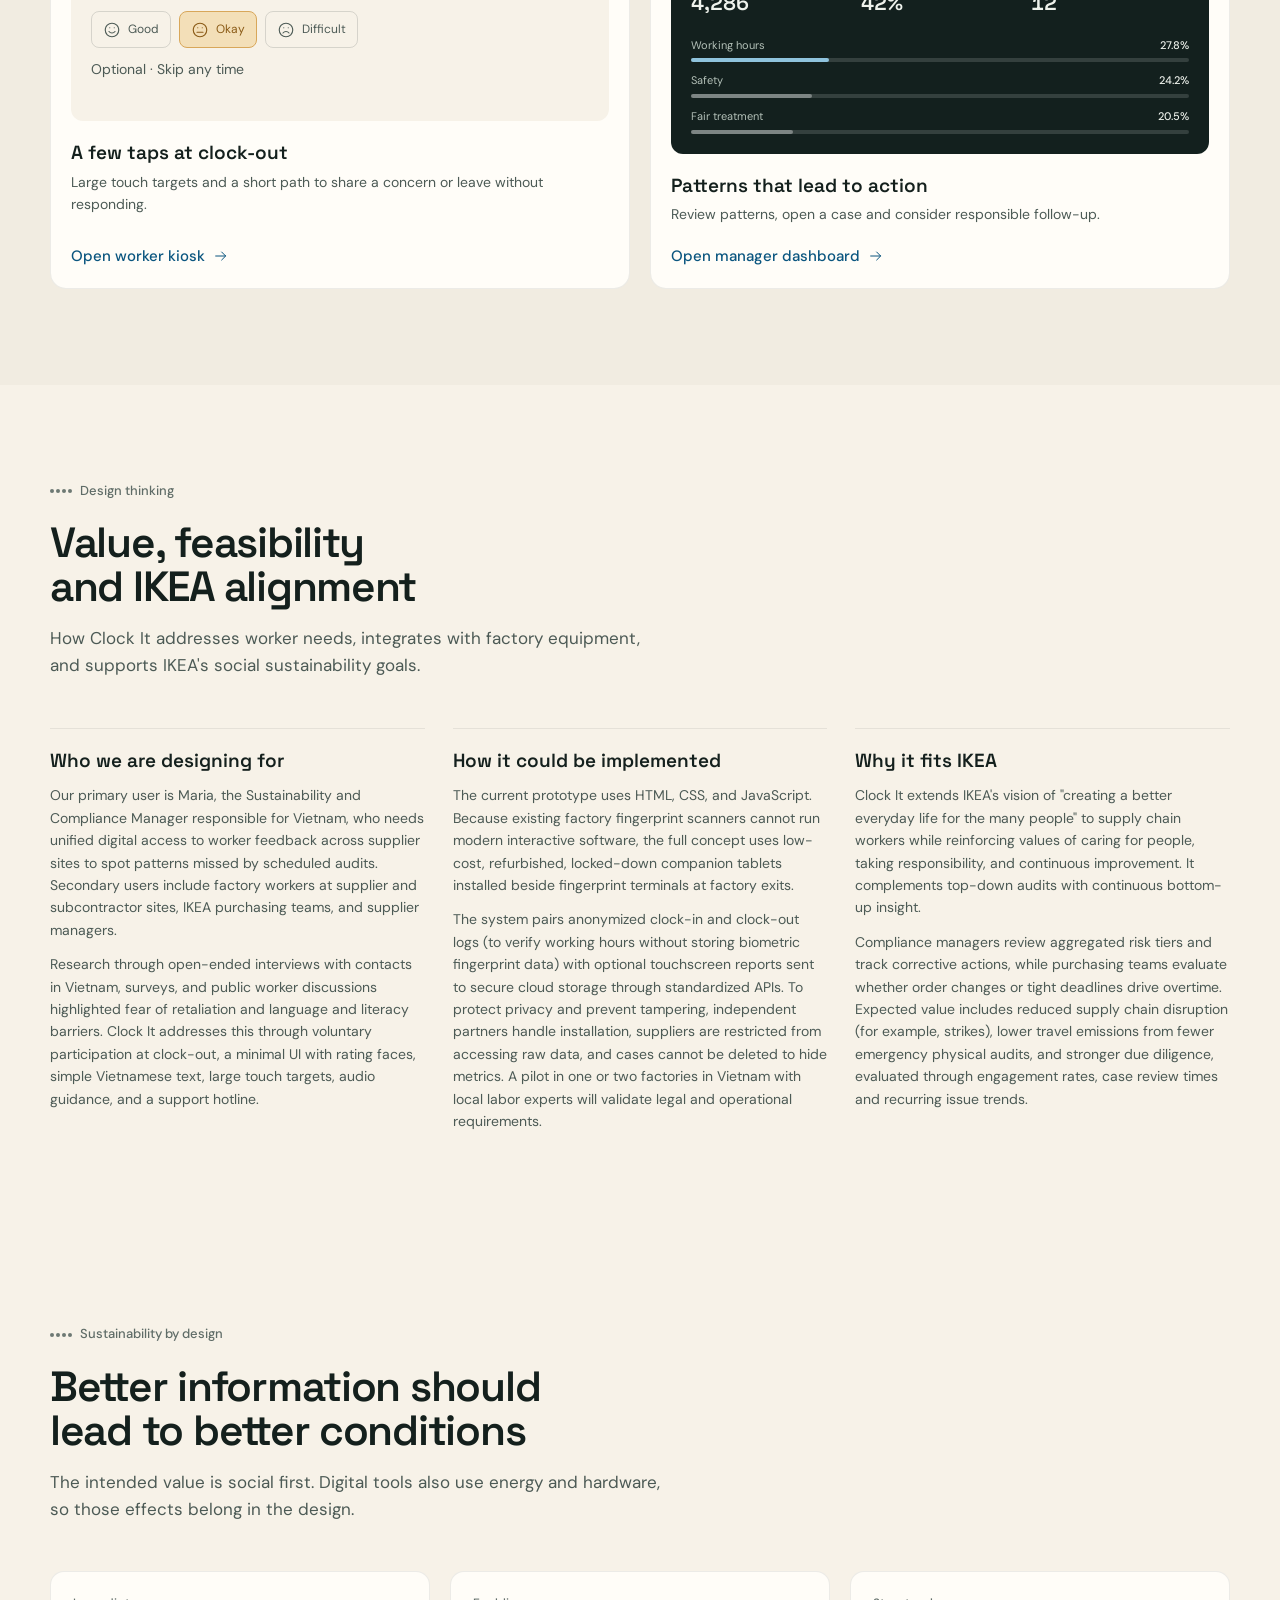
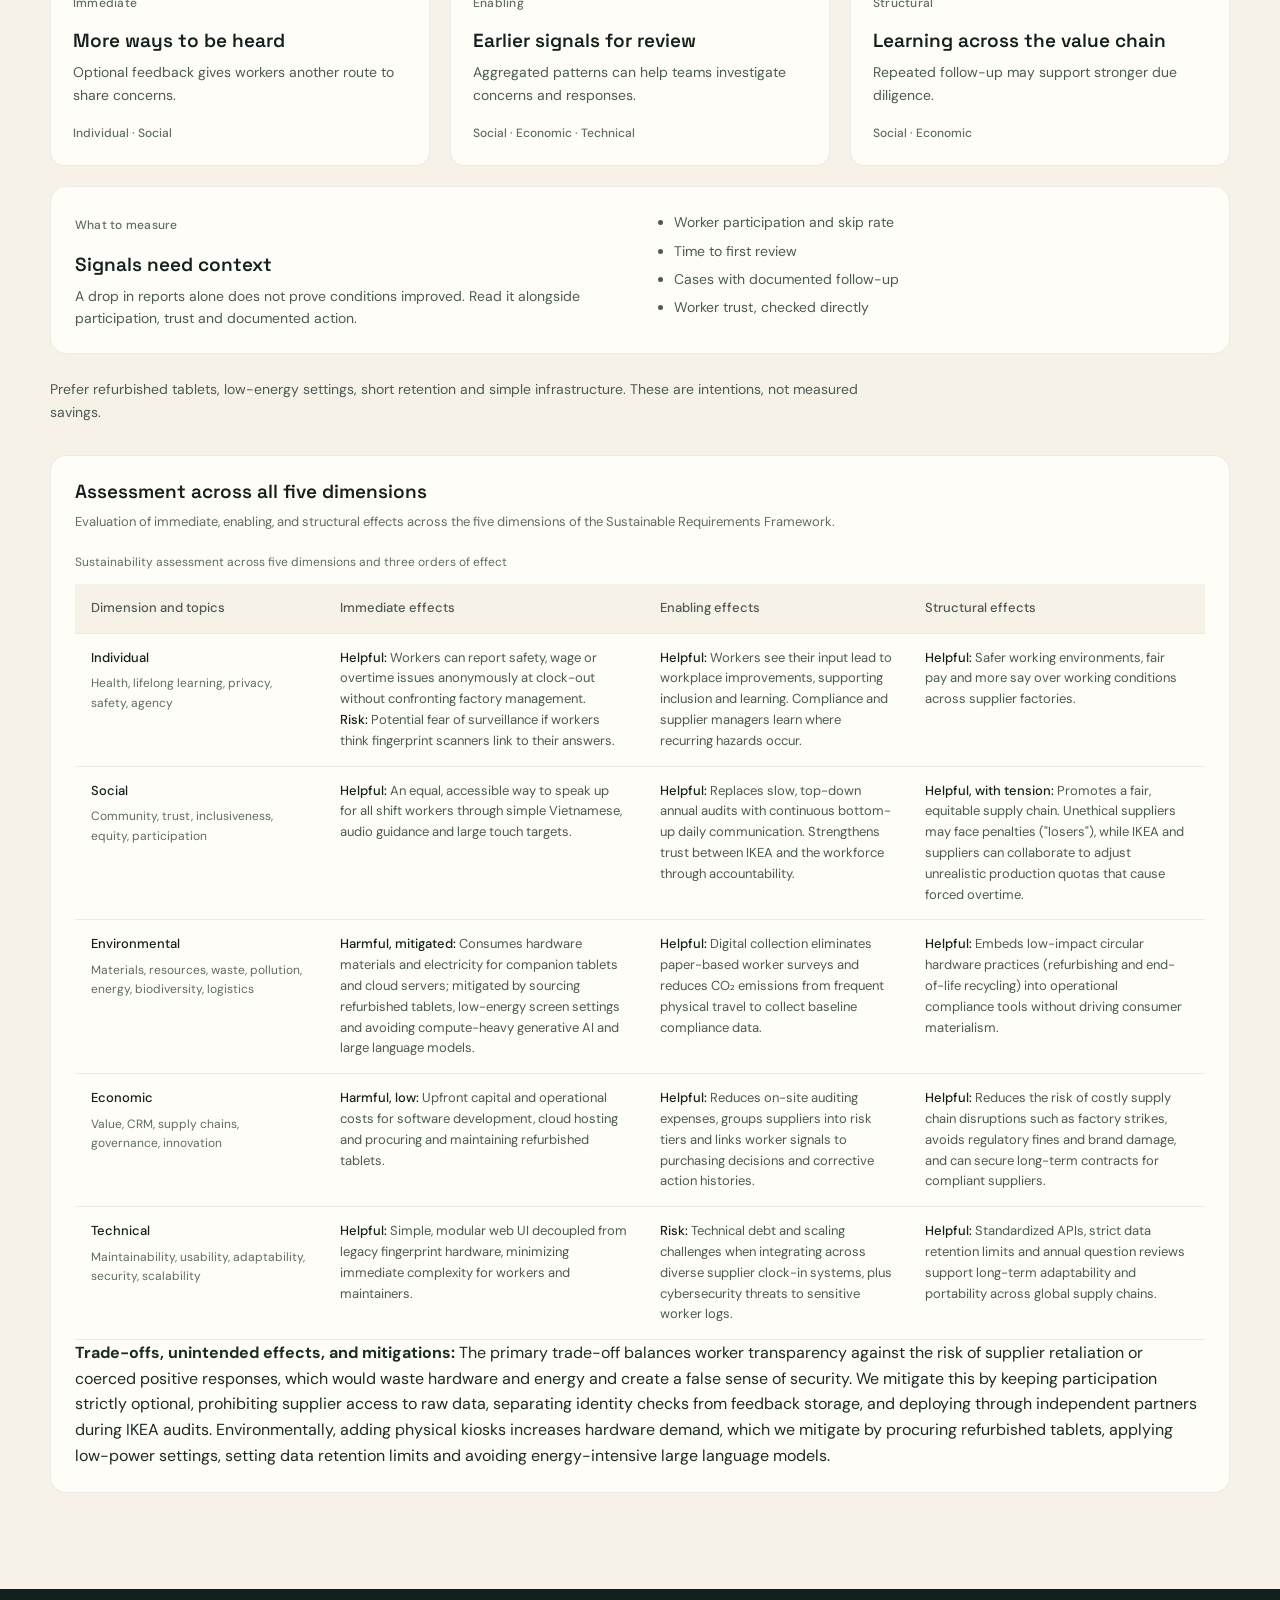
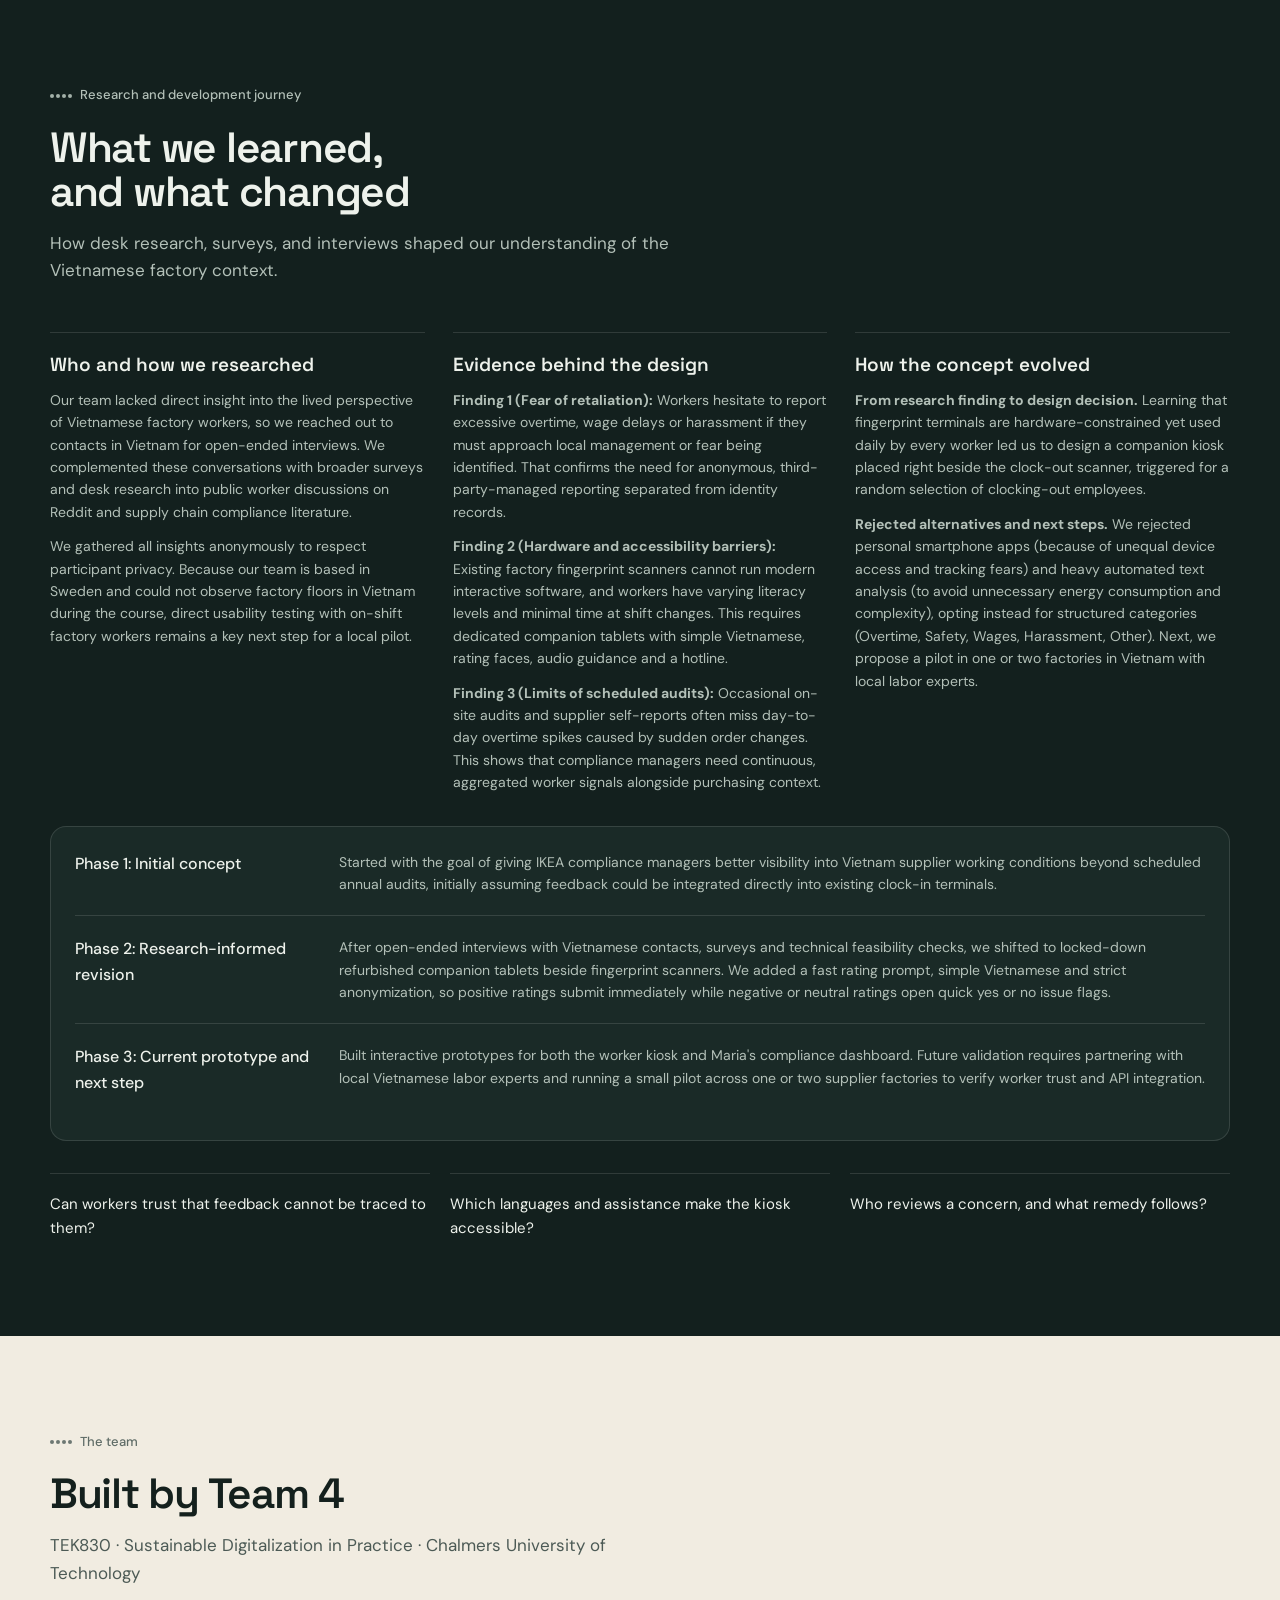
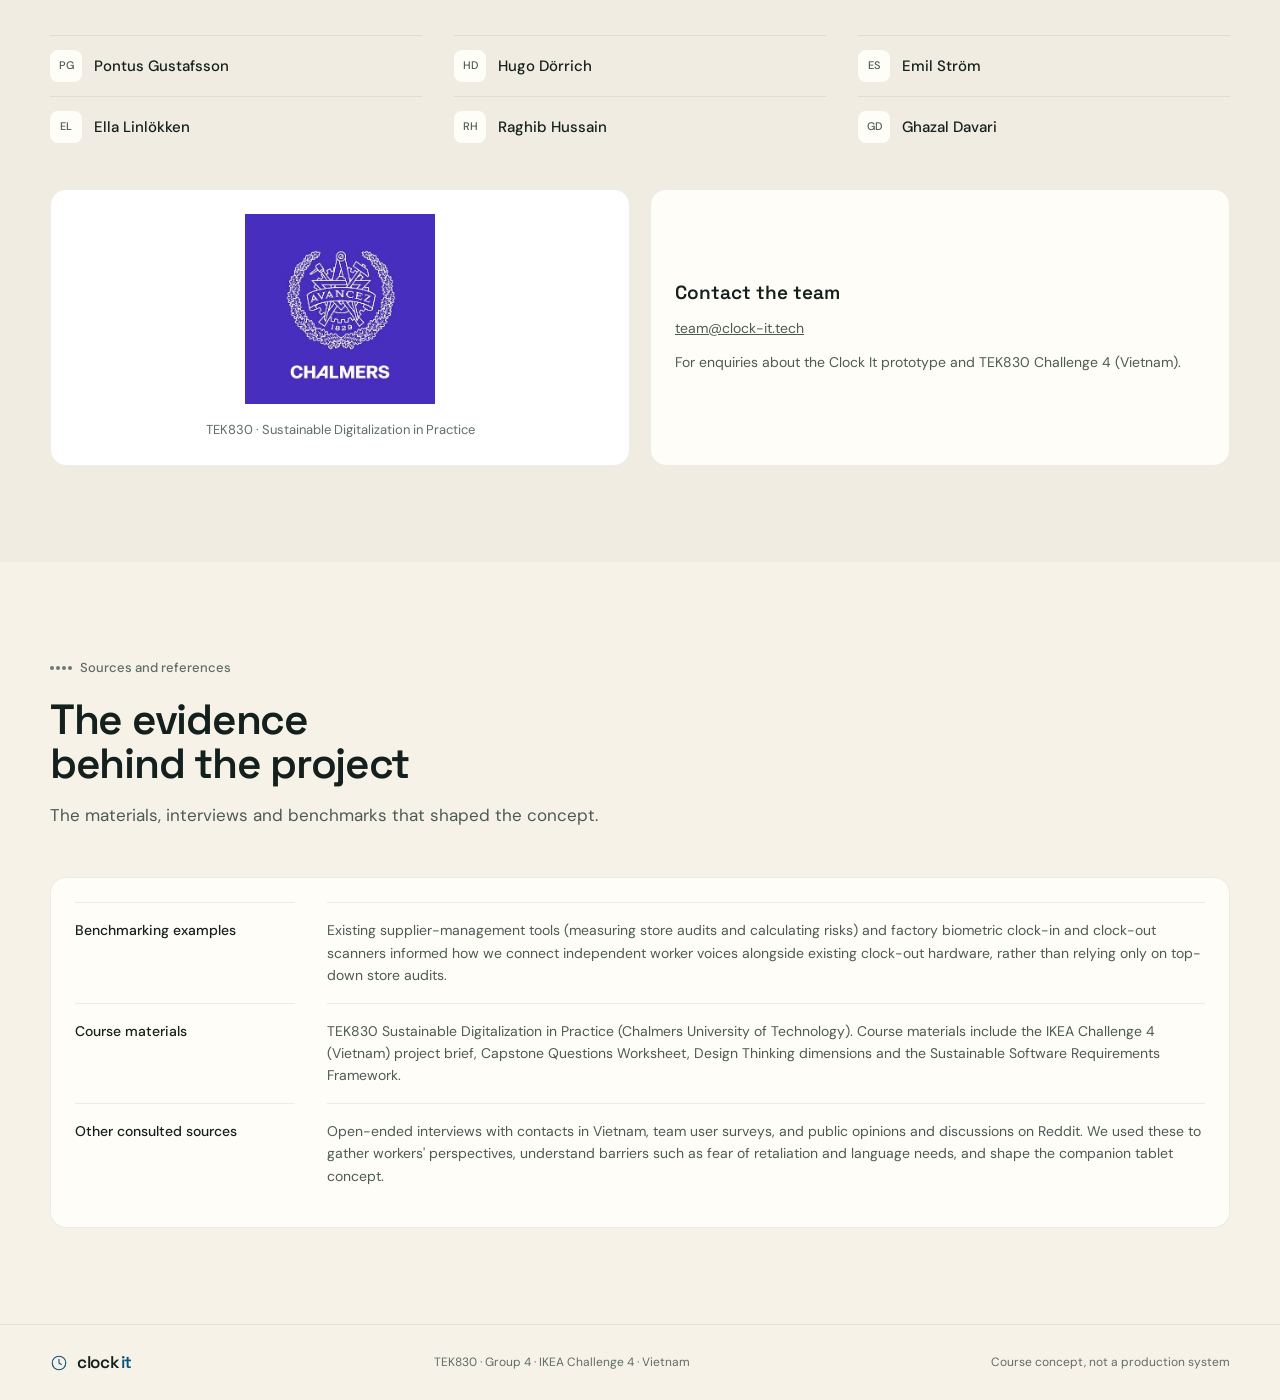
==== commit 80555f70: "Fix review findings on claims, chart period, and contrast Replace the hero's absolute anonymity clai" ====
--- a/index.html
+++ b/index.html
@@ -19,7 +19,7 @@
   <meta name="twitter:description" content="An optional clock-out feedback concept that gives workers a voice and helps IKEA spot patterns that deserve follow-up.">
   <link rel="preconnect" href="https://fonts.googleapis.com"><link rel="preconnect" href="https://fonts.gstatic.com" crossorigin>
   <link href="https://fonts.googleapis.com/css2?family=DM+Sans:wght@400;500;600&family=Space+Grotesk:wght@500;600&display=swap" rel="stylesheet">
-  <link rel="stylesheet" href="style.css?v=12">
+  <link rel="stylesheet" href="style.css?v=13">
   <link rel="stylesheet" href="sections.css?v=6">
   <link rel="stylesheet" href="responsive.css?v=6">
   <script type="application/ld+json">{"@context":"https://schema.org","@type":"WebSite","name":"Clock It","url":"https://clock-it.tech/","description":"A TEK830 course concept for IKEA Challenge 4 (Vietnam): optional worker feedback at clock-out.","inLanguage":"en","publisher":{"@type":"CollegeOrUniversity","name":"Chalmers University of Technology"}}</script>
@@ -78,7 +78,7 @@
             <span class="kiosk-rating is-selected"><svg class="icon" aria-hidden="true"><use href="#i-meh"/></svg>Okay</span>
             <span class="kiosk-rating"><svg class="icon" aria-hidden="true"><use href="#i-frown"/></svg>Difficult</span>
           </div>
-          <p class="kiosk-note"><svg class="icon" aria-hidden="true"><use href="#i-lock"/></svg><span>Anonymous. Nothing links to your name.</span></p>
+          <p class="kiosk-note"><svg class="icon" aria-hidden="true"><use href="#i-lock"/></svg><span>No name is stored. Feedback stays in this browser.</span></p>
           <div class="kiosk-foot"><span>Skip</span><span>1 of 1</span></div>
         </div>
       </div>
--- a/style.css
+++ b/style.css
@@ -21,7 +21,7 @@
   --r-sm: 8px;
   --r-md: 12px;
   --r-lg: 16px;
-  --shadow: 0 18px 40px #14201d14;
+  --shadow: 0 18px 40px #00000012;
   --font-ui: 'DM Sans', system-ui, sans-serif;
   --font-display: 'Space Grotesk', 'DM Sans', sans-serif;
 }
@@ -205,11 +205,13 @@
 }
 .eyebrow::before {
   content: "";
-  width: 24px;
-  height: 8px;
+  width: 4px;
+  height: 4px;
   flex: none;
-  background-image: radial-gradient(circle at 3px 4px, currentColor 2px, transparent 2.4px);
-  background-size: 6px 8px;
+  margin-right: 16px;
+  border-radius: 50%;
+  background: currentColor;
+  box-shadow: 6px 0 0 currentColor, 12px 0 0 currentColor, 18px 0 0 currentColor;
   opacity: 0.9;
 }
 .lead { max-width: 520px; margin-bottom: 32px; color: var(--text-2); font-size: 18px; }
@@ -233,7 +235,7 @@
   border-radius: var(--r-md);
   background: #e9d8b4;
   color: #4a3a22;
-  box-shadow: 0 18px 36px #14201d14;
+  box-shadow: 0 18px 36px #00000012;
   transform: rotate(-5deg);
 }
 .shift-card-head, .shift-card-foot { display: flex; align-items: baseline; justify-content: flex-start; gap: 10px; }
@@ -245,13 +247,13 @@
   height: 12px;
   border-radius: 50%;
   background: #cbb488;
-  box-shadow: inset 0 2px 2px #8f754a8c;
+  box-shadow: inset 0 2px 2px #00000024;
 }
 .shift-punches i:nth-child(5) { background: #8f754a; }
 .shift-card-foot { padding-top: 12px; border-top: 1px solid #6b563440; font-size: 12px; }
 .shift-card-foot strong { display: inline; color: #4a3a22; font: 600 24px/1 var(--font-display); font-variant-numeric: tabular-nums; }
 .kiosk { position: relative; z-index: 1; width: min(332px, 100%); }
-.kiosk-frame { padding: 11px; border-radius: 26px; background: var(--ink); box-shadow: 0 28px 56px #14201d24; }
+.kiosk-frame { padding: 11px; border-radius: 26px; background: var(--ink); box-shadow: 0 28px 56px #0000001f; }
 .kiosk-cam {
   position: absolute;
   top: 19px;
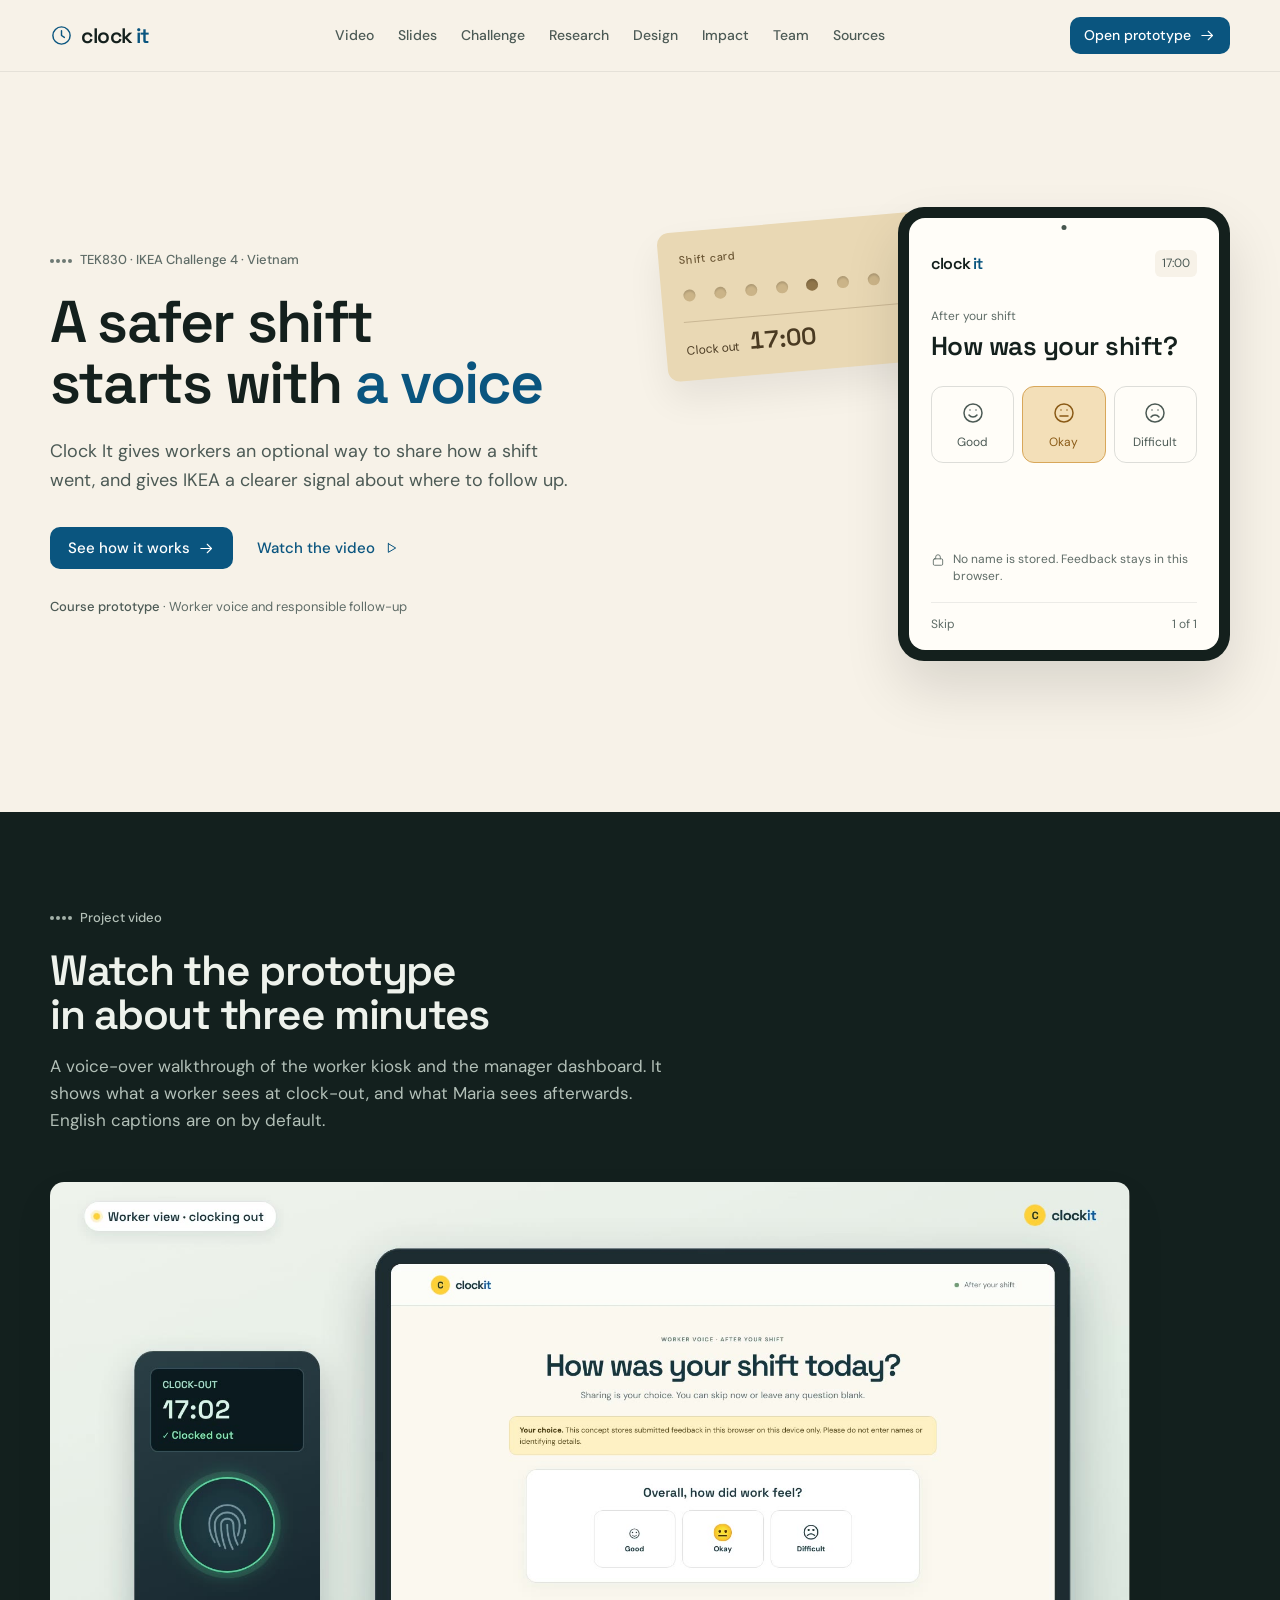
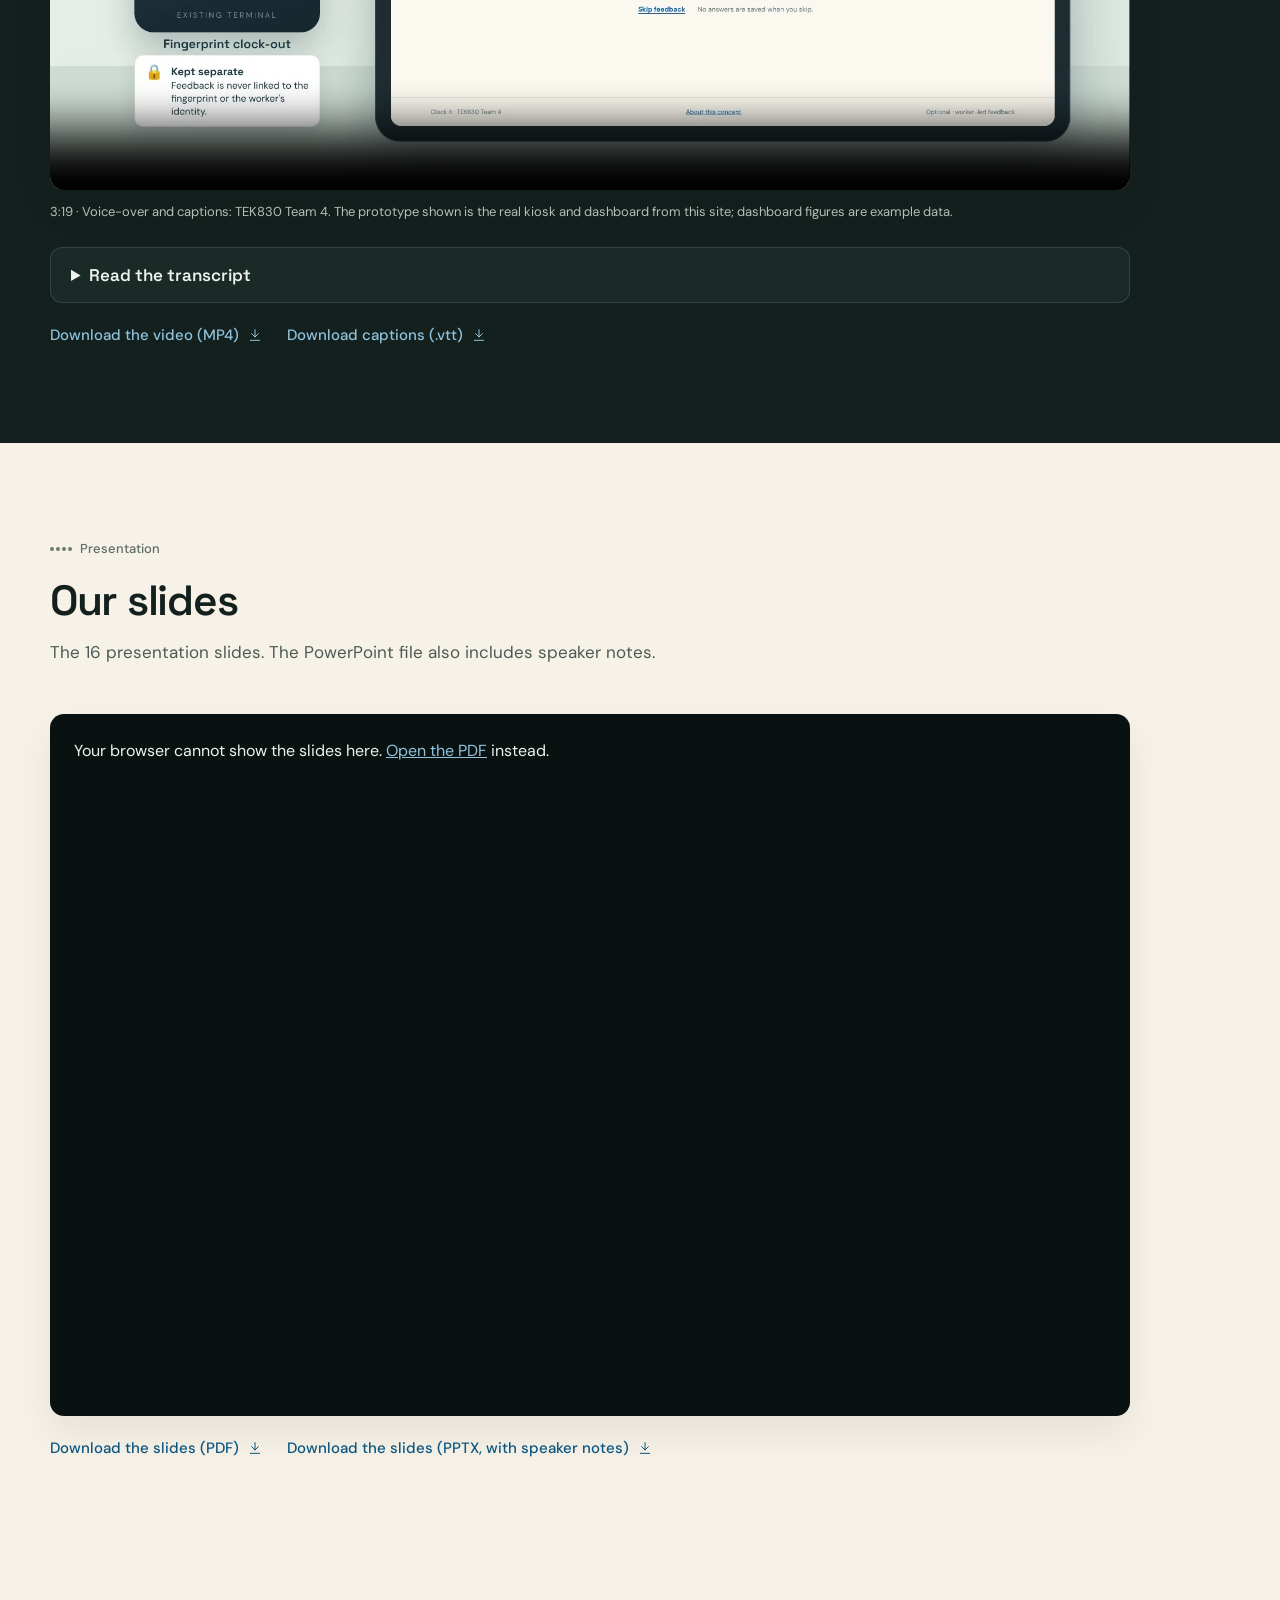
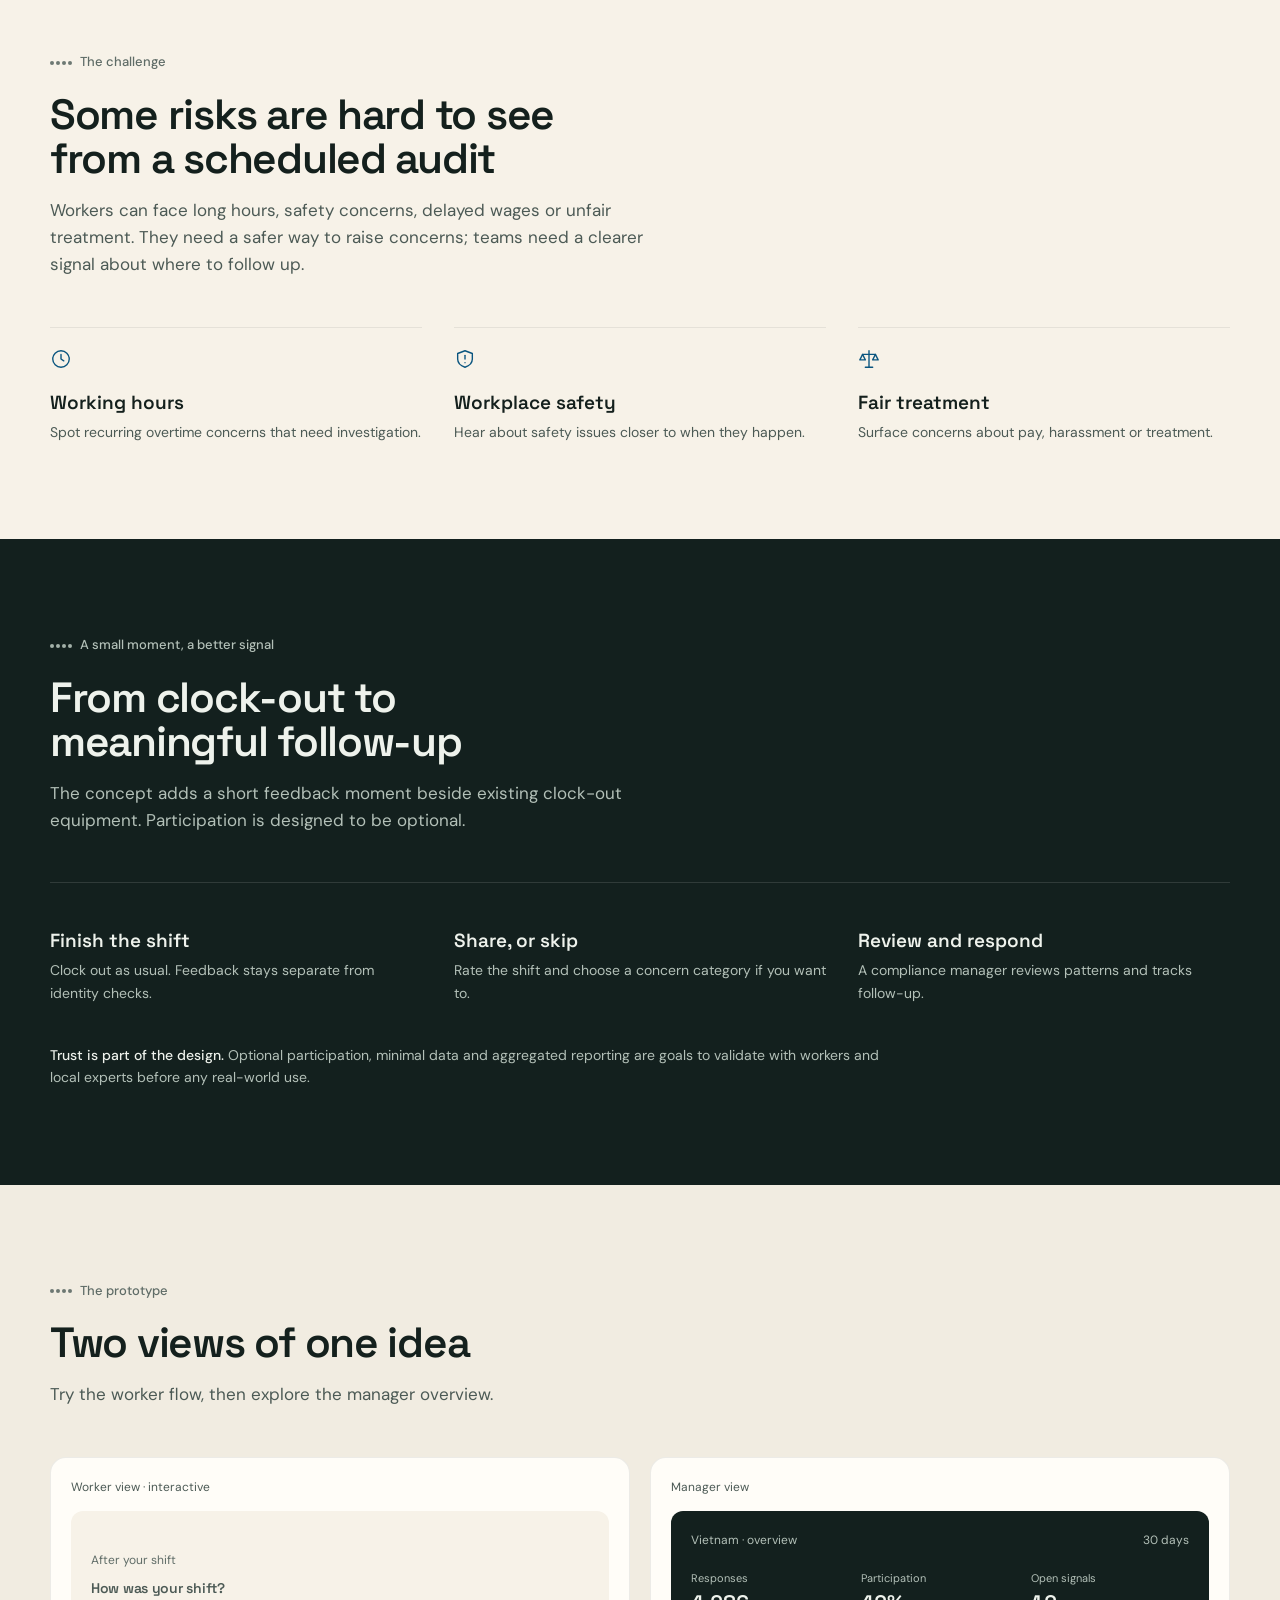
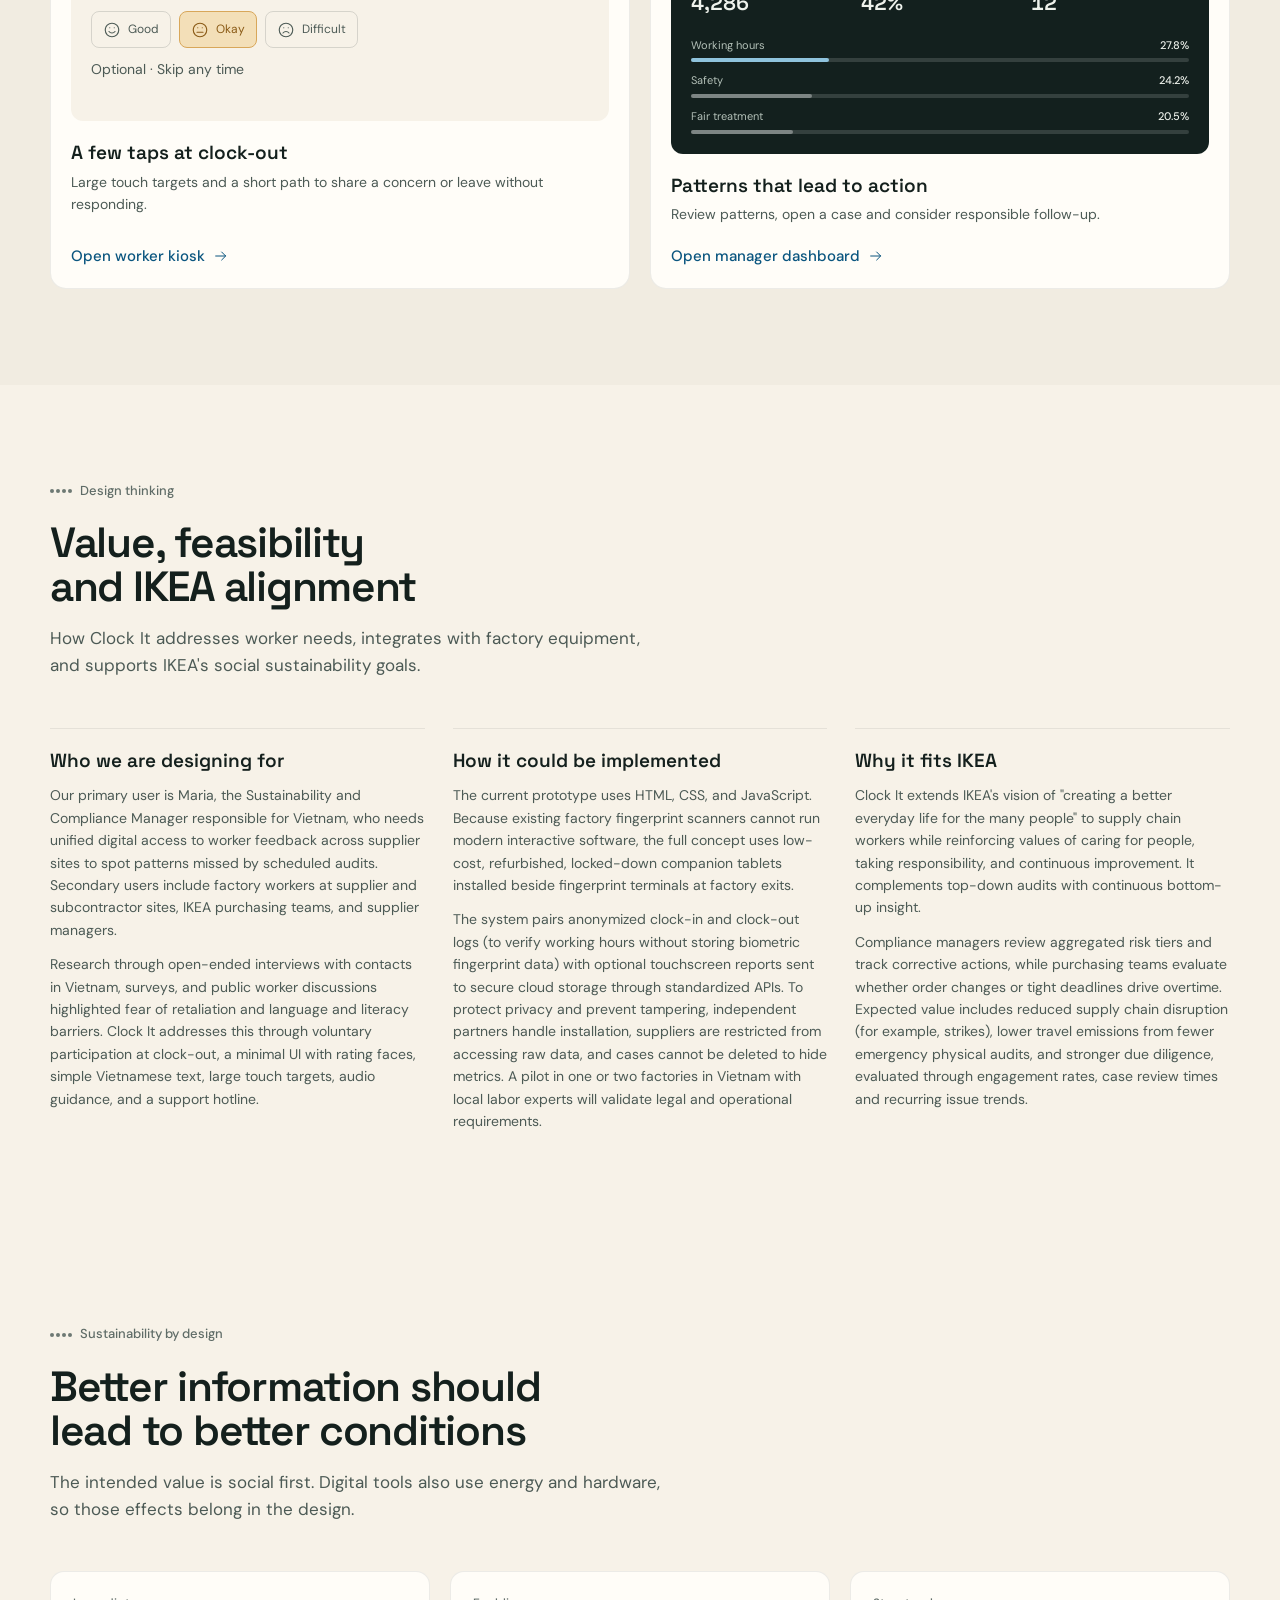
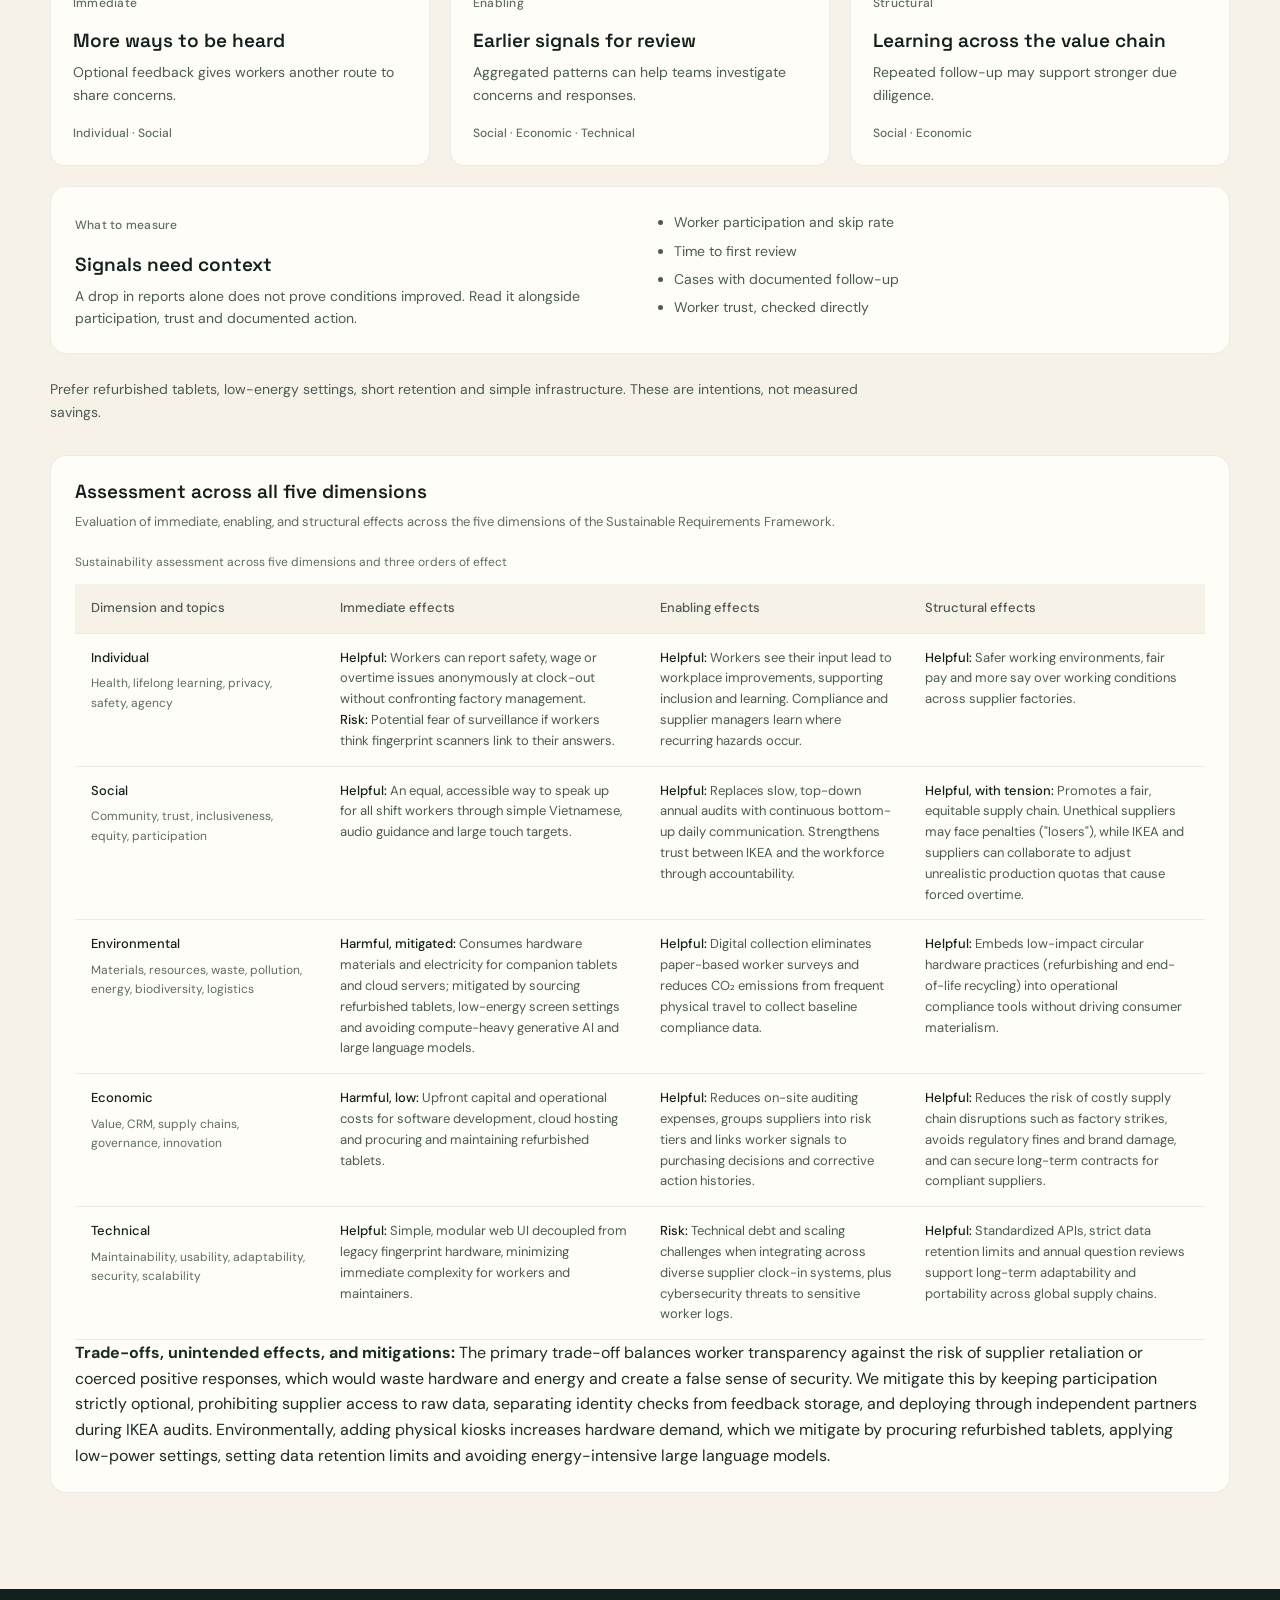
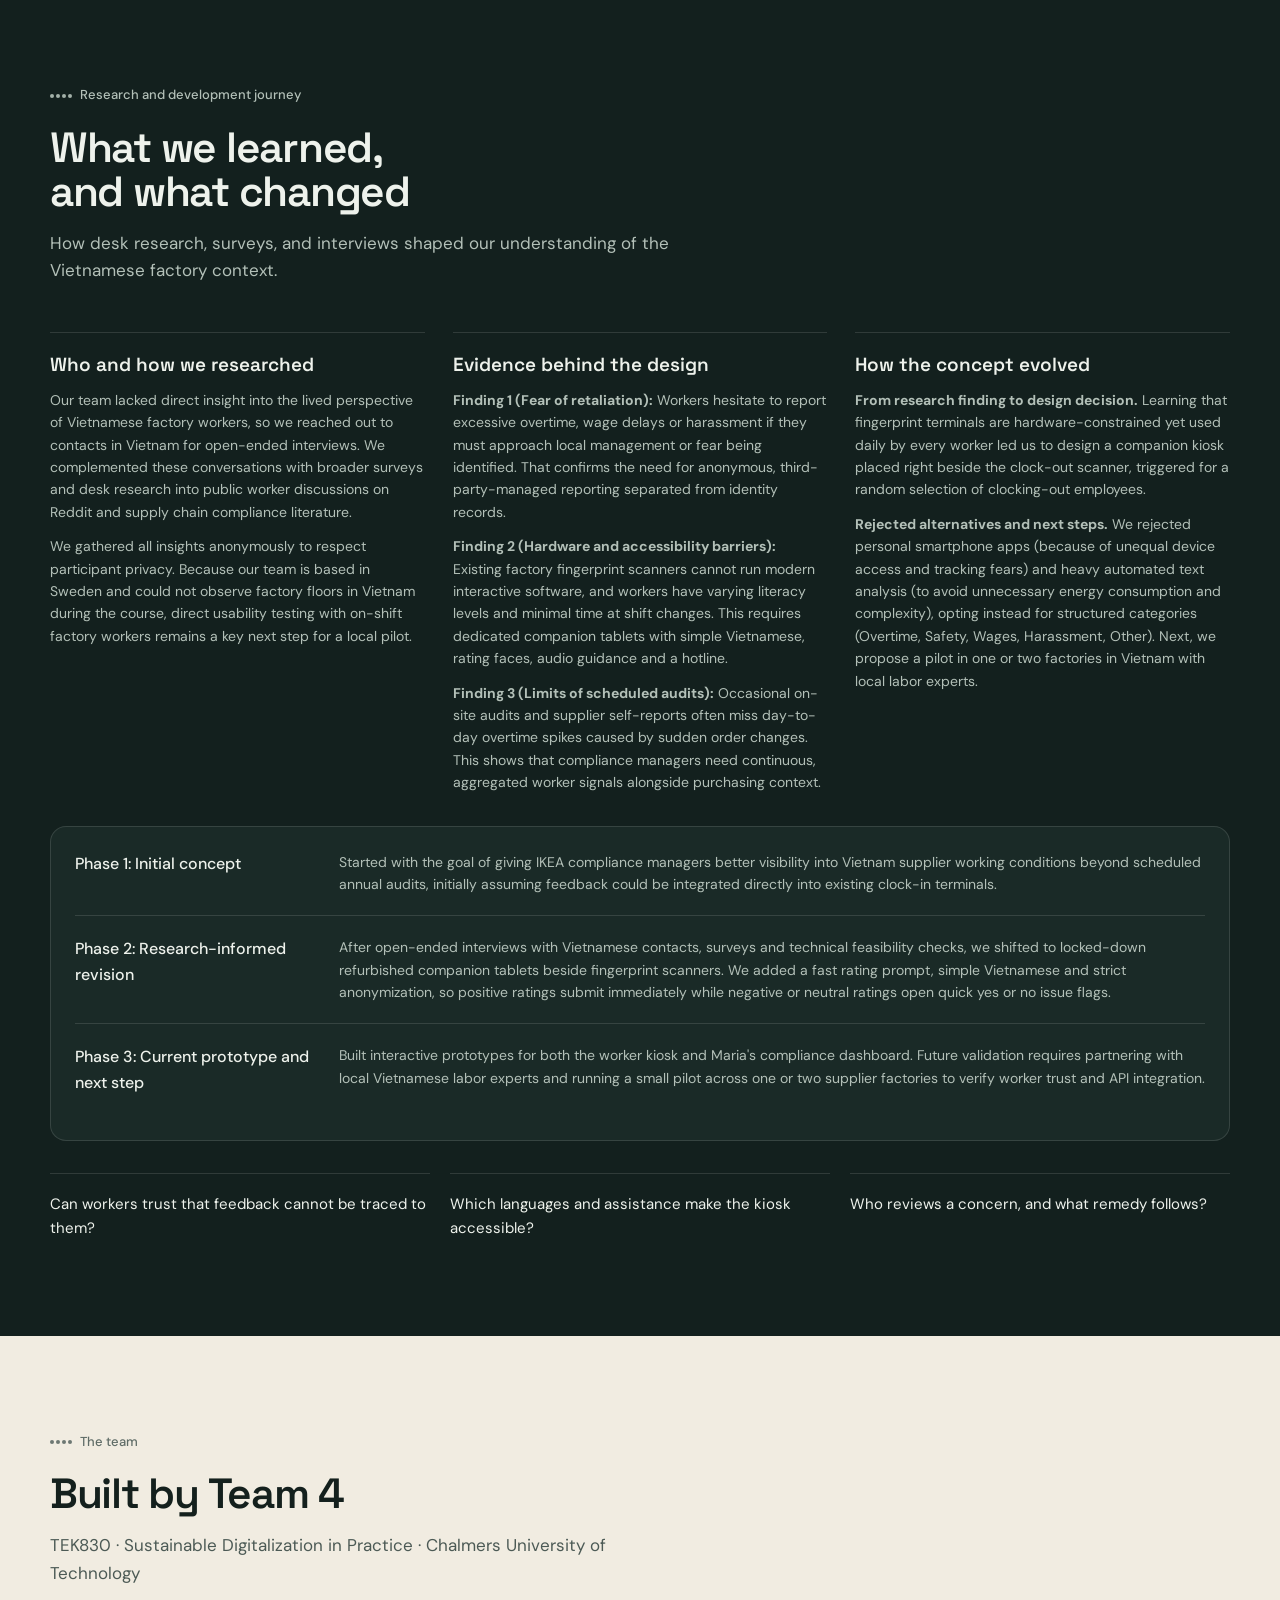
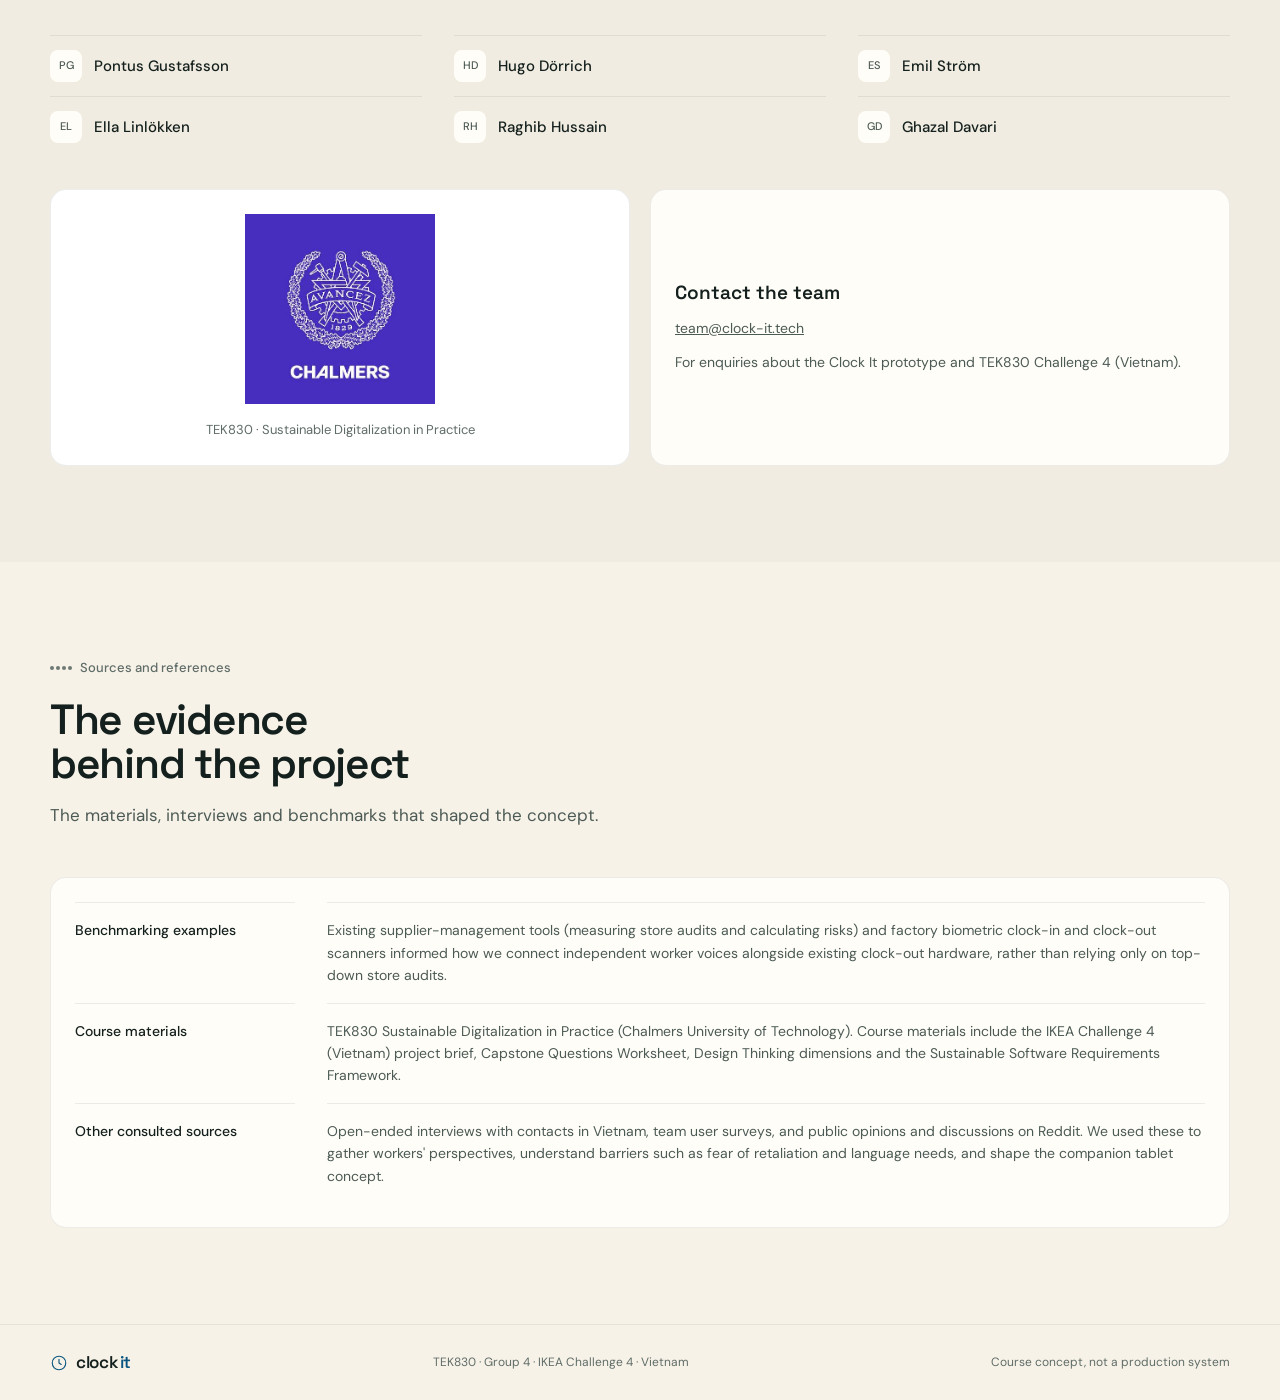
==== commit 5f726ffa: "Raise focus contrast on dark surfaces Use the light accent for focus outlines in the dashboard sideb" ====
--- a/index.html
+++ b/index.html
@@ -19,7 +19,7 @@
   <meta name="twitter:description" content="An optional clock-out feedback concept that gives workers a voice and helps IKEA spot patterns that deserve follow-up.">
   <link rel="preconnect" href="https://fonts.googleapis.com"><link rel="preconnect" href="https://fonts.gstatic.com" crossorigin>
   <link href="https://fonts.googleapis.com/css2?family=DM+Sans:wght@400;500;600&family=Space+Grotesk:wght@500;600&display=swap" rel="stylesheet">
-  <link rel="stylesheet" href="style.css?v=13">
+  <link rel="stylesheet" href="style.css?v=14">
   <link rel="stylesheet" href="sections.css?v=6">
   <link rel="stylesheet" href="responsive.css?v=6">
   <script type="application/ld+json">{"@context":"https://schema.org","@type":"WebSite","name":"Clock It","url":"https://clock-it.tech/","description":"A TEK830 course concept for IKEA Challenge 4 (Vietnam): optional worker feedback at clock-out.","inLanguage":"en","publisher":{"@type":"CollegeOrUniversity","name":"Chalmers University of Technology"}}</script>
--- a/style.css
+++ b/style.css
@@ -103,7 +103,7 @@
 .brand {
   display: inline-flex;
   align-items: center;
-  gap: 9px;
+  gap: 8px;
   color: var(--ink);
   font: 600 21px/1 var(--font-display);
   letter-spacing: -0.02em;
@@ -126,7 +126,7 @@
   display: flex;
   align-items: center;
   gap: 7px;
-  padding: 9px 12px;
+  padding: 8px 12px;
   border: 1px solid var(--line-strong);
   border-radius: var(--r-sm);
   color: var(--ink);
@@ -155,7 +155,7 @@
 .button {
   display: inline-flex;
   align-items: center;
-  gap: 9px;
+  gap: 8px;
   padding: 12px 18px;
   border: 0;
   border-radius: 10px;
@@ -256,7 +256,7 @@
 .kiosk-frame { padding: 11px; border-radius: 26px; background: var(--ink); box-shadow: 0 28px 56px #0000001f; }
 .kiosk-cam {
   position: absolute;
-  top: 19px;
+  top: 18px;
   left: 50%;
   width: 5px;
   height: 5px;
